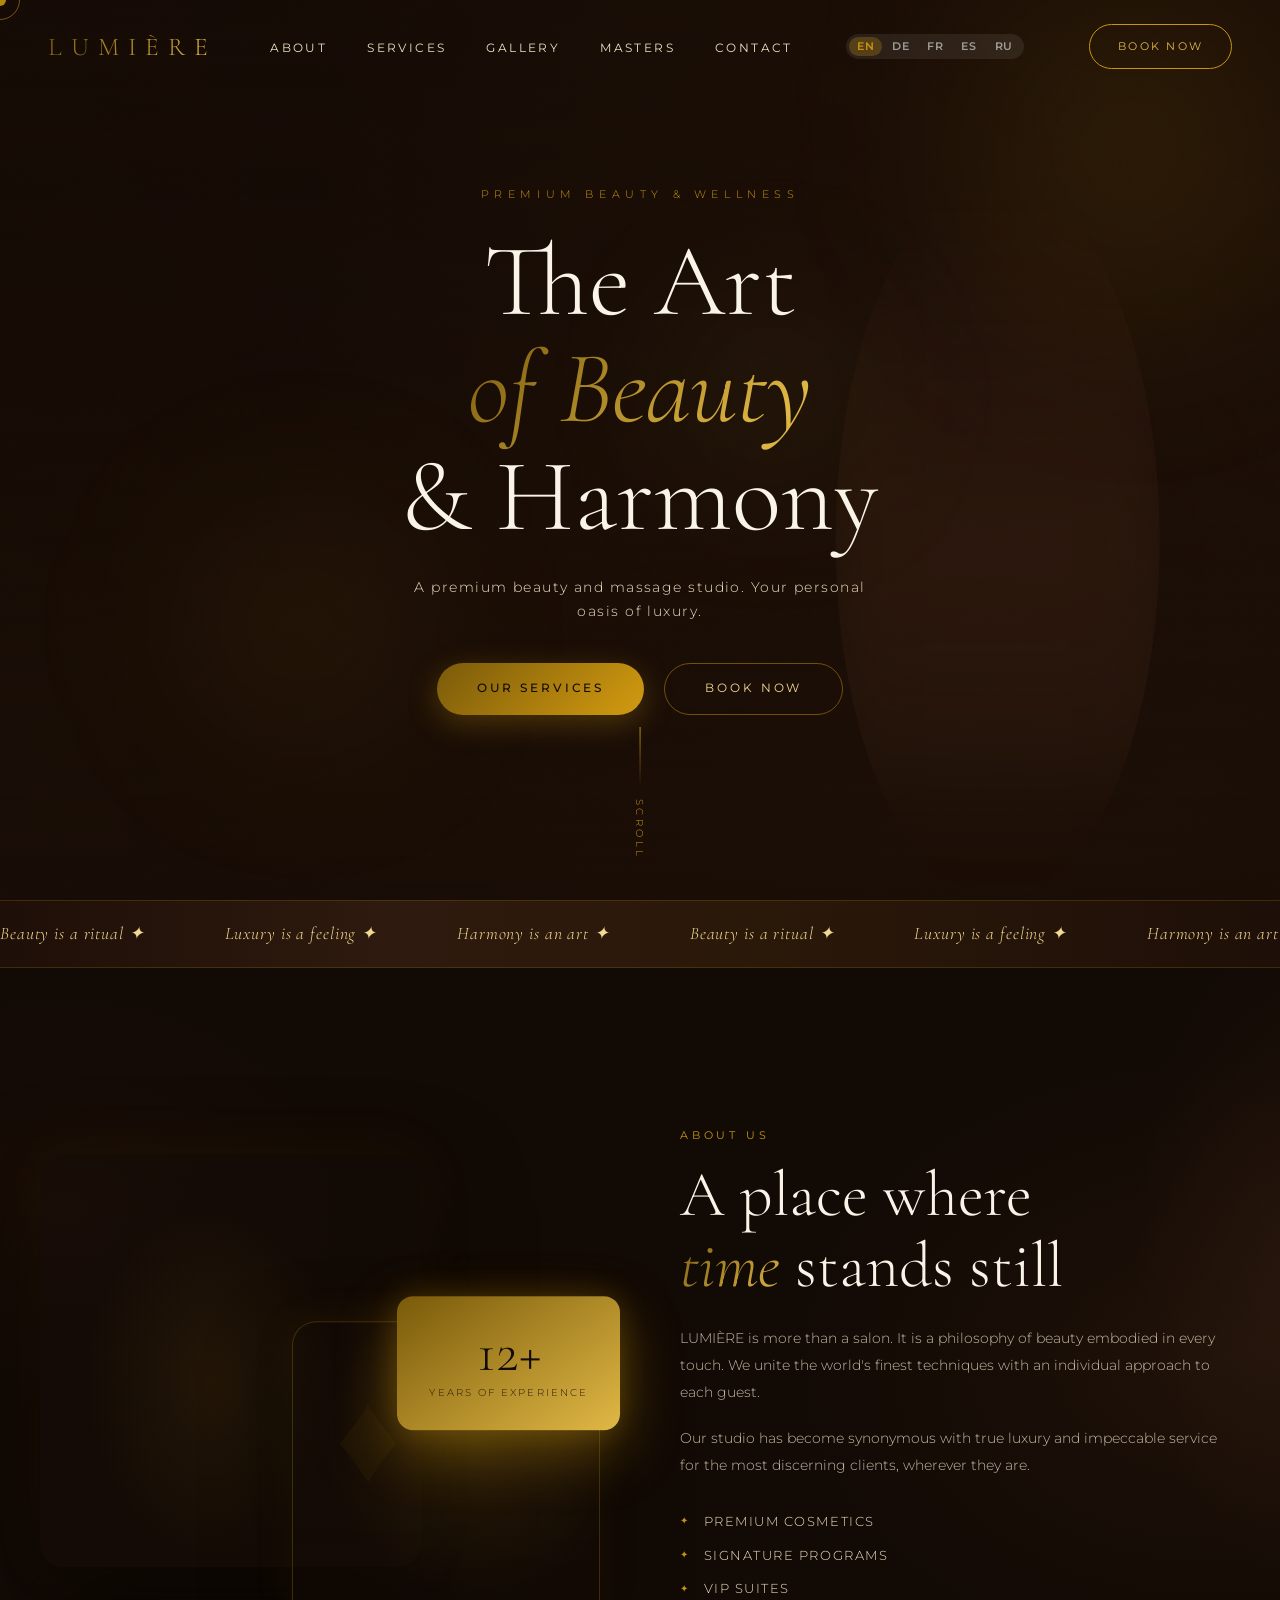
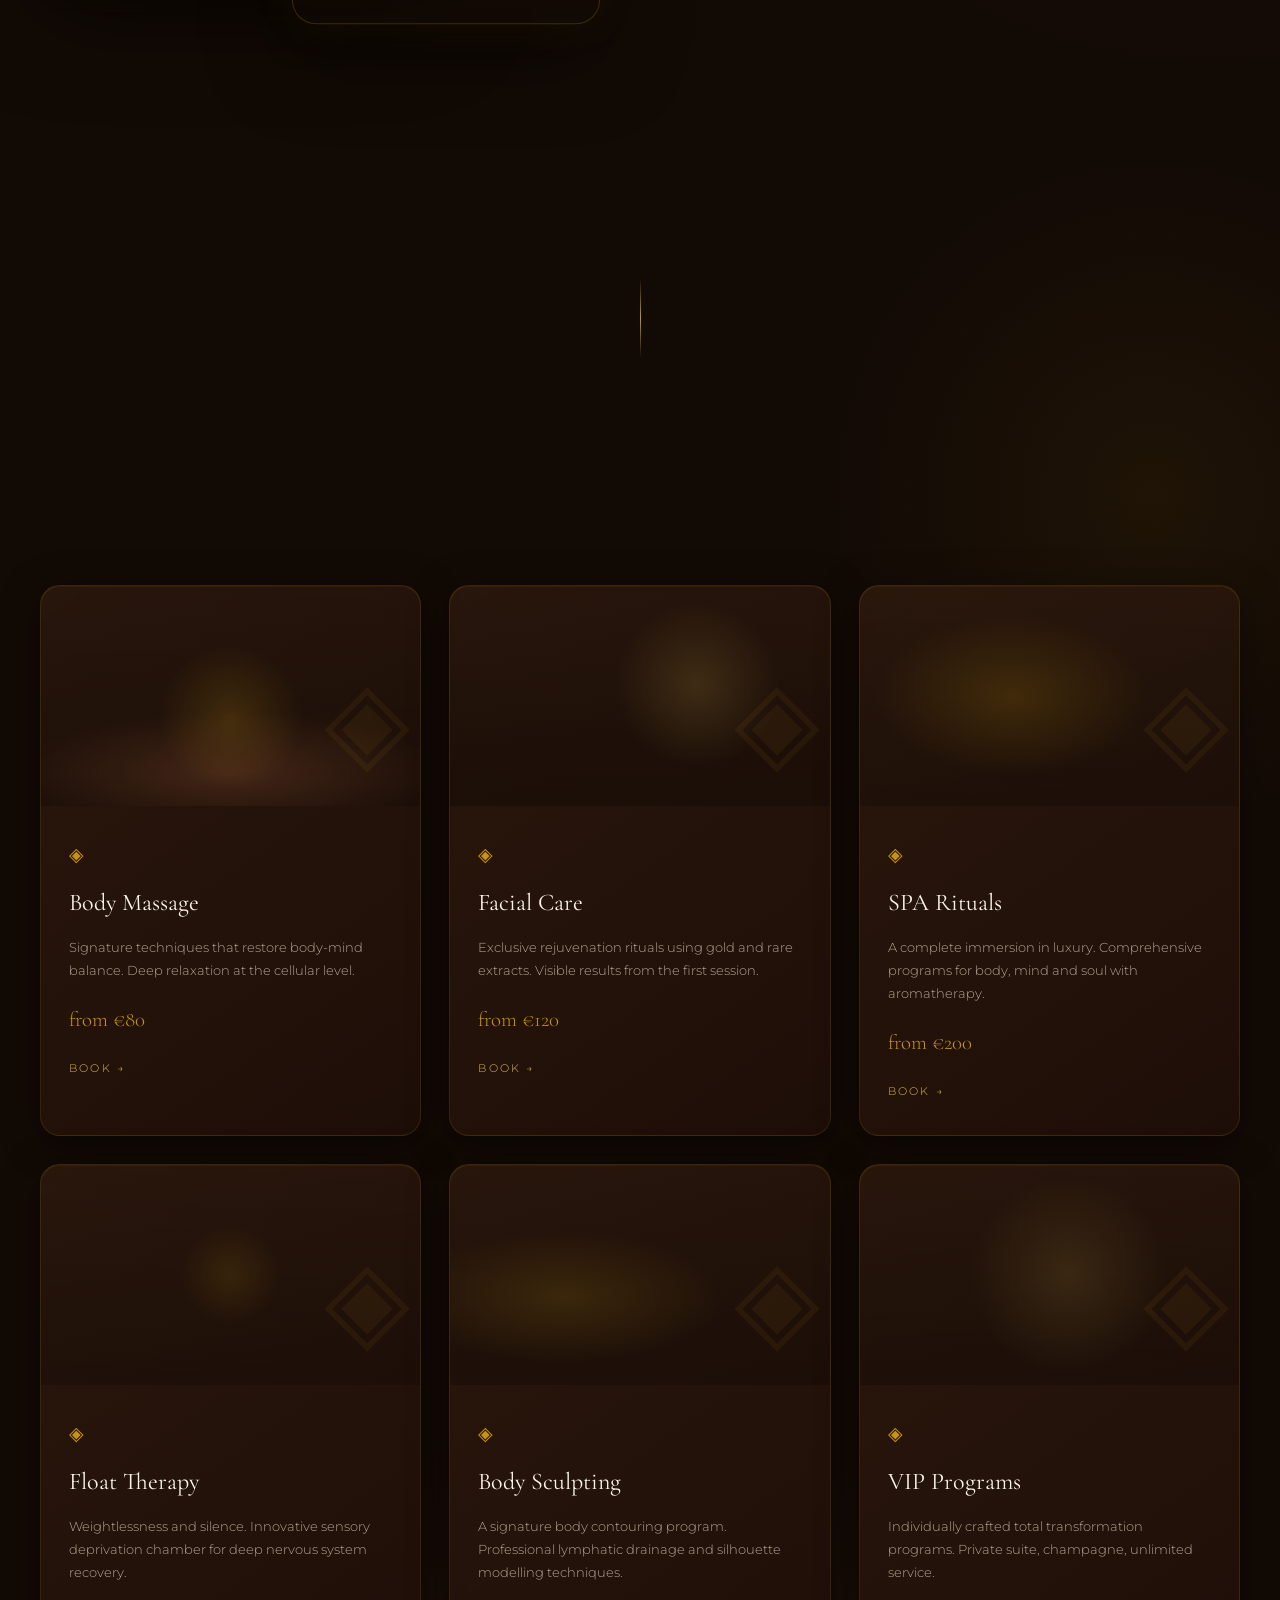
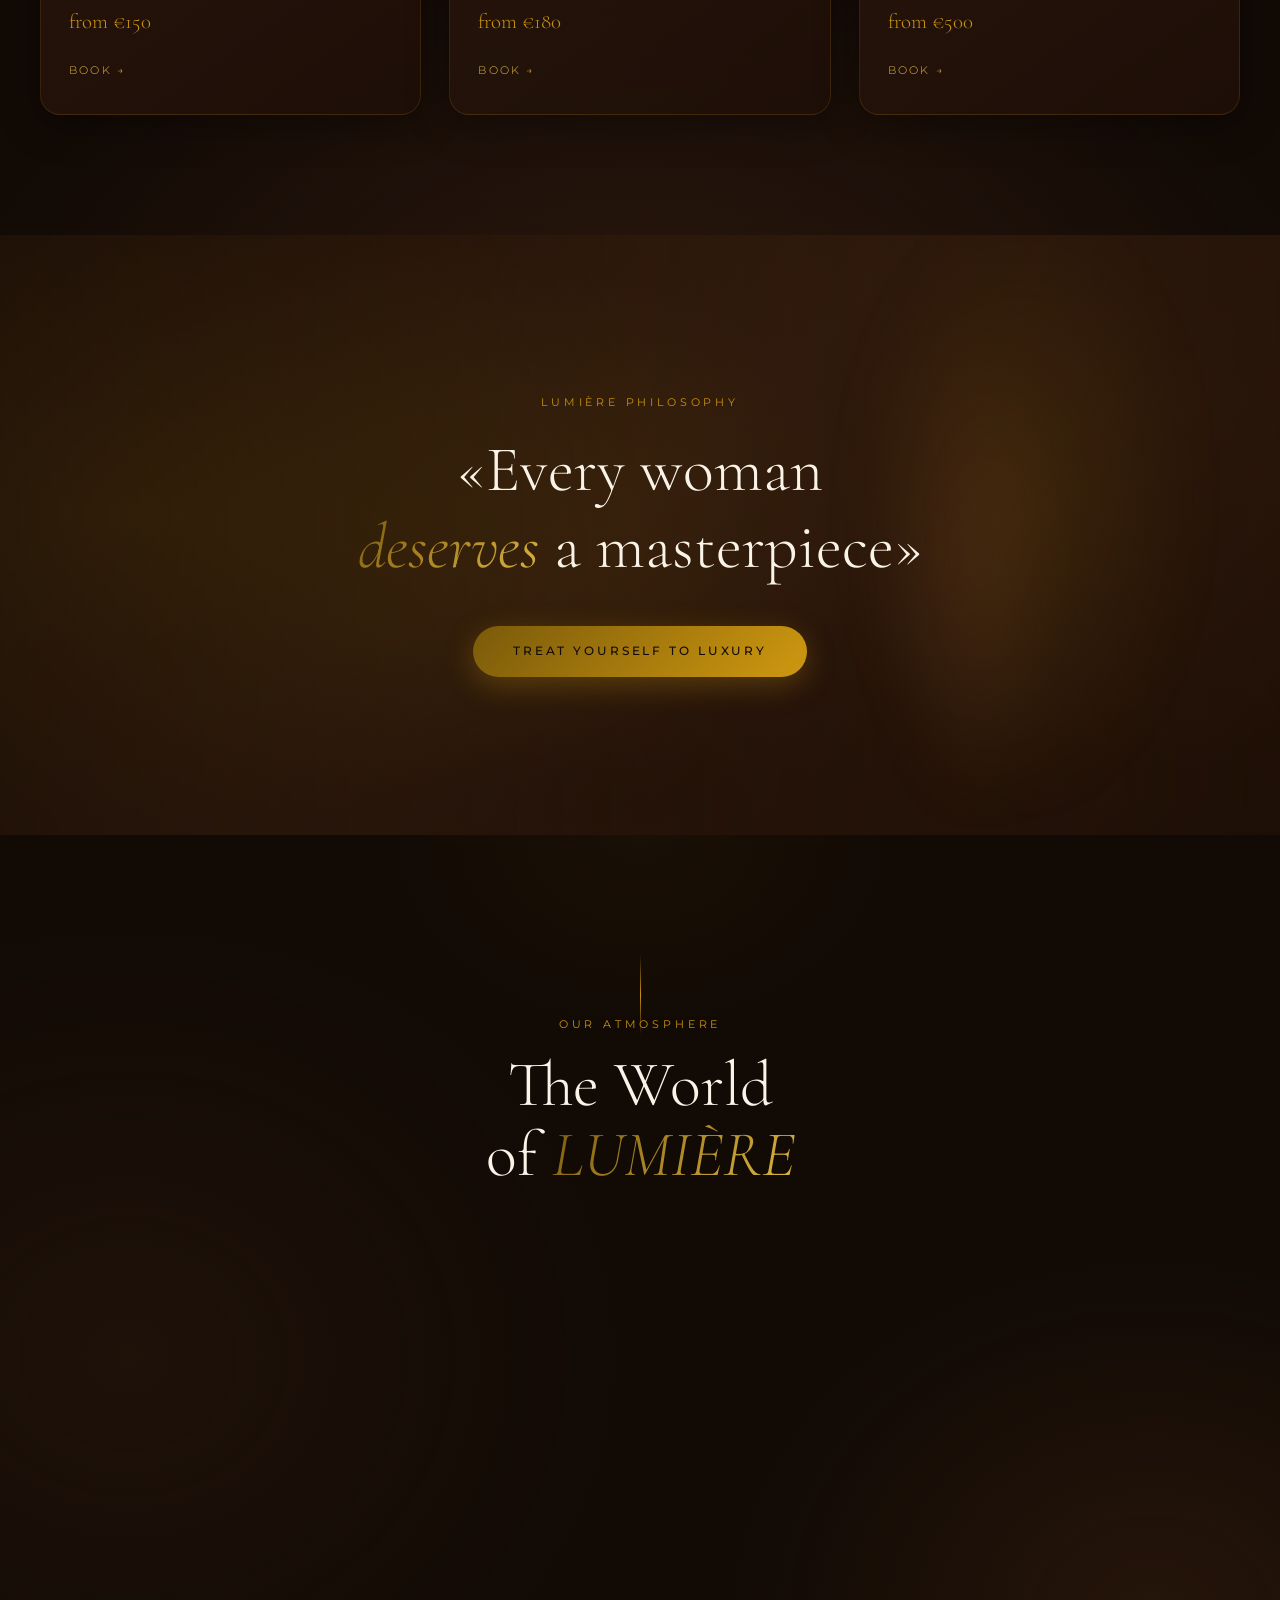
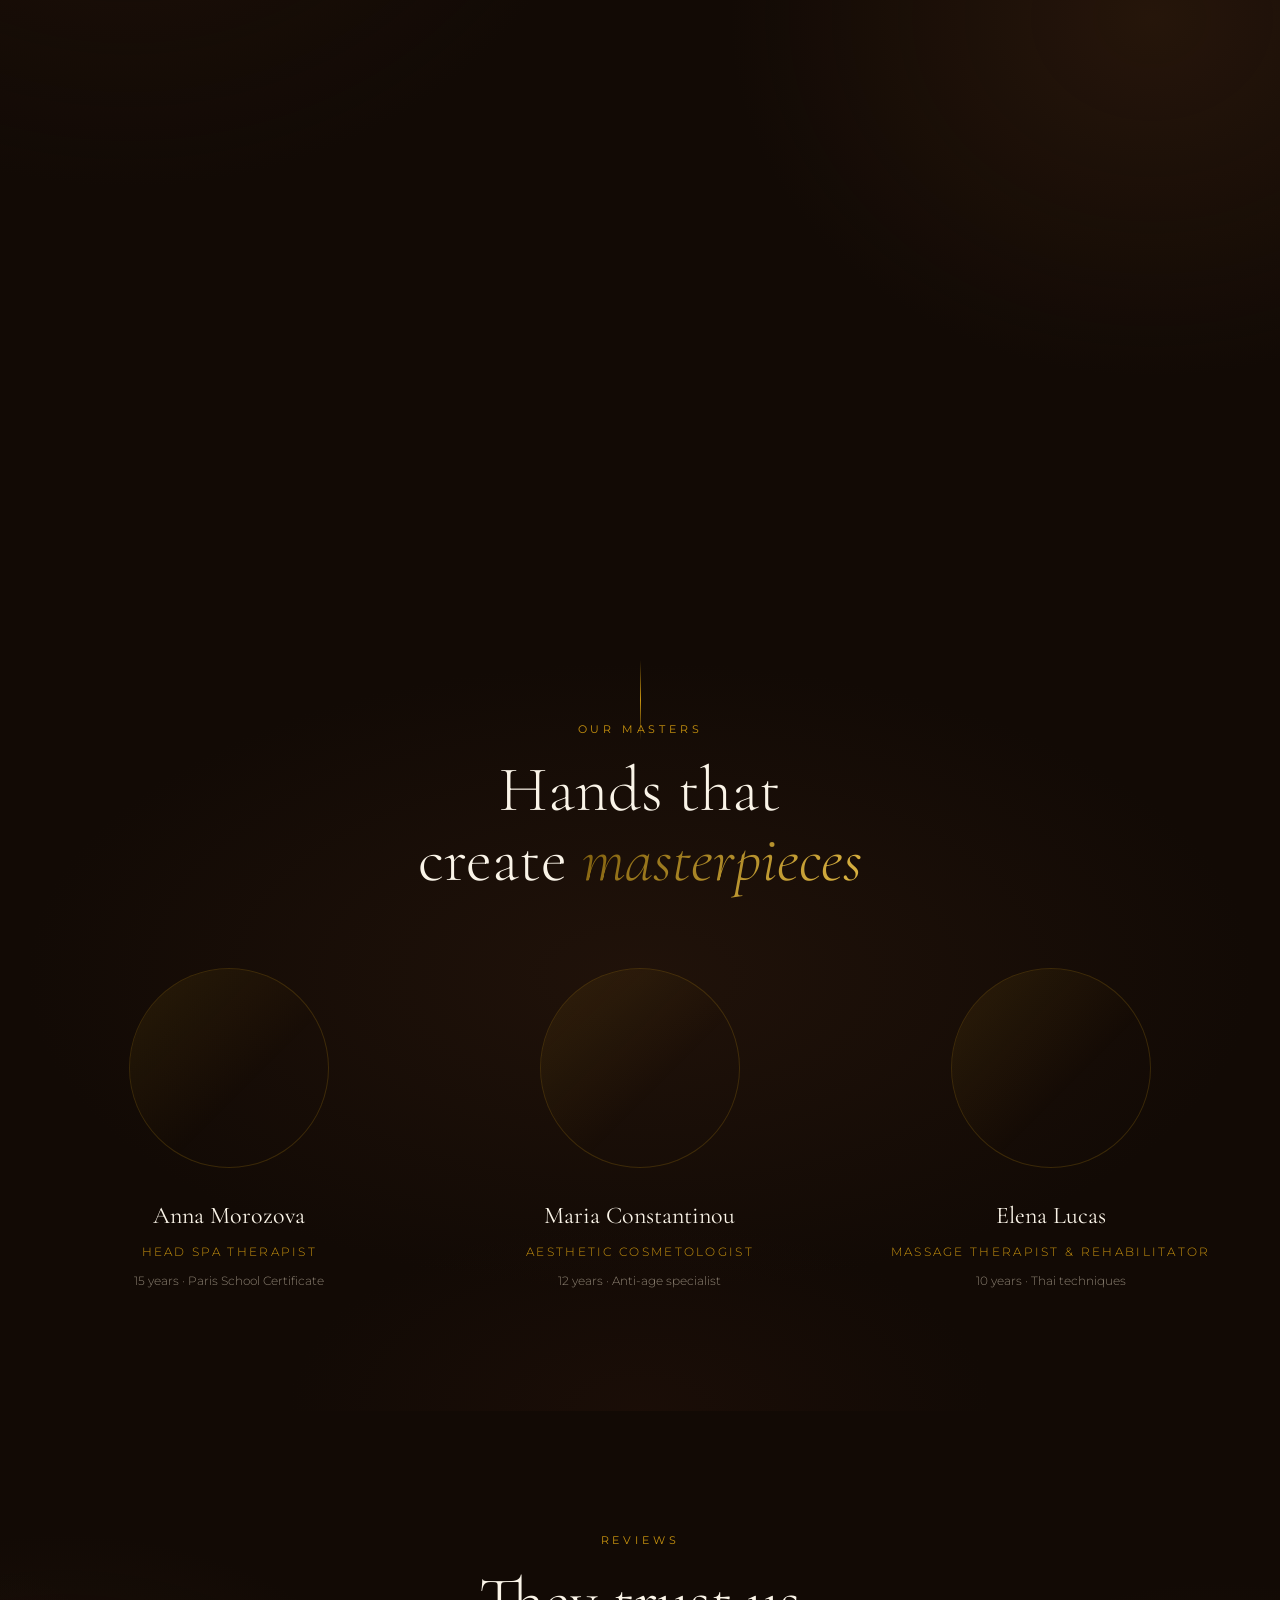
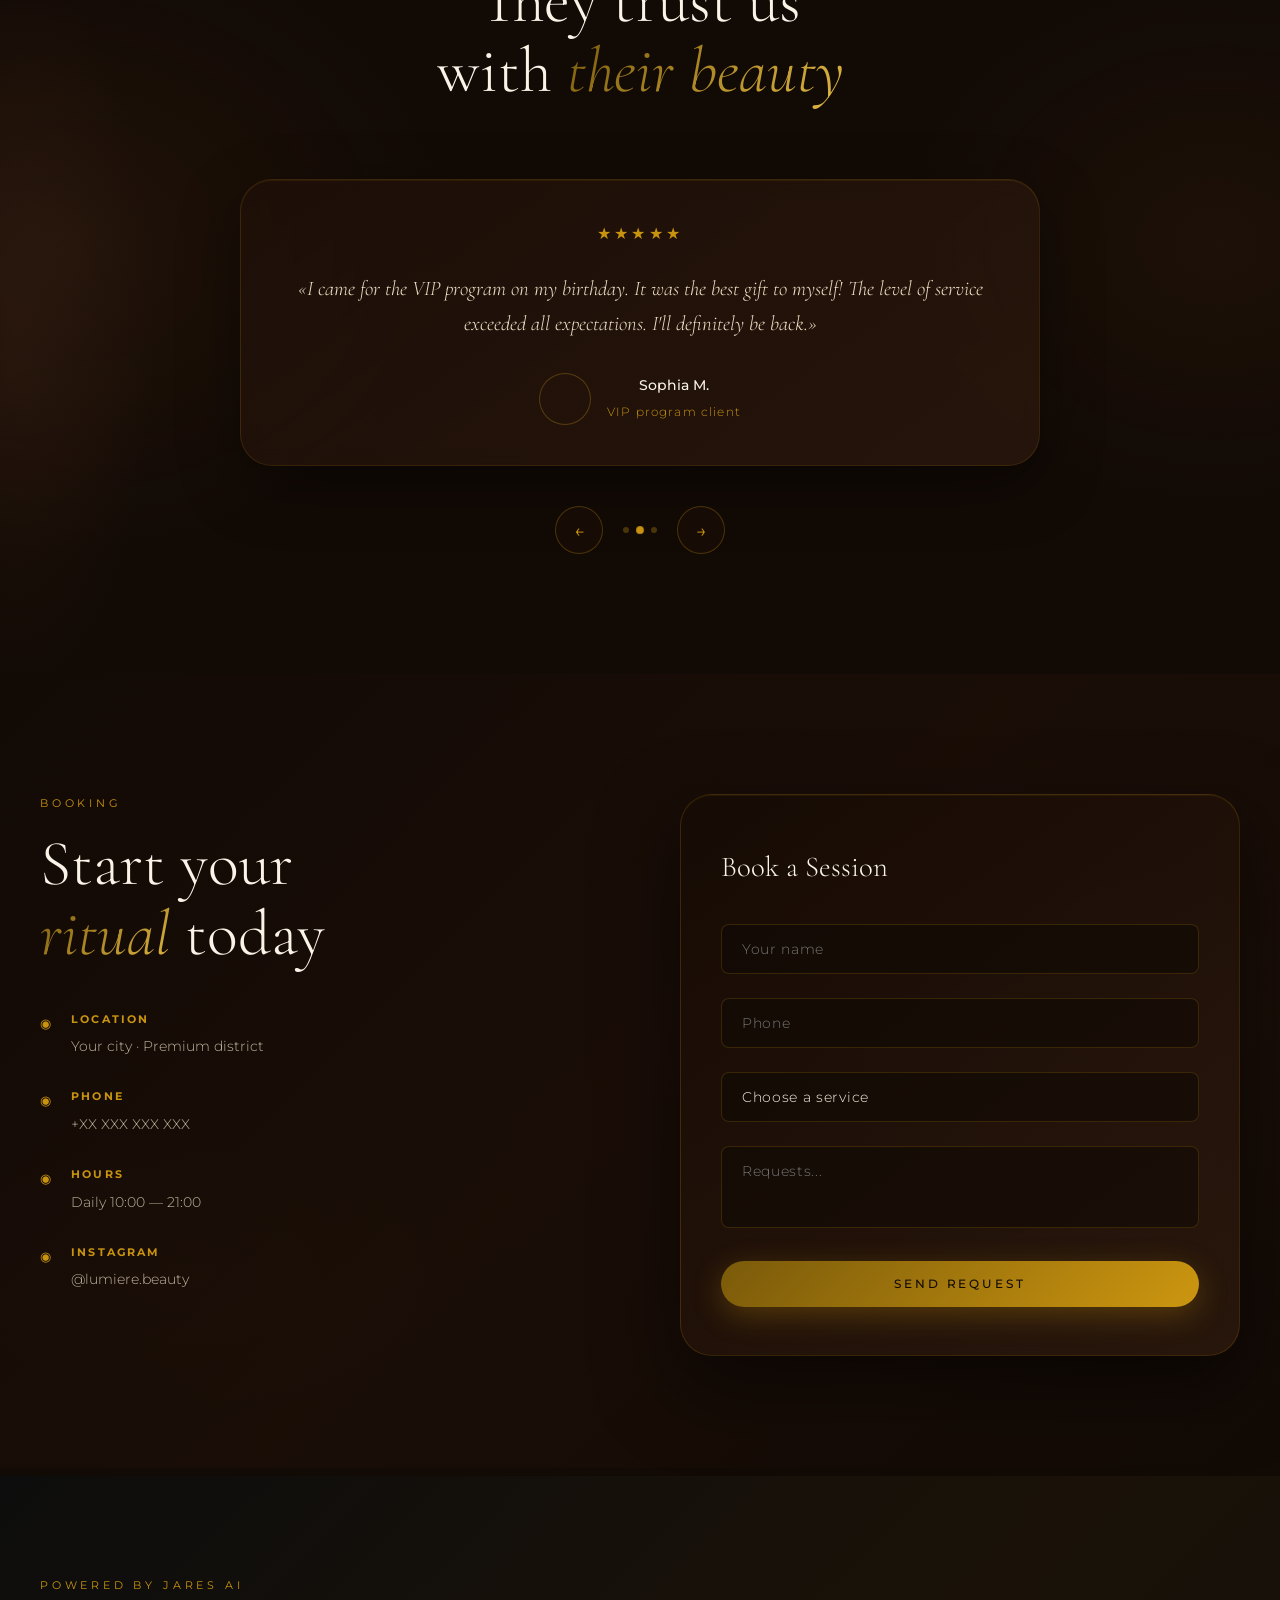
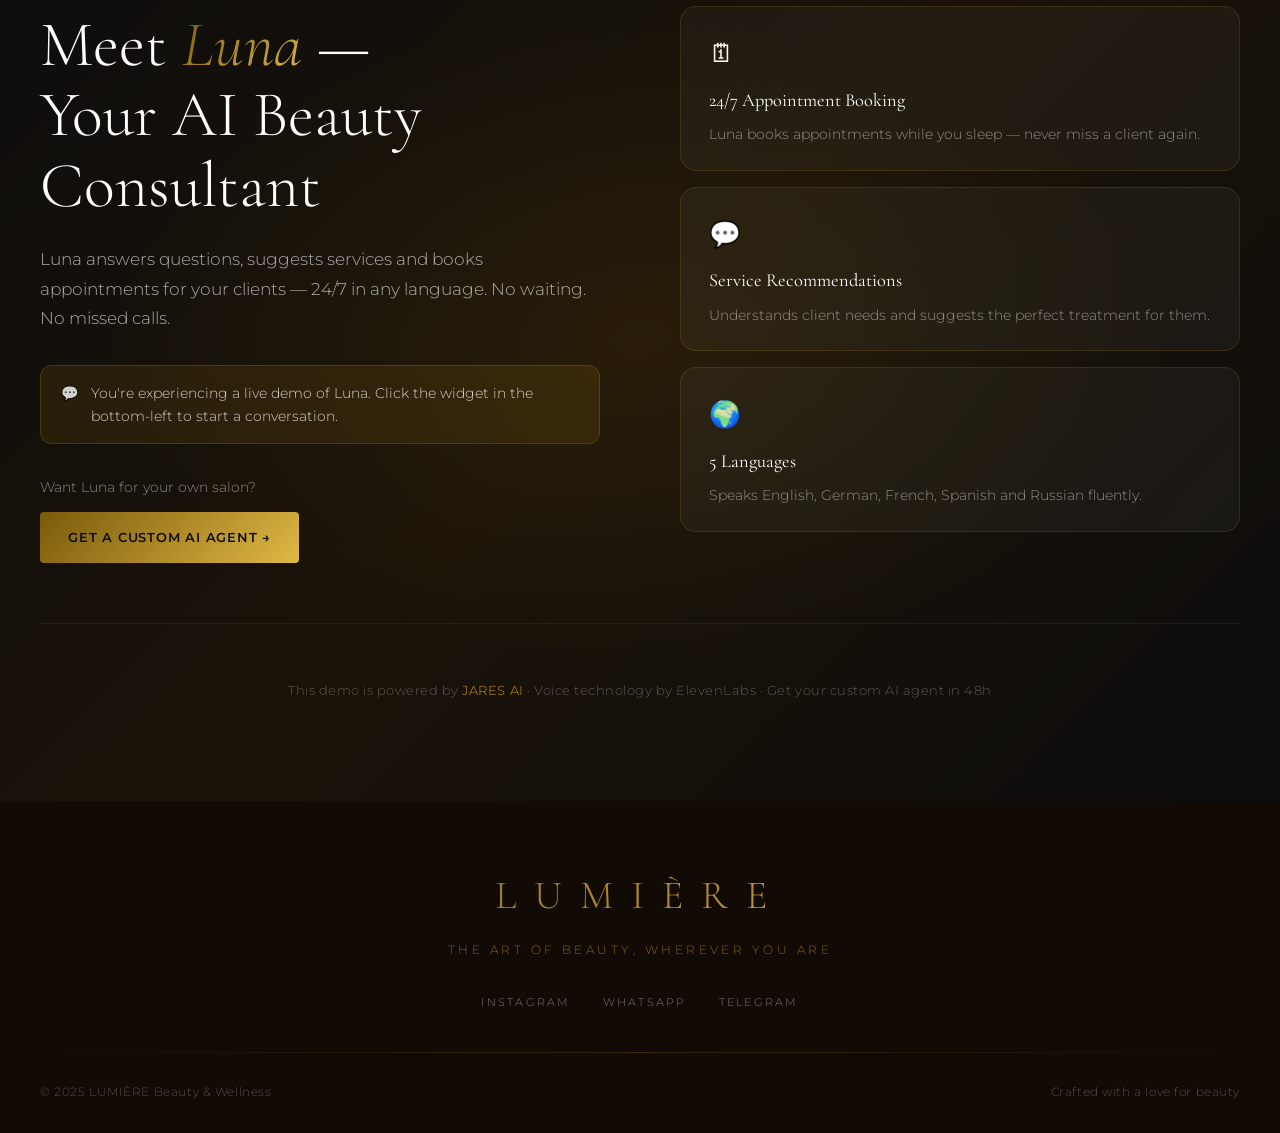
==== beauty/index.html @ c56015af "fix: use absolute paths for style.css and main.js on beauty landing" ====
<!DOCTYPE html>
<html lang="en">
<head>
  <meta charset="UTF-8"/>
  <meta name="viewport" content="width=device-width, initial-scale=1.0"/>
  <title>LUMIÈRE — Beauty &amp; Wellness | AI Voice Agent Demo</title>
  <meta name="description" content="LUMIÈRE — Premium Beauty &amp; Wellness Studio. Experience Luna, an AI voice agent for beauty salons — powered by JARES AI."/>
  <link rel="preconnect" href="https://fonts.googleapis.com"/>
  <link rel="preconnect" href="https://fonts.gstatic.com" crossorigin/>
  <link href="https://fonts.googleapis.com/css2?family=Cormorant+Garamond:ital,wght@0,300;0,400;0,600;1,300;1,400&family=Montserrat:wght@300;400;500&display=swap" rel="stylesheet"/>
  <link rel="stylesheet" href="/beauty/style.css"/>
  <style>
    .lang-switcher {
      display: flex; align-items: center; gap: 2px;
      background: rgba(255,255,255,0.08); border-radius: 20px;
      padding: 3px; margin-right: 12px;
    }
    .lang-btn {
      background: none; border: none;
      font-size: 0.68rem; font-weight: 600;
      color: rgba(255,255,255,0.55);
      padding: 4px 8px; border-radius: 16px;
      cursor: pointer; font-family: 'Montserrat', sans-serif;
      letter-spacing: 0.05em; transition: all 0.2s; line-height: 1;
    }
    .lang-btn:hover { color: rgba(255,255,255,0.9); }
    .lang-btn.active { background: rgba(212,160,23,0.25); color: var(--gold); }
    .nav.scrolled .lang-switcher { background: rgba(0,0,0,0.05); }
    .nav.scrolled .lang-btn { color: rgba(0,0,0,0.4); }
    .nav.scrolled .lang-btn:hover { color: rgba(0,0,0,0.8); }
    .nav.scrolled .lang-btn.active { color: var(--gold-dark); background: rgba(212,160,23,0.15); }

    .jares-showcase {
      padding: 100px 0;
      background: linear-gradient(135deg, #0d0d0d 0%, #1a1208 50%, #0d0d0d 100%);
      position: relative; overflow: hidden;
    }
    .jares-showcase::before {
      content: ''; position: absolute; inset: 0;
      background: radial-gradient(ellipse 60% 50% at 50% 50%, rgba(212,160,23,0.08) 0%, transparent 70%);
    }
    .jares-showcase .container { position: relative; z-index: 1; }
    .jares-inner { display: grid; grid-template-columns: 1fr 1fr; gap: 80px; align-items: center; }
    .jares-text .section-eyebrow { color: var(--gold); }
    .jares-text .section-title { color: #fff; }
    .jares-text .section-title em { color: var(--gold); }
    .jares-desc {
      color: rgba(255,255,255,0.65); font-size: 1.05rem;
      line-height: 1.75; margin: 24px 0 32px;
      font-family: 'Montserrat', sans-serif; font-weight: 300;
    }
    .jares-demo-note {
      display: flex; align-items: flex-start; gap: 12px;
      background: rgba(212,160,23,0.1); border: 1px solid rgba(212,160,23,0.2);
      border-radius: 12px; padding: 16px 20px; margin-bottom: 32px;
      color: rgba(255,255,255,0.8); font-size: 0.88rem;
      font-family: 'Montserrat', sans-serif; line-height: 1.6;
    }
    .jares-b2b { display: flex; flex-direction: column; gap: 12px; }
    .jares-b2b-label { color: rgba(255,255,255,0.5); font-size: 0.88rem; font-family: 'Montserrat', sans-serif; font-weight: 300; }
    .jares-cta {
      display: inline-flex; align-items: center; gap: 8px;
      background: linear-gradient(135deg, var(--gold-dark), var(--gold-light));
      color: #0d0d0d; padding: 14px 28px; border-radius: 4px;
      font-family: 'Montserrat', sans-serif; font-size: 0.82rem;
      font-weight: 600; letter-spacing: 0.06em; text-transform: uppercase;
      text-decoration: none; transition: transform 0.2s, box-shadow 0.2s;
      align-self: flex-start;
    }
    .jares-cta:hover { transform: translateY(-2px); box-shadow: 0 8px 32px rgba(212,160,23,0.35); }
    .jares-visual { display: flex; flex-direction: column; gap: 16px; }
    .jares-card {
      background: rgba(255,255,255,0.04); border: 1px solid rgba(212,160,23,0.15);
      border-radius: 16px; padding: 24px 28px;
    }
    .jares-card-icon { font-size: 1.6rem; margin-bottom: 10px; }
    .jares-card h4 {
      color: #fff; font-family: 'Cormorant Garamond', serif;
      font-size: 1.15rem; font-weight: 400; margin: 0 0 8px;
    }
    .jares-card p {
      color: rgba(255,255,255,0.5); font-size: 0.85rem;
      font-family: 'Montserrat', sans-serif; font-weight: 300;
      line-height: 1.6; margin: 0;
    }
    .jares-powered {
      text-align: center; padding-top: 56px;
      border-top: 1px solid rgba(212,160,23,0.1); margin-top: 60px;
    }
    .jares-powered p { color: rgba(255,255,255,0.3); font-size: 0.8rem; font-family: 'Montserrat', sans-serif; letter-spacing: 0.04em; }
    .jares-powered a { color: var(--gold); text-decoration: none; }
    .jares-powered a:hover { text-decoration: underline; }

    .luna-widget-wrap { position: fixed; bottom: 28px; left: 28px; z-index: 9990; }

    @media (max-width: 900px) {
      .jares-inner { grid-template-columns: 1fr; gap: 48px; }
      .lang-switcher { display: none; }
    }
  </style>
</head>
<body>

  <div class="cursor" id="cursor"></div>
  <div class="cursor-follower" id="cursorFollower"></div>

  <div class="preloader" id="preloader">
    <div class="preloader-inner">
      <div class="preloader-logo">LUMIÈRE</div>
      <div class="preloader-line"></div>
    </div>
  </div>

  <nav class="nav" id="nav">
    <div class="nav-logo">LUMIÈRE</div>
    <ul class="nav-links">
      <li><a href="#about" data-i18n="nav.about">About</a></li>
      <li><a href="#services" data-i18n="nav.services">Services</a></li>
      <li><a href="#gallery" data-i18n="nav.gallery">Gallery</a></li>
      <li><a href="#team" data-i18n="nav.team">Masters</a></li>
      <li><a href="#contact" data-i18n="nav.contact">Contact</a></li>
    </ul>
    <div class="lang-switcher">
      <button class="lang-btn active" data-lang="en">EN</button>
      <button class="lang-btn" data-lang="de">DE</button>
      <button class="lang-btn" data-lang="fr">FR</button>
      <button class="lang-btn" data-lang="es">ES</button>
      <button class="lang-btn" data-lang="ru">RU</button>
    </div>
    <a href="#contact" class="nav-cta" data-i18n="nav.cta">Book Now</a>
    <button class="nav-burger" id="navBurger">
      <span></span><span></span><span></span>
    </button>
  </nav>

  <section class="hero" id="hero">
    <div class="hero-parallax" id="heroParallax"></div>
    <div class="hero-overlay"></div>
    <div class="hero-orbs">
      <div class="orb orb-1"></div>
      <div class="orb orb-2"></div>
      <div class="orb orb-3"></div>
    </div>
    <div class="hero-content">
      <p class="hero-sub reveal-up" data-i18n="hero.sub">Premium Beauty &amp; Wellness</p>
      <h1 class="hero-title reveal-up" data-i18n="hero.title"><span>The Art</span><br><em>of Beauty</em><br><span>&amp; Harmony</span></h1>
      <p class="hero-desc reveal-up" data-i18n="hero.desc">A premium beauty and massage studio. Your personal oasis of luxury.</p>
      <div class="hero-actions reveal-up">
        <a href="#services" class="btn-primary" data-i18n="hero.btn1">Our Services</a>
        <a href="#contact" class="btn-outline" data-i18n="hero.btn2">Book Now</a>
      </div>
    </div>
    <div class="hero-scroll">
      <div class="scroll-line"></div>
      <span data-i18n="hero.scroll">Scroll</span>
    </div>
    <div class="hero-silhouette"></div>
  </section>

  <div class="quote-strip">
    <div class="quote-track">
      <span data-i18n="quote.1">Beauty is a ritual ✦</span>
      <span data-i18n="quote.2">Luxury is a feeling ✦</span>
      <span data-i18n="quote.3">Harmony is an art ✦</span>
      <span data-i18n="quote.1">Beauty is a ritual ✦</span>
      <span data-i18n="quote.2">Luxury is a feeling ✦</span>
      <span data-i18n="quote.3">Harmony is an art ✦</span>
    </div>
  </div>

  <section class="about" id="about">
    <div class="about-bg-figure"></div>
    <div class="container">
      <div class="about-grid">
        <div class="about-visual">
          <div class="about-img-wrap">
            <div class="about-img about-img-1"></div>
            <div class="about-img about-img-2"></div>
          </div>
          <div class="about-stat-card">
            <span class="stat-num">12+</span>
            <span class="stat-label" data-i18n="about.stat">Years of Experience</span>
          </div>
        </div>
        <div class="about-text">
          <p class="section-eyebrow reveal-up" data-i18n="about.eye">About Us</p>
          <h2 class="section-title reveal-up" data-i18n="about.title">A place where<br><em>time</em> stands still</h2>
          <p class="about-desc reveal-up" data-i18n="about.desc1">LUMIÈRE is more than a salon. It is a philosophy of beauty embodied in every touch. We unite the world's finest techniques with an individual approach to each guest.</p>
          <p class="about-desc reveal-up" data-i18n="about.desc2">Our studio has become synonymous with true luxury and impeccable service for the most discerning clients, wherever they are.</p>
          <div class="about-features reveal-up">
            <div class="feature-item"><div class="feature-icon">✦</div><span data-i18n="about.f1">Premium cosmetics</span></div>
            <div class="feature-item"><div class="feature-icon">✦</div><span data-i18n="about.f2">Signature programs</span></div>
            <div class="feature-item"><div class="feature-icon">✦</div><span data-i18n="about.f3">VIP suites</span></div>
          </div>
        </div>
      </div>
    </div>
  </section>

  <section class="services" id="services">
    <div class="services-bg"></div>
    <div class="container">
      <div class="section-header">
        <p class="section-eyebrow reveal-up" data-i18n="services.eye">Our Services</p>
        <h2 class="section-title reveal-up" data-i18n="services.title">Beauty<br><em>Rituals</em></h2>
      </div>
      <div class="services-grid">
        <div class="service-card reveal-card" data-delay="0">
          <div class="service-img service-img-1"></div>
          <div class="service-body">
            <div class="service-icon">◈</div>
            <h3 data-i18n="s1.name">Body Massage</h3>
            <p data-i18n="s1.desc">Signature techniques that restore body-mind balance. Deep relaxation at the cellular level.</p>
            <div class="service-price" data-i18n="s1.price">from €80</div>
            <a href="#contact" class="service-link" data-i18n="s1.link">Book →</a>
          </div>
        </div>
        <div class="service-card reveal-card" data-delay="150">
          <div class="service-img service-img-2"></div>
          <div class="service-body">
            <div class="service-icon">◈</div>
            <h3 data-i18n="s2.name">Facial Care</h3>
            <p data-i18n="s2.desc">Exclusive rejuvenation rituals using gold and rare extracts. Visible results from the first session.</p>
            <div class="service-price" data-i18n="s2.price">from €120</div>
            <a href="#contact" class="service-link" data-i18n="s2.link">Book →</a>
          </div>
        </div>
        <div class="service-card reveal-card" data-delay="300">
          <div class="service-img service-img-3"></div>
          <div class="service-body">
            <div class="service-icon">◈</div>
            <h3 data-i18n="s3.name">SPA Rituals</h3>
            <p data-i18n="s3.desc">A complete immersion in luxury. Comprehensive programs for body, mind and soul with aromatherapy.</p>
            <div class="service-price" data-i18n="s3.price">from €200</div>
            <a href="#contact" class="service-link" data-i18n="s3.link">Book →</a>
          </div>
        </div>
        <div class="service-card reveal-card" data-delay="0">
          <div class="service-img service-img-4"></div>
          <div class="service-body">
            <div class="service-icon">◈</div>
            <h3 data-i18n="s4.name">Float Therapy</h3>
            <p data-i18n="s4.desc">Weightlessness and silence. Innovative sensory deprivation chamber for deep nervous system recovery.</p>
            <div class="service-price" data-i18n="s4.price">from €150</div>
            <a href="#contact" class="service-link" data-i18n="s4.link">Book →</a>
          </div>
        </div>
        <div class="service-card reveal-card" data-delay="150">
          <div class="service-img service-img-5"></div>
          <div class="service-body">
            <div class="service-icon">◈</div>
            <h3 data-i18n="s5.name">Body Sculpting</h3>
            <p data-i18n="s5.desc">A signature body contouring program. Professional lymphatic drainage and silhouette modelling techniques.</p>
            <div class="service-price" data-i18n="s5.price">from €180</div>
            <a href="#contact" class="service-link" data-i18n="s5.link">Book →</a>
          </div>
        </div>
        <div class="service-card reveal-card" data-delay="300">
          <div class="service-img service-img-6"></div>
          <div class="service-body">
            <div class="service-icon">◈</div>
            <h3 data-i18n="s6.name">VIP Programs</h3>
            <p data-i18n="s6.desc">Individually crafted total transformation programs. Private suite, champagne, unlimited service.</p>
            <div class="service-price" data-i18n="s6.price">from €500</div>
            <a href="#contact" class="service-link" data-i18n="s6.link">Book →</a>
          </div>
        </div>
      </div>
    </div>
  </section>

  <div class="parallax-banner" id="parallaxBanner">
    <div class="parallax-banner-bg" id="parallaxBannerBg"></div>
    <div class="parallax-banner-overlay"></div>
    <div class="parallax-banner-figure"></div>
    <div class="parallax-banner-content">
      <p class="section-eyebrow" data-i18n="banner.eye">LUMIÈRE Philosophy</p>
      <h2 data-i18n="banner.quote">«Every&nbsp;woman<br><em>deserves</em>&nbsp;a masterpiece»</h2>
      <a href="#contact" class="btn-primary" data-i18n="banner.btn">Treat yourself to luxury</a>
    </div>
  </div>

  <section class="gallery" id="gallery">
    <div class="container">
      <div class="section-header">
        <p class="section-eyebrow reveal-up" data-i18n="gallery.eye">Our Atmosphere</p>
        <h2 class="section-title reveal-up" data-i18n="gallery.title">The World<br>of <em>LUMIÈRE</em></h2>
      </div>
    </div>
    <div class="gallery-grid">
      <div class="gallery-item gallery-item-1 reveal-gallery" data-parallax-speed="0.05">
        <div class="gallery-overlay"><span data-i18n="g1">Salon Interior</span></div>
      </div>
      <div class="gallery-item gallery-item-2 reveal-gallery" data-parallax-speed="-0.05">
        <div class="gallery-overlay"><span data-i18n="g2">Massage Room</span></div>
      </div>
      <div class="gallery-item gallery-item-3 reveal-gallery" data-parallax-speed="0.03">
        <div class="gallery-overlay"><span data-i18n="g3">SPA Zone</span></div>
      </div>
      <div class="gallery-item gallery-item-4 reveal-gallery" data-parallax-speed="-0.03">
        <div class="gallery-overlay"><span data-i18n="g4">Care Ritual</span></div>
      </div>
      <div class="gallery-item gallery-item-5 reveal-gallery" data-parallax-speed="0.05">
        <div class="gallery-overlay"><span data-i18n="g5">VIP Suite</span></div>
      </div>
      <div class="gallery-item gallery-item-6 reveal-gallery" data-parallax-speed="-0.04">
        <div class="gallery-overlay"><span data-i18n="g6">Body Treatment</span></div>
      </div>
    </div>
  </section>

  <section class="team" id="team">
    <div class="container">
      <div class="section-header">
        <p class="section-eyebrow reveal-up" data-i18n="team.eye">Our Masters</p>
        <h2 class="section-title reveal-up" data-i18n="team.title">Hands that<br>create <em>masterpieces</em></h2>
      </div>
      <div class="team-grid">
        <div class="team-card reveal-card" data-delay="0">
          <div class="team-photo team-photo-1"></div>
          <div class="team-info">
            <h3 data-i18n="t1.name">Anna Morozova</h3>
            <p class="team-role" data-i18n="t1.role">Head SPA Therapist</p>
            <p class="team-exp" data-i18n="t1.exp">15 years · Paris School Certificate</p>
          </div>
        </div>
        <div class="team-card reveal-card" data-delay="150">
          <div class="team-photo team-photo-2"></div>
          <div class="team-info">
            <h3 data-i18n="t2.name">Maria Constantinou</h3>
            <p class="team-role" data-i18n="t2.role">Aesthetic Cosmetologist</p>
            <p class="team-exp" data-i18n="t2.exp">12 years · Anti-age specialist</p>
          </div>
        </div>
        <div class="team-card reveal-card" data-delay="300">
          <div class="team-photo team-photo-3"></div>
          <div class="team-info">
            <h3 data-i18n="t3.name">Elena Lucas</h3>
            <p class="team-role" data-i18n="t3.role">Massage Therapist &amp; Rehabilitator</p>
            <p class="team-exp" data-i18n="t3.exp">10 years · Thai techniques</p>
          </div>
        </div>
      </div>
    </div>
  </section>

  <section class="testimonials">
    <div class="testimonials-bg-figure"></div>
    <div class="container">
      <div class="section-header">
        <p class="section-eyebrow reveal-up" data-i18n="reviews.eye">Reviews</p>
        <h2 class="section-title reveal-up" data-i18n="reviews.title">They trust us<br>with <em>their beauty</em></h2>
      </div>
      <div class="testimonials-slider" id="testimonialsSlider">
        <div class="testimonial-card active">
          <div class="testimonial-stars">★★★★★</div>
          <p data-i18n="r1.text">«LUMIÈRE changed my perception of beauty. This isn't just a salon — it's a place where you feel like a goddess. The hot stone massage is absolutely incredible.»</p>
          <div class="testimonial-author">
            <div class="author-avatar author-1"></div>
            <div><strong data-i18n="r1.author">Natalie K.</strong><span data-i18n="r1.label">Regular client, 3 years</span></div>
          </div>
        </div>
        <div class="testimonial-card">
          <div class="testimonial-stars">★★★★★</div>
          <p data-i18n="r2.text">«I came for the VIP program on my birthday. It was the best gift to myself! The level of service exceeded all expectations. I'll definitely be back.»</p>
          <div class="testimonial-author">
            <div class="author-avatar author-2"></div>
            <div><strong data-i18n="r2.author">Sophia M.</strong><span data-i18n="r2.label">VIP program client</span></div>
          </div>
        </div>
        <div class="testimonial-card">
          <div class="testimonial-stars">★★★★★</div>
          <p data-i18n="r3.text">«The gold facial is pure magic. My skin glows like I'm 25 again! The masters are true professionals.»</p>
          <div class="testimonial-author">
            <div class="author-avatar author-3"></div>
            <div><strong data-i18n="r3.author">Ekaterina V.</strong><span data-i18n="r3.label">Client, 1.5 years</span></div>
          </div>
        </div>
      </div>
      <div class="testimonials-nav">
        <button class="t-nav-btn" id="tPrev">←</button>
        <div class="t-dots">
          <span class="t-dot active"></span>
          <span class="t-dot"></span>
          <span class="t-dot"></span>
        </div>
        <button class="t-nav-btn" id="tNext">→</button>
      </div>
    </div>
  </section>

  <section class="contact" id="contact">
    <div class="contact-bg"></div>
    <div class="container">
      <div class="contact-grid">
        <div class="contact-info">
          <p class="section-eyebrow reveal-up" data-i18n="contact.eye">Booking</p>
          <h2 class="section-title reveal-up" data-i18n="contact.title">Start your<br><em>ritual</em> today</h2>
          <div class="contact-details reveal-up">
            <div class="contact-item">
              <div class="contact-icon">◉</div>
              <div><strong data-i18n="addr.label">Location</strong><span data-i18n="addr.val">Your city · Premium district</span></div>
            </div>
            <div class="contact-item">
              <div class="contact-icon">◉</div>
              <div><strong data-i18n="phone.label">Phone</strong><span data-i18n="phone.val">+XX XXX XXX XXX</span></div>
            </div>
            <div class="contact-item">
              <div class="contact-icon">◉</div>
              <div><strong data-i18n="hours.label">Hours</strong><span data-i18n="hours.val">Daily 10:00 — 21:00</span></div>
            </div>
            <div class="contact-item">
              <div class="contact-icon">◉</div>
              <div><strong data-i18n="ig.label">Instagram</strong><span data-i18n="ig.val">@lumiere.beauty</span></div>
            </div>
          </div>
        </div>
        <div class="contact-form-wrap reveal-up">
          <form class="contact-form" id="contactForm">
            <h3 data-i18n="form.title">Book a Session</h3>
            <div class="form-group">
              <input type="text" id="fname" placeholder="Your name" data-i18n-ph="form.name" required/>
              <label for="fname" data-i18n="form.name">Your name</label>
            </div>
            <div class="form-group">
              <input type="tel" id="fphone" placeholder="Phone" data-i18n-ph="form.phone" required/>
              <label for="fphone" data-i18n="form.phone">Phone</label>
            </div>
            <div class="form-group">
              <select id="fservice">
                <option value="" data-i18n="form.service">Choose a service</option>
                <option data-i18n="s1.name">Body Massage</option>
                <option data-i18n="s2.name">Facial Care</option>
                <option data-i18n="s3.name">SPA Rituals</option>
                <option data-i18n="s4.name">Float Therapy</option>
                <option data-i18n="s5.name">Body Sculpting</option>
                <option data-i18n="s6.name">VIP Programs</option>
              </select>
              <label for="fservice" data-i18n="svc.label">Service</label>
            </div>
            <div class="form-group">
              <textarea id="fmsg" placeholder="Requests..." data-i18n-ph="form.msg" rows="3"></textarea>
              <label for="fmsg" data-i18n="form.msg">Requests</label>
            </div>
            <button type="submit" class="btn-primary btn-full" data-i18n="form.btn">Send Request</button>
          </form>
        </div>
      </div>
    </div>
  </section>

  <!-- JARES AI Showcase -->
  <section class="jares-showcase" id="jares">
    <div class="container">
      <div class="jares-inner">
        <div class="jares-text">
          <p class="section-eyebrow" data-i18n="jares.eye">Powered by JARES AI</p>
          <h2 class="section-title" data-i18n="jares.title">Meet <em>Luna</em> —<br>Your AI Beauty Consultant</h2>
          <p class="jares-desc" data-i18n="jares.desc">Luna answers questions, suggests services and books appointments for your clients — 24/7 in any language. No waiting. No missed calls.</p>
          <div class="jares-demo-note">
            <span>💬</span>
            <span data-i18n="jares.demo">You're experiencing a live demo of Luna. Click the widget in the bottom-left to start a conversation.</span>
          </div>
          <div class="jares-b2b">
            <span class="jares-b2b-label" data-i18n="jares.b2b">Want Luna for your own salon?</span>
            <a href="https://jares-ai.com" target="_blank" rel="noopener" class="jares-cta" data-i18n="jares.cta">Get a Custom AI Agent →</a>
          </div>
        </div>
        <div class="jares-visual">
          <div class="jares-card">
            <div class="jares-card-icon">🗓</div>
            <h4 data-i18n="jares.c1.title">24/7 Appointment Booking</h4>
            <p data-i18n="jares.c1.desc">Luna books appointments while you sleep — never miss a client again.</p>
          </div>
          <div class="jares-card">
            <div class="jares-card-icon">💬</div>
            <h4 data-i18n="jares.c2.title">Service Recommendations</h4>
            <p data-i18n="jares.c2.desc">Understands client needs and suggests the perfect treatment for them.</p>
          </div>
          <div class="jares-card">
            <div class="jares-card-icon">🌍</div>
            <h4 data-i18n="jares.c3.title">5 Languages</h4>
            <p data-i18n="jares.c3.desc">Speaks English, German, French, Spanish and Russian fluently.</p>
          </div>
        </div>
      </div>
      <div class="jares-powered">
        <p data-i18n="jares.footer">This demo is powered by <a href="https://jares-ai.com" target="_blank" rel="noopener">JARES AI</a> · Voice technology by ElevenLabs · Get your custom AI agent in 48h</p>
      </div>
    </div>
  </section>

  <footer class="footer">
    <div class="footer-top">
      <div class="footer-logo">LUMIÈRE</div>
      <p class="footer-tagline" data-i18n="footer.tagline">The art of beauty, wherever you are</p>
      <div class="footer-social">
        <a href="#" class="social-link">Instagram</a>
        <a href="#" class="social-link">WhatsApp</a>
        <a href="#" class="social-link">Telegram</a>
      </div>
    </div>
    <div class="footer-divider"></div>
    <div class="footer-bottom">
      <p data-i18n="footer.copy">© 2025 LUMIÈRE Beauty &amp; Wellness</p>
      <p data-i18n="footer.love">Crafted with a love for beauty</p>
    </div>
  </footer>

  <!-- Luna Voice Widget — replace LUNA_AGENT_ID_HERE with your ElevenLabs agent ID -->
  <div class="luna-widget-wrap">
    <elevenlabs-convai agent-id="agent_8101kmv35j7vfy1b15c64nv78ydt"></elevenlabs-convai>
  </div>
  <script src="https://elevenlabs.io/convai-widget/index.js" async></script>

  <script src="/beauty/main.js"></script>

  <script>
  // ==========================================
  // i18n TRANSLATIONS
  // ==========================================
  const i18n = {
    en: {
      'nav.about':'About','nav.services':'Services','nav.gallery':'Gallery','nav.team':'Masters','nav.contact':'Contact','nav.cta':'Book Now',
      'hero.sub':'Premium Beauty &amp; Wellness',
      'hero.title':'<span>The Art</span><br><em>of Beauty</em><br><span>&amp; Harmony</span>',
      'hero.desc':'A premium beauty and massage studio. Your personal oasis of luxury.',
      'hero.btn1':'Our Services','hero.btn2':'Book Now','hero.scroll':'Scroll',
      'quote.1':'Beauty is a ritual ✦','quote.2':'Luxury is a feeling ✦','quote.3':'Harmony is an art ✦',
      'about.eye':'About Us','about.title':'A place where<br><em>time</em> stands still',
      'about.desc1':"LUMIÈRE is more than a salon. It is a philosophy of beauty embodied in every touch. We unite the world's finest techniques with an individual approach to each guest.",
      'about.desc2':'Our studio has become synonymous with true luxury and impeccable service for the most discerning clients, wherever they are.',
      'about.stat':'Years of Experience','about.f1':'Premium cosmetics','about.f2':'Signature programs','about.f3':'VIP suites',
      'services.eye':'Our Services','services.title':'Beauty<br><em>Rituals</em>',
      's1.name':'Body Massage','s1.desc':'Signature techniques that restore body-mind balance. Deep relaxation at the cellular level.','s1.price':'from €80','s1.link':'Book →',
      's2.name':'Facial Care','s2.desc':'Exclusive rejuvenation rituals using gold and rare extracts. Visible results from the first session.','s2.price':'from €120','s2.link':'Book →',
      's3.name':'SPA Rituals','s3.desc':'A complete immersion in luxury. Comprehensive programs for body, mind and soul with aromatherapy.','s3.price':'from €200','s3.link':'Book →',
      's4.name':'Float Therapy','s4.desc':'Weightlessness and silence. Innovative sensory deprivation chamber for deep nervous system recovery.','s4.price':'from €150','s4.link':'Book →',
      's5.name':'Body Sculpting','s5.desc':'A signature body contouring program. Professional lymphatic drainage and silhouette modelling techniques.','s5.price':'from €180','s5.link':'Book →',
      's6.name':'VIP Programs','s6.desc':'Individually crafted total transformation programs. Private suite, champagne, unlimited service.','s6.price':'from €500','s6.link':'Book →',
      'banner.eye':'LUMIÈRE Philosophy','banner.quote':'«Every&nbsp;woman<br><em>deserves</em>&nbsp;a masterpiece»','banner.btn':'Treat yourself to luxury',
      'gallery.eye':'Our Atmosphere','gallery.title':'The World<br>of <em>LUMIÈRE</em>',
      'g1':'Salon Interior','g2':'Massage Room','g3':'SPA Zone','g4':'Care Ritual','g5':'VIP Suite','g6':'Body Treatment',
      'team.eye':'Our Masters','team.title':'Hands that<br>create <em>masterpieces</em>',
      't1.name':'Anna Morozova','t1.role':'Head SPA Therapist','t1.exp':'15 years · Paris School Certificate',
      't2.name':'Maria Constantinou','t2.role':'Aesthetic Cosmetologist','t2.exp':'12 years · Anti-age specialist',
      't3.name':'Elena Lucas','t3.role':'Massage Therapist &amp; Rehabilitator','t3.exp':'10 years · Thai techniques',
      'reviews.eye':'Reviews','reviews.title':'They trust us<br>with <em>their beauty</em>',
      'r1.text':"«LUMIÈRE changed my perception of beauty. This isn't just a salon — it's a place where you feel like a goddess. The hot stone massage is absolutely incredible.»",
      'r1.author':'Natalie K.','r1.label':'Regular client, 3 years',
      "r2.text":"«I came for the VIP program on my birthday. It was the best gift to myself! The level of service exceeded all expectations. I'll definitely be back.»",
      'r2.author':'Sophia M.','r2.label':'VIP program client',
      "r3.text":"«The gold facial is pure magic. My skin glows like I'm 25 again! The masters are true professionals.»",
      'r3.author':'Ekaterina V.','r3.label':'Client, 1.5 years',
      'contact.eye':'Booking','contact.title':'Start your<br><em>ritual</em> today',
      'addr.label':'Location','addr.val':'Your city · Premium district',
      'phone.label':'Phone','phone.val':'+XX XXX XXX XXX',
      'hours.label':'Hours','hours.val':'Daily 10:00 — 21:00',
      'ig.label':'Instagram','ig.val':'@lumiere.beauty',
      'form.title':'Book a Session','form.name':'Your name','form.phone':'Phone','form.service':'Choose a service','svc.label':'Service','form.msg':'Requests...','form.btn':'Send Request','form.sent':'Request sent ✓',
      'jares.eye':'Powered by JARES AI','jares.title':'Meet <em>Luna</em> —<br>Your AI Beauty Consultant',
      'jares.desc':'Luna answers questions, suggests services and books appointments for your clients — 24/7 in any language. No waiting. No missed calls.',
      'jares.demo':"You're experiencing a live demo of Luna. Click the widget in the bottom-left to start a conversation.",
      'jares.b2b':'Want Luna for your own salon?','jares.cta':'Get a Custom AI Agent →',
      'jares.c1.title':'24/7 Appointment Booking','jares.c1.desc':'Luna books appointments while you sleep — never miss a client again.',
      'jares.c2.title':'Service Recommendations','jares.c2.desc':'Understands client needs and suggests the perfect treatment for them.',
      'jares.c3.title':'5 Languages','jares.c3.desc':'Speaks English, German, French, Spanish and Russian fluently.',
      'jares.footer':'This demo is powered by <a href="https://jares-ai.com" target="_blank" rel="noopener">JARES AI</a> · Voice technology by ElevenLabs · Get your custom AI agent in 48h',
      'footer.tagline':'The art of beauty, wherever you are','footer.copy':'© 2025 LUMIÈRE Beauty &amp; Wellness','footer.love':'Crafted with a love for beauty',
    },
    de: {
      'nav.about':'Über uns','nav.services':'Leistungen','nav.gallery':'Galerie','nav.team':'Meister','nav.contact':'Kontakt','nav.cta':'Jetzt buchen',
      'hero.sub':'Premium Beauty &amp; Wellness',
      'hero.title':'<span>Die Kunst</span><br><em>der Schönheit</em><br><span>&amp; Harmonie</span>',
      'hero.desc':'Ein Premium Beauty- und Massagestudio. Ihre persönliche Oase des Luxus.',
      'hero.btn1':'Unsere Leistungen','hero.btn2':'Jetzt buchen','hero.scroll':'Scrollen',
      'quote.1':'Schönheit ist ein Ritual ✦','quote.2':'Luxus ist ein Gefühl ✦','quote.3':'Harmonie ist eine Kunst ✦',
      'about.eye':'Über uns','about.title':'Ein Ort, wo<br><em>die Zeit</em> stillsteht',
      'about.desc1':'LUMIÈRE ist mehr als ein Salon. Es ist eine Philosophie der Schönheit, verkörpert in jeder Berührung. Wir vereinen die besten Welttechniken mit einem individuellen Ansatz für jeden Gast.',
      'about.desc2':'Unser Studio ist ein Synonym für wahren Luxus und makellosen Service für die anspruchsvollsten Kunden – überall auf der Welt.',
      'about.stat':'Jahre Erfahrung','about.f1':'Premium Kosmetik','about.f2':'Signature-Programme','about.f3':'VIP-Suiten',
      'services.eye':'Unsere Leistungen','services.title':'Schönheits-<br><em>Rituale</em>',
      's1.name':'Körpermassage','s1.desc':'Signature-Techniken, die das Gleichgewicht von Körper und Geist wiederherstellen. Tiefe Entspannung auf zellulärer Ebene.','s1.price':'ab €80','s1.link':'Buchen →',
      's2.name':'Gesichtspflege','s2.desc':'Exklusive Verjüngungsrituale mit Gold und seltenen Extrakten. Sichtbare Ergebnisse ab der ersten Behandlung.','s2.price':'ab €120','s2.link':'Buchen →',
      's3.name':'SPA-Rituale','s3.desc':'Vollständiges Eintauchen in Luxus. Umfassende Programme für Körper, Geist und Seele mit Aromatherapie.','s3.price':'ab €200','s3.link':'Buchen →',
      's4.name':'Float-Therapie','s4.desc':'Schwerelosigkeit und Stille. Innovative sensorische Deprivationskammer für tiefe Erholung des Nervensystems.','s4.price':'ab €150','s4.link':'Buchen →',
      's5.name':'Body-Sculpting','s5.desc':'Ein Signature-Körperformungsprogramm. Professionelle Lymphdrainage und Silhouetten-Modelliertechniken.','s5.price':'ab €180','s5.link':'Buchen →',
      's6.name':'VIP-Programme','s6.desc':'Individuell entwickelte Transformationsprogramme. Privatsuite, Champagner, grenzenloser Service.','s6.price':'ab €500','s6.link':'Buchen →',
      'banner.eye':'LUMIÈRE Philosophie','banner.quote':'«Jede&nbsp;Frau<br><em>verdient</em>&nbsp;ein Meisterwerk»','banner.btn':'Gönnen Sie sich Luxus',
      'gallery.eye':'Unsere Atmosphäre','gallery.title':'Die Welt<br>von <em>LUMIÈRE</em>',
      'g1':'Salon-Interieur','g2':'Massageraum','g3':'SPA-Bereich','g4':'Pflegeritual','g5':'VIP-Suite','g6':'Körperbehandlung',
      'team.eye':'Unsere Meister','team.title':'Hände, die<br><em>Meisterwerke</em> schaffen',
      't1.name':'Anna Morozova','t1.role':'Leitende SPA-Therapeutin','t1.exp':'15 Jahre · Pariser Schulzertifikat',
      't2.name':'Maria Constantinou','t2.role':'Ästhetik-Kosmetologin','t2.exp':'12 Jahre · Anti-Age-Spezialistin',
      't3.name':'Elena Lucas','t3.role':'Massage-Therapeutin &amp; Rehabilitatorin','t3.exp':'10 Jahre · Thailändische Techniken',
      'reviews.eye':'Bewertungen','reviews.title':'Sie vertrauen uns<br>ihre <em>Schönheit</em> an',
      'r1.text':'«LUMIÈRE hat meine Vorstellung von Schönheit verändert. Das ist nicht nur ein Salon – es ist ein Ort, wo man sich wie eine Göttin fühlt. Die Heißstein-Massage ist absolut unglaublich.»',
      'r1.author':'Natalie K.','r1.label':'Stammkundin, 3 Jahre',
      'r2.text':'«Ich kam zum VIP-Programm an meinem Geburtstag. Es war das beste Geschenk an mich selbst! Das Serviceniveau übertraf alle Erwartungen. Ich komme definitiv wieder.»',
      'r2.author':'Sophia M.','r2.label':'VIP-Programmkundin',
      'r3.text':'«Das Gold-Facial ist pure Magie. Meine Haut strahlt wie mit 25! Die Meister sind echte Profis.»',
      'r3.author':'Ekaterina V.','r3.label':'Kundin, 1,5 Jahre',
      'contact.eye':'Buchung','contact.title':'Starten Sie Ihr<br><em>Ritual</em> heute',
      'addr.label':'Standort','addr.val':'Ihre Stadt · Premium-Viertel',
      'phone.label':'Telefon','phone.val':'+XX XXX XXX XXX',
      'hours.label':'Öffnungszeiten','hours.val':'Täglich 10:00 — 21:00',
      'ig.label':'Instagram','ig.val':'@lumiere.beauty',
      'form.title':'Eine Behandlung buchen','form.name':'Ihr Name','form.phone':'Telefon','form.service':'Behandlung wählen','svc.label':'Behandlung','form.msg':'Wünsche...','form.btn':'Anfrage senden','form.sent':'Anfrage gesendet ✓',
      'jares.eye':'Unterstützt von JARES AI','jares.title':'Treffen Sie <em>Luna</em> —<br>Ihre KI-Schönheitsberaterin',
      'jares.desc':'Luna beantwortet Fragen, empfiehlt Behandlungen und bucht Termine für Ihre Kunden – 24/7 in jeder Sprache. Keine Wartezeiten. Keine verpassten Anrufe.',
      'jares.demo':'Sie erleben gerade eine Live-Demo von Luna. Klicken Sie auf das Widget unten links, um zu starten.',
      'jares.b2b':'Luna für Ihren eigenen Salon?','jares.cta':'KI-Agenten bestellen →',
      'jares.c1.title':'24/7 Terminbuchung','jares.c1.desc':'Luna bucht Termine, während Sie schlafen – verpassen Sie nie wieder einen Kunden.',
      'jares.c2.title':'Behandlungsempfehlungen','jares.c2.desc':'Versteht Kundenwünsche und empfiehlt die perfekte Behandlung.',
      'jares.c3.title':'5 Sprachen','jares.c3.desc':'Spricht fließend Englisch, Deutsch, Französisch, Spanisch und Russisch.',
      'jares.footer':'Diese Demo wird unterstützt von <a href="https://jares-ai.com" target="_blank" rel="noopener">JARES AI</a> · Sprachtechnologie von ElevenLabs · Ihren KI-Agenten in 48h',
      'footer.tagline':'Die Kunst der Schönheit – überall','footer.copy':'© 2025 LUMIÈRE Beauty &amp; Wellness','footer.love':'Mit Liebe zur Schönheit geschaffen',
    },
    fr: {
      'nav.about':'À propos','nav.services':'Services','nav.gallery':'Galerie','nav.team':'Experts','nav.contact':'Contact','nav.cta':'Réserver',
      'hero.sub':'Beauté &amp; Bien-être Premium',
      'hero.title':"<span>L'Art</span><br><em>de la Beauté</em><br><span>&amp; de l'Harmonie</span>",
      'hero.desc':'Un studio de beauté et de massage premium. Votre oasis personnelle de luxe.',
      'hero.btn1':'Nos Services','hero.btn2':'Réserver','hero.scroll':'Défiler',
      'quote.1':'La beauté est un rituel ✦','quote.2':'Le luxe est un sentiment ✦','quote.3':"L'harmonie est un art ✦",
      'about.eye':'À propos','about.title':'Un lieu où<br><em>le temps</em> s\'arrête',
      'about.desc1':"LUMIÈRE est bien plus qu'un salon. C'est une philosophie de la beauté incarnée dans chaque toucher. Nous unissons les meilleures techniques mondiales à une approche individuelle pour chaque cliente.",
      'about.desc2':"Notre studio est devenu synonyme de vrai luxe et de service impeccable pour les clients les plus exigeants, où qu'ils soient.",
      'about.stat':"Années d'expérience",'about.f1':'Cosmétiques premium','about.f2':'Programmes signature','about.f3':'Suites VIP',
      'services.eye':'Nos Services','services.title':'Rituels<br><em>de Beauté</em>',
      's1.name':'Massage du corps','s1.desc':"Techniques signature qui restaurent l'équilibre corps-esprit. Relaxation profonde au niveau cellulaire.",'s1.price':'à partir de €80','s1.link':'Réserver →',
      's2.name':'Soin du visage','s2.desc':'Rituels de rajeunissement exclusifs à l\'or et aux extraits rares. Résultats visibles dès la première séance.','s2.price':'à partir de €120','s2.link':'Réserver →',
      's3.name':'Rituels SPA','s3.desc':'Une immersion totale dans le luxe. Programmes complets corps, esprit et âme avec aromathérapie.','s3.price':'à partir de €200','s3.link':'Réserver →',
      's4.name':'Flotation','s4.desc':'Apesanteur et silence. Caisson de privation sensorielle innovant pour une récupération profonde du système nerveux.','s4.price':'à partir de €150','s4.link':'Réserver →',
      's5.name':'Sculpture du corps','s5.desc':'Un programme de remodelage corporel signature. Drainage lymphatique professionnel et techniques de modelage de la silhouette.','s5.price':'à partir de €180','s5.link':'Réserver →',
      's6.name':'Programmes VIP','s6.desc':'Programmes de transformation totale créés sur mesure. Suite privée, champagne, service illimité.','s6.price':'à partir de €500','s6.link':'Réserver →',
      'banner.eye':'Philosophie LUMIÈRE','banner.quote':"«Chaque&nbsp;femme<br><em>mérite</em>&nbsp;un chef-d'œuvre»",'banner.btn':'Offrez-vous le luxe',
      'gallery.eye':'Notre Atmosphère','gallery.title':'Le Monde<br>de <em>LUMIÈRE</em>',
      'g1':'Intérieur du salon','g2':'Salle de massage','g3':'Espace SPA','g4':'Rituel de soin','g5':'Suite VIP','g6':'Traitement corporel',
      'team.eye':'Nos Experts','team.title':'Des mains qui<br>créent des <em>chefs-d\'œuvre</em>',
      't1.name':'Anna Morozova','t1.role':'Thérapeute SPA en chef','t1.exp':'15 ans · Certificat École de Paris',
      't2.name':'Maria Constantinou','t2.role':'Cosméticienne esthéticienne','t2.exp':'12 ans · Spécialiste anti-âge',
      't3.name':'Elena Lucas','t3.role':'Masseuse-rééducatrice','t3.exp':'10 ans · Techniques thaïlandaises',
      'reviews.eye':'Avis','reviews.title':'Elles nous confient<br><em>leur beauté</em>',
      'r1.text':"«LUMIÈRE a changé ma vision de la beauté. Ce n'est pas qu'un salon — c'est un endroit où on se sent comme une déesse. Le massage aux pierres chaudes est absolument incroyable.»",
      'r1.author':'Natalie K.','r1.label':'Cliente fidèle, 3 ans',
      'r2.text':"«Je suis venue pour le programme VIP pour mon anniversaire. C'était le meilleur cadeau à moi-même! Le niveau de service a dépassé toutes mes attentes. Je reviendrai certainement.»",
      'r2.author':'Sophia M.','r2.label':'Cliente programme VIP',
      'r3.text':'«Le soin visage à l\'or est de la pure magie. Ma peau rayonne comme à 25 ans! Les experts sont de vrais professionnels.»',
      'r3.author':'Ekaterina V.','r3.label':'Cliente, 1,5 an',
      'contact.eye':'Réservation','contact.title':'Commencez votre<br><em>rituel</em> aujourd\'hui',
      'addr.label':'Adresse','addr.val':'Votre ville · Quartier premium',
      'phone.label':'Téléphone','phone.val':'+XX XXX XXX XXX',
      'hours.label':'Horaires','hours.val':'Tous les jours 10h — 21h',
      'ig.label':'Instagram','ig.val':'@lumiere.beauty',
      'form.title':'Réserver une séance','form.name':'Votre nom','form.phone':'Téléphone','form.service':'Choisir un service','svc.label':'Service','form.msg':'Vos souhaits...','form.btn':'Envoyer la demande','form.sent':'Demande envoyée ✓',
      'jares.eye':'Propulsé par JARES AI','jares.title':'Rencontrez <em>Luna</em> —<br>Votre consultante beauté IA',
      'jares.desc':'Luna répond aux questions, recommande des soins et prend des rendez-vous pour vos clients — 24/7 dans toutes les langues. Sans attente. Sans appels manqués.',
      'jares.demo':'Vous vivez une démonstration en direct de Luna. Cliquez sur le widget en bas à gauche pour commencer.',
      'jares.b2b':'Luna pour votre propre salon?','jares.cta':'Obtenir un agent IA →',
      'jares.c1.title':'Réservation 24/7','jares.c1.desc':'Luna prend des rendez-vous pendant que vous dormez — ne ratez plus jamais un client.',
      'jares.c2.title':'Recommandations de soins','jares.c2.desc':'Comprend les besoins des clients et suggère le traitement parfait.',
      'jares.c3.title':'5 langues','jares.c3.desc':'Parle couramment anglais, allemand, français, espagnol et russe.',
      'jares.footer':'Cette démo est propulsée par <a href="https://jares-ai.com" target="_blank" rel="noopener">JARES AI</a> · Technologie vocale par ElevenLabs · Votre agent IA en 48h',
      'footer.tagline':'L\'art de la beauté, où que vous soyez','footer.copy':'© 2025 LUMIÈRE Beauty &amp; Wellness','footer.love':'Créé avec amour pour la beauté',
    },
    es: {
      'nav.about':'Nosotros','nav.services':'Servicios','nav.gallery':'Galería','nav.team':'Maestros','nav.contact':'Contacto','nav.cta':'Reservar',
      'hero.sub':'Belleza &amp; Bienestar Premium',
      'hero.title':'<span>El Arte</span><br><em>de la Belleza</em><br><span>&amp; la Armonía</span>',
      'hero.desc':'Un estudio premium de belleza y masajes. Tu oasis personal de lujo.',
      'hero.btn1':'Nuestros Servicios','hero.btn2':'Reservar','hero.scroll':'Desplazar',
      'quote.1':'La belleza es un ritual ✦','quote.2':'El lujo es una sensación ✦','quote.3':'La armonía es un arte ✦',
      'about.eye':'Nosotros','about.title':'Un lugar donde<br><em>el tiempo</em> se detiene',
      'about.desc1':'LUMIÈRE es más que un salón. Es una filosofía de la belleza encarnada en cada toque. Unimos las mejores técnicas mundiales con un enfoque individual para cada cliente.',
      'about.desc2':'Nuestro estudio se ha convertido en sinónimo de verdadero lujo y servicio impecable para los clientes más exigentes, estén donde estén.',
      'about.stat':'Años de experiencia','about.f1':'Cosmética premium','about.f2':'Programas exclusivos','about.f3':'Suites VIP',
      'services.eye':'Nuestros Servicios','services.title':'Rituales<br><em>de Belleza</em>',
      's1.name':'Masaje corporal','s1.desc':'Técnicas exclusivas que restauran el equilibrio cuerpo-mente. Relajación profunda a nivel celular.','s1.price':'desde €80','s1.link':'Reservar →',
      's2.name':'Cuidado facial','s2.desc':'Rituales de rejuvenecimiento exclusivos con oro y extractos raros. Resultados visibles desde la primera sesión.','s2.price':'desde €120','s2.link':'Reservar →',
      's3.name':'Rituales SPA','s3.desc':'Una inmersión total en el lujo. Programas completos para cuerpo, mente y alma con aromaterapia.','s3.price':'desde €200','s3.link':'Reservar →',
      's4.name':'Flotación terapéutica','s4.desc':'Ingravidez y silencio. Cámara innovadora de privación sensorial para una recuperación profunda del sistema nervioso.','s4.price':'desde €150','s4.link':'Reservar →',
      's5.name':'Escultura corporal','s5.desc':'Un programa exclusivo de remodelación corporal. Drenaje linfático profesional y técnicas de modelado de silueta.','s5.price':'desde €180','s5.link':'Reservar →',
      's6.name':'Programas VIP','s6.desc':'Programas de transformación total desarrollados individualmente. Suite privada, champán, servicio ilimitado.','s6.price':'desde €500','s6.link':'Reservar →',
      'banner.eye':'Filosofía LUMIÈRE','banner.quote':'«Cada&nbsp;mujer<br><em>merece</em>&nbsp;una obra maestra»','banner.btn':'Regálate el lujo',
      'gallery.eye':'Nuestra Atmósfera','gallery.title':'El Mundo<br>de <em>LUMIÈRE</em>',
      'g1':'Interior del salón','g2':'Sala de masajes','g3':'Zona SPA','g4':'Ritual de cuidado','g5':'Suite VIP','g6':'Tratamiento corporal',
      'team.eye':'Nuestros Maestros','team.title':'Manos que<br>crean <em>obras maestras</em>',
      't1.name':'Anna Morozova','t1.role':'Terapeuta SPA principal','t1.exp':'15 años · Certificado Escuela de París',
      't2.name':'Maria Constantinou','t2.role':'Cosmetóloga estética','t2.exp':'12 años · Especialista anti-edad',
      't3.name':'Elena Lucas','t3.role':'Terapeuta de masaje &amp; Rehabilitadora','t3.exp':'10 años · Técnicas tailandesas',
      'reviews.eye':'Reseñas','reviews.title':'Confían en nosotros<br>su <em>belleza</em>',
      'r1.text':'«LUMIÈRE cambió mi percepción de la belleza. No es solo un salón — es un lugar donde te sientes como una diosa. El masaje de piedras calientes es absolutamente increíble.»',
      'r1.author':'Natalie K.','r1.label':'Clienta habitual, 3 años',
      'r2.text':'«Vine al programa VIP en mi cumpleaños. ¡Fue el mejor regalo para mí misma! El nivel de servicio superó todas las expectativas. Definitivamente volveré.»',
      'r2.author':'Sophia M.','r2.label':'Clienta programa VIP',
      'r3.text':'«El facial de oro es pura magia. ¡Mi piel brilla como a los 25! Los maestros son verdaderos profesionales.»',
      'r3.author':'Ekaterina V.','r3.label':'Clienta, 1,5 años',
      'contact.eye':'Reservas','contact.title':'Comienza tu<br><em>ritual</em> hoy',
      'addr.label':'Ubicación','addr.val':'Tu ciudad · Zona premium',
      'phone.label':'Teléfono','phone.val':'+XX XXX XXX XXX',
      'hours.label':'Horario','hours.val':'Diario 10:00 — 21:00',
      'ig.label':'Instagram','ig.val':'@lumiere.beauty',
      'form.title':'Reservar una sesión','form.name':'Tu nombre','form.phone':'Teléfono','form.service':'Elegir un servicio','svc.label':'Servicio','form.msg':'Tus solicitudes...','form.btn':'Enviar solicitud','form.sent':'Solicitud enviada ✓',
      'jares.eye':'Potenciado por JARES AI','jares.title':'Conoce a <em>Luna</em> —<br>Tu consultora de belleza IA',
      'jares.desc':'Luna responde preguntas, recomienda servicios y reserva citas para tus clientes — 24/7 en cualquier idioma. Sin espera. Sin llamadas perdidas.',
      'jares.demo':'Estás viviendo una demo en vivo de Luna. Haz clic en el widget abajo a la izquierda para comenzar.',
      'jares.b2b':'¿Luna para tu propio salón?','jares.cta':'Obtener un agente IA →',
      'jares.c1.title':'Reservas 24/7','jares.c1.desc':'Luna reserva citas mientras duermes — nunca pierdas un cliente.',
      'jares.c2.title':'Recomendaciones de servicios','jares.c2.desc':'Entiende las necesidades del cliente y sugiere el tratamiento perfecto.',
      'jares.c3.title':'5 idiomas','jares.c3.desc':'Habla con fluidez inglés, alemán, francés, español y ruso.',
      'jares.footer':'Esta demo está impulsada por <a href="https://jares-ai.com" target="_blank" rel="noopener">JARES AI</a> · Tecnología de voz por ElevenLabs · Tu agente IA en 48h',
      'footer.tagline':'El arte de la belleza, donde quieras','footer.copy':'© 2025 LUMIÈRE Beauty &amp; Wellness','footer.love':'Creado con amor por la belleza',
    },
    ru: {
      'nav.about':'О нас','nav.services':'Услуги','nav.gallery':'Галерея','nav.team':'Мастера','nav.contact':'Контакты','nav.cta':'Записаться',
      'hero.sub':'Premium Beauty &amp; Wellness',
      'hero.title':'<span>Искусство</span><br><em>Красоты</em><br><span>&amp; Гармонии</span>',
      'hero.desc':'Премиальный салон красоты и массажа. Ваш персональный оазис роскоши.',
      'hero.btn1':'Наши услуги','hero.btn2':'Записаться','hero.scroll':'Листать',
      'quote.1':'Красота — это ритуал ✦','quote.2':'Роскошь — это ощущение ✦','quote.3':'Гармония — это искусство ✦',
      'about.eye':'О салоне','about.title':'Место, где<br><em>время</em> замирает',
      'about.desc1':'LUMIÈRE — это не просто салон. Это философия красоты, воплощённая в каждом прикосновении. Мы объединяем лучшие мировые техники с индивидуальным подходом к каждой гостье.',
      'about.desc2':'Наш салон стал синонимом истинной роскоши и безупречного сервиса для самых взыскательных клиентов — где бы они ни находились.',
      'about.stat':'Лет опыта','about.f1':'Премиум косметика','about.f2':'Авторские программы','about.f3':'VIP кабинеты',
      'services.eye':'Наши услуги','services.title':'Ритуалы<br><em>Красоты</em>',
      's1.name':'Массаж тела','s1.desc':'Авторские техники, восстанавливающие баланс тела и духа. Глубокое расслабление на клеточном уровне.','s1.price':'от 80€','s1.link':'Записаться →',
      's2.name':'Уход за лицом','s2.desc':'Эксклюзивные ритуалы омоложения с использованием золота и редких экстрактов. Видимый результат с первой процедуры.','s2.price':'от 120€','s2.link':'Записаться →',
      's3.name':'SPA-ритуалы','s3.desc':'Полное погружение в мир роскоши. Комплексные программы для тела, разума и души с ароматерапией.','s3.price':'от 200€','s3.link':'Записаться →',
      's4.name':'Флоатинг-терапия','s4.desc':'Невесомость и тишина. Инновационная камера сенсорной депривации для глубокого восстановления нервной системы.','s4.price':'от 150€','s4.link':'Записаться →',
      's5.name':'Скульптурирование тела','s5.desc':'Авторская программа коррекции фигуры. Профессиональные техники лимфодренажа и моделирования силуэта.','s5.price':'от 180€','s5.link':'Записаться →',
      's6.name':'VIP-программы','s6.desc':'Индивидуально разработанные программы полного преображения. Закрытый кабинет, шампанское, безграничный сервис.','s6.price':'от 500€','s6.link':'Записаться →',
      'banner.eye':'Философия LUMIÈRE','banner.quote':'«Каждая&nbsp;женщина<br><em>заслуживает</em>&nbsp;шедевра»','banner.btn':'Подарить себе роскошь',
      'gallery.eye':'Наша атмосфера','gallery.title':'Мир<br><em>LUMIÈRE</em>',
      'g1':'Интерьер салона','g2':'Кабинет массажа','g3':'SPA-зона','g4':'Ритуал ухода','g5':'VIP-кабинет','g6':'Процедура тела',
      'team.eye':'Наши мастера','team.title':'Руки, создающие<br><em>шедевры</em>',
      't1.name':'Анна Морозова','t1.role':'Главный SPA-терапевт','t1.exp':'15 лет · Сертификат Парижской школы',
      't2.name':'Мария Константину','t2.role':'Косметолог-эстетист','t2.exp':'12 лет · Специалист по anti-age',
      't3.name':'Елена Лукас','t3.role':'Массажист-реабилитолог','t3.exp':'10 лет · Тайские техники',
      'reviews.eye':'Отзывы','reviews.title':'Они доверяют нам<br><em>свою красоту</em>',
      'r1.text':'«LUMIÈRE изменил моё представление о красоте. Это не просто салон — это место, где ты чувствуешь себя богиней. Массаж горячими камнями — это нечто невероятное.»',
      'r1.author':'Наталья К.','r1.label':'Постоянная клиентка, 3 года',
      'r2.text':'«Приходила на VIP-программу по случаю дня рождения. Это был лучший подарок себе! Уровень сервиса превзошёл все ожидания. Обязательно вернусь.»',
      'r2.author':'Sophia M.','r2.label':'Клиентка VIP-программы',
      'r3.text':'«Уход за лицом с золотом — это просто магия. Кожа сияет так, будто мне снова 25! Мастера настоящие профессионалы своего дела.»',
      'r3.author':'Екатерина В.','r3.label':'Клиентка, 1.5 года',
      'contact.eye':'Запись','contact.title':'Начните свой<br><em>ритуал</em> сегодня',
      'addr.label':'Адрес','addr.val':'Ваш город · Премиум-район',
      'phone.label':'Телефон','phone.val':'+XX XXX XXX XXX',
      'hours.label':'Часы работы','hours.val':'Ежедневно 10:00 — 21:00',
      'ig.label':'Instagram','ig.val':'@lumiere.beauty',
      'form.title':'Записаться на процедуру','form.name':'Ваше имя','form.phone':'Телефон','form.service':'Выберите услугу','svc.label':'Услуга','form.msg':'Пожелания...','form.btn':'Отправить заявку','form.sent':'Заявка отправлена ✓',
      'jares.eye':'Работает на JARES AI','jares.title':'Знакомьтесь — <em>Luna</em>,<br>ваш ИИ-консультант по красоте',
      'jares.desc':'Luna отвечает на вопросы, рекомендует услуги и записывает клиентов — 24/7 на любом языке. Никаких ожиданий. Никаких пропущенных звонков.',
      'jares.demo':'Вы видите живое демо Luna. Нажмите на виджет внизу слева, чтобы начать разговор.',
      'jares.b2b':'Хотите Luna для своего салона?','jares.cta':'Получить ИИ-агента →',
      'jares.c1.title':'Запись 24/7','jares.c1.desc':'Luna записывает клиентов пока вы спите — больше никаких пропусков.',
      'jares.c2.title':'Рекомендации услуг','jares.c2.desc':'Понимает потребности клиента и предлагает идеальную процедуру.',
      'jares.c3.title':'5 языков','jares.c3.desc':'Свободно говорит на английском, немецком, французском, испанском и русском.',
      'jares.footer':'Демо работает на платформе <a href="https://jares-ai.com" target="_blank" rel="noopener">JARES AI</a> · Голосовые технологии ElevenLabs · Ваш ИИ-агент за 48 часов',
      'footer.tagline':'Искусство красоты — где бы вы ни были','footer.copy':'© 2025 LUMIÈRE Beauty &amp; Wellness','footer.love':'Создано с любовью к красоте',
    },
  };

  window.i18n = i18n;
  window.currentLang = 'en';

  function applyLang(lang) {
    window.currentLang = lang;
    const dict = i18n[lang] || i18n.en;
    document.querySelectorAll('[data-i18n]').forEach(el => {
      const key = el.dataset.i18n;
      if (dict[key] !== undefined) el.innerHTML = dict[key];
    });
    document.querySelectorAll('[data-i18n-ph]').forEach(el => {
      const key = el.dataset.i18nPh;
      if (dict[key] !== undefined) el.placeholder = dict[key];
    });
    document.documentElement.lang = lang;
    document.querySelectorAll('.lang-btn').forEach(b => {
      b.classList.toggle('active', b.dataset.lang === lang);
    });
  }

  document.querySelectorAll('.lang-btn').forEach(btn => {
    btn.addEventListener('click', () => applyLang(btn.dataset.lang));
  });

  const browserLang = navigator.language.slice(0, 2).toLowerCase();
  applyLang(['en','de','fr','es','ru'].includes(browserLang) ? browserLang : 'en');
  </script>
</body>
</html>
---- beauty/style.css ----
/* ===================================
   LUMIÈRE — Premium Beauty Salon CSS
   Chocolate × Gold Luxury Theme
   =================================== */

/* --- CSS Variables (Design Tokens) --- */
:root {
  --choco-dark:   #120a05;
  --choco-deep:   #1e0f08;
  --choco-mid:    #2e1a0e;
  --choco-warm:   #4a2a14;
  --gold-dark:    #7a5a0a;
  --gold-mid:     #a87800;
  --gold:         #c8930f;
  --gold-light:   #e0b845;
  --gold-pale:    #f2d890;
  --gold-glow:    rgba(200,147,15,0.35);
  --cream:        #faf4e8;
  --cream-warm:   #ede0c5;
  --white:        #ffffff;

  --font-display: 'Cormorant Garamond', serif;
  --font-body:    'Montserrat', sans-serif;

  --ease-smooth:  cubic-bezier(0.25, 0.46, 0.45, 0.94);
  --ease-elastic: cubic-bezier(0.34, 1.56, 0.64, 1);
  --ease-expo:    cubic-bezier(0.16, 1, 0.3, 1);

  --radius-sm:    8px;
  --radius-md:    16px;
  --radius-lg:    24px;
  --radius-xl:    32px;
  --radius-card:  20px;
  --radius-btn:   100px;
}

/* --- Reset & Base --- */
*, *::before, *::after { box-sizing: border-box; margin: 0; padding: 0; }

html {
  scroll-behavior: smooth;
  font-size: 16px;
  overflow-x: hidden;
}

body {
  background: var(--choco-dark);
  color: var(--cream);
  font-family: var(--font-body);
  font-weight: 300;
  line-height: 1.7;
  cursor: none;
  overflow-x: hidden;
  /* Deep multi-layer background */
  background-image:
    radial-gradient(ellipse 120% 60% at 80% 20%, rgba(74,42,20,0.5) 0%, transparent 55%),
    radial-gradient(ellipse 80% 80% at 10% 80%, rgba(30,15,8,0.8) 0%, transparent 60%),
    radial-gradient(ellipse 60% 40% at 50% 50%, rgba(46,26,14,0.3) 0%, transparent 55%);
}

a { color: inherit; text-decoration: none; cursor: none; }
img { max-width: 100%; display: block; }
button { cursor: none; border: none; background: none; font-family: inherit; }
select, input, textarea { font-family: inherit; }

.container {
  max-width: 1280px;
  margin: 0 auto;
  padding: 0 40px;
}

/* ==========================================
   CUSTOM CURSOR
   ========================================== */
.cursor {
  position: fixed;
  width: 12px;
  height: 12px;
  background: var(--gold);
  border-radius: 50%;
  pointer-events: none;
  z-index: 9999;
  transform: translate(-50%, -50%);
  transition: width 0.2s var(--ease-smooth),
              height 0.2s var(--ease-smooth),
              background 0.2s ease,
              opacity 0.2s ease;
  mix-blend-mode: difference;
}

.cursor-follower {
  position: fixed;
  width: 40px;
  height: 40px;
  border: 1px solid rgba(212, 160, 23, 0.5);
  border-radius: 50%;
  pointer-events: none;
  z-index: 9998;
  transform: translate(-50%, -50%);
  transition: transform 0.12s var(--ease-smooth),
              width 0.3s var(--ease-smooth),
              height 0.3s var(--ease-smooth),
              border-color 0.3s ease,
              opacity 0.3s ease;
}

body.cursor-hover .cursor { width: 20px; height: 20px; }
body.cursor-hover .cursor-follower {
  width: 60px; height: 60px;
  border-color: var(--gold);
  border-width: 1px;
}
body.cursor-text .cursor { width: 4px; height: 24px; border-radius: 2px; }
body.cursor-text .cursor-follower { opacity: 0; }
body.cursor-hidden .cursor,
body.cursor-hidden .cursor-follower { opacity: 0; }

/* ==========================================
   PRELOADER
   ========================================== */
.preloader {
  position: fixed;
  inset: 0;
  background: var(--choco-dark);
  z-index: 10000;
  display: flex;
  align-items: center;
  justify-content: center;
  transition: opacity 0.8s ease, visibility 0.8s ease;
}

.preloader.hidden { opacity: 0; visibility: hidden; }

.preloader-inner { text-align: center; }

.preloader-logo {
  font-family: var(--font-display);
  font-size: 4rem;
  font-weight: 300;
  letter-spacing: 0.4em;
  background: linear-gradient(135deg, var(--gold-dark), var(--gold-light), var(--gold-dark));
  -webkit-background-clip: text;
  -webkit-text-fill-color: transparent;
  background-clip: text;
  animation: shimmer 2s ease infinite;
  background-size: 200% 100%;
}

.preloader-line {
  width: 0;
  height: 1px;
  background: linear-gradient(90deg, transparent, var(--gold), transparent);
  margin: 20px auto 0;
  animation: lineExpand 1.5s var(--ease-expo) 0.3s forwards;
}

@keyframes lineExpand { to { width: 200px; } }
@keyframes shimmer {
  0% { background-position: -200% 0; }
  100% { background-position: 200% 0; }
}

/* ==========================================
   NAVIGATION
   ========================================== */
.nav {
  position: fixed;
  top: 0; left: 0; right: 0;
  z-index: 1000;
  display: flex;
  align-items: center;
  justify-content: space-between;
  padding: 24px 48px;
  transition: all 0.4s var(--ease-smooth);
}

.nav.scrolled {
  padding: 16px 48px;
  background: rgba(26, 14, 7, 0.92);
  backdrop-filter: blur(20px);
  border-bottom: 1px solid rgba(212, 160, 23, 0.15);
}

.nav-logo {
  font-family: var(--font-display);
  font-size: 1.6rem;
  font-weight: 300;
  letter-spacing: 0.35em;
  background: linear-gradient(135deg, var(--gold-dark), var(--gold-light));
  -webkit-background-clip: text;
  -webkit-text-fill-color: transparent;
  background-clip: text;
}

.nav-links {
  display: flex;
  list-style: none;
  gap: 40px;
}

.nav-links a {
  font-size: 0.75rem;
  font-weight: 400;
  letter-spacing: 0.2em;
  text-transform: uppercase;
  color: var(--cream-warm);
  position: relative;
  transition: color 0.3s ease;
}

.nav-links a::after {
  content: '';
  position: absolute;
  bottom: -4px; left: 0;
  width: 0; height: 1px;
  background: var(--gold);
  transition: width 0.3s var(--ease-smooth);
}

.nav-links a:hover { color: var(--gold-light); }
.nav-links a:hover::after { width: 100%; }

.nav-cta {
  font-size: 0.7rem;
  font-weight: 400;
  letter-spacing: 0.2em;
  text-transform: uppercase;
  padding: 12px 28px;
  border: 1px solid var(--gold);
  color: var(--gold-light);
  border-radius: var(--radius-btn);
  transition: all 0.3s ease;
}

.nav-cta:hover {
  background: var(--gold);
  color: var(--choco-dark);
}

.nav-burger {
  display: none;
  flex-direction: column;
  gap: 5px;
  padding: 4px;
}

.nav-burger span {
  display: block;
  width: 24px; height: 1px;
  background: var(--gold);
  transition: all 0.3s ease;
}

/* ==========================================
   BUTTONS
   ========================================== */
.btn-primary {
  display: inline-block;
  padding: 16px 40px;
  background: linear-gradient(135deg, var(--gold-dark), var(--gold), var(--gold-light), var(--gold-dark));
  background-size: 300% 100%;
  color: var(--choco-dark);
  font-family: var(--font-body);
  font-size: 0.72rem;
  font-weight: 500;
  letter-spacing: 0.25em;
  text-transform: uppercase;
  border-radius: var(--radius-btn);
  transition: background-position 0.5s ease, transform 0.3s ease, box-shadow 0.3s ease;
  box-shadow: 0 8px 30px rgba(200,147,15,0.3), 0 0 0 0 rgba(200,147,15,0);
}

.btn-primary:hover {
  background-position: 100% 0;
  transform: translateY(-3px);
  box-shadow: 0 16px 50px rgba(200,147,15,0.5), 0 0 20px rgba(200,147,15,0.2);
}

.btn-outline {
  display: inline-block;
  padding: 15px 40px;
  border: 1px solid rgba(200,147,15,0.5);
  color: var(--gold-pale);
  font-size: 0.72rem;
  font-weight: 400;
  letter-spacing: 0.25em;
  text-transform: uppercase;
  border-radius: var(--radius-btn);
  transition: all 0.3s ease;
  backdrop-filter: blur(4px);
}

.btn-outline:hover {
  border-color: var(--gold);
  background: rgba(212, 160, 23, 0.08);
  color: var(--gold-light);
}

.btn-full { width: 100%; text-align: center; }

/* ==========================================
   TYPOGRAPHY HELPERS
   ========================================== */
.section-eyebrow {
  font-size: 0.68rem;
  font-weight: 400;
  letter-spacing: 0.35em;
  text-transform: uppercase;
  color: var(--gold);
  margin-bottom: 16px;
  display: block;
}

.section-title {
  font-family: var(--font-display);
  font-size: clamp(2.8rem, 5vw, 5rem);
  font-weight: 300;
  line-height: 1.1;
  color: var(--cream);
  margin-bottom: 24px;
}

.section-title em {
  font-style: italic;
  background: linear-gradient(135deg, var(--gold-dark), var(--gold-light));
  -webkit-background-clip: text;
  -webkit-text-fill-color: transparent;
  background-clip: text;
}

.section-header { text-align: center; margin-bottom: 72px; }

/* ==========================================
   SCROLL REVEAL ANIMATIONS
   ========================================== */
.reveal-up {
  opacity: 0;
  transform: translateY(40px);
  transition: opacity 0.9s var(--ease-expo), transform 0.9s var(--ease-expo);
}

.reveal-up.visible {
  opacity: 1;
  transform: translateY(0);
}

.reveal-card {
  opacity: 0;
  transform: translateY(60px);
  transition: opacity 0.8s var(--ease-expo), transform 0.8s var(--ease-expo);
}

.reveal-card.visible { opacity: 1; transform: translateY(0); }

.reveal-gallery {
  opacity: 0;
  transform: scale(0.95);
  transition: opacity 0.8s var(--ease-expo), transform 0.8s var(--ease-expo);
}

.reveal-gallery.visible { opacity: 1; transform: scale(1); }

/* ==========================================
   HERO SECTION
   ========================================== */
.hero {
  position: relative;
  height: 100vh;
  min-height: 700px;
  display: flex;
  align-items: center;
  justify-content: center;
  overflow: hidden;
}

.hero-parallax {
  position: absolute;
  inset: -25%;
  background:
    radial-gradient(ellipse 80% 100% at 60% 50%, rgba(18,10,5,0.45) 0%, transparent 60%),
    linear-gradient(160deg, rgba(18,10,5,0.55) 0%, rgba(40,20,8,0.3) 50%, rgba(18,10,5,0.5) 100%),
    url('https://images.unsplash.com/photo-1600334129128-685c5582fd35?w=1400&q=72&fit=crop&fm=webp&auto=format');
  background-size: cover, cover, cover;
  background-position: center, center, center;
  will-change: transform;
}

.hero-overlay {
  position: absolute;
  inset: 0;
  background: linear-gradient(to bottom,
    rgba(26, 14, 7, 0.3) 0%,
    rgba(26, 14, 7, 0.1) 40%,
    rgba(26, 14, 7, 0.6) 100%);
}

/* Floating golden orbs */
.hero-orbs { position: absolute; inset: 0; pointer-events: none; }

.orb {
  position: absolute;
  border-radius: 50%;
  filter: blur(80px);
  animation: orbFloat 8s ease-in-out infinite;
}

.orb-1 {
  width: 500px; height: 500px;
  background: radial-gradient(circle, rgba(184, 134, 11, 0.15) 0%, transparent 70%);
  top: -100px; right: -100px;
  animation-delay: 0s;
}

.orb-2 {
  width: 350px; height: 350px;
  background: radial-gradient(circle, rgba(212, 160, 23, 0.1) 0%, transparent 70%);
  bottom: 100px; left: 10%;
  animation-delay: -3s;
}

.orb-3 {
  width: 250px; height: 250px;
  background: radial-gradient(circle, rgba(232, 196, 85, 0.12) 0%, transparent 70%);
  top: 30%; right: 30%;
  animation-delay: -5s;
}

@keyframes orbFloat {
  0%, 100% { transform: translate(0, 0) scale(1); }
  33% { transform: translate(30px, -20px) scale(1.05); }
  66% { transform: translate(-20px, 15px) scale(0.97); }
}

/* Hero silhouette — decorative woman figure */
.hero-silhouette {
  position: absolute;
  right: 8%;
  bottom: 0;
  width: 360px;
  height: 80%;
  background:
    linear-gradient(to top, transparent 0%, transparent 10%,
      rgba(92, 52, 32, 0.15) 20%, rgba(92, 52, 32, 0.25) 50%,
      rgba(92, 52, 32, 0.1) 80%, transparent 100%);
  clip-path: ellipse(45% 50% at 50% 50%);
  filter: blur(40px);
  animation: silhouettePulse 6s ease-in-out infinite;
}

@keyframes silhouettePulse {
  0%, 100% { opacity: 0.6; transform: scaleX(1); }
  50% { opacity: 1; transform: scaleX(1.05); }
}

.hero-content {
  position: relative;
  z-index: 2;
  text-align: center;
  max-width: 800px;
  padding: 0 24px;
}

.hero-sub {
  font-size: 0.7rem;
  letter-spacing: 0.5em;
  text-transform: uppercase;
  color: var(--gold);
  margin-bottom: 24px;
  animation-delay: 0.2s;
}

.hero-title {
  font-family: var(--font-display);
  font-size: clamp(3.5rem, 8vw, 8rem);
  font-weight: 300;
  line-height: 1.05;
  color: var(--cream);
  margin-bottom: 24px;
  animation-delay: 0.4s;
}

.hero-title em {
  font-style: italic;
  background: linear-gradient(135deg, var(--gold-dark) 0%, var(--gold-light) 50%, var(--gold-dark) 100%);
  background-size: 200% 100%;
  -webkit-background-clip: text;
  -webkit-text-fill-color: transparent;
  background-clip: text;
  animation: shimmer 3s ease infinite;
}

.hero-title span { display: inline-block; }

.hero-desc {
  font-size: 0.9rem;
  font-weight: 300;
  letter-spacing: 0.1em;
  color: var(--cream-warm);
  opacity: 0.85;
  max-width: 480px;
  margin: 0 auto 40px;
  animation-delay: 0.6s;
}

.hero-actions {
  display: flex;
  gap: 20px;
  justify-content: center;
  flex-wrap: wrap;
  animation-delay: 0.8s;
}

.hero-scroll {
  position: absolute;
  bottom: 40px;
  left: 50%;
  transform: translateX(-50%);
  display: flex;
  flex-direction: column;
  align-items: center;
  gap: 12px;
  z-index: 2;
  animation: fadeIn 1s ease 2s both;
}

.scroll-line {
  width: 1px;
  height: 60px;
  background: linear-gradient(to bottom, var(--gold), transparent);
  animation: scrollAnim 2s ease-in-out infinite;
}

.hero-scroll span {
  font-size: 0.62rem;
  letter-spacing: 0.35em;
  text-transform: uppercase;
  color: var(--gold);
  writing-mode: vertical-rl;
}

@keyframes scrollAnim {
  0% { transform: scaleY(0); transform-origin: top; }
  50% { transform: scaleY(1); transform-origin: top; }
  51% { transform: scaleY(1); transform-origin: bottom; }
  100% { transform: scaleY(0); transform-origin: bottom; }
}

@keyframes fadeIn { from { opacity: 0; } to { opacity: 1; } }

/* ==========================================
   QUOTE STRIP
   ========================================== */
.quote-strip {
  overflow: hidden;
  background: linear-gradient(90deg, var(--choco-deep), var(--choco-mid), var(--choco-deep));
  border-top: 1px solid rgba(212, 160, 23, 0.2);
  border-bottom: 1px solid rgba(212, 160, 23, 0.2);
  padding: 18px 0;
}

.quote-track {
  display: flex;
  gap: 80px;
  white-space: nowrap;
  animation: marquee 20s linear infinite;
}

.quote-track span {
  font-family: var(--font-display);
  font-size: 1.1rem;
  font-style: italic;
  color: var(--gold-pale);
  letter-spacing: 0.05em;
  flex-shrink: 0;
}

@keyframes marquee {
  from { transform: translateX(0); }
  to { transform: translateX(-50%); }
}

/* ==========================================
   ABOUT SECTION
   ========================================== */
.about {
  position: relative;
  padding: 120px 0;
  overflow: hidden;
}

.about-bg-figure {
  position: absolute;
  top: 0; right: -10%;
  width: 500px; height: 100%;
  background: radial-gradient(ellipse 50% 60% at 80% 50%, rgba(92, 52, 32, 0.2) 0%, transparent 70%);
  pointer-events: none;
}

.about-grid {
  display: grid;
  grid-template-columns: 1fr 1fr;
  gap: 80px;
  align-items: center;
}

.about-visual { position: relative; }

.about-img-wrap {
  position: relative;
  height: 550px;
}

.about-img {
  position: absolute;
  border-radius: 0;
}

.about-img-1 {
  width: 68%;
  height: 75%;
  top: 0; left: 0;
  border-radius: var(--radius-lg);
  background:
    linear-gradient(to bottom, rgba(18,10,5,0.15) 0%, rgba(18,10,5,0.4) 100%),
    url('https://images.unsplash.com/photo-1540555700478-4be289fbecef?w=800&q=72&fit=crop&fm=webp&auto=format');
  background-size: cover, cover;
  background-position: center, center;
  box-shadow: 0 40px 100px rgba(0,0,0,0.6), 0 0 60px rgba(200,147,15,0.08);
  overflow: hidden;
}

.about-img-1::before {
  content: '';
  position: absolute;
  inset: 0;
  background:
    radial-gradient(ellipse 55% 70% at 45% 55%, rgba(212, 160, 23, 0.08) 0%, transparent 60%),
    linear-gradient(180deg, transparent 20%, rgba(26, 14, 7, 0.3) 100%);
}

.about-img-1::after {
  content: '♦';
  position: absolute;
  font-size: 8rem;
  color: rgba(212, 160, 23, 0.06);
  bottom: 20px;
  right: 20px;
  font-family: serif;
}

.about-img-2 {
  width: 55%;
  height: 55%;
  bottom: 0; right: 0;
  border-radius: var(--radius-lg);
  background:
    linear-gradient(to bottom, rgba(18,10,5,0.1) 0%, rgba(18,10,5,0.35) 100%),
    url('https://images.unsplash.com/photo-1558769132-cb1aea47c95f?w=800&q=72&fit=crop&fm=webp&auto=format');
  background-size: cover, cover;
  background-position: center, center;
  box-shadow: 0 30px 80px rgba(0,0,0,0.5), 0 0 40px rgba(200,147,15,0.1);
  border: 1px solid rgba(200,147,15,0.25);
  overflow: hidden;
}

.about-img-2::before {
  content: '';
  position: absolute;
  inset: 0;
  background: radial-gradient(circle at 60% 40%, rgba(212, 160, 23, 0.12) 0%, transparent 60%);
}

.about-stat-card {
  position: absolute;
  top: 50%;
  right: -20px;
  transform: translateY(-50%);
  background: linear-gradient(145deg, var(--gold-dark), var(--gold-light));
  padding: 28px 32px;
  border-radius: var(--radius-md);
  text-align: center;
  box-shadow: 0 20px 60px rgba(200,147,15,0.4), 0 0 30px rgba(200,147,15,0.2);
  z-index: 3;
}

.stat-num {
  display: block;
  font-family: var(--font-display);
  font-size: 3.5rem;
  font-weight: 300;
  color: var(--choco-dark);
  line-height: 1;
}

.stat-label {
  display: block;
  font-size: 0.65rem;
  letter-spacing: 0.2em;
  text-transform: uppercase;
  color: var(--choco-mid);
  margin-top: 4px;
}

.about-desc {
  font-size: 0.88rem;
  color: rgba(240, 228, 204, 0.8);
  margin-bottom: 20px;
  line-height: 1.9;
}

.about-features {
  display: flex;
  flex-direction: column;
  gap: 12px;
  margin-top: 32px;
}

.feature-item {
  display: flex;
  align-items: center;
  gap: 14px;
  font-size: 0.8rem;
  letter-spacing: 0.12em;
  text-transform: uppercase;
  color: var(--cream-warm);
}

.feature-icon {
  color: var(--gold);
  font-size: 0.6rem;
}

/* ==========================================
   SERVICES SECTION
   ========================================== */
.services {
  position: relative;
  padding: 120px 0;
  overflow: hidden;
}

.services-bg {
  position: absolute;
  inset: 0;
  background:
    radial-gradient(ellipse 80% 50% at 50% 100%, rgba(44, 24, 16, 0.5) 0%, transparent 60%);
  pointer-events: none;
}

.services-grid {
  display: grid;
  grid-template-columns: repeat(3, 1fr);
  gap: 28px;
}

.service-card {
  background: linear-gradient(145deg, rgba(46,26,14,0.9), rgba(30,15,8,0.95));
  border: 1px solid rgba(200,147,15,0.15);
  border-radius: var(--radius-card);
  overflow: hidden;
  position: relative;
  transition: transform 0.4s var(--ease-smooth), border-color 0.4s ease, box-shadow 0.4s ease;
  box-shadow: 0 8px 40px rgba(0,0,0,0.4), inset 0 1px 0 rgba(200,147,15,0.08);
}

.service-card::after {
  content: '';
  position: absolute;
  inset: 0;
  background: linear-gradient(135deg, transparent, rgba(212, 160, 23, 0.04));
  opacity: 0;
  transition: opacity 0.4s ease;
}

.service-card:hover {
  transform: translateY(-10px);
  border-color: rgba(200,147,15,0.4);
  box-shadow: 0 30px 80px rgba(0,0,0,0.5), 0 0 50px rgba(200,147,15,0.15), inset 0 1px 0 rgba(200,147,15,0.2);
}

.service-card:hover::after { opacity: 1; }

.service-img {
  height: 220px;
  position: relative;
  overflow: hidden;
  transition: transform 0.6s var(--ease-smooth);
}

.service-card:hover .service-img { transform: scale(1.05); }

/* Service image backgrounds — luxury CSS art */
.service-img-1 {
  background: linear-gradient(135deg, #2c1810 0%, #5c3420 40%, #3d2314 100%);
}
.service-img-1::after {
  content: '';
  position: absolute;
  inset: 0;
  background:
    radial-gradient(circle 120px at 50% 60%, rgba(212, 160, 23, 0.18) 0%, transparent 60%),
    radial-gradient(ellipse 80% 40% at 50% 85%, rgba(92, 52, 32, 0.6) 0%, transparent 70%);
}

.service-img-2 {
  background: linear-gradient(160deg, #3d2314 0%, #8b6914 50%, #2c1810 100%);
}
.service-img-2::after {
  content: '';
  position: absolute;
  inset: 0;
  background:
    radial-gradient(circle 150px at 65% 45%, rgba(232, 196, 85, 0.15) 0%, transparent 55%),
    linear-gradient(to top, rgba(26, 14, 7, 0.5) 0%, transparent 60%);
}

.service-img-3 {
  background: linear-gradient(120deg, #1a0e07 0%, #4a2a18 50%, #5c3420 100%);
}
.service-img-3::after {
  content: '';
  position: absolute;
  inset: 0;
  background:
    radial-gradient(ellipse 60% 60% at 40% 50%, rgba(184, 134, 11, 0.2) 0%, transparent 60%);
}

.service-img-4 {
  background: linear-gradient(150deg, #2c1810 0%, #1a0e07 40%, #5c3420 100%);
}
.service-img-4::after {
  content: '';
  position: absolute;
  inset: 0;
  background: radial-gradient(circle 100px at 50% 50%, rgba(212, 160, 23, 0.12) 0%, transparent 50%);
}

.service-img-5 {
  background: linear-gradient(135deg, #4a2a18 0%, #3d2314 60%, #8b6914 100%);
}
.service-img-5::after {
  content: '';
  position: absolute;
  inset: 0;
  background:
    radial-gradient(ellipse 70% 50% at 30% 60%, rgba(212, 160, 23, 0.15) 0%, transparent 60%);
}

.service-img-6 {
  background: linear-gradient(160deg, var(--gold-dark) 0%, #3d2314 40%, #1a0e07 100%);
}
.service-img-6::after {
  content: '';
  position: absolute;
  inset: 0;
  background:
    radial-gradient(circle 180px at 55% 50%, rgba(232, 196, 85, 0.12) 0%, transparent 55%);
}

/* Decorative SVG-like overlay on service images */
.service-img::before {
  content: '◈';
  position: absolute;
  font-size: 7rem;
  color: rgba(212, 160, 23, 0.07);
  bottom: -10px;
  right: 10px;
  z-index: 1;
  font-family: serif;
}

.service-body {
  padding: 32px 28px;
  position: relative;
  z-index: 1;
}

.service-icon {
  font-size: 1.2rem;
  color: var(--gold);
  margin-bottom: 12px;
}

.service-body h3 {
  font-family: var(--font-display);
  font-size: 1.5rem;
  font-weight: 400;
  color: var(--cream);
  margin-bottom: 12px;
}

.service-body p {
  font-size: 0.8rem;
  color: rgba(240, 228, 204, 0.7);
  line-height: 1.8;
  margin-bottom: 20px;
}

.service-price {
  font-family: var(--font-display);
  font-size: 1.3rem;
  color: var(--gold);
  margin-bottom: 16px;
}

.service-link {
  font-size: 0.68rem;
  letter-spacing: 0.2em;
  text-transform: uppercase;
  color: var(--gold-light);
  position: relative;
  padding-bottom: 2px;
}

.service-link::after {
  content: '';
  position: absolute;
  bottom: 0; left: 0;
  width: 0; height: 1px;
  background: var(--gold);
  transition: width 0.3s ease;
}

.service-card:hover .service-link::after { width: 100%; }

/* ==========================================
   PARALLAX BANNER
   ========================================== */
.parallax-banner {
  position: relative;
  height: 600px;
  overflow: hidden;
  display: flex;
  align-items: center;
  justify-content: center;
}

.parallax-banner-bg {
  position: absolute;
  inset: -30%;
  background:
    radial-gradient(ellipse 70% 60% at 30% 50%, rgba(139, 105, 20, 0.4) 0%, transparent 55%),
    radial-gradient(ellipse 50% 70% at 75% 40%, rgba(92, 52, 32, 0.5) 0%, transparent 55%),
    linear-gradient(135deg, var(--choco-deep) 0%, #4a2a18 40%, var(--choco-mid) 70%, var(--choco-dark) 100%);
  will-change: transform;
}

.parallax-banner-overlay {
  position: absolute;
  inset: 0;
  background: linear-gradient(to right, rgba(26, 14, 7, 0.7), rgba(26, 14, 7, 0.3), rgba(26, 14, 7, 0.6));
}

/* Decorative figure for parallax banner */
.parallax-banner-figure {
  position: absolute;
  left: 60%;
  top: 0; bottom: 0;
  width: 40%;
  background:
    radial-gradient(ellipse 55% 80% at 50% 50%, rgba(184, 134, 11, 0.12) 0%, transparent 65%),
    radial-gradient(ellipse 30% 70% at 40% 60%, rgba(92, 52, 32, 0.3) 0%, transparent 60%);
  filter: blur(20px);
}

.parallax-banner-content {
  position: relative;
  z-index: 2;
  text-align: center;
  max-width: 700px;
  padding: 0 24px;
}

.parallax-banner-content h2 {
  font-family: var(--font-display);
  font-size: clamp(2.2rem, 5vw, 4.5rem);
  font-weight: 300;
  color: var(--cream);
  line-height: 1.2;
  margin-bottom: 40px;
}

.parallax-banner-content h2 em {
  font-style: italic;
  background: linear-gradient(135deg, var(--gold-dark), var(--gold-light));
  -webkit-background-clip: text;
  -webkit-text-fill-color: transparent;
  background-clip: text;
}

.parallax-banner-content .section-eyebrow { margin-bottom: 20px; }

/* ==========================================
   GALLERY SECTION
   ========================================== */
.gallery {
  padding: 120px 0;
  overflow: hidden;
}

.gallery-grid {
  display: grid;
  grid-template-columns: repeat(3, 1fr);
  grid-template-rows: repeat(2, 320px);
  gap: 20px;
  margin-top: 20px;
  padding: 0 40px;
  max-width: 1280px;
  margin-left: auto;
  margin-right: auto;
}

.gallery-item {
  position: relative;
  overflow: hidden;
  cursor: none;
  border-radius: var(--radius-lg);
  transition: transform 0.5s var(--ease-smooth), box-shadow 0.5s ease;
}

.gallery-item:hover {
  box-shadow: 0 20px 60px rgba(0,0,0,0.5), 0 0 40px rgba(200,147,15,0.12);
}

.gallery-item:nth-child(1) { grid-column: 1 / 2; grid-row: 1 / 3; }
.gallery-item:nth-child(4) { grid-column: 3 / 4; grid-row: 1 / 3; }

.gallery-overlay {
  position: absolute;
  inset: 0;
  background: linear-gradient(to top, rgba(26, 14, 7, 0.8) 0%, transparent 60%);
  display: flex;
  align-items: flex-end;
  padding: 24px;
  opacity: 0;
  transition: opacity 0.4s ease;
}

.gallery-item:hover .gallery-overlay { opacity: 1; }

.gallery-overlay span {
  font-family: var(--font-display);
  font-size: 1.1rem;
  font-style: italic;
  color: var(--gold-pale);
  letter-spacing: 0.05em;
}

/* Gallery item — rich CSS backgrounds with woman silhouette art */
.gallery-item-1 {
  background:
    linear-gradient(175deg, #1e0f08 0%, #3a1e0d 35%, #5a3218 60%, #7a5010 100%);
}
.gallery-item-1::before {
  content: '';
  position: absolute;
  inset: 0;
  background:
    radial-gradient(ellipse 55% 70% at 48% 40%, rgba(200,147,15,0.18) 0%, transparent 55%),
    radial-gradient(ellipse 35% 55% at 52% 75%, rgba(74,42,20,0.7) 0%, transparent 50%),
    linear-gradient(to top, rgba(18,10,5,0.5) 0%, transparent 50%);
}
/* Elegant woman back silhouette — spa massage */
.gallery-item-1::after {
  content: '';
  position: absolute;
  bottom: -5%;
  left: 50%;
  transform: translateX(-50%);
  width: 55%;
  height: 95%;
  background: linear-gradient(180deg,
    transparent 0%,
    rgba(180,120,60,0.12) 15%,
    rgba(160,100,40,0.22) 35%,
    rgba(140,90,35,0.28) 55%,
    rgba(120,80,30,0.35) 75%,
    rgba(100,60,20,0.5) 100%);
  clip-path: path('M 90 0 C 90 0 115 8 120 30 C 128 60 122 90 118 120 C 112 160 105 180 100 210 C 94 240 90 255 95 270 C 100 285 108 290 110 300 L 90 300 L 70 300 C 72 290 80 285 85 270 C 90 255 86 240 80 210 C 75 180 68 160 62 120 C 58 90 52 60 60 30 C 65 8 90 0 90 0 Z');
  filter: blur(12px);
  opacity: 0.75;
  animation: figurePulse 5s ease-in-out infinite;
}

.gallery-item-2 {
  background:
    linear-gradient(145deg, #120a05 0%, #2a1509 40%, #4a2a14 70%, #3a2010 100%);
}
.gallery-item-2::before {
  content: '';
  position: absolute;
  inset: 0;
  background:
    radial-gradient(circle 150px at 55% 45%, rgba(220,180,60,0.16) 0%, transparent 50%),
    radial-gradient(ellipse 70% 40% at 50% 85%, rgba(60,30,10,0.7) 0%, transparent 60%),
    linear-gradient(to bottom, rgba(18,10,5,0.2) 0%, transparent 40%);
}
/* Woman face profile glow */
.gallery-item-2::after {
  content: '';
  position: absolute;
  top: 10%;
  right: 15%;
  width: 120px;
  height: 160px;
  background: radial-gradient(ellipse 50% 60% at 45% 40%,
    rgba(200,155,90,0.25) 0%,
    rgba(180,130,60,0.15) 40%,
    transparent 70%);
  border-radius: 60% 40% 40% 60% / 55% 45% 55% 45%;
  filter: blur(18px);
  opacity: 0.8;
  animation: figurePulse 6s ease-in-out 1s infinite;
}

.gallery-item-3 {
  background:
    linear-gradient(155deg, #2e1a0e 0%, #1e0f08 30%, #4a2a14 65%, #3a1e0c 100%);
}
.gallery-item-3::before {
  content: '';
  position: absolute;
  inset: 0;
  background:
    radial-gradient(ellipse 60% 55% at 40% 50%, rgba(190,140,20,0.16) 0%, transparent 55%),
    radial-gradient(ellipse 40% 35% at 60% 80%, rgba(50,25,8,0.6) 0%, transparent 55%);
}
.gallery-item-3::after {
  content: '';
  position: absolute;
  bottom: 0;
  left: 30%;
  width: 40%;
  height: 80%;
  background: linear-gradient(to top,
    rgba(120,75,25,0.4) 0%,
    rgba(100,60,20,0.25) 35%,
    rgba(80,50,15,0.12) 65%,
    transparent 100%);
  clip-path: ellipse(50% 50% at 50% 60%);
  filter: blur(20px);
  opacity: 0.65;
  animation: figurePulse 7s ease-in-out 2s infinite;
}

.gallery-item-4 {
  background:
    linear-gradient(165deg, #5a3c0a 0%, #2e1a08 35%, #1a0e05 65%, #3a2010 100%);
}
.gallery-item-4::before {
  content: '';
  position: absolute;
  inset: 0;
  background:
    radial-gradient(ellipse 55% 75% at 48% 45%, rgba(200,150,15,0.2) 0%, transparent 55%),
    radial-gradient(ellipse 38% 55% at 52% 72%, rgba(80,45,15,0.6) 0%, transparent 50%),
    linear-gradient(to top, rgba(18,10,5,0.55) 0%, transparent 55%);
}
/* Lying woman silhouette — spa body treatment */
.gallery-item-4::after {
  content: '';
  position: absolute;
  bottom: 15%;
  left: 50%;
  transform: translateX(-50%);
  width: 80%;
  height: 40%;
  background: linear-gradient(to right,
    transparent 0%,
    rgba(160,100,35,0.25) 15%,
    rgba(180,120,45,0.35) 40%,
    rgba(170,110,40,0.35) 60%,
    rgba(150,95,30,0.22) 85%,
    transparent 100%);
  border-radius: 50%;
  filter: blur(16px);
  opacity: 0.75;
  animation: figurePulse 5.5s ease-in-out 0.5s infinite;
}

.gallery-item-5 {
  background:
    linear-gradient(130deg, #2a1508 0%, #4a2a14 45%, #2e1a0a 75%, #1a0d05 100%);
}
.gallery-item-5::before {
  content: '';
  position: absolute;
  inset: 0;
  background:
    radial-gradient(circle 120px at 50% 38%, rgba(210,165,25,0.14) 0%, transparent 48%),
    radial-gradient(ellipse 65% 38% at 50% 88%, rgba(40,20,5,0.65) 0%, transparent 60%);
}
.gallery-item-5::after {
  content: '';
  position: absolute;
  top: 5%;
  left: 50%;
  transform: translateX(-50%);
  width: 50%;
  height: 75%;
  background: radial-gradient(ellipse 45% 55% at 50% 45%,
    rgba(190,140,65,0.2) 0%,
    rgba(160,110,45,0.12) 50%,
    transparent 75%);
  filter: blur(22px);
  opacity: 0.7;
  animation: figurePulse 6.5s ease-in-out 1.5s infinite;
}

.gallery-item-6 {
  background:
    linear-gradient(148deg, #120a05 0%, #3a2010 40%, #5a3c10 70%, #3a2010 100%);
}
.gallery-item-6::before {
  content: '';
  position: absolute;
  inset: 0;
  background:
    radial-gradient(ellipse 58% 65% at 52% 42%, rgba(195,148,18,0.2) 0%, transparent 55%),
    radial-gradient(ellipse 42% 35% at 48% 80%, rgba(50,25,8,0.65) 0%, transparent 55%);
}
.gallery-item-6::after {
  content: '';
  position: absolute;
  bottom: 0;
  left: 50%;
  transform: translateX(-50%);
  width: 60%;
  height: 90%;
  background: linear-gradient(to top,
    rgba(130,85,28,0.45) 0%,
    rgba(110,70,22,0.28) 30%,
    rgba(90,58,18,0.15) 60%,
    transparent 100%);
  clip-path: polygon(25% 2%, 50% 0%, 75% 2%, 88% 18%, 92% 42%, 85% 68%, 73% 85%, 58% 100%, 42% 100%, 27% 85%, 15% 68%, 8% 42%, 12% 18%);
  filter: blur(14px);
  opacity: 0.7;
  animation: figurePulse 5s ease-in-out 3s infinite;
}

@keyframes figurePulse {
  0%, 100% { opacity: 0.65; transform: translateX(-50%) scaleX(1); }
  50% { opacity: 0.9; transform: translateX(-50%) scaleX(1.04); }
}

/* Subtle scan line texture on all gallery items */
.gallery-item > * { position: relative; z-index: 2; }

/* ==========================================
   TEAM SECTION
   ========================================== */
.team {
  padding: 120px 0;
  background: linear-gradient(180deg, var(--choco-dark) 0%, var(--choco-deep) 50%, var(--choco-dark) 100%);
}

.team-grid {
  display: grid;
  grid-template-columns: repeat(3, 1fr);
  gap: 32px;
}

.team-card {
  text-align: center;
  position: relative;
}

.team-photo {
  width: 200px;
  height: 200px;
  border-radius: 50%;
  margin: 0 auto 28px;
  position: relative;
  overflow: hidden;
  border: 1px solid rgba(212, 160, 23, 0.2);
  transition: border-color 0.4s ease, transform 0.4s var(--ease-smooth), box-shadow 0.4s ease;
}

.team-card:hover .team-photo {
  border-color: var(--gold);
  transform: scale(1.04);
  box-shadow: 0 0 40px rgba(212, 160, 23, 0.2);
}

.team-photo::after {
  content: '';
  position: absolute;
  inset: 0;
  border-radius: 50%;
  background: linear-gradient(135deg, rgba(212, 160, 23, 0.1) 0%, transparent 60%);
}

.team-photo-1 {
  background: url('https://images.unsplash.com/photo-1487412720507-e7ab37603c6f?w=400&q=75&fit=crop&crop=face,top&fm=webp&auto=format') center top / cover no-repeat;
}

.team-photo-2 {
  background: url('https://images.unsplash.com/photo-1438761681033-6461ffad8d80?w=400&q=75&fit=crop&crop=face,top&fm=webp&auto=format') center top / cover no-repeat;
}

.team-photo-3 {
  background: url('https://images.unsplash.com/photo-1494790108377-be9c29b29330?w=400&q=75&fit=crop&crop=face,top&fm=webp&auto=format') center top / cover no-repeat;
}

.team-info h3 {
  font-family: var(--font-display);
  font-size: 1.5rem;
  font-weight: 400;
  color: var(--cream);
  margin-bottom: 6px;
}

.team-role {
  font-size: 0.72rem;
  letter-spacing: 0.2em;
  text-transform: uppercase;
  color: var(--gold);
  margin-bottom: 8px;
}

.team-exp {
  font-size: 0.78rem;
  color: rgba(240, 228, 204, 0.55);
}

/* ==========================================
   TESTIMONIALS
   ========================================== */
.testimonials {
  position: relative;
  padding: 120px 0;
  overflow: hidden;
}

.testimonials-bg-figure {
  position: absolute;
  top: 0; left: -5%;
  width: 400px; height: 100%;
  background: radial-gradient(ellipse 50% 60% at 20% 50%, rgba(92, 52, 32, 0.2) 0%, transparent 70%);
  pointer-events: none;
}

.testimonials-slider { position: relative; max-width: 800px; margin: 0 auto; }

.testimonial-card {
  display: none;
  text-align: center;
  padding: 40px;
  background: linear-gradient(145deg, rgba(30,15,8,0.85), rgba(46,26,14,0.7));
  border: 1px solid rgba(200,147,15,0.15);
  border-radius: var(--radius-xl);
  backdrop-filter: blur(10px);
  box-shadow: 0 20px 60px rgba(0,0,0,0.4), inset 0 1px 0 rgba(200,147,15,0.1);
  animation: fadeInCard 0.5s ease;
}

.testimonial-card.active { display: block; }

@keyframes fadeInCard {
  from { opacity: 0; transform: translateY(10px); }
  to { opacity: 1; transform: translateY(0); }
}

.testimonial-stars {
  color: var(--gold);
  font-size: 1rem;
  letter-spacing: 0.2em;
  margin-bottom: 24px;
}

.testimonial-card p {
  font-family: var(--font-display);
  font-size: 1.3rem;
  font-style: italic;
  font-weight: 300;
  color: var(--cream-warm);
  line-height: 1.7;
  margin-bottom: 32px;
}

.testimonial-author {
  display: flex;
  align-items: center;
  justify-content: center;
  gap: 16px;
}

.author-avatar {
  width: 52px; height: 52px;
  border-radius: 50%;
  border: 1px solid rgba(212, 160, 23, 0.3);
  flex-shrink: 0;
}

.author-1 { background: url('https://images.unsplash.com/photo-1544005313-94ddf0286df2?w=100&q=80&fit=crop&crop=face&fm=webp&auto=format') center top / cover no-repeat; }
.author-2 { background: url('https://images.unsplash.com/photo-1531746020798-e6953c6e8e04?w=100&q=80&fit=crop&crop=face&fm=webp&auto=format') center top / cover no-repeat; }
.author-3 { background: url('https://images.unsplash.com/photo-1487412720507-e7ab37603c6f?w=100&q=80&fit=crop&crop=face&fm=webp&auto=format') center top / cover no-repeat; }

.testimonial-author strong {
  display: block;
  font-weight: 500;
  color: var(--cream);
  font-size: 0.85rem;
}

.testimonial-author span {
  font-size: 0.72rem;
  color: var(--gold);
  letter-spacing: 0.1em;
}

.testimonials-nav {
  display: flex;
  align-items: center;
  justify-content: center;
  gap: 20px;
  margin-top: 40px;
}

.t-nav-btn {
  width: 48px; height: 48px;
  border: 1px solid rgba(200,147,15,0.3);
  border-radius: 50%;
  background: rgba(30,15,8,0.5);
  color: var(--gold);
  font-size: 1.1rem;
  transition: all 0.3s ease;
  display: flex; align-items: center; justify-content: center;
  backdrop-filter: blur(4px);
}

.t-nav-btn:hover {
  border-color: var(--gold);
  background: rgba(200,147,15,0.15);
  box-shadow: 0 0 20px rgba(200,147,15,0.2);
}

.t-dots { display: flex; gap: 8px; }

.t-dot {
  width: 6px; height: 6px;
  border-radius: 50%;
  background: rgba(212, 160, 23, 0.3);
  transition: background 0.3s ease, transform 0.3s ease;
}

.t-dot.active { background: var(--gold); transform: scale(1.3); }

/* ==========================================
   CONTACT SECTION
   ========================================== */
.contact {
  position: relative;
  padding: 120px 0;
  overflow: hidden;
}

.contact-bg {
  position: absolute;
  inset: 0;
  background:
    radial-gradient(ellipse 60% 60% at 80% 50%, rgba(44, 24, 16, 0.6) 0%, transparent 60%),
    linear-gradient(135deg, var(--choco-dark) 0%, var(--choco-deep) 100%);
}

.contact-grid {
  position: relative;
  z-index: 1;
  display: grid;
  grid-template-columns: 1fr 1fr;
  gap: 80px;
  align-items: start;
}

.contact-details { margin-top: 40px; }

.contact-item {
  display: flex;
  gap: 20px;
  margin-bottom: 28px;
  align-items: flex-start;
}

.contact-icon {
  color: var(--gold);
  font-size: 0.8rem;
  margin-top: 3px;
  flex-shrink: 0;
}

.contact-item strong {
  display: block;
  font-size: 0.68rem;
  letter-spacing: 0.2em;
  text-transform: uppercase;
  color: var(--gold);
  margin-bottom: 4px;
}

.contact-item span {
  font-size: 0.88rem;
  color: var(--cream-warm);
  opacity: 0.8;
}

.contact-form-wrap {
  background: linear-gradient(145deg, rgba(22,11,5,0.9), rgba(46,26,14,0.8));
  border: 1px solid rgba(200,147,15,0.18);
  border-radius: var(--radius-xl);
  padding: 48px 40px;
  backdrop-filter: blur(12px);
  box-shadow: 0 30px 80px rgba(0,0,0,0.5), inset 0 1px 0 rgba(200,147,15,0.08);
}

.contact-form h3 {
  font-family: var(--font-display);
  font-size: 1.8rem;
  font-weight: 300;
  color: var(--cream);
  margin-bottom: 32px;
}

.form-group {
  position: relative;
  margin-bottom: 24px;
}

.form-group input,
.form-group select,
.form-group textarea {
  width: 100%;
  background: rgba(18,10,5,0.6);
  border: 1px solid rgba(200,147,15,0.2);
  padding: 16px 20px;
  color: var(--cream);
  font-size: 0.85rem;
  font-weight: 300;
  letter-spacing: 0.05em;
  outline: none;
  border-radius: var(--radius-sm);
  transition: border-color 0.3s ease, background 0.3s ease, box-shadow 0.3s ease;
  -webkit-appearance: none;
  appearance: none;
  resize: none;
}

.form-group input:focus,
.form-group select:focus,
.form-group textarea:focus {
  border-color: var(--gold);
  background: rgba(18,10,5,0.8);
  box-shadow: 0 0 0 3px rgba(200,147,15,0.12), 0 0 20px rgba(200,147,15,0.08);
}

.form-group select option { background: var(--choco-deep); }

.form-group label {
  display: none;
}

/* ==========================================
   FOOTER
   ========================================== */
.footer {
  padding: 60px 0 30px;
  background: var(--choco-dark);
}

.footer-top {
  text-align: center;
  padding-bottom: 40px;
}

.footer-logo {
  font-family: var(--font-display);
  font-size: 2.5rem;
  font-weight: 300;
  letter-spacing: 0.45em;
  background: linear-gradient(135deg, var(--gold-dark), var(--gold-light));
  -webkit-background-clip: text;
  -webkit-text-fill-color: transparent;
  background-clip: text;
  margin-bottom: 12px;
}

.footer-tagline {
  font-size: 0.72rem;
  letter-spacing: 0.3em;
  text-transform: uppercase;
  color: rgba(212, 160, 23, 0.6);
  margin-bottom: 32px;
}

.footer-social {
  display: flex;
  gap: 32px;
  justify-content: center;
}

.social-link {
  font-size: 0.7rem;
  letter-spacing: 0.2em;
  text-transform: uppercase;
  color: rgba(240, 228, 204, 0.5);
  transition: color 0.3s ease;
  position: relative;
}

.social-link::after {
  content: '';
  position: absolute;
  bottom: -4px; left: 0;
  width: 0; height: 1px;
  background: var(--gold);
  transition: width 0.3s ease;
}

.social-link:hover { color: var(--gold-light); }
.social-link:hover::after { width: 100%; }

.footer-divider {
  height: 1px;
  background: linear-gradient(90deg, transparent, rgba(212, 160, 23, 0.2), transparent);
  margin: 0 40px 30px;
}

.footer-bottom {
  display: flex;
  justify-content: space-between;
  padding: 0 40px;
  font-size: 0.72rem;
  color: rgba(240, 228, 204, 0.3);
  letter-spacing: 0.05em;
}

/* ==========================================
   MOBILE NAV OVERLAY
   ========================================== */
.mobile-nav-overlay {
  display: none;
  position: fixed;
  inset: 0;
  background: rgba(26, 14, 7, 0.97);
  z-index: 999;
  flex-direction: column;
  align-items: center;
  justify-content: center;
  gap: 32px;
}

.mobile-nav-overlay.open { display: flex; }

.mobile-nav-overlay a {
  font-family: var(--font-display);
  font-size: 2rem;
  font-weight: 300;
  color: var(--cream);
  letter-spacing: 0.1em;
  transition: color 0.3s ease;
}

.mobile-nav-overlay a:hover { color: var(--gold-light); }
.mobile-nav-close {
  position: absolute;
  top: 28px; right: 40px;
  font-size: 1.5rem;
  color: var(--gold);
  background: none; border: none;
  cursor: none;
}

/* ==========================================
   RESPONSIVE
   ========================================== */
@media (max-width: 1024px) {
  .about-grid { grid-template-columns: 1fr; gap: 60px; }
  .about-visual { order: -1; }
  .about-img-wrap { height: 400px; }
  .services-grid { grid-template-columns: repeat(2, 1fr); }
  .team-grid { grid-template-columns: repeat(2, 1fr); }
  .contact-grid { grid-template-columns: 1fr; gap: 60px; }
}

@media (max-width: 768px) {
  .container { padding: 0 24px; }
  .nav-links, .nav-cta { display: none; }
  .nav-burger { display: flex; }
  .nav { padding: 20px 24px; }
  .nav.scrolled { padding: 14px 24px; }

  .hero-title { font-size: clamp(2.8rem, 10vw, 5rem); }
  .services-grid { grid-template-columns: 1fr; }
  .team-grid { grid-template-columns: 1fr; }

  .gallery-grid {
    grid-template-columns: 1fr 1fr;
    grid-template-rows: auto;
    padding: 0 24px;
  }
  .gallery-item:nth-child(1),
  .gallery-item:nth-child(4) { grid-column: auto; grid-row: auto; }
  .gallery-item { height: 220px; }

  .footer-bottom { flex-direction: column; text-align: center; gap: 8px; }

  .cursor, .cursor-follower { display: none; }
  body { cursor: auto; }
  a, button { cursor: pointer; }
}

@media (max-width: 480px) {
  .hero-actions { flex-direction: column; align-items: center; }
  .btn-primary, .btn-outline { width: 100%; text-align: center; }
  .about-stat-card { right: 0; }
  .contact-form-wrap { padding: 32px 24px; }
}

/* ==========================================
   GOLD DECORATIVE LINES
   ========================================== */
.services::before,
.gallery::before,
.team::before {
  content: '';
  display: block;
  width: 1px;
  height: 80px;
  background: linear-gradient(to bottom, transparent, var(--gold), transparent);
  margin: 0 auto -20px;
}

/* ==========================================
   SELECTION STYLE
   ========================================== */
::selection {
  background: rgba(212, 160, 23, 0.3);
  color: var(--cream);
}

/* ==========================================
   SCROLLBAR STYLE
   ========================================== */
::-webkit-scrollbar { width: 6px; }
::-webkit-scrollbar-track { background: var(--choco-dark); }
::-webkit-scrollbar-thumb {
  background: linear-gradient(to bottom, var(--gold-dark), var(--gold));
  border-radius: 3px;
}

/* ==========================================
   SECTION PARALLAX DEPTH LAYERS
   ========================================== */

/* About section — deep right-side golden glow */
.about {
  background:
    radial-gradient(ellipse 60% 70% at 95% 50%, rgba(74,42,20,0.22) 0%, transparent 55%),
    radial-gradient(ellipse 40% 50% at 5% 30%, rgba(30,15,8,0.6) 0%, transparent 55%),
    var(--choco-dark);
}

/* Services section — bottom upward dark glow */
.services {
  background:
    radial-gradient(ellipse 100% 50% at 50% 110%, rgba(46,26,14,0.6) 0%, transparent 55%),
    radial-gradient(ellipse 50% 40% at 90% 20%, rgba(122,90,10,0.12) 0%, transparent 50%),
    var(--choco-dark);
}

/* Gallery section — multi-point depth */
.gallery {
  background:
    radial-gradient(ellipse 70% 60% at 10% 40%, rgba(46,26,14,0.45) 0%, transparent 55%),
    radial-gradient(ellipse 60% 50% at 90% 60%, rgba(74,42,20,0.35) 0%, transparent 55%),
    radial-gradient(ellipse 40% 30% at 50% 0%, rgba(200,147,15,0.04) 0%, transparent 50%),
    var(--choco-dark);
}

/* Team section — warm center glow */
.team {
  background:
    radial-gradient(ellipse 80% 60% at 50% 50%, rgba(46,26,14,0.5) 0%, transparent 60%),
    radial-gradient(ellipse 50% 40% at 50% 100%, rgba(30,15,8,0.7) 0%, transparent 55%),
    var(--choco-dark);
}

/* Testimonials — left warm glow */
.testimonials {
  background:
    radial-gradient(ellipse 55% 65% at 5% 50%, rgba(74,42,20,0.25) 0%, transparent 55%),
    radial-gradient(ellipse 45% 55% at 95% 50%, rgba(74,42,20,0.2) 0%, transparent 55%),
    var(--choco-dark);
}

/* Contact — right golden accent */
.contact {
  background:
    radial-gradient(ellipse 65% 65% at 90% 45%, rgba(46,26,14,0.55) 0%, transparent 55%),
    radial-gradient(ellipse 40% 35% at 15% 75%, rgba(30,15,8,0.5) 0%, transparent 50%),
    var(--choco-dark);
}

/* ==========================================
   PARALLAX LAYER DATA ITEMS (JS driven)
   ========================================== */
[data-parallax] { will-change: transform; }

/* Enhanced quote strip */
.quote-strip {
  background:
    linear-gradient(90deg, #1e0f08 0%, #2e1a0e 30%, #2a1809 60%, #1e0f08 100%);
  border-top: 1px solid rgba(200,147,15,0.2);
  border-bottom: 1px solid rgba(200,147,15,0.2);
  box-shadow: 0 0 40px rgba(0,0,0,0.4);
}

/* ==========================================
   DEPTH GRAIN TEXTURE OVERLAY
   ========================================== */
body::before {
  content: '';
  position: fixed;
  inset: 0;
  background-image: url("data:image/svg+xml,%3Csvg viewBox='0 0 256 256' xmlns='http://www.w3.org/2000/svg'%3E%3Cfilter id='noise'%3E%3CfeTurbulence type='fractalNoise' baseFrequency='0.9' numOctaves='4' stitchTiles='stitch'/%3E%3C/filter%3E%3Crect width='100%25' height='100%25' filter='url(%23noise)' opacity='1'/%3E%3C/svg%3E");
  opacity: 0.028;
  pointer-events: none;
  z-index: 0;
  mix-blend-mode: overlay;
}

/* ==========================================
  PARALLAX BANNER ENHANCED
  ========================================== */
.parallax-banner-bg {
  background:
    radial-gradient(ellipse 75% 65% at 25% 50%, rgba(122,90,10,0.45) 0%, transparent 50%),
    radial-gradient(ellipse 55% 75% at 78% 38%, rgba(74,42,20,0.55) 0%, transparent 52%),
    radial-gradient(ellipse 40% 40% at 50% 80%, rgba(30,15,8,0.5) 0%, transparent 55%),
    linear-gradient(135deg, #1e0f08 0%, #2e1a0a 25%, #3a2010 50%, #2a1508 75%, #120a05 100%);
}

/* Service images — Unsplash CDN photos with dark overlay */
.service-img-1 {
  background:
    linear-gradient(to bottom, rgba(18,10,5,0.1) 0%, rgba(18,10,5,0.45) 100%),
    url('https://images.unsplash.com/photo-1519823551278-64ac92734fb1?w=560&q=72&fit=crop&fm=webp&auto=format');
  background-size: cover, cover;
  background-position: center, center;
}
.service-img-2 {
  background:
    linear-gradient(to bottom, rgba(18,10,5,0.1) 0%, rgba(18,10,5,0.45) 100%),
    url('https://images.unsplash.com/photo-1515377905703-c4788e51af15?w=560&q=72&fit=crop&fm=webp&auto=format');
  background-size: cover, cover;
  background-position: center top, center top;
}
.service-img-3 {
  background:
    linear-gradient(to bottom, rgba(18,10,5,0.05) 0%, rgba(18,10,5,0.4) 100%),
    url('https://images.unsplash.com/photo-1547592180-85f173990554?w=560&q=72&fit=crop&fm=webp&auto=format');
  background-size: cover, cover;
  background-position: center, center;
}
.service-img-4 {
  background:
    linear-gradient(to bottom, rgba(18,10,5,0.05) 0%, rgba(18,10,5,0.4) 100%),
    url('https://images.unsplash.com/photo-1507652313519-d4e9174996dd?w=560&q=72&fit=crop&fm=webp&auto=format');
  background-size: cover, cover;
  background-position: center, center;
}
.service-img-5 {
  background:
    linear-gradient(to bottom, rgba(18,10,5,0.1) 0%, rgba(18,10,5,0.45) 100%),
    url('https://images.unsplash.com/photo-1552693673-1bf958298935?w=560&q=72&fit=crop&fm=webp&auto=format');
  background-size: cover, cover;
  background-position: center, center;
}
.service-img-6 {
  background:
    linear-gradient(to bottom, rgba(18,10,5,0.1) 0%, rgba(18,10,5,0.45) 100%),
    url('https://images.unsplash.com/photo-1571019613454-1cb2f99b2d8b?w=560&q=72&fit=crop&fm=webp&auto=format');
  background-size: cover, cover;
  background-position: center, center;
}

/* Gallery items — Unsplash CDN photos */
.gallery-item-1 {
  background:
    linear-gradient(to bottom, rgba(18,10,5,0.05) 0%, rgba(18,10,5,0.4) 100%),
    url('https://images.unsplash.com/photo-1544161515-4ab6ce6db874?w=560&q=72&fit=crop&fm=webp&auto=format') !important;
  background-size: cover, cover !important;
  background-position: center, center !important;
}
.gallery-item-2 {
  background:
    linear-gradient(to bottom, rgba(18,10,5,0.05) 0%, rgba(18,10,5,0.4) 100%),
    url('https://images.unsplash.com/photo-1519823551278-64ac92734fb1?w=560&q=72&fit=crop&fm=webp&auto=format') !important;
  background-size: cover, cover !important;
  background-position: center, center !important;
}
.gallery-item-3 {
  background:
    linear-gradient(to bottom, rgba(18,10,5,0.05) 0%, rgba(18,10,5,0.4) 100%),
    url('https://images.unsplash.com/photo-1515377905703-c4788e51af15?w=560&q=72&fit=crop&fm=webp&auto=format') !important;
  background-size: cover, cover !important;
  background-position: center, center !important;
}
.gallery-item-4 {
  background:
    linear-gradient(to bottom, rgba(18,10,5,0.05) 0%, rgba(18,10,5,0.4) 100%),
    url('https://images.unsplash.com/photo-1604654894610-df63bc536371?w=560&q=72&fit=crop&fm=webp&auto=format') !important;
  background-size: cover, cover !important;
  background-position: center, center !important;
}
.gallery-item-5 {
  background:
    linear-gradient(to bottom, rgba(18,10,5,0.05) 0%, rgba(18,10,5,0.4) 100%),
    url('https://images.unsplash.com/photo-1522337360788-8b13dee7a37e?w=560&q=72&fit=crop&fm=webp&auto=format') !important;
  background-size: cover, cover !important;
  background-position: center, center !important;
}
.gallery-item-6 {
  background:
    linear-gradient(to bottom, rgba(18,10,5,0.05) 0%, rgba(18,10,5,0.4) 100%),
    url('https://images.unsplash.com/photo-1612817288484-6f916006741a?w=560&q=72&fit=crop&fm=webp&auto=format') !important;
  background-size: cover, cover !important;
  background-position: center, center !important;
}

/* Contact background */
.contact-bg {
  position: absolute;
  inset: 0;
  background:
    linear-gradient(135deg, rgba(18,10,5,0.75) 0%, rgba(30,15,8,0.65) 50%, rgba(18,10,5,0.8) 100%),
    url('https://images.unsplash.com/photo-1540555700478-4be289fbecef?w=1100&q=72&fit=crop&fm=webp&auto=format') !important;
  background-size: cover, cover !important;
  background-position: center, center !important;
}
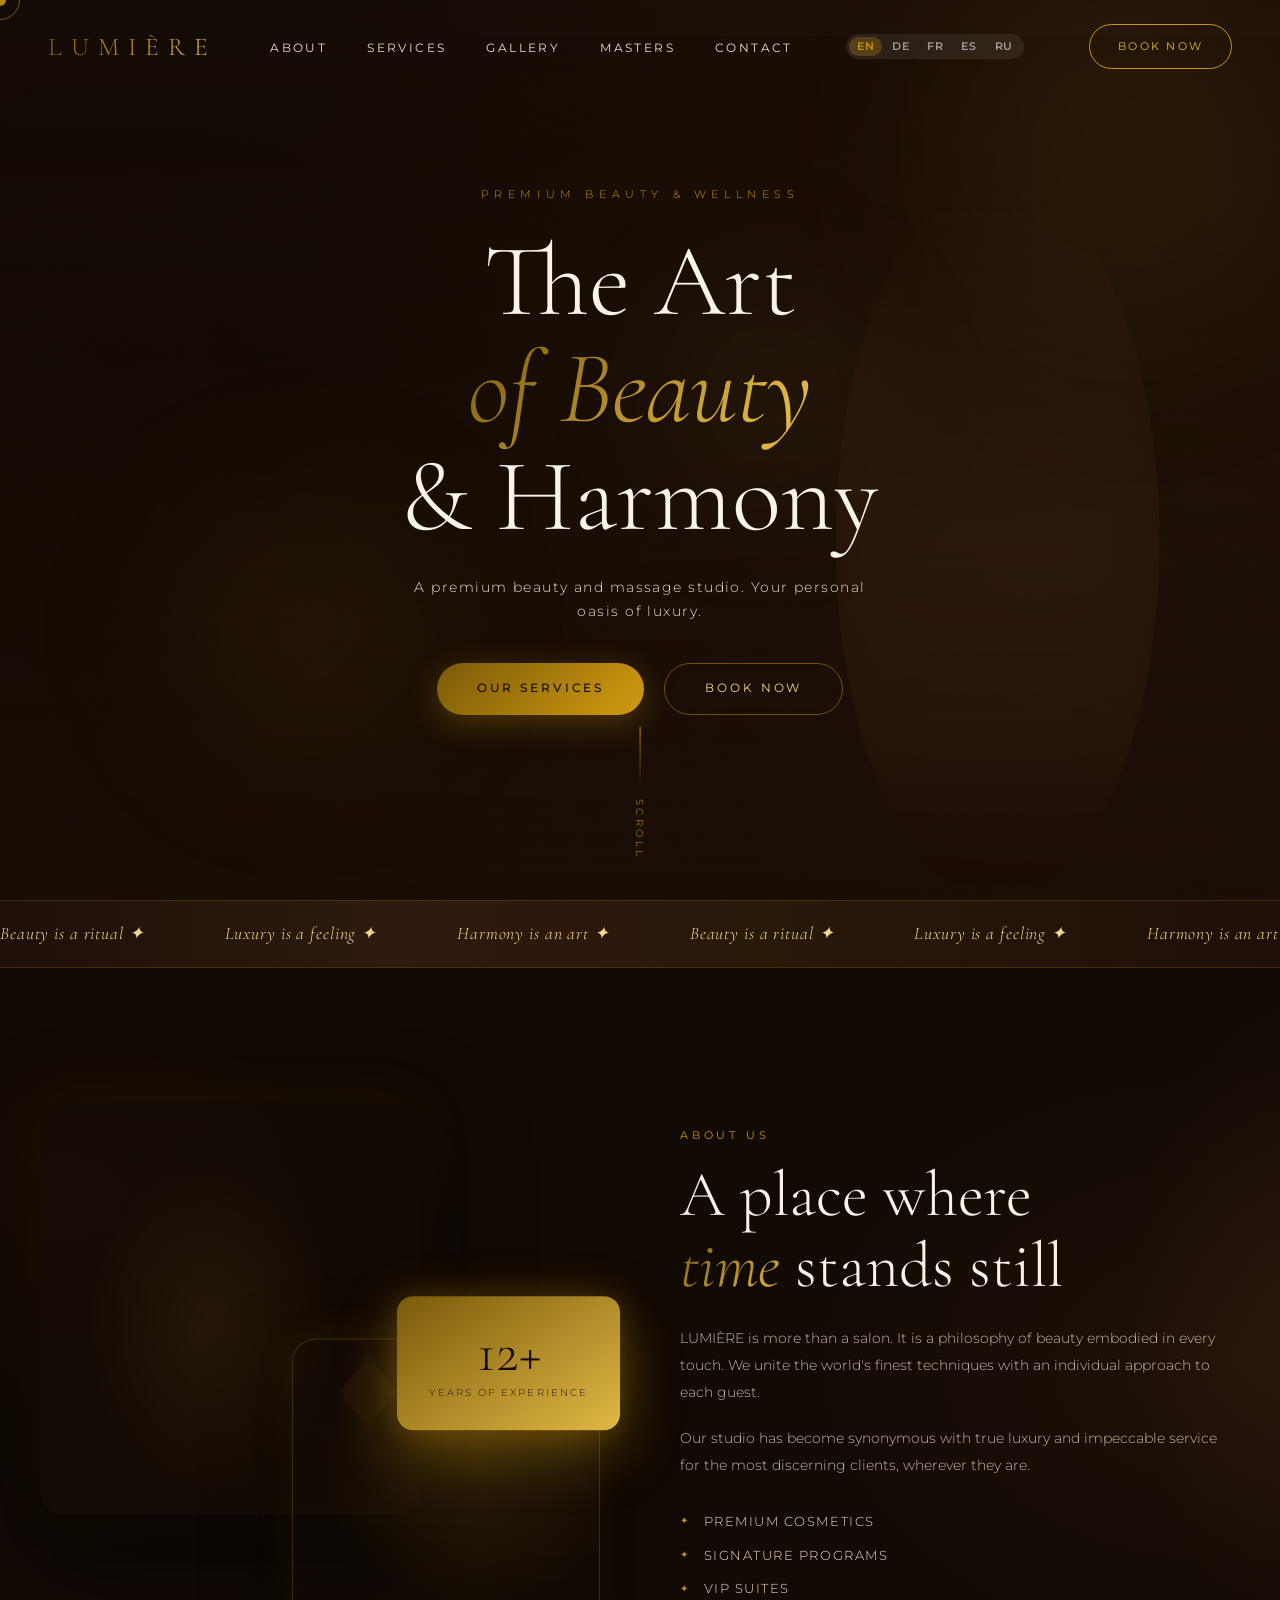
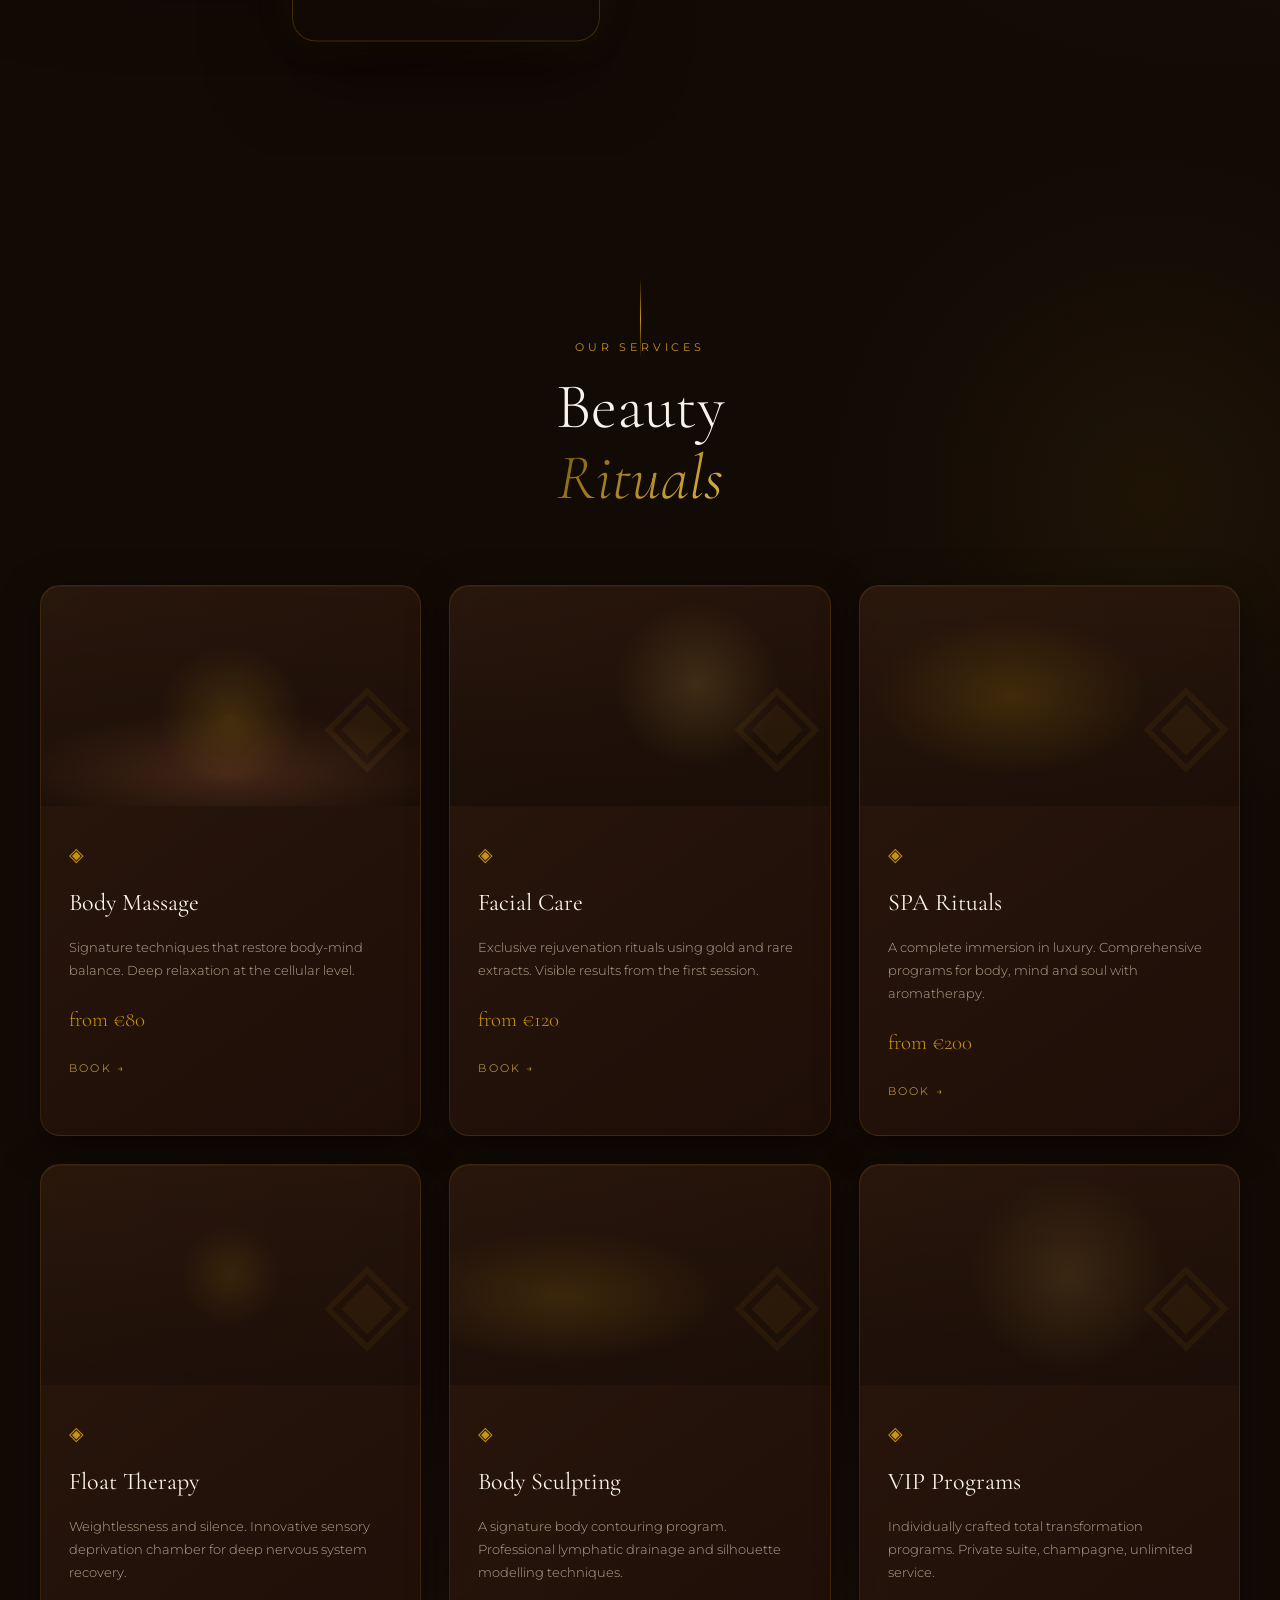
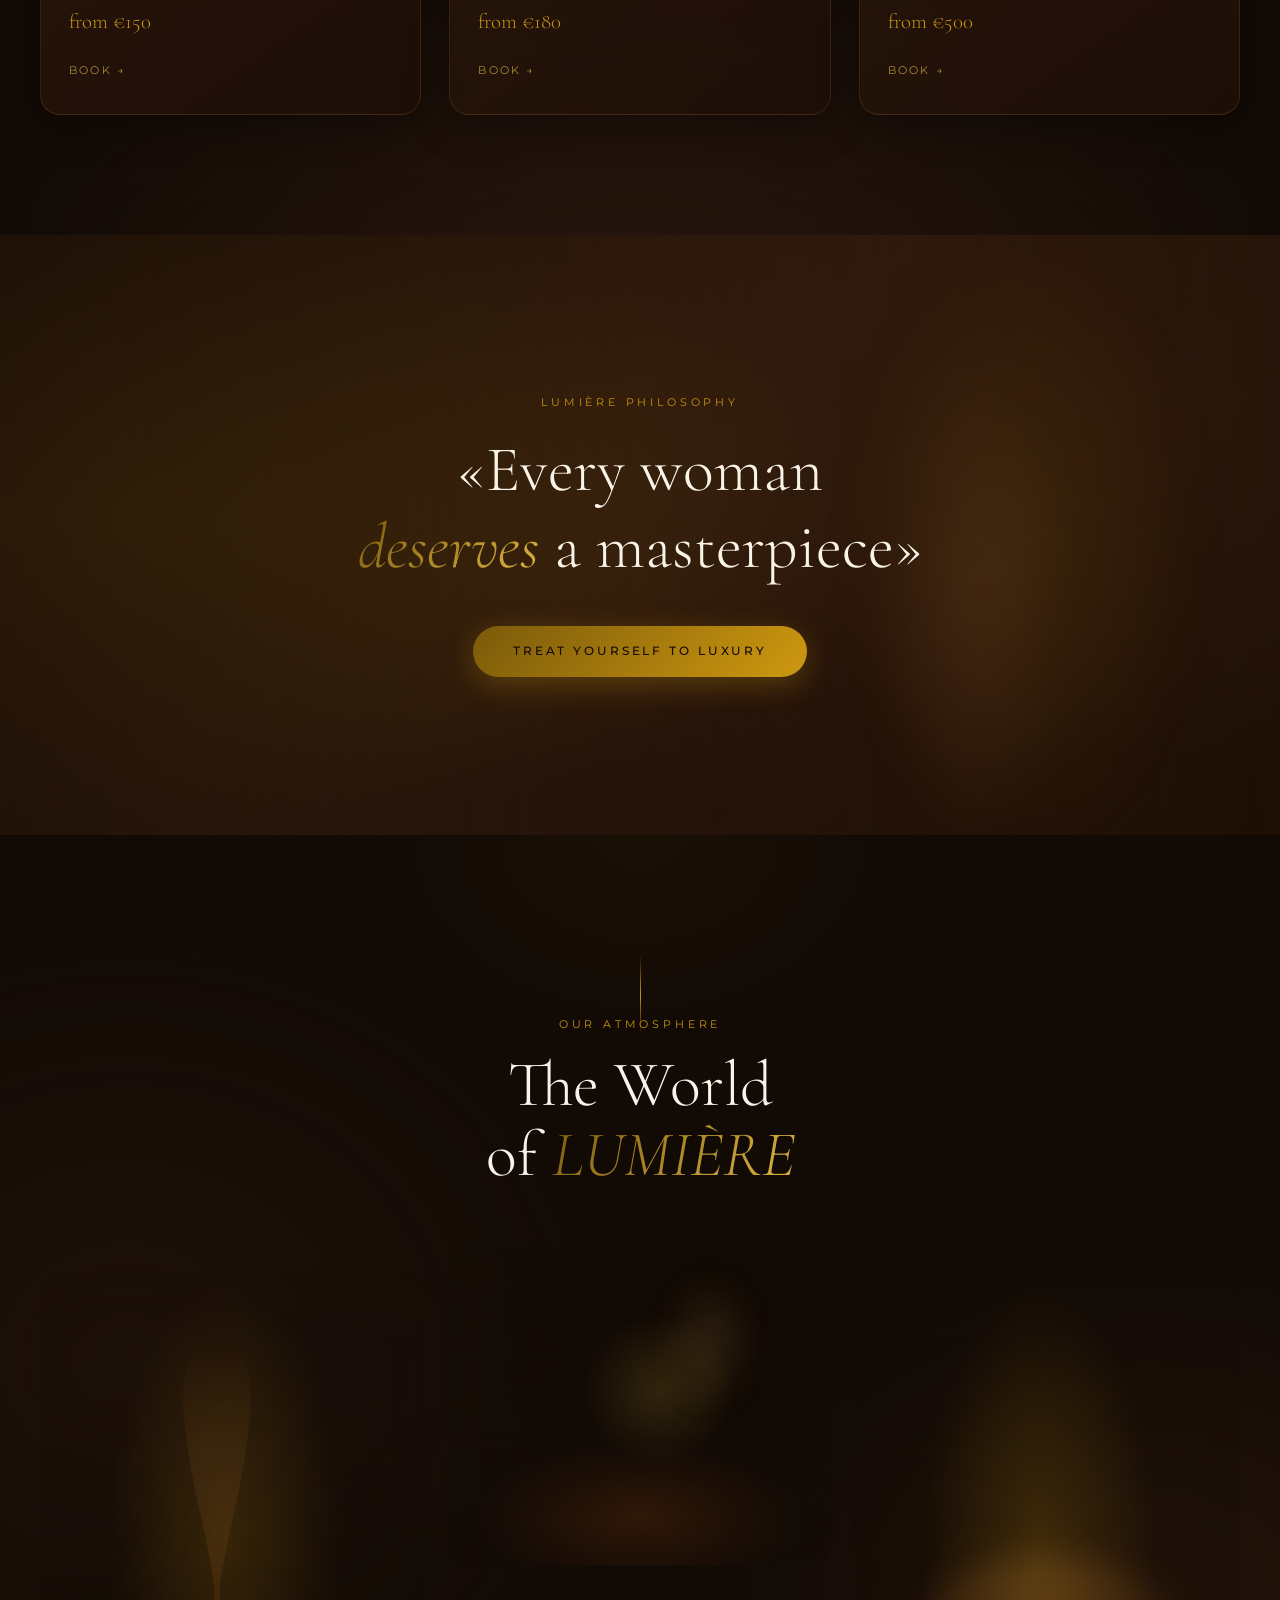
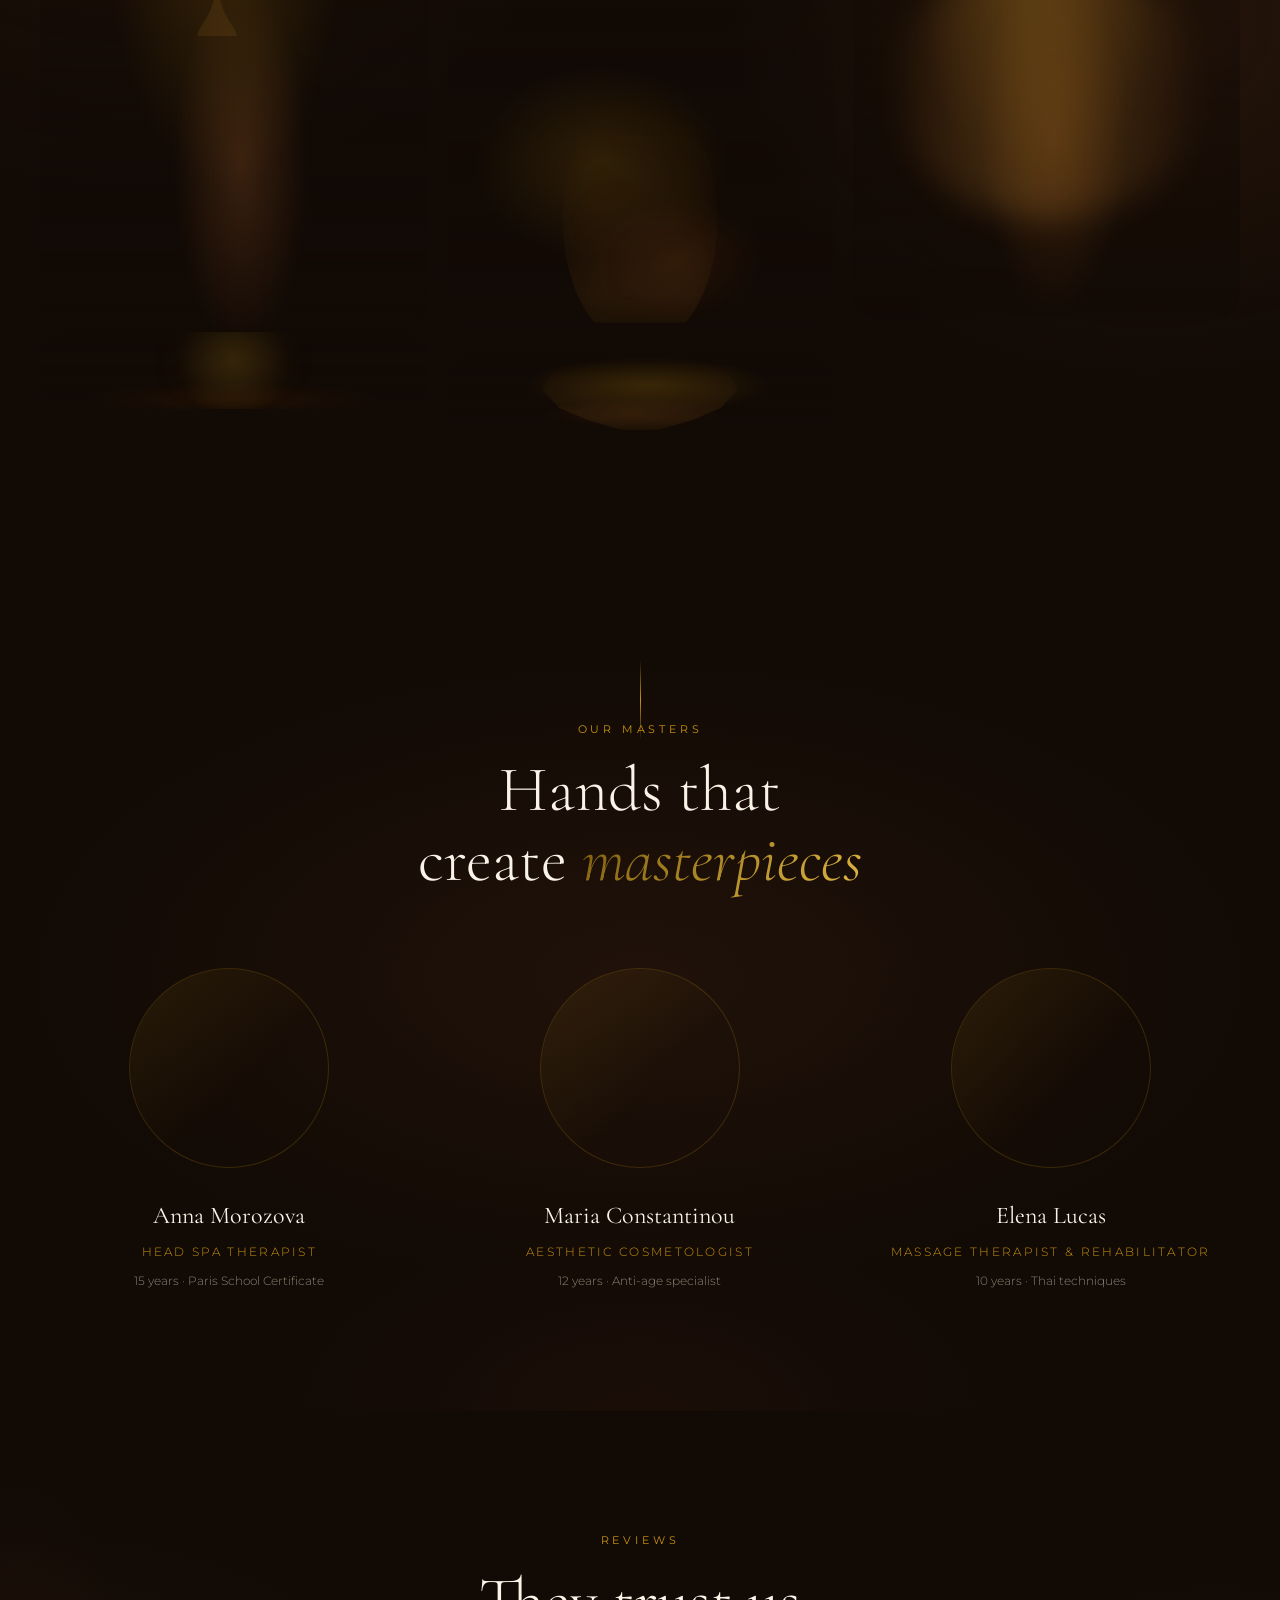
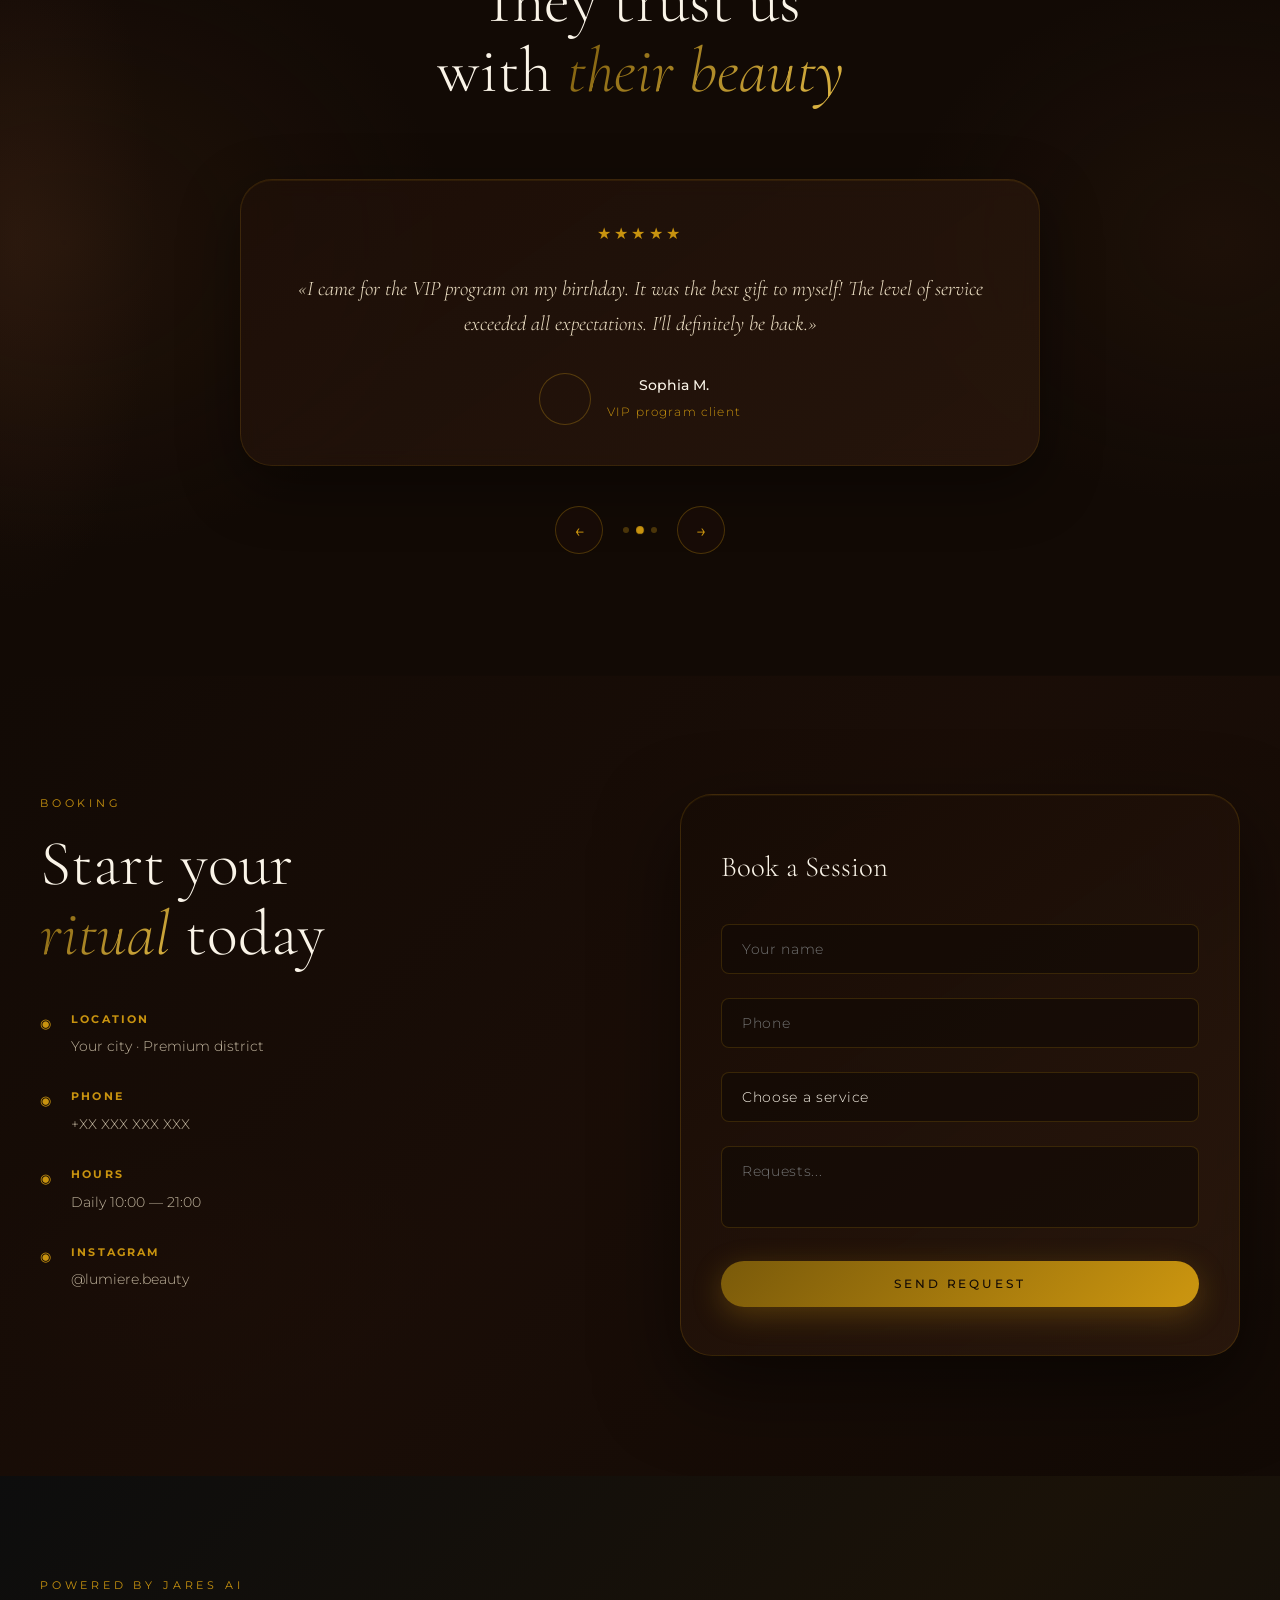
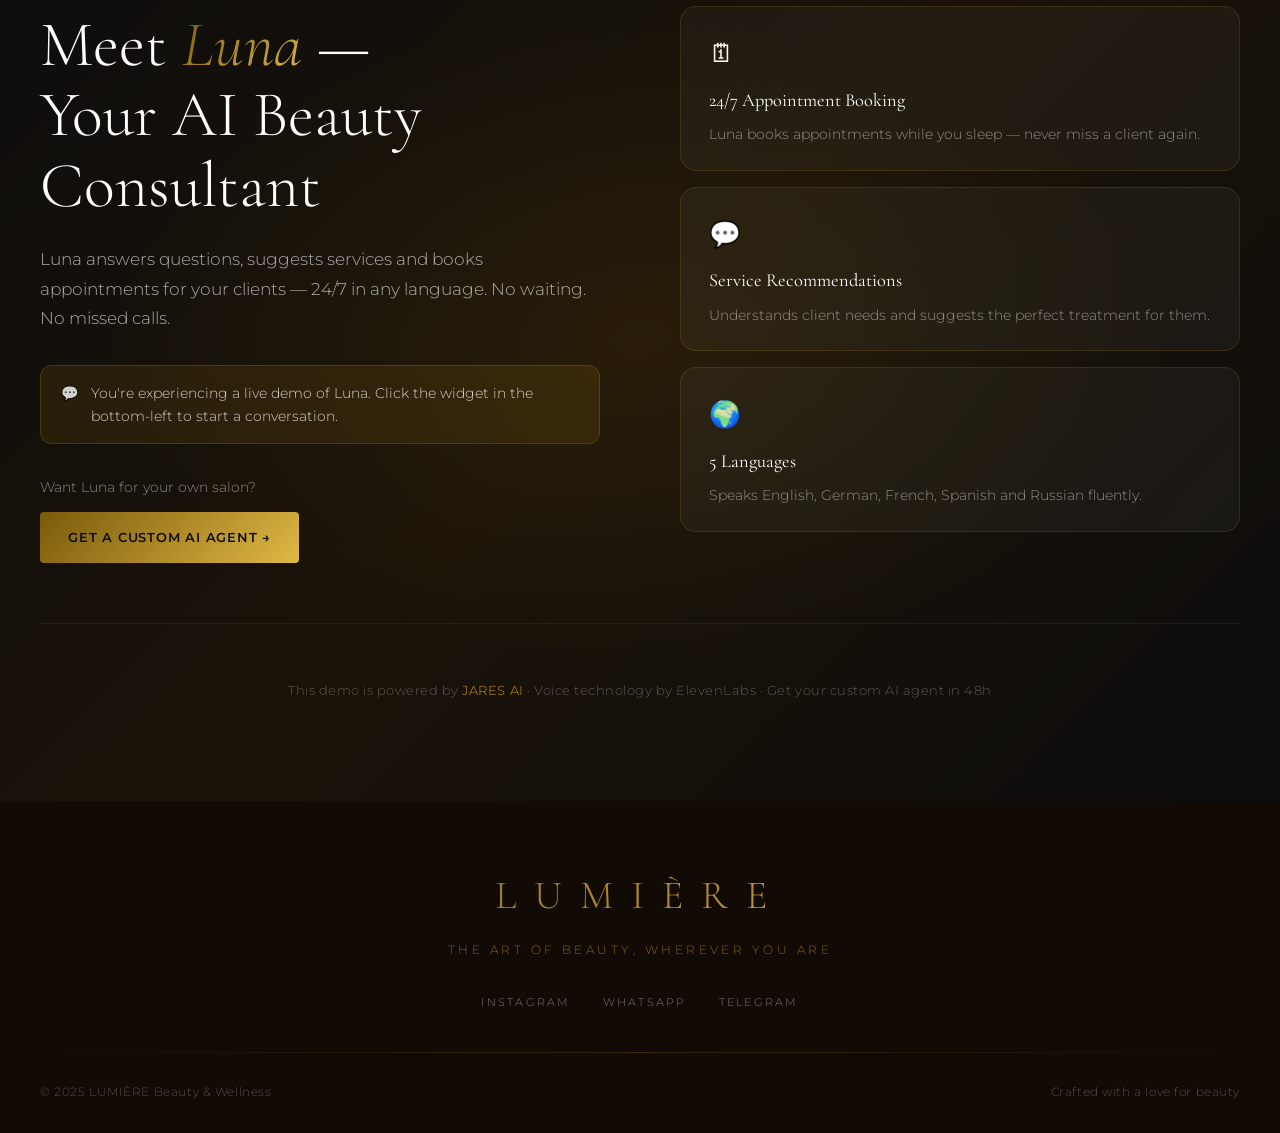
==== commit aa0ad671: "feat: smooth lerp parallax + Luna widget gold styling + multilingual label - Replaced jerky scroll p" ====
--- a/beauty/index.html
+++ b/beauty/index.html
@@ -780,6 +780,7 @@
     document.querySelectorAll('.lang-btn').forEach(b => {
       b.classList.toggle('active', b.dataset.lang === lang);
     });
+    if (window.syncLunaLabel) window.syncLunaLabel(lang);
   }
 
   document.querySelectorAll('.lang-btn').forEach(btn => {
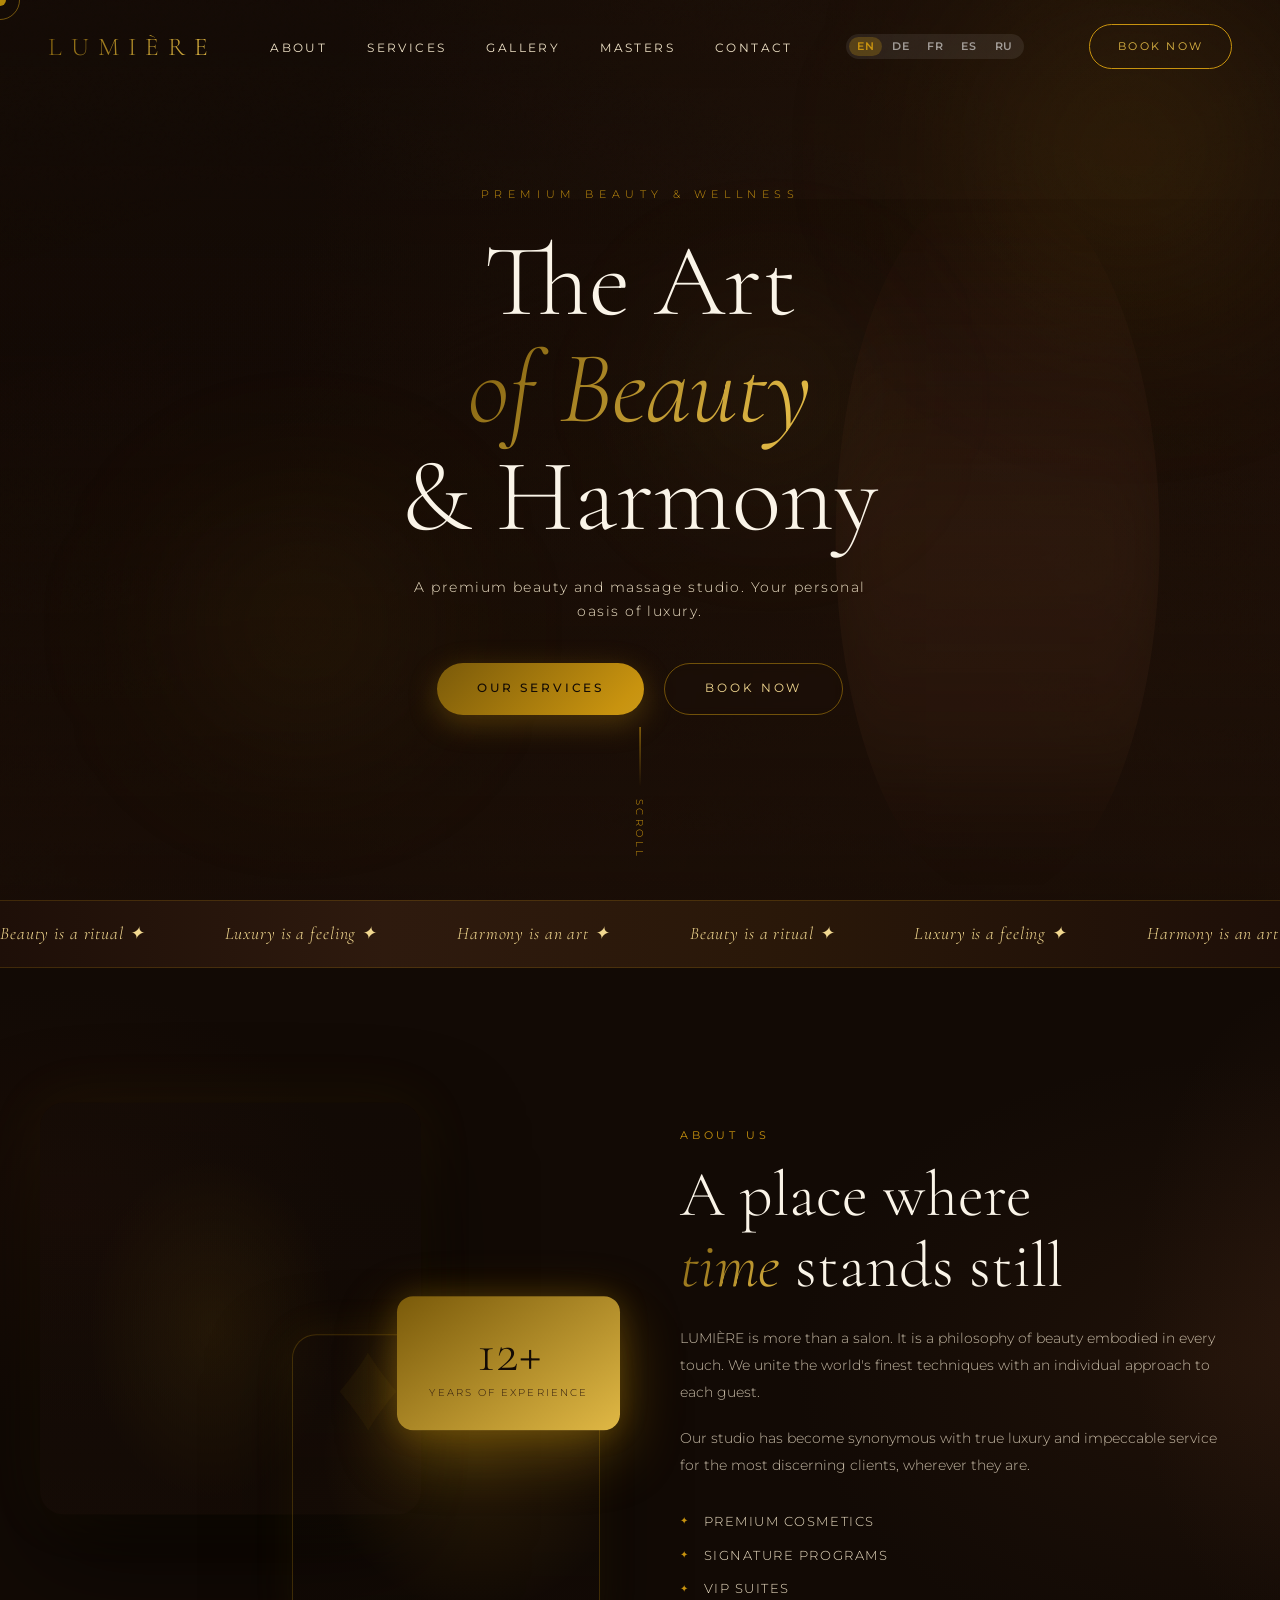
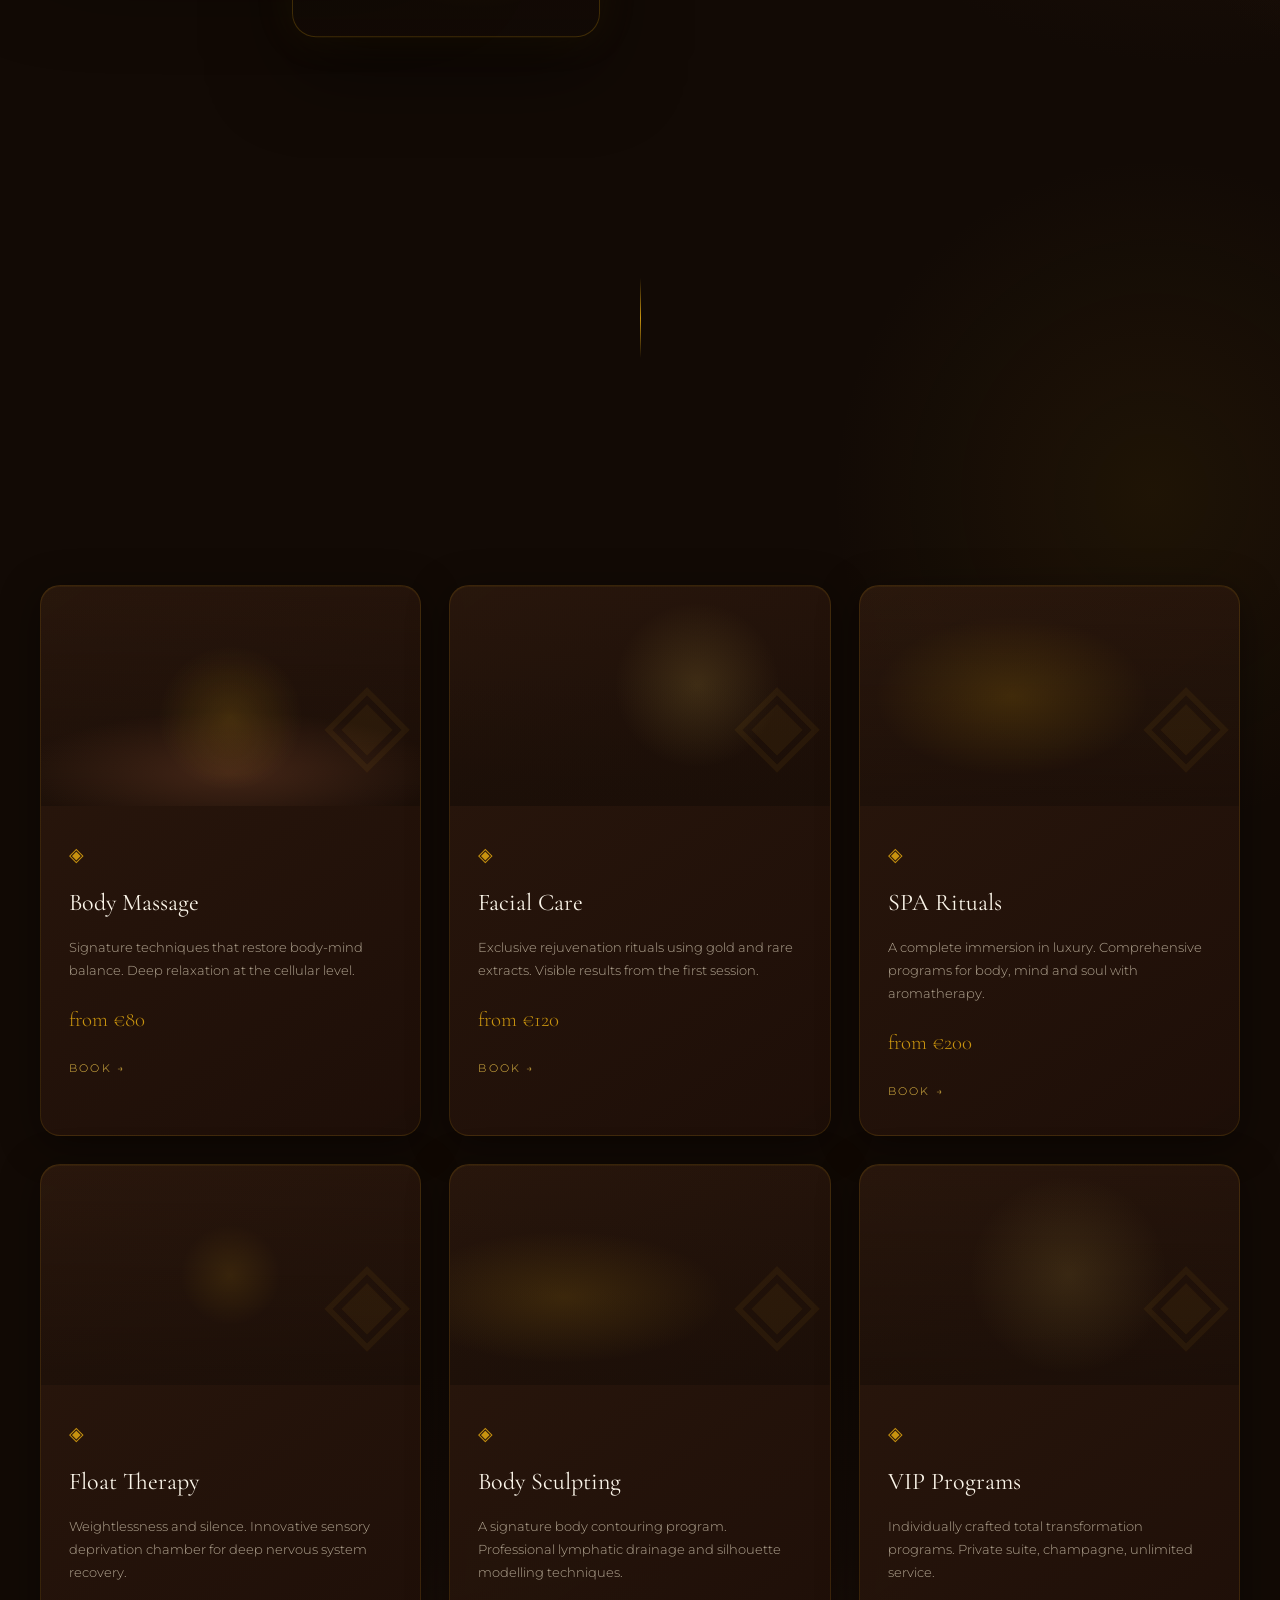
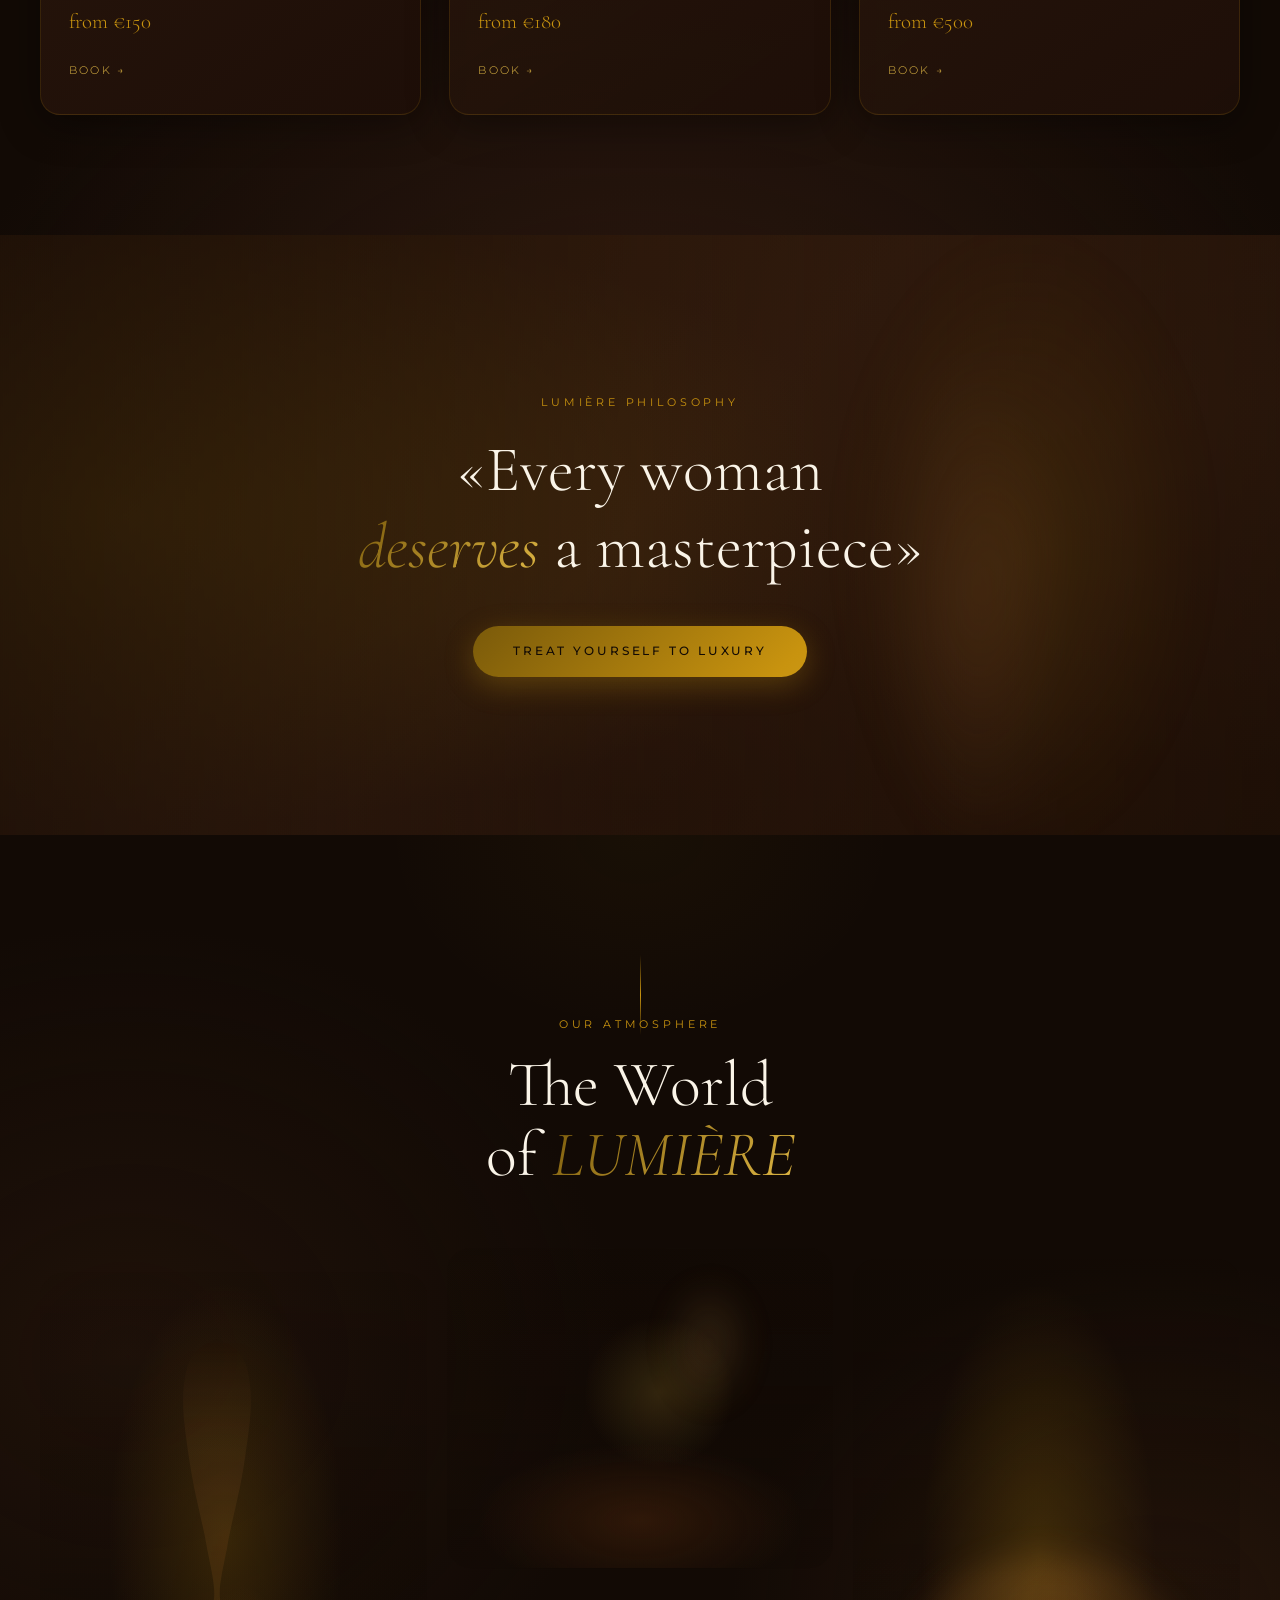
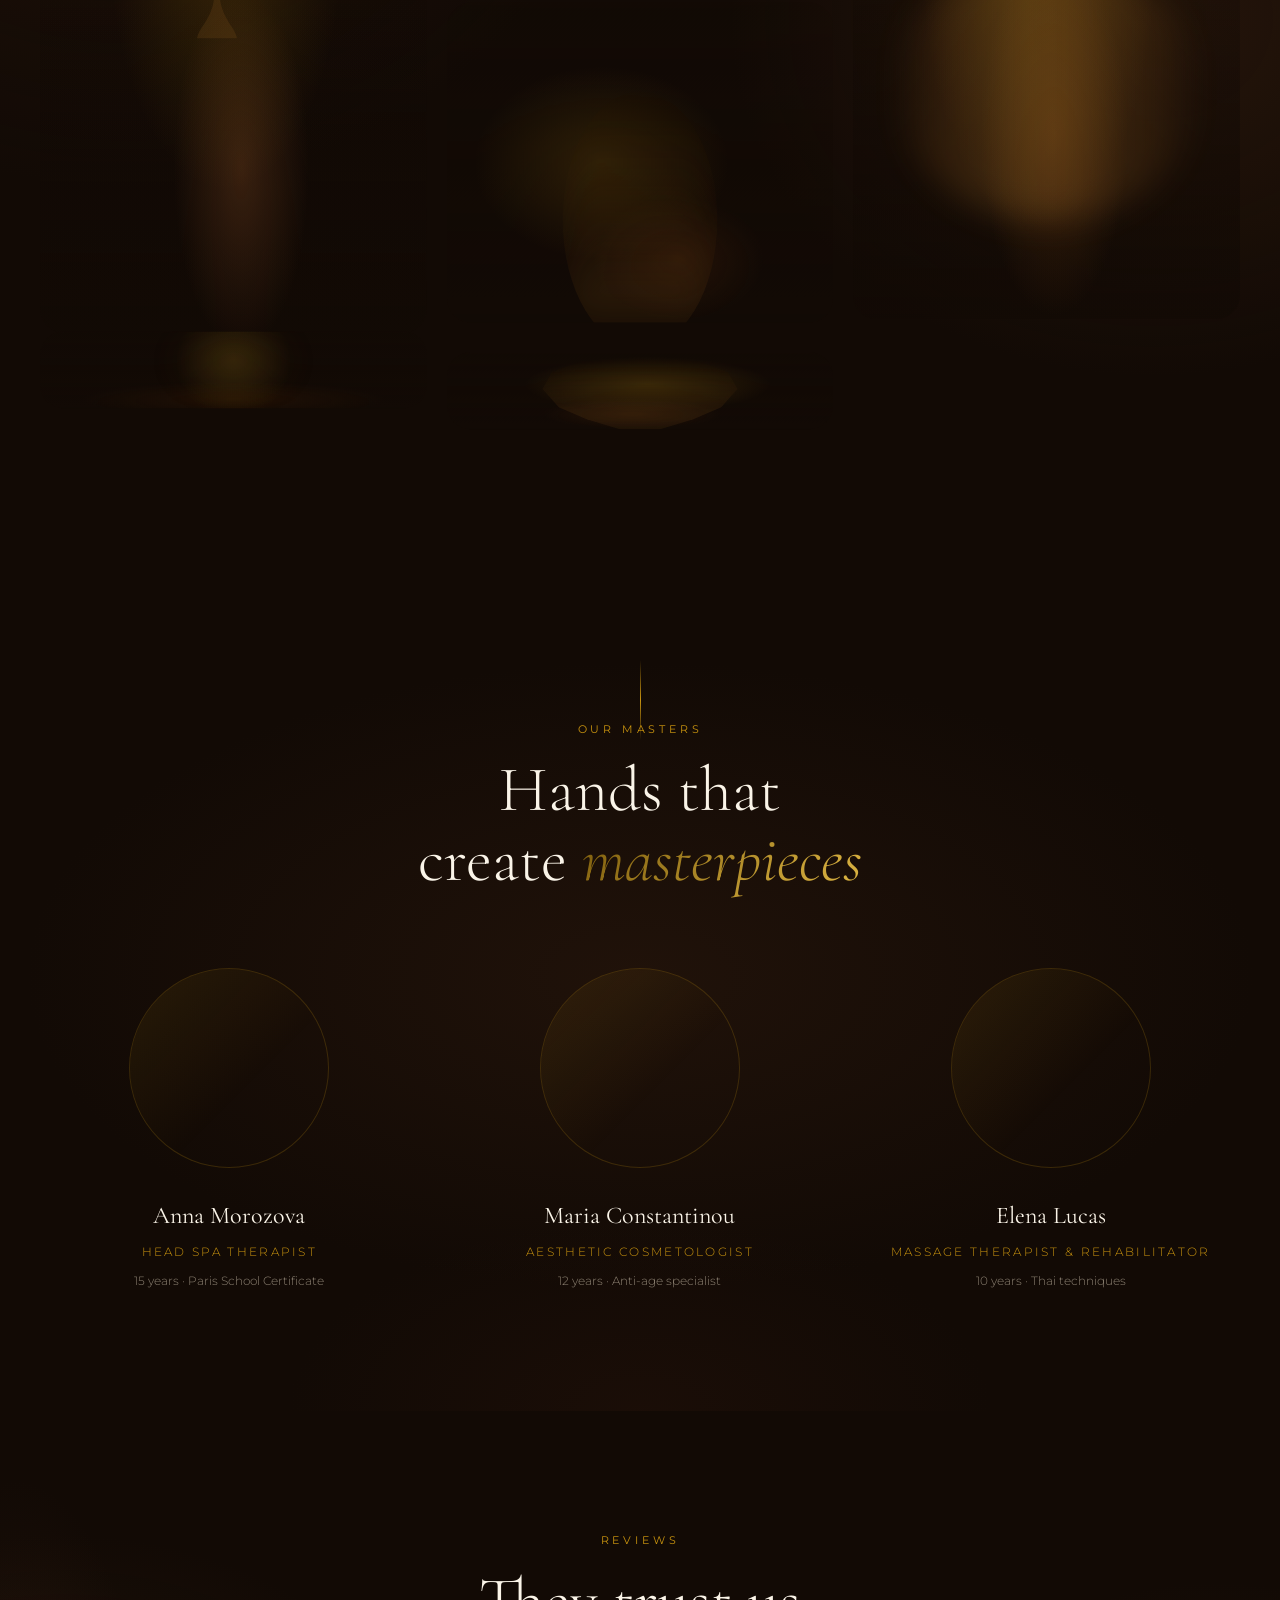
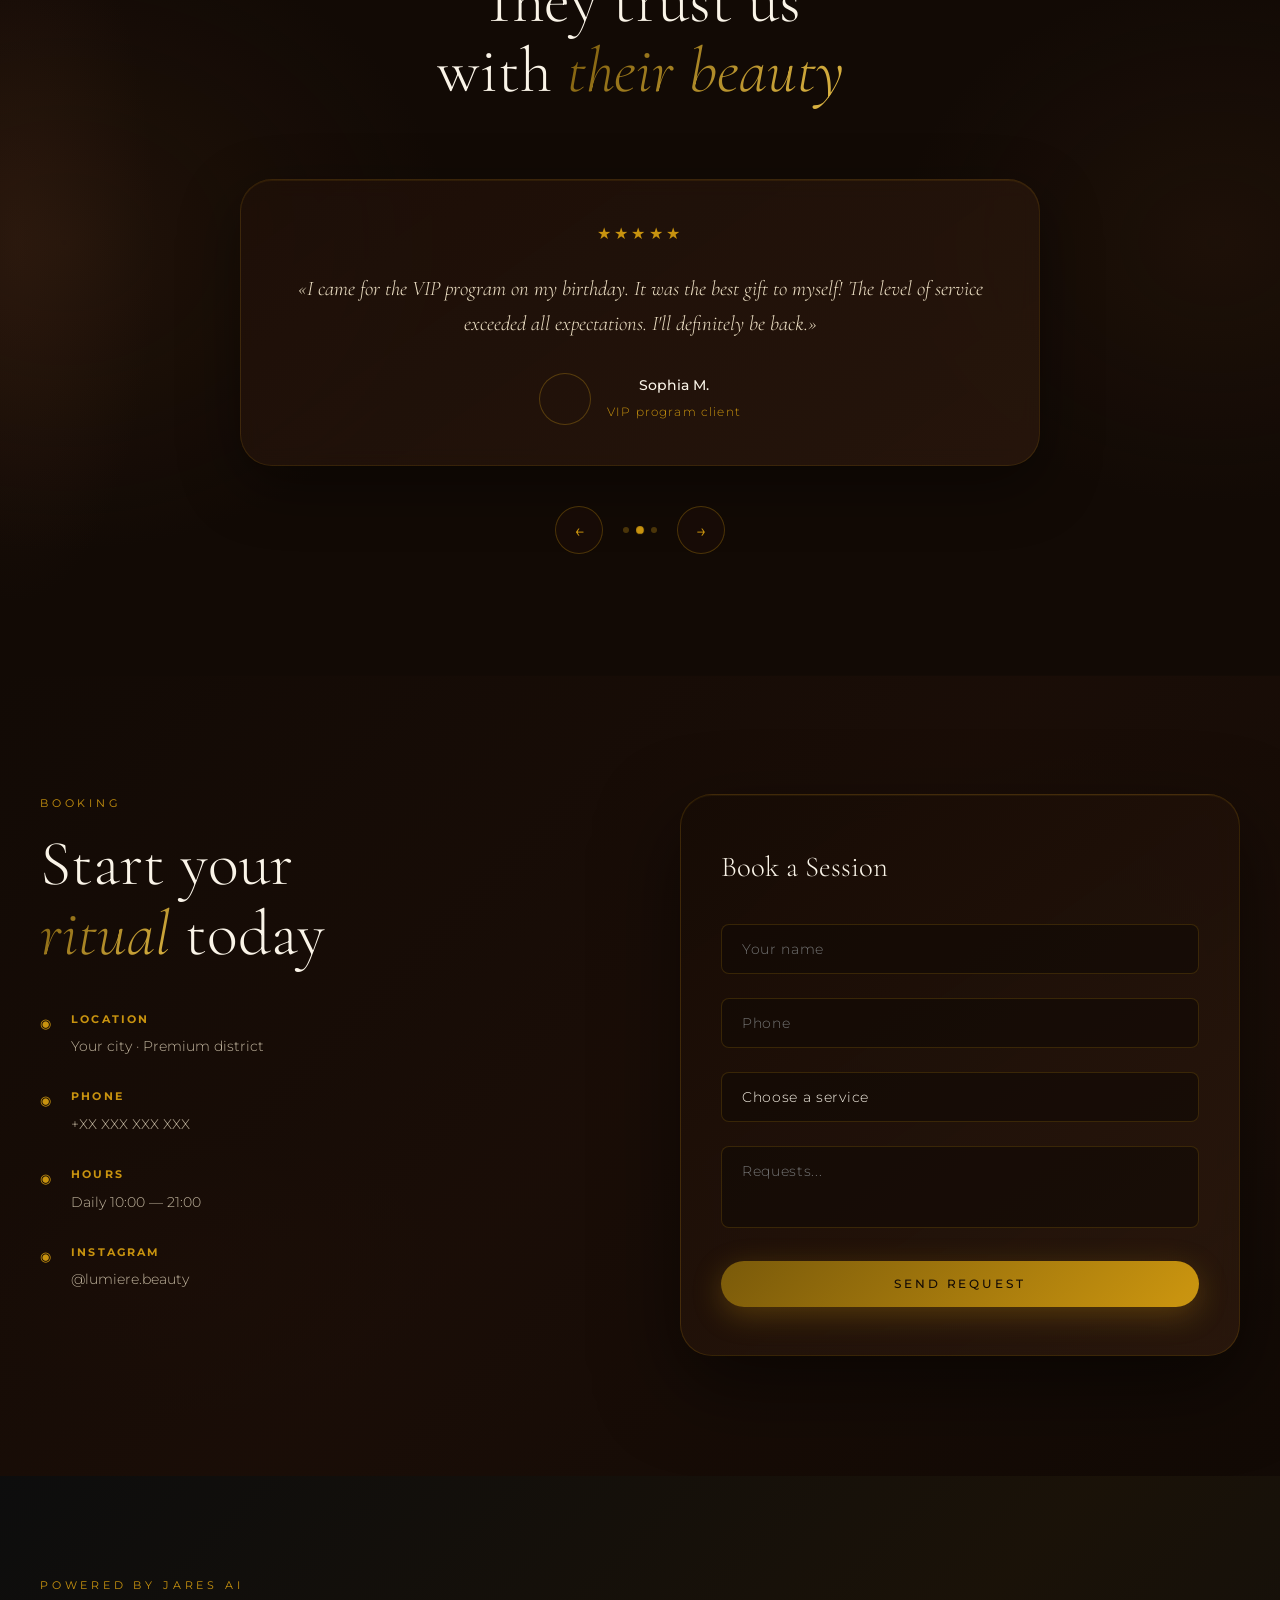
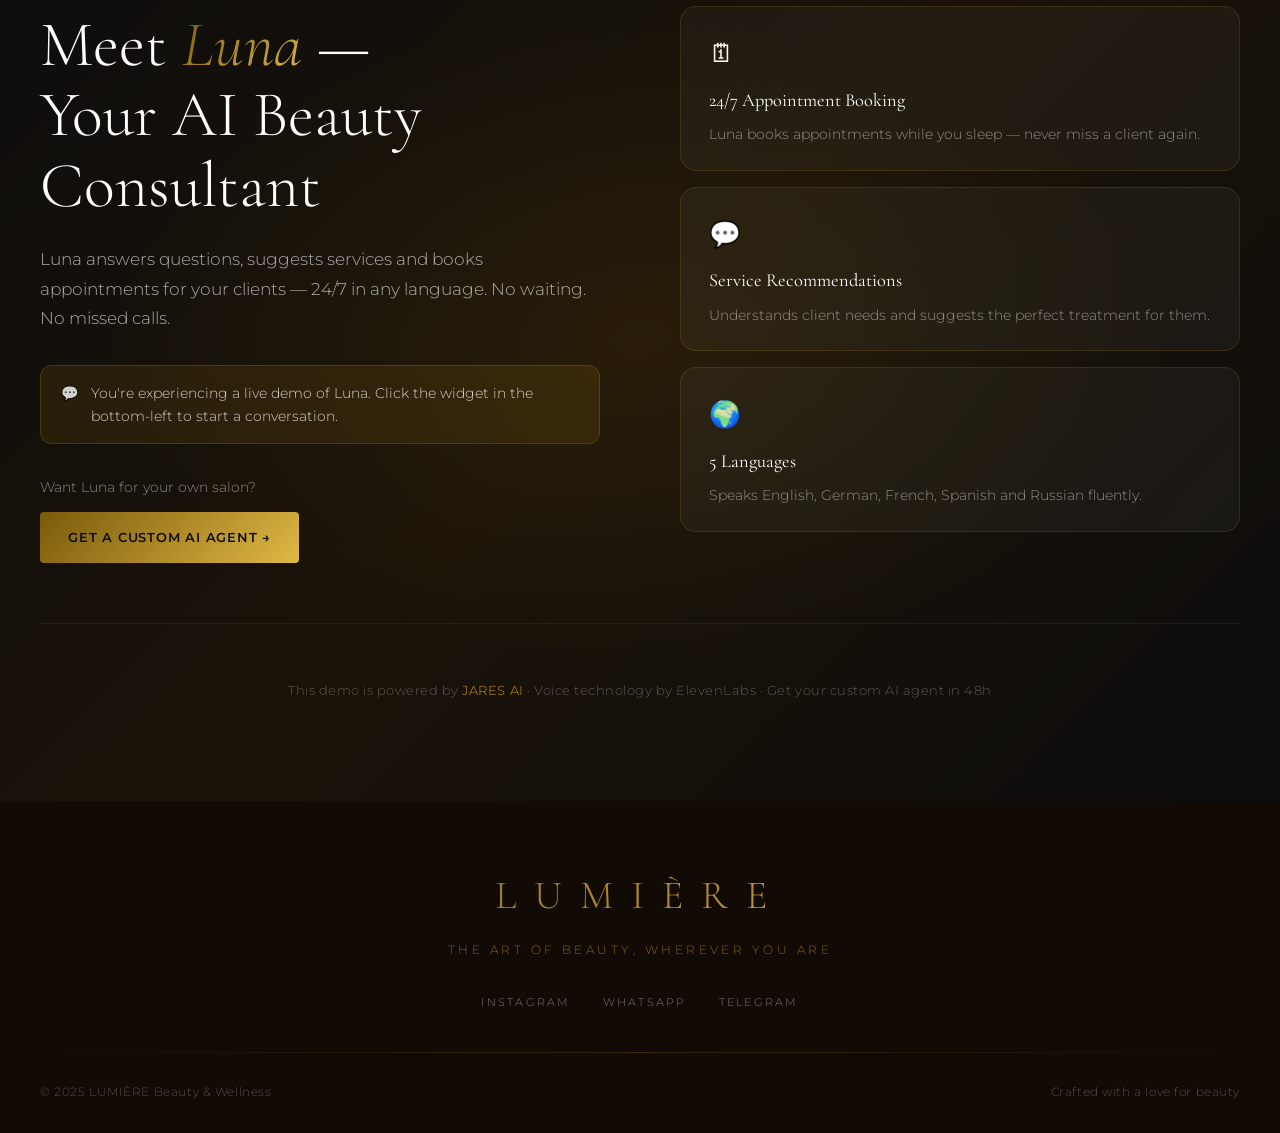
==== commit bb51377a: "fix: mobile lang switcher, close button + Luna widget luxury styling - Add mobile lang switcher row " ====
--- a/beauty/index.html
+++ b/beauty/index.html
@@ -92,6 +92,30 @@
     .jares-powered a:hover { text-decoration: underline; }
 
     .luna-widget-wrap { position: fixed; bottom: 28px; left: 28px; z-index: 9990; }
+
+    /* ── Mobile lang switcher (inside overlay) ── */
+    .mobile-lang-switcher {
+      display: flex; align-items: center; justify-content: center;
+      gap: 4px; margin: 0 0 24px;
+      background: rgba(255,255,255,0.06);
+      border: 1px solid rgba(200,147,15,0.2);
+      border-radius: 100px; padding: 5px 8px;
+    }
+    .mobile-lang-btn {
+      background: none; border: none;
+      font-size: 0.72rem; font-weight: 600;
+      color: rgba(255,255,255,0.5);
+      padding: 6px 12px; border-radius: 100px;
+      cursor: pointer; font-family: 'Montserrat', sans-serif;
+      letter-spacing: 0.06em; transition: all 0.2s; line-height: 1;
+      touch-action: manipulation;
+    }
+    .mobile-lang-btn:hover { color: rgba(255,255,255,0.9); }
+    .mobile-lang-btn.active {
+      background: linear-gradient(135deg, rgba(200,147,15,0.3), rgba(224,184,69,0.2));
+      color: var(--gold-light);
+      box-shadow: 0 0 0 1px rgba(200,147,15,0.35);
+    }
 
     @media (max-width: 900px) {
       .jares-inner { grid-template-columns: 1fr; gap: 48px; }
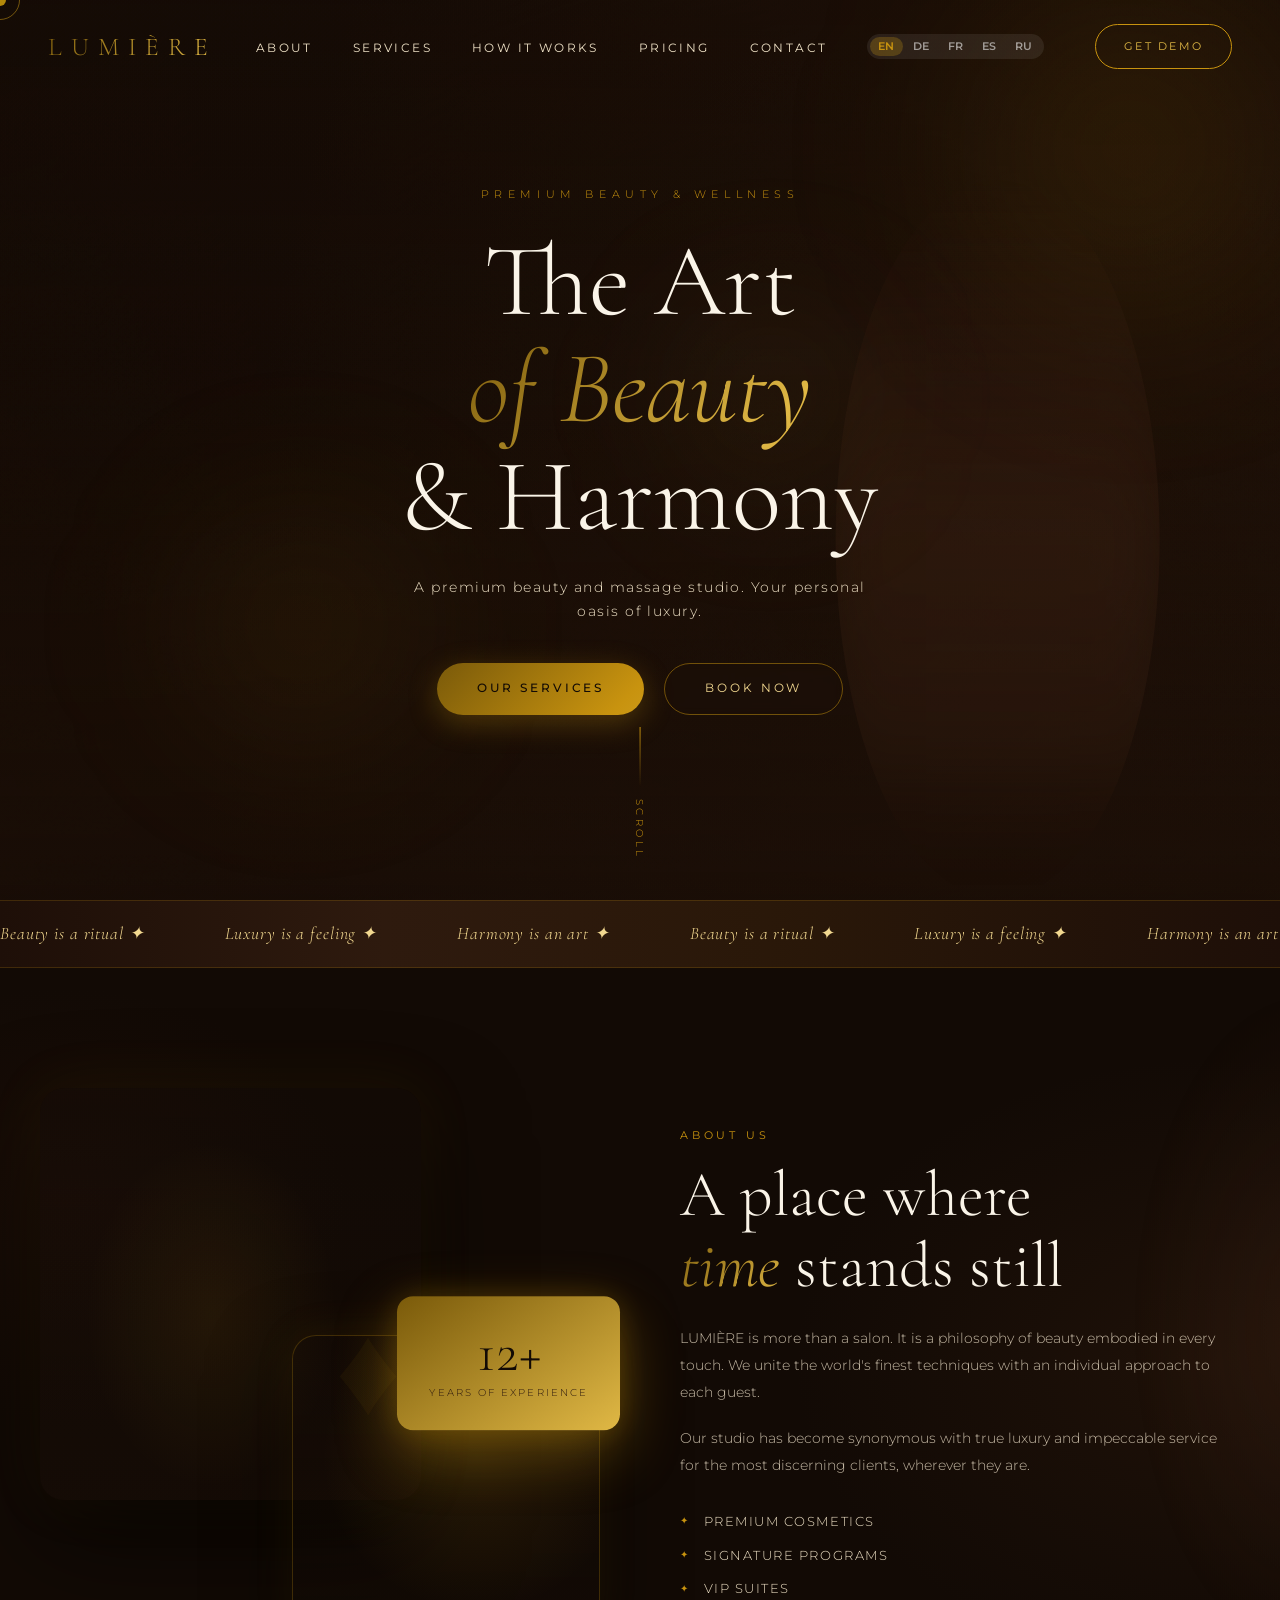
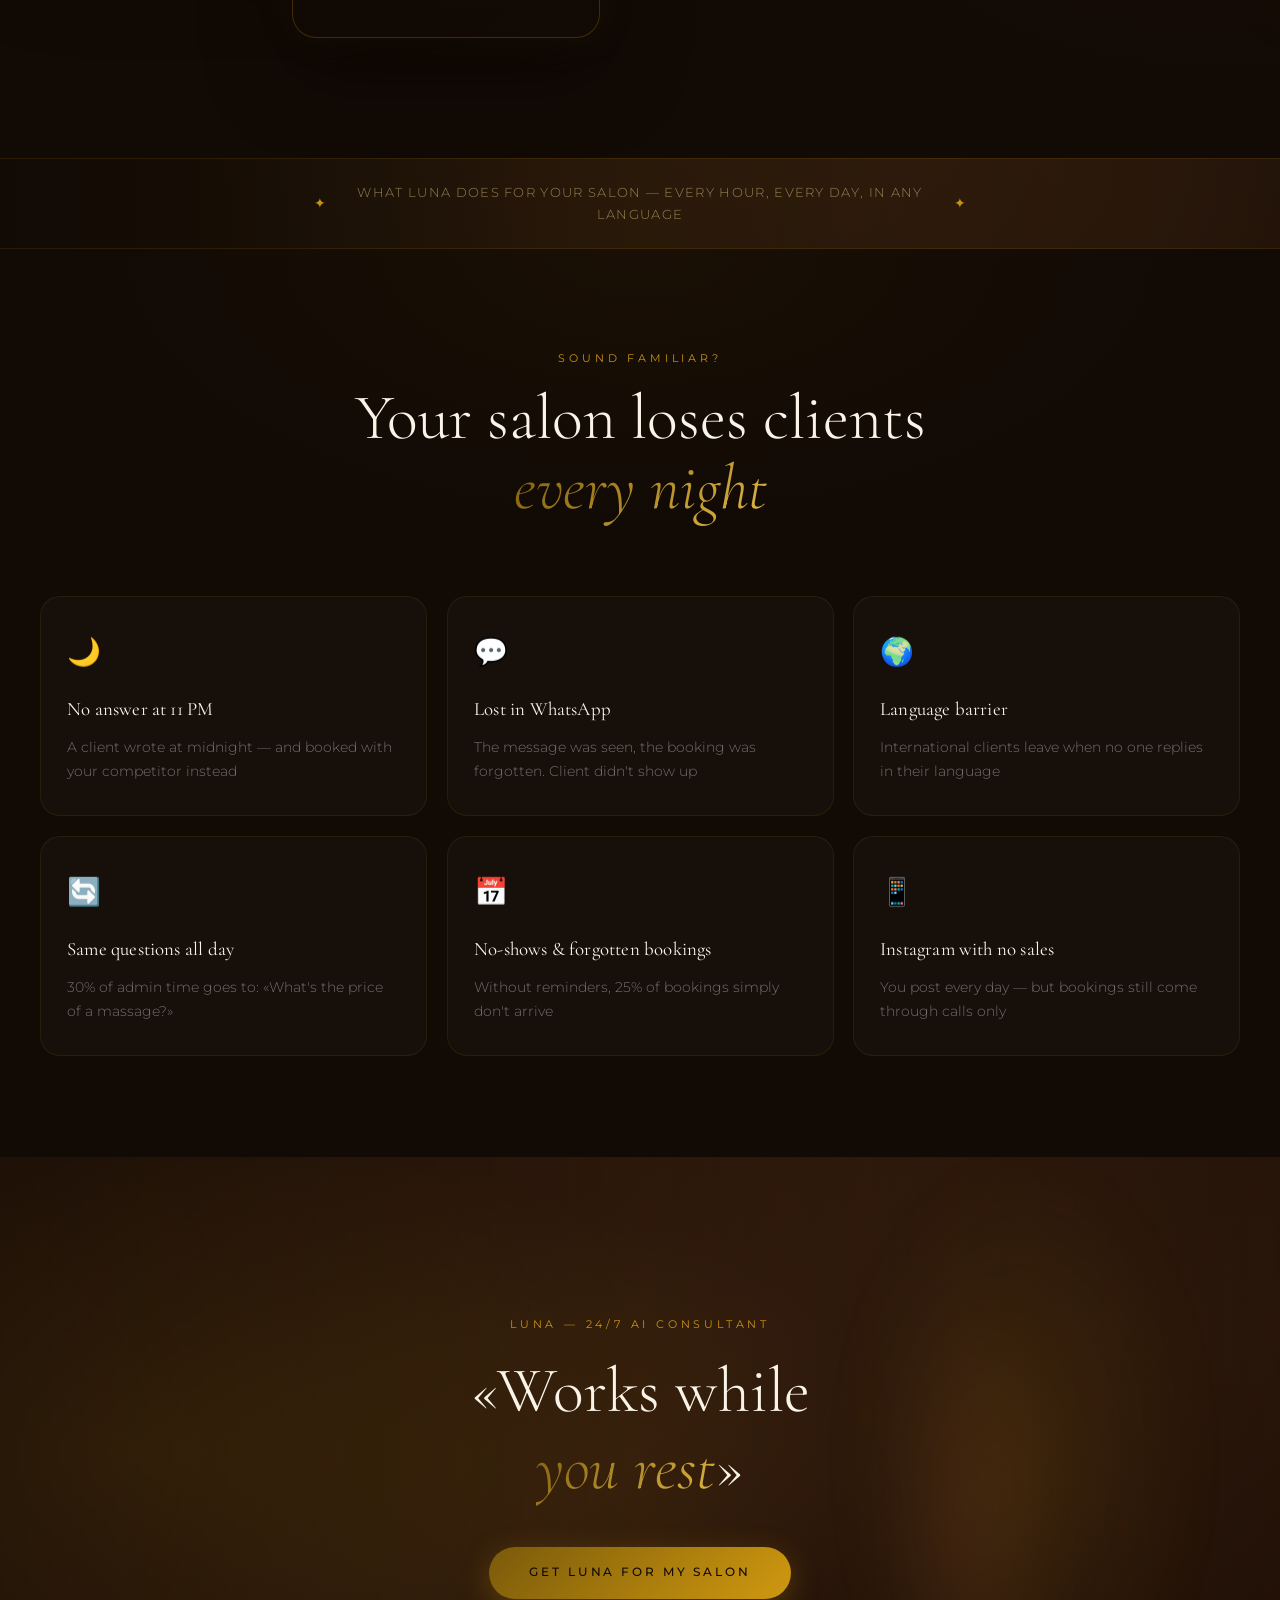
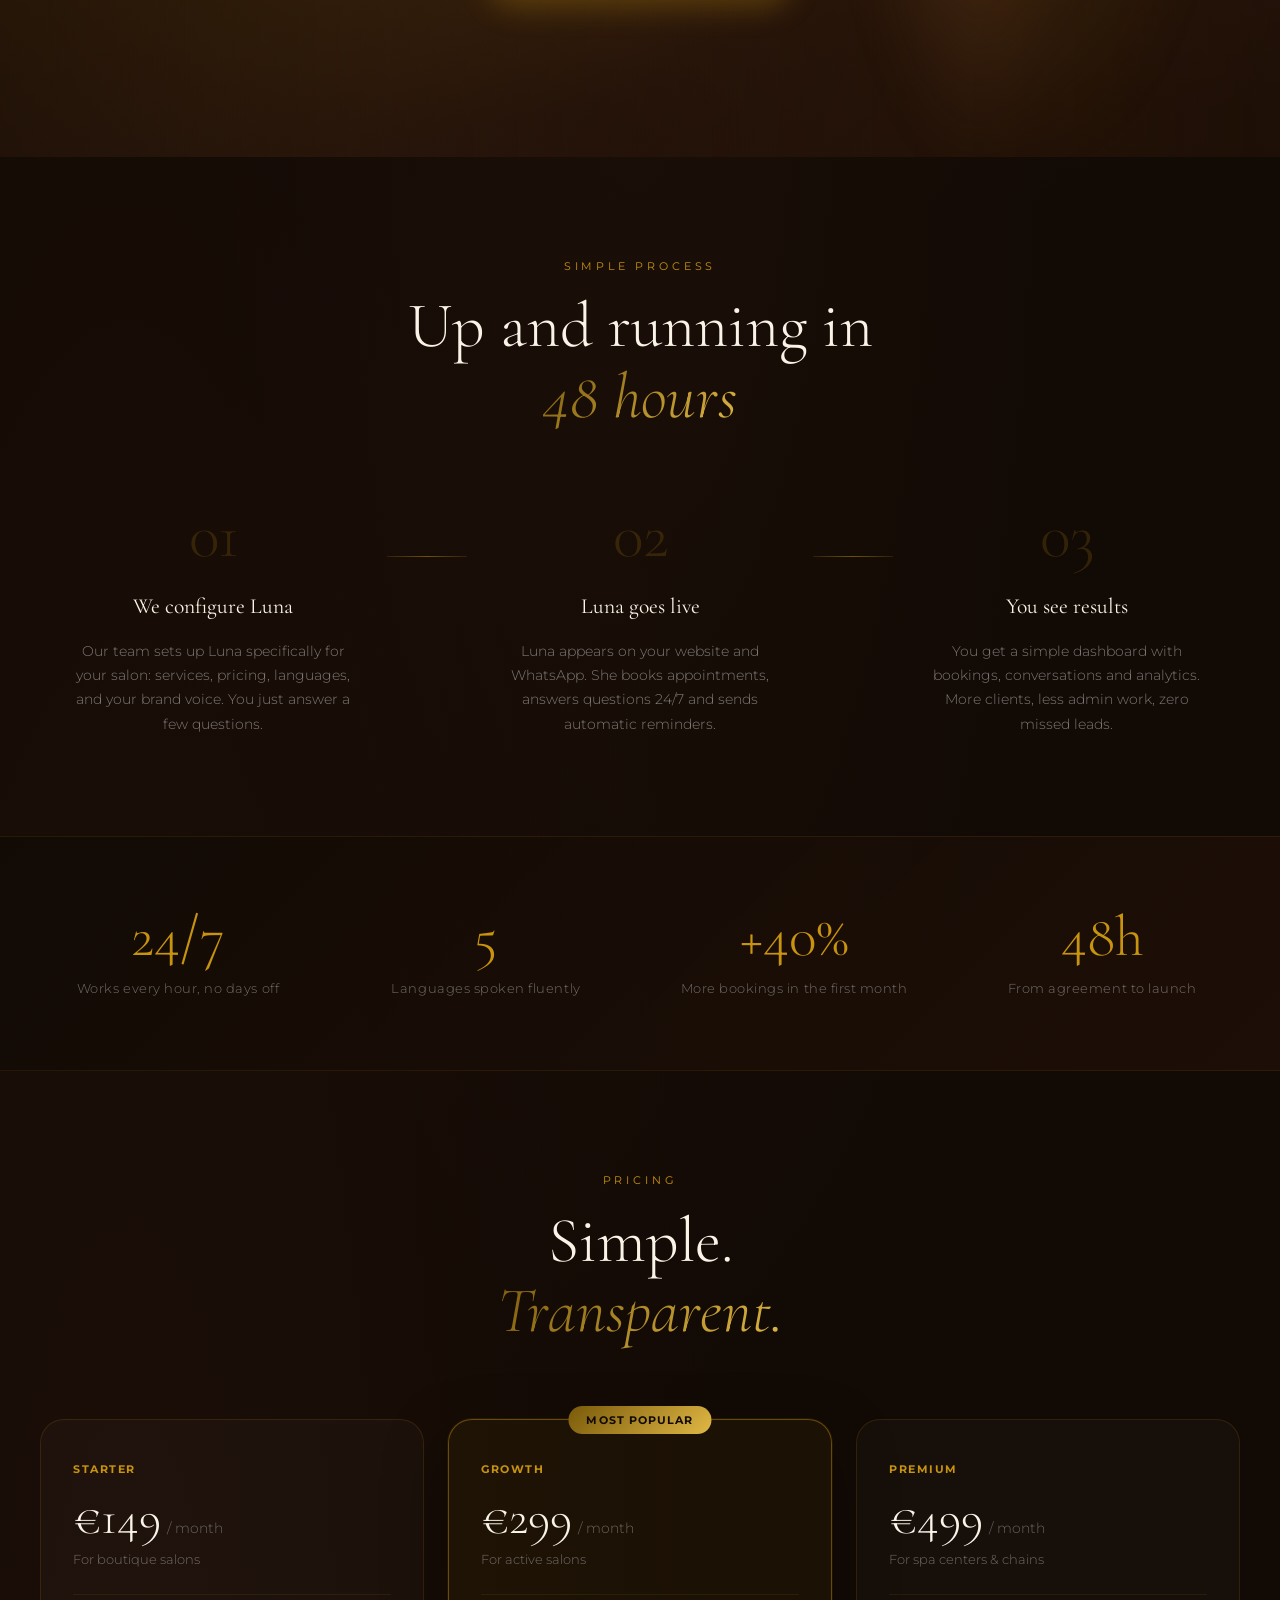
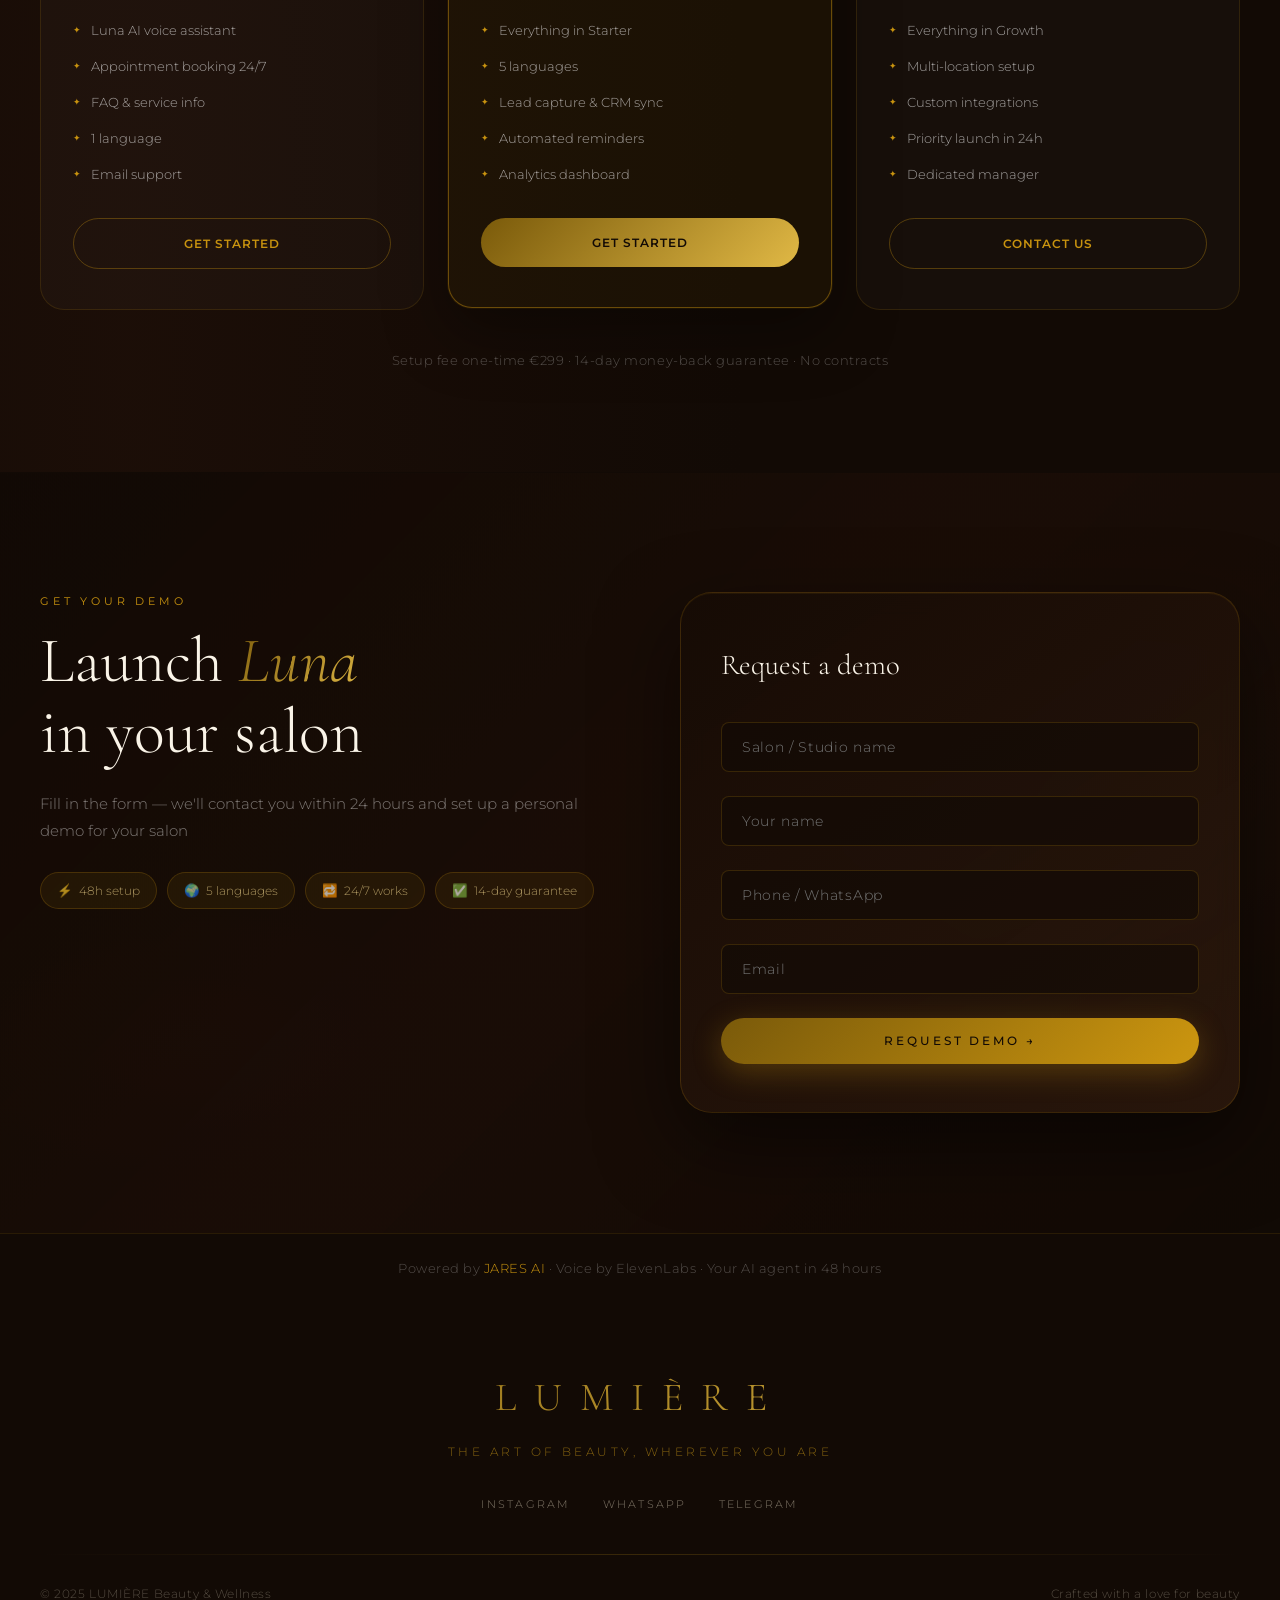
==== commit 9980c508: "feat: Luna B2B landing — pain+pricing+how-it-works + perf fixes Replace lower half of LUMIÈRE landin" ====
--- a/beauty/index.html
+++ b/beauty/index.html
@@ -140,8 +140,8 @@
     <ul class="nav-links">
       <li><a href="#about" data-i18n="nav.about">About</a></li>
       <li><a href="#services" data-i18n="nav.services">Services</a></li>
-      <li><a href="#gallery" data-i18n="nav.gallery">Gallery</a></li>
-      <li><a href="#team" data-i18n="nav.team">Masters</a></li>
+      <li><a href="#how" data-i18n="nav.how">How it works</a></li>
+      <li><a href="#pricing" data-i18n="nav.pricing">Pricing</a></li>
       <li><a href="#contact" data-i18n="nav.contact">Contact</a></li>
     </ul>
     <div class="lang-switcher">
@@ -221,298 +221,223 @@
     </div>
   </section>
 
-  <section class="services" id="services">
-    <div class="services-bg"></div>
+  <!-- ── TRANSITION STRIP ── -->
+  <div class="luna-transition">
+    <div class="lt-inner">
+      <span class="lt-star">✦</span>
+      <p data-i18n="lt.text">What Luna does for your salon — every hour, every day, in any language</p>
+      <span class="lt-star">✦</span>
+    </div>
+  </div>
+
+  <!-- ── PAIN POINTS ── -->
+  <section class="luna-pain" id="services">
     <div class="container">
       <div class="section-header">
-        <p class="section-eyebrow reveal-up" data-i18n="services.eye">Our Services</p>
-        <h2 class="section-title reveal-up" data-i18n="services.title">Beauty<br><em>Rituals</em></h2>
-      </div>
-      <div class="services-grid">
-        <div class="service-card reveal-card" data-delay="0">
-          <div class="service-img service-img-1"></div>
-          <div class="service-body">
-            <div class="service-icon">◈</div>
-            <h3 data-i18n="s1.name">Body Massage</h3>
-            <p data-i18n="s1.desc">Signature techniques that restore body-mind balance. Deep relaxation at the cellular level.</p>
-            <div class="service-price" data-i18n="s1.price">from €80</div>
-            <a href="#contact" class="service-link" data-i18n="s1.link">Book →</a>
-          </div>
-        </div>
-        <div class="service-card reveal-card" data-delay="150">
-          <div class="service-img service-img-2"></div>
-          <div class="service-body">
-            <div class="service-icon">◈</div>
-            <h3 data-i18n="s2.name">Facial Care</h3>
-            <p data-i18n="s2.desc">Exclusive rejuvenation rituals using gold and rare extracts. Visible results from the first session.</p>
-            <div class="service-price" data-i18n="s2.price">from €120</div>
-            <a href="#contact" class="service-link" data-i18n="s2.link">Book →</a>
-          </div>
-        </div>
-        <div class="service-card reveal-card" data-delay="300">
-          <div class="service-img service-img-3"></div>
-          <div class="service-body">
-            <div class="service-icon">◈</div>
-            <h3 data-i18n="s3.name">SPA Rituals</h3>
-            <p data-i18n="s3.desc">A complete immersion in luxury. Comprehensive programs for body, mind and soul with aromatherapy.</p>
-            <div class="service-price" data-i18n="s3.price">from €200</div>
-            <a href="#contact" class="service-link" data-i18n="s3.link">Book →</a>
-          </div>
-        </div>
-        <div class="service-card reveal-card" data-delay="0">
-          <div class="service-img service-img-4"></div>
-          <div class="service-body">
-            <div class="service-icon">◈</div>
-            <h3 data-i18n="s4.name">Float Therapy</h3>
-            <p data-i18n="s4.desc">Weightlessness and silence. Innovative sensory deprivation chamber for deep nervous system recovery.</p>
-            <div class="service-price" data-i18n="s4.price">from €150</div>
-            <a href="#contact" class="service-link" data-i18n="s4.link">Book →</a>
-          </div>
-        </div>
-        <div class="service-card reveal-card" data-delay="150">
-          <div class="service-img service-img-5"></div>
-          <div class="service-body">
-            <div class="service-icon">◈</div>
-            <h3 data-i18n="s5.name">Body Sculpting</h3>
-            <p data-i18n="s5.desc">A signature body contouring program. Professional lymphatic drainage and silhouette modelling techniques.</p>
-            <div class="service-price" data-i18n="s5.price">from €180</div>
-            <a href="#contact" class="service-link" data-i18n="s5.link">Book →</a>
-          </div>
-        </div>
-        <div class="service-card reveal-card" data-delay="300">
-          <div class="service-img service-img-6"></div>
-          <div class="service-body">
-            <div class="service-icon">◈</div>
-            <h3 data-i18n="s6.name">VIP Programs</h3>
-            <p data-i18n="s6.desc">Individually crafted total transformation programs. Private suite, champagne, unlimited service.</p>
-            <div class="service-price" data-i18n="s6.price">from €500</div>
-            <a href="#contact" class="service-link" data-i18n="s6.link">Book →</a>
-          </div>
+        <p class="section-eyebrow reveal-up" data-i18n="pain.eye">Sound familiar?</p>
+        <h2 class="section-title reveal-up" data-i18n="pain.title">Your salon loses clients<br><em>every night</em></h2>
+      </div>
+      <div class="pain-grid">
+        <div class="pain-card reveal-card" data-delay="0">
+          <div class="pain-icon">🌙</div>
+          <h3 data-i18n="p1.title">No answer at 11 PM</h3>
+          <p data-i18n="p1.desc">A client wrote at midnight — and booked with your competitor instead</p>
+        </div>
+        <div class="pain-card reveal-card" data-delay="100">
+          <div class="pain-icon">💬</div>
+          <h3 data-i18n="p2.title">Lost in WhatsApp</h3>
+          <p data-i18n="p2.desc">The message was seen, the booking was forgotten. Client didn't show up</p>
+        </div>
+        <div class="pain-card reveal-card" data-delay="200">
+          <div class="pain-icon">🌍</div>
+          <h3 data-i18n="p3.title">Language barrier</h3>
+          <p data-i18n="p3.desc">International clients leave when no one replies in their language</p>
+        </div>
+        <div class="pain-card reveal-card" data-delay="0">
+          <div class="pain-icon">🔄</div>
+          <h3 data-i18n="p4.title">Same questions all day</h3>
+          <p data-i18n="p4.desc">30% of admin time goes to: «What's the price of a massage?»</p>
+        </div>
+        <div class="pain-card reveal-card" data-delay="100">
+          <div class="pain-icon">📅</div>
+          <h3 data-i18n="p5.title">No-shows &amp; forgotten bookings</h3>
+          <p data-i18n="p5.desc">Without reminders, 25% of bookings simply don't arrive</p>
+        </div>
+        <div class="pain-card reveal-card" data-delay="200">
+          <div class="pain-icon">📱</div>
+          <h3 data-i18n="p6.title">Instagram with no sales</h3>
+          <p data-i18n="p6.desc">You post every day — but bookings still come through calls only</p>
         </div>
       </div>
     </div>
   </section>
 
+  <!-- ── PARALLAX BANNER (updated text) ── -->
   <div class="parallax-banner" id="parallaxBanner">
     <div class="parallax-banner-bg" id="parallaxBannerBg"></div>
     <div class="parallax-banner-overlay"></div>
     <div class="parallax-banner-figure"></div>
     <div class="parallax-banner-content">
-      <p class="section-eyebrow" data-i18n="banner.eye">LUMIÈRE Philosophy</p>
-      <h2 data-i18n="banner.quote">«Every&nbsp;woman<br><em>deserves</em>&nbsp;a masterpiece»</h2>
-      <a href="#contact" class="btn-primary" data-i18n="banner.btn">Treat yourself to luxury</a>
+      <p class="section-eyebrow" data-i18n="banner.eye">Luna — 24/7 AI consultant</p>
+      <h2 data-i18n="banner.quote">«Works while<br><em>you rest</em>»</h2>
+      <a href="#contact" class="btn-primary" data-i18n="banner.btn">Get Luna for my salon</a>
     </div>
   </div>
 
-  <section class="gallery" id="gallery">
+  <!-- ── HOW IT WORKS ── -->
+  <section class="luna-how" id="how">
     <div class="container">
       <div class="section-header">
-        <p class="section-eyebrow reveal-up" data-i18n="gallery.eye">Our Atmosphere</p>
-        <h2 class="section-title reveal-up" data-i18n="gallery.title">The World<br>of <em>LUMIÈRE</em></h2>
-      </div>
-    </div>
-    <div class="gallery-grid">
-      <div class="gallery-item gallery-item-1 reveal-gallery" data-parallax-speed="0.05">
-        <div class="gallery-overlay"><span data-i18n="g1">Salon Interior</span></div>
-      </div>
-      <div class="gallery-item gallery-item-2 reveal-gallery" data-parallax-speed="-0.05">
-        <div class="gallery-overlay"><span data-i18n="g2">Massage Room</span></div>
-      </div>
-      <div class="gallery-item gallery-item-3 reveal-gallery" data-parallax-speed="0.03">
-        <div class="gallery-overlay"><span data-i18n="g3">SPA Zone</span></div>
-      </div>
-      <div class="gallery-item gallery-item-4 reveal-gallery" data-parallax-speed="-0.03">
-        <div class="gallery-overlay"><span data-i18n="g4">Care Ritual</span></div>
-      </div>
-      <div class="gallery-item gallery-item-5 reveal-gallery" data-parallax-speed="0.05">
-        <div class="gallery-overlay"><span data-i18n="g5">VIP Suite</span></div>
-      </div>
-      <div class="gallery-item gallery-item-6 reveal-gallery" data-parallax-speed="-0.04">
-        <div class="gallery-overlay"><span data-i18n="g6">Body Treatment</span></div>
+        <p class="section-eyebrow reveal-up" data-i18n="how.eye">Simple process</p>
+        <h2 class="section-title reveal-up" data-i18n="how.title">Up and running in<br><em>48 hours</em></h2>
+      </div>
+      <div class="how-steps">
+        <div class="how-step reveal-up" data-delay="0">
+          <div class="how-num">01</div>
+          <h3 data-i18n="h1.title">We configure Luna</h3>
+          <p data-i18n="h1.desc">Our team sets up Luna specifically for your salon: services, pricing, languages, and your brand voice. You just answer a few questions.</p>
+        </div>
+        <div class="how-connector"></div>
+        <div class="how-step reveal-up" data-delay="150">
+          <div class="how-num">02</div>
+          <h3 data-i18n="h2.title">Luna goes live</h3>
+          <p data-i18n="h2.desc">Luna appears on your website and WhatsApp. She books appointments, answers questions 24/7 and sends automatic reminders.</p>
+        </div>
+        <div class="how-connector"></div>
+        <div class="how-step reveal-up" data-delay="300">
+          <div class="how-num">03</div>
+          <h3 data-i18n="h3.title">You see results</h3>
+          <p data-i18n="h3.desc">You get a simple dashboard with bookings, conversations and analytics. More clients, less admin work, zero missed leads.</p>
+        </div>
       </div>
     </div>
   </section>
 
-  <section class="team" id="team">
+  <!-- ── RESULTS / NUMBERS ── -->
+  <section class="luna-results">
+    <div class="container">
+      <div class="results-grid">
+        <div class="result-item reveal-up" data-delay="0">
+          <div class="result-num">24/7</div>
+          <p class="result-label" data-i18n="stat1.label">Works every hour, no days off</p>
+        </div>
+        <div class="result-item reveal-up" data-delay="100">
+          <div class="result-num">5</div>
+          <p class="result-label" data-i18n="stat2.label">Languages spoken fluently</p>
+        </div>
+        <div class="result-item reveal-up" data-delay="200">
+          <div class="result-num">+40%</div>
+          <p class="result-label" data-i18n="stat3.label">More bookings in the first month</p>
+        </div>
+        <div class="result-item reveal-up" data-delay="300">
+          <div class="result-num">48h</div>
+          <p class="result-label" data-i18n="stat4.label">From agreement to launch</p>
+        </div>
+      </div>
+    </div>
+  </section>
+
+  <!-- ── PRICING ── -->
+  <section class="luna-pricing" id="pricing">
     <div class="container">
       <div class="section-header">
-        <p class="section-eyebrow reveal-up" data-i18n="team.eye">Our Masters</p>
-        <h2 class="section-title reveal-up" data-i18n="team.title">Hands that<br>create <em>masterpieces</em></h2>
-      </div>
-      <div class="team-grid">
-        <div class="team-card reveal-card" data-delay="0">
-          <div class="team-photo team-photo-1"></div>
-          <div class="team-info">
-            <h3 data-i18n="t1.name">Anna Morozova</h3>
-            <p class="team-role" data-i18n="t1.role">Head SPA Therapist</p>
-            <p class="team-exp" data-i18n="t1.exp">15 years · Paris School Certificate</p>
-          </div>
-        </div>
-        <div class="team-card reveal-card" data-delay="150">
-          <div class="team-photo team-photo-2"></div>
-          <div class="team-info">
-            <h3 data-i18n="t2.name">Maria Constantinou</h3>
-            <p class="team-role" data-i18n="t2.role">Aesthetic Cosmetologist</p>
-            <p class="team-exp" data-i18n="t2.exp">12 years · Anti-age specialist</p>
-          </div>
-        </div>
-        <div class="team-card reveal-card" data-delay="300">
-          <div class="team-photo team-photo-3"></div>
-          <div class="team-info">
-            <h3 data-i18n="t3.name">Elena Lucas</h3>
-            <p class="team-role" data-i18n="t3.role">Massage Therapist &amp; Rehabilitator</p>
-            <p class="team-exp" data-i18n="t3.exp">10 years · Thai techniques</p>
-          </div>
-        </div>
-      </div>
+        <p class="section-eyebrow reveal-up" data-i18n="price.eye">Pricing</p>
+        <h2 class="section-title reveal-up" data-i18n="price.title">Simple.<br><em>Transparent.</em></h2>
+      </div>
+      <div class="pricing-grid">
+        <div class="price-plan reveal-card" data-delay="0">
+          <p class="plan-name">STARTER</p>
+          <div class="plan-price-row"><span class="plan-price">€149</span><span class="plan-mo" data-i18n="plan.mo">/ month</span></div>
+          <p class="plan-sub" data-i18n="plan1.sub">For boutique salons</p>
+          <ul class="plan-features">
+            <li data-i18n="plan1.f1">Luna AI voice assistant</li>
+            <li data-i18n="plan1.f2">Appointment booking 24/7</li>
+            <li data-i18n="plan1.f3">FAQ &amp; service info</li>
+            <li data-i18n="plan1.f4">1 language</li>
+            <li data-i18n="plan1.f5">Email support</li>
+          </ul>
+          <a href="#contact" class="plan-cta plan-cta--outline" data-i18n="plan.start">Get started</a>
+        </div>
+        <div class="price-plan price-plan--popular reveal-card" data-delay="150">
+          <div class="plan-badge" data-i18n="plan.popular">Most popular</div>
+          <p class="plan-name">GROWTH</p>
+          <div class="plan-price-row"><span class="plan-price">€299</span><span class="plan-mo" data-i18n="plan.mo">/ month</span></div>
+          <p class="plan-sub" data-i18n="plan2.sub">For active salons</p>
+          <ul class="plan-features">
+            <li data-i18n="plan2.f1">Everything in Starter</li>
+            <li data-i18n="plan2.f2">5 languages</li>
+            <li data-i18n="plan2.f3">Lead capture &amp; CRM sync</li>
+            <li data-i18n="plan2.f4">Automated reminders</li>
+            <li data-i18n="plan2.f5">Analytics dashboard</li>
+          </ul>
+          <a href="#contact" class="plan-cta plan-cta--primary" data-i18n="plan.start">Get started</a>
+        </div>
+        <div class="price-plan reveal-card" data-delay="300">
+          <p class="plan-name">PREMIUM</p>
+          <div class="plan-price-row"><span class="plan-price">€499</span><span class="plan-mo" data-i18n="plan.mo">/ month</span></div>
+          <p class="plan-sub" data-i18n="plan3.sub">For spa centers &amp; chains</p>
+          <ul class="plan-features">
+            <li data-i18n="plan3.f1">Everything in Growth</li>
+            <li data-i18n="plan3.f2">Multi-location setup</li>
+            <li data-i18n="plan3.f3">Custom integrations</li>
+            <li data-i18n="plan3.f4">Priority launch in 24h</li>
+            <li data-i18n="plan3.f5">Dedicated manager</li>
+          </ul>
+          <a href="#contact" class="plan-cta plan-cta--outline" data-i18n="plan.contact">Contact us</a>
+        </div>
+      </div>
+      <p class="pricing-note reveal-up" data-i18n="price.note">Setup fee one-time €299 · 14-day money-back guarantee · No contracts</p>
     </div>
   </section>
 
-  <section class="testimonials">
-    <div class="testimonials-bg-figure"></div>
-    <div class="container">
-      <div class="section-header">
-        <p class="section-eyebrow reveal-up" data-i18n="reviews.eye">Reviews</p>
-        <h2 class="section-title reveal-up" data-i18n="reviews.title">They trust us<br>with <em>their beauty</em></h2>
-      </div>
-      <div class="testimonials-slider" id="testimonialsSlider">
-        <div class="testimonial-card active">
-          <div class="testimonial-stars">★★★★★</div>
-          <p data-i18n="r1.text">«LUMIÈRE changed my perception of beauty. This isn't just a salon — it's a place where you feel like a goddess. The hot stone massage is absolutely incredible.»</p>
-          <div class="testimonial-author">
-            <div class="author-avatar author-1"></div>
-            <div><strong data-i18n="r1.author">Natalie K.</strong><span data-i18n="r1.label">Regular client, 3 years</span></div>
-          </div>
-        </div>
-        <div class="testimonial-card">
-          <div class="testimonial-stars">★★★★★</div>
-          <p data-i18n="r2.text">«I came for the VIP program on my birthday. It was the best gift to myself! The level of service exceeded all expectations. I'll definitely be back.»</p>
-          <div class="testimonial-author">
-            <div class="author-avatar author-2"></div>
-            <div><strong data-i18n="r2.author">Sophia M.</strong><span data-i18n="r2.label">VIP program client</span></div>
-          </div>
-        </div>
-        <div class="testimonial-card">
-          <div class="testimonial-stars">★★★★★</div>
-          <p data-i18n="r3.text">«The gold facial is pure magic. My skin glows like I'm 25 again! The masters are true professionals.»</p>
-          <div class="testimonial-author">
-            <div class="author-avatar author-3"></div>
-            <div><strong data-i18n="r3.author">Ekaterina V.</strong><span data-i18n="r3.label">Client, 1.5 years</span></div>
-          </div>
-        </div>
-      </div>
-      <div class="testimonials-nav">
-        <button class="t-nav-btn" id="tPrev">←</button>
-        <div class="t-dots">
-          <span class="t-dot active"></span>
-          <span class="t-dot"></span>
-          <span class="t-dot"></span>
-        </div>
-        <button class="t-nav-btn" id="tNext">→</button>
-      </div>
-    </div>
-  </section>
-
+  <!-- ── DEMO REQUEST FORM ── -->
   <section class="contact" id="contact">
     <div class="contact-bg"></div>
     <div class="container">
       <div class="contact-grid">
         <div class="contact-info">
-          <p class="section-eyebrow reveal-up" data-i18n="contact.eye">Booking</p>
-          <h2 class="section-title reveal-up" data-i18n="contact.title">Start your<br><em>ritual</em> today</h2>
-          <div class="contact-details reveal-up">
-            <div class="contact-item">
-              <div class="contact-icon">◉</div>
-              <div><strong data-i18n="addr.label">Location</strong><span data-i18n="addr.val">Your city · Premium district</span></div>
+          <p class="section-eyebrow reveal-up" data-i18n="demo.eye">Get your demo</p>
+          <h2 class="section-title reveal-up" data-i18n="demo.title">Launch <em>Luna</em><br>in your salon</h2>
+          <p class="contact-sub reveal-up" data-i18n="demo.sub">Fill in the form — we'll contact you within 24 hours and set up a personal demo for your salon</p>
+          <div class="demo-chips reveal-up">
+            <span class="demo-chip">⚡ <span data-i18n="chip1">48h setup</span></span>
+            <span class="demo-chip">🌍 <span data-i18n="chip2">5 languages</span></span>
+            <span class="demo-chip">🔁 <span data-i18n="chip3">24/7 works</span></span>
+            <span class="demo-chip">✅ <span data-i18n="chip4">14-day guarantee</span></span>
+          </div>
+        </div>
+        <div class="contact-form-wrap reveal-up">
+          <form class="contact-form" id="demoForm">
+            <h3 data-i18n="form.title">Request a demo</h3>
+            <div class="form-group">
+              <input type="text" id="fsalon" placeholder="Salon name" data-i18n-ph="form.salon" required/>
+              <label for="fsalon" data-i18n="form.salon">Salon name</label>
             </div>
-            <div class="contact-item">
-              <div class="contact-icon">◉</div>
-              <div><strong data-i18n="phone.label">Phone</strong><span data-i18n="phone.val">+XX XXX XXX XXX</span></div>
-            </div>
-            <div class="contact-item">
-              <div class="contact-icon">◉</div>
-              <div><strong data-i18n="hours.label">Hours</strong><span data-i18n="hours.val">Daily 10:00 — 21:00</span></div>
-            </div>
-            <div class="contact-item">
-              <div class="contact-icon">◉</div>
-              <div><strong data-i18n="ig.label">Instagram</strong><span data-i18n="ig.val">@lumiere.beauty</span></div>
-            </div>
-          </div>
-        </div>
-        <div class="contact-form-wrap reveal-up">
-          <form class="contact-form" id="contactForm">
-            <h3 data-i18n="form.title">Book a Session</h3>
             <div class="form-group">
               <input type="text" id="fname" placeholder="Your name" data-i18n-ph="form.name" required/>
               <label for="fname" data-i18n="form.name">Your name</label>
             </div>
             <div class="form-group">
-              <input type="tel" id="fphone" placeholder="Phone" data-i18n-ph="form.phone" required/>
-              <label for="fphone" data-i18n="form.phone">Phone</label>
+              <input type="tel" id="fphone" placeholder="Phone / WhatsApp" data-i18n-ph="form.phone" required/>
+              <label for="fphone" data-i18n="form.phone">Phone / WhatsApp</label>
             </div>
             <div class="form-group">
-              <select id="fservice">
-                <option value="" data-i18n="form.service">Choose a service</option>
-                <option data-i18n="s1.name">Body Massage</option>
-                <option data-i18n="s2.name">Facial Care</option>
-                <option data-i18n="s3.name">SPA Rituals</option>
-                <option data-i18n="s4.name">Float Therapy</option>
-                <option data-i18n="s5.name">Body Sculpting</option>
-                <option data-i18n="s6.name">VIP Programs</option>
-              </select>
-              <label for="fservice" data-i18n="svc.label">Service</label>
+              <input type="email" id="femail" placeholder="Email" data-i18n-ph="form.email"/>
+              <label for="femail" data-i18n="form.email">Email</label>
             </div>
-            <div class="form-group">
-              <textarea id="fmsg" placeholder="Requests..." data-i18n-ph="form.msg" rows="3"></textarea>
-              <label for="fmsg" data-i18n="form.msg">Requests</label>
-            </div>
-            <button type="submit" class="btn-primary btn-full" data-i18n="form.btn">Send Request</button>
+            <button type="submit" class="btn-primary btn-full" data-i18n="form.btn">Request Demo →</button>
           </form>
         </div>
       </div>
     </div>
   </section>
 
-  <!-- JARES AI Showcase -->
-  <section class="jares-showcase" id="jares">
+  <!-- ── JARES BRAND BAR ── -->
+  <div class="jares-bar">
     <div class="container">
-      <div class="jares-inner">
-        <div class="jares-text">
-          <p class="section-eyebrow" data-i18n="jares.eye">Powered by JARES AI</p>
-          <h2 class="section-title" data-i18n="jares.title">Meet <em>Luna</em> —<br>Your AI Beauty Consultant</h2>
-          <p class="jares-desc" data-i18n="jares.desc">Luna answers questions, suggests services and books appointments for your clients — 24/7 in any language. No waiting. No missed calls.</p>
-          <div class="jares-demo-note">
-            <span>💬</span>
-            <span data-i18n="jares.demo">You're experiencing a live demo of Luna. Click the widget in the bottom-left to start a conversation.</span>
-          </div>
-          <div class="jares-b2b">
-            <span class="jares-b2b-label" data-i18n="jares.b2b">Want Luna for your own salon?</span>
-            <a href="https://jares-ai.com" target="_blank" rel="noopener" class="jares-cta" data-i18n="jares.cta">Get a Custom AI Agent →</a>
-          </div>
-        </div>
-        <div class="jares-visual">
-          <div class="jares-card">
-            <div class="jares-card-icon">🗓</div>
-            <h4 data-i18n="jares.c1.title">24/7 Appointment Booking</h4>
-            <p data-i18n="jares.c1.desc">Luna books appointments while you sleep — never miss a client again.</p>
-          </div>
-          <div class="jares-card">
-            <div class="jares-card-icon">💬</div>
-            <h4 data-i18n="jares.c2.title">Service Recommendations</h4>
-            <p data-i18n="jares.c2.desc">Understands client needs and suggests the perfect treatment for them.</p>
-          </div>
-          <div class="jares-card">
-            <div class="jares-card-icon">🌍</div>
-            <h4 data-i18n="jares.c3.title">5 Languages</h4>
-            <p data-i18n="jares.c3.desc">Speaks English, German, French, Spanish and Russian fluently.</p>
-          </div>
-        </div>
-      </div>
-      <div class="jares-powered">
-        <p data-i18n="jares.footer">This demo is powered by <a href="https://jares-ai.com" target="_blank" rel="noopener">JARES AI</a> · Voice technology by ElevenLabs · Get your custom AI agent in 48h</p>
-      </div>
-    </div>
-  </section>
+      <p data-i18n="jares.bar">Powered by <a href="https://jares-ai.com" target="_blank" rel="noopener">JARES AI</a> · Voice by ElevenLabs · Your AI agent in 48 hours</p>
+    </div>
+  </div>
 
   <footer class="footer">
     <div class="footer-top">
@@ -545,7 +470,7 @@
   // ==========================================
   const i18n = {
     en: {
-      'nav.about':'About','nav.services':'Services','nav.gallery':'Gallery','nav.team':'Masters','nav.contact':'Contact','nav.cta':'Book Now',
+      'nav.about':'About','nav.services':'Services','nav.how':'How it works','nav.pricing':'Pricing','nav.contact':'Contact','nav.cta':'Get Demo',
       'hero.sub':'Premium Beauty &amp; Wellness',
       'hero.title':'<span>The Art</span><br><em>of Beauty</em><br><span>&amp; Harmony</span>',
       'hero.desc':'A premium beauty and massage studio. Your personal oasis of luxury.',
@@ -555,45 +480,38 @@
       'about.desc1':"LUMIÈRE is more than a salon. It is a philosophy of beauty embodied in every touch. We unite the world's finest techniques with an individual approach to each guest.",
       'about.desc2':'Our studio has become synonymous with true luxury and impeccable service for the most discerning clients, wherever they are.',
       'about.stat':'Years of Experience','about.f1':'Premium cosmetics','about.f2':'Signature programs','about.f3':'VIP suites',
-      'services.eye':'Our Services','services.title':'Beauty<br><em>Rituals</em>',
-      's1.name':'Body Massage','s1.desc':'Signature techniques that restore body-mind balance. Deep relaxation at the cellular level.','s1.price':'from €80','s1.link':'Book →',
-      's2.name':'Facial Care','s2.desc':'Exclusive rejuvenation rituals using gold and rare extracts. Visible results from the first session.','s2.price':'from €120','s2.link':'Book →',
-      's3.name':'SPA Rituals','s3.desc':'A complete immersion in luxury. Comprehensive programs for body, mind and soul with aromatherapy.','s3.price':'from €200','s3.link':'Book →',
-      's4.name':'Float Therapy','s4.desc':'Weightlessness and silence. Innovative sensory deprivation chamber for deep nervous system recovery.','s4.price':'from €150','s4.link':'Book →',
-      's5.name':'Body Sculpting','s5.desc':'A signature body contouring program. Professional lymphatic drainage and silhouette modelling techniques.','s5.price':'from €180','s5.link':'Book →',
-      's6.name':'VIP Programs','s6.desc':'Individually crafted total transformation programs. Private suite, champagne, unlimited service.','s6.price':'from €500','s6.link':'Book →',
-      'banner.eye':'LUMIÈRE Philosophy','banner.quote':'«Every&nbsp;woman<br><em>deserves</em>&nbsp;a masterpiece»','banner.btn':'Treat yourself to luxury',
-      'gallery.eye':'Our Atmosphere','gallery.title':'The World<br>of <em>LUMIÈRE</em>',
-      'g1':'Salon Interior','g2':'Massage Room','g3':'SPA Zone','g4':'Care Ritual','g5':'VIP Suite','g6':'Body Treatment',
-      'team.eye':'Our Masters','team.title':'Hands that<br>create <em>masterpieces</em>',
-      't1.name':'Anna Morozova','t1.role':'Head SPA Therapist','t1.exp':'15 years · Paris School Certificate',
-      't2.name':'Maria Constantinou','t2.role':'Aesthetic Cosmetologist','t2.exp':'12 years · Anti-age specialist',
-      't3.name':'Elena Lucas','t3.role':'Massage Therapist &amp; Rehabilitator','t3.exp':'10 years · Thai techniques',
-      'reviews.eye':'Reviews','reviews.title':'They trust us<br>with <em>their beauty</em>',
-      'r1.text':"«LUMIÈRE changed my perception of beauty. This isn't just a salon — it's a place where you feel like a goddess. The hot stone massage is absolutely incredible.»",
-      'r1.author':'Natalie K.','r1.label':'Regular client, 3 years',
-      "r2.text":"«I came for the VIP program on my birthday. It was the best gift to myself! The level of service exceeded all expectations. I'll definitely be back.»",
-      'r2.author':'Sophia M.','r2.label':'VIP program client',
-      "r3.text":"«The gold facial is pure magic. My skin glows like I'm 25 again! The masters are true professionals.»",
-      'r3.author':'Ekaterina V.','r3.label':'Client, 1.5 years',
-      'contact.eye':'Booking','contact.title':'Start your<br><em>ritual</em> today',
-      'addr.label':'Location','addr.val':'Your city · Premium district',
-      'phone.label':'Phone','phone.val':'+XX XXX XXX XXX',
-      'hours.label':'Hours','hours.val':'Daily 10:00 — 21:00',
-      'ig.label':'Instagram','ig.val':'@lumiere.beauty',
-      'form.title':'Book a Session','form.name':'Your name','form.phone':'Phone','form.service':'Choose a service','svc.label':'Service','form.msg':'Requests...','form.btn':'Send Request','form.sent':'Request sent ✓',
-      'jares.eye':'Powered by JARES AI','jares.title':'Meet <em>Luna</em> —<br>Your AI Beauty Consultant',
-      'jares.desc':'Luna answers questions, suggests services and books appointments for your clients — 24/7 in any language. No waiting. No missed calls.',
-      'jares.demo':"You're experiencing a live demo of Luna. Click the widget in the bottom-left to start a conversation.",
-      'jares.b2b':'Want Luna for your own salon?','jares.cta':'Get a Custom AI Agent →',
-      'jares.c1.title':'24/7 Appointment Booking','jares.c1.desc':'Luna books appointments while you sleep — never miss a client again.',
-      'jares.c2.title':'Service Recommendations','jares.c2.desc':'Understands client needs and suggests the perfect treatment for them.',
-      'jares.c3.title':'5 Languages','jares.c3.desc':'Speaks English, German, French, Spanish and Russian fluently.',
-      'jares.footer':'This demo is powered by <a href="https://jares-ai.com" target="_blank" rel="noopener">JARES AI</a> · Voice technology by ElevenLabs · Get your custom AI agent in 48h',
+      'lt.text':'What Luna does for your salon — every hour, every day, in any language',
+      'pain.eye':'Sound familiar?','pain.title':'Your salon loses clients<br><em>every night</em>',
+      'p1.title':'No answer at 11 PM','p1.desc':'A client wrote at midnight — and booked with your competitor instead',
+      'p2.title':'Lost in WhatsApp','p2.desc':"The message was seen, the booking was forgotten. Client didn't show up",
+      'p3.title':'Language barrier','p3.desc':'International clients leave when no one replies in their language',
+      'p4.title':'Same questions all day','p4.desc':"30% of admin time goes to: «What's the price of a massage?»",
+      'p5.title':'No-shows &amp; forgotten bookings','p5.desc':"Without reminders, 25% of bookings simply don't arrive",
+      'p6.title':'Instagram with no sales','p6.desc':'You post every day — but bookings still come through calls only',
+      'banner.eye':'Luna — 24/7 AI consultant','banner.quote':'«Works while<br><em>you rest</em>»','banner.btn':'Get Luna for my salon',
+      'how.eye':'Simple process','how.title':'Up and running in<br><em>48 hours</em>',
+      'h1.title':'We configure Luna','h1.desc':'Our team sets up Luna specifically for your salon: services, pricing, languages, and your brand voice. You just answer a few questions.',
+      'h2.title':'Luna goes live','h2.desc':'Luna appears on your website and WhatsApp. She books appointments, answers questions 24/7 and sends automatic reminders.',
+      'h3.title':'You see results','h3.desc':'You get a simple dashboard with bookings, conversations and analytics. More clients, less admin work, zero missed leads.',
+      'stat1.label':'Works every hour, no days off',
+      'stat2.label':'Languages spoken fluently',
+      'stat3.label':'More bookings in the first month',
+      'stat4.label':'From agreement to launch',
+      'price.eye':'Pricing','price.title':'Simple.<br><em>Transparent.</em>',
+      'plan.mo':'/ month','plan.popular':'Most popular','plan.start':'Get started','plan.contact':'Contact us',
+      'plan1.sub':'For boutique salons','plan1.f1':'Luna AI voice assistant','plan1.f2':'Appointment booking 24/7','plan1.f3':'FAQ &amp; service info','plan1.f4':'1 language','plan1.f5':'Email support',
+      'plan2.sub':'For active salons','plan2.f1':'Everything in Starter','plan2.f2':'5 languages','plan2.f3':'Lead capture &amp; CRM sync','plan2.f4':'Automated reminders','plan2.f5':'Analytics dashboard',
+      'plan3.sub':'For spa centers &amp; chains','plan3.f1':'Everything in Growth','plan3.f2':'Multi-location setup','plan3.f3':'Custom integrations','plan3.f4':'Priority launch in 24h','plan3.f5':'Dedicated manager',
+      'price.note':'Setup fee one-time €299 · 14-day money-back guarantee · No contracts',
+      'demo.eye':'Get your demo','demo.title':'Launch <em>Luna</em><br>in your salon',
+      'demo.sub':"Fill in the form — we'll contact you within 24 hours and set up a personal demo for your salon",
+      'chip1':'48h setup','chip2':'5 languages','chip3':'24/7 works','chip4':'14-day guarantee',
+      'form.title':'Request a demo','form.salon':'Salon / Studio name','form.name':'Your name','form.phone':'Phone / WhatsApp','form.email':'Email','form.btn':'Request Demo →','form.sent':'Request sent ✓',
+      'jares.bar':'Powered by <a href="https://jares-ai.com" target="_blank" rel="noopener">JARES AI</a> · Voice by ElevenLabs · Your AI agent in 48 hours',
       'footer.tagline':'The art of beauty, wherever you are','footer.copy':'© 2025 LUMIÈRE Beauty &amp; Wellness','footer.love':'Crafted with a love for beauty',
     },
     de: {
-      'nav.about':'Über uns','nav.services':'Leistungen','nav.gallery':'Galerie','nav.team':'Meister','nav.contact':'Kontakt','nav.cta':'Jetzt buchen',
+      'nav.about':'Über uns','nav.services':'Leistungen','nav.how':'Wie es funktioniert','nav.pricing':'Preise','nav.contact':'Kontakt','nav.cta':'Demo anfragen',
       'hero.sub':'Premium Beauty &amp; Wellness',
       'hero.title':'<span>Die Kunst</span><br><em>der Schönheit</em><br><span>&amp; Harmonie</span>',
       'hero.desc':'Ein Premium Beauty- und Massagestudio. Ihre persönliche Oase des Luxus.',
@@ -603,45 +521,38 @@
       'about.desc1':'LUMIÈRE ist mehr als ein Salon. Es ist eine Philosophie der Schönheit, verkörpert in jeder Berührung. Wir vereinen die besten Welttechniken mit einem individuellen Ansatz für jeden Gast.',
       'about.desc2':'Unser Studio ist ein Synonym für wahren Luxus und makellosen Service für die anspruchsvollsten Kunden – überall auf der Welt.',
       'about.stat':'Jahre Erfahrung','about.f1':'Premium Kosmetik','about.f2':'Signature-Programme','about.f3':'VIP-Suiten',
-      'services.eye':'Unsere Leistungen','services.title':'Schönheits-<br><em>Rituale</em>',
-      's1.name':'Körpermassage','s1.desc':'Signature-Techniken, die das Gleichgewicht von Körper und Geist wiederherstellen. Tiefe Entspannung auf zellulärer Ebene.','s1.price':'ab €80','s1.link':'Buchen →',
-      's2.name':'Gesichtspflege','s2.desc':'Exklusive Verjüngungsrituale mit Gold und seltenen Extrakten. Sichtbare Ergebnisse ab der ersten Behandlung.','s2.price':'ab €120','s2.link':'Buchen →',
-      's3.name':'SPA-Rituale','s3.desc':'Vollständiges Eintauchen in Luxus. Umfassende Programme für Körper, Geist und Seele mit Aromatherapie.','s3.price':'ab €200','s3.link':'Buchen →',
-      's4.name':'Float-Therapie','s4.desc':'Schwerelosigkeit und Stille. Innovative sensorische Deprivationskammer für tiefe Erholung des Nervensystems.','s4.price':'ab €150','s4.link':'Buchen →',
-      's5.name':'Body-Sculpting','s5.desc':'Ein Signature-Körperformungsprogramm. Professionelle Lymphdrainage und Silhouetten-Modelliertechniken.','s5.price':'ab €180','s5.link':'Buchen →',
-      's6.name':'VIP-Programme','s6.desc':'Individuell entwickelte Transformationsprogramme. Privatsuite, Champagner, grenzenloser Service.','s6.price':'ab €500','s6.link':'Buchen →',
-      'banner.eye':'LUMIÈRE Philosophie','banner.quote':'«Jede&nbsp;Frau<br><em>verdient</em>&nbsp;ein Meisterwerk»','banner.btn':'Gönnen Sie sich Luxus',
-      'gallery.eye':'Unsere Atmosphäre','gallery.title':'Die Welt<br>von <em>LUMIÈRE</em>',
-      'g1':'Salon-Interieur','g2':'Massageraum','g3':'SPA-Bereich','g4':'Pflegeritual','g5':'VIP-Suite','g6':'Körperbehandlung',
-      'team.eye':'Unsere Meister','team.title':'Hände, die<br><em>Meisterwerke</em> schaffen',
-      't1.name':'Anna Morozova','t1.role':'Leitende SPA-Therapeutin','t1.exp':'15 Jahre · Pariser Schulzertifikat',
-      't2.name':'Maria Constantinou','t2.role':'Ästhetik-Kosmetologin','t2.exp':'12 Jahre · Anti-Age-Spezialistin',
-      't3.name':'Elena Lucas','t3.role':'Massage-Therapeutin &amp; Rehabilitatorin','t3.exp':'10 Jahre · Thailändische Techniken',
-      'reviews.eye':'Bewertungen','reviews.title':'Sie vertrauen uns<br>ihre <em>Schönheit</em> an',
-      'r1.text':'«LUMIÈRE hat meine Vorstellung von Schönheit verändert. Das ist nicht nur ein Salon – es ist ein Ort, wo man sich wie eine Göttin fühlt. Die Heißstein-Massage ist absolut unglaublich.»',
-      'r1.author':'Natalie K.','r1.label':'Stammkundin, 3 Jahre',
-      'r2.text':'«Ich kam zum VIP-Programm an meinem Geburtstag. Es war das beste Geschenk an mich selbst! Das Serviceniveau übertraf alle Erwartungen. Ich komme definitiv wieder.»',
-      'r2.author':'Sophia M.','r2.label':'VIP-Programmkundin',
-      'r3.text':'«Das Gold-Facial ist pure Magie. Meine Haut strahlt wie mit 25! Die Meister sind echte Profis.»',
-      'r3.author':'Ekaterina V.','r3.label':'Kundin, 1,5 Jahre',
-      'contact.eye':'Buchung','contact.title':'Starten Sie Ihr<br><em>Ritual</em> heute',
-      'addr.label':'Standort','addr.val':'Ihre Stadt · Premium-Viertel',
-      'phone.label':'Telefon','phone.val':'+XX XXX XXX XXX',
-      'hours.label':'Öffnungszeiten','hours.val':'Täglich 10:00 — 21:00',
-      'ig.label':'Instagram','ig.val':'@lumiere.beauty',
-      'form.title':'Eine Behandlung buchen','form.name':'Ihr Name','form.phone':'Telefon','form.service':'Behandlung wählen','svc.label':'Behandlung','form.msg':'Wünsche...','form.btn':'Anfrage senden','form.sent':'Anfrage gesendet ✓',
-      'jares.eye':'Unterstützt von JARES AI','jares.title':'Treffen Sie <em>Luna</em> —<br>Ihre KI-Schönheitsberaterin',
-      'jares.desc':'Luna beantwortet Fragen, empfiehlt Behandlungen und bucht Termine für Ihre Kunden – 24/7 in jeder Sprache. Keine Wartezeiten. Keine verpassten Anrufe.',
-      'jares.demo':'Sie erleben gerade eine Live-Demo von Luna. Klicken Sie auf das Widget unten links, um zu starten.',
-      'jares.b2b':'Luna für Ihren eigenen Salon?','jares.cta':'KI-Agenten bestellen →',
-      'jares.c1.title':'24/7 Terminbuchung','jares.c1.desc':'Luna bucht Termine, während Sie schlafen – verpassen Sie nie wieder einen Kunden.',
-      'jares.c2.title':'Behandlungsempfehlungen','jares.c2.desc':'Versteht Kundenwünsche und empfiehlt die perfekte Behandlung.',
-      'jares.c3.title':'5 Sprachen','jares.c3.desc':'Spricht fließend Englisch, Deutsch, Französisch, Spanisch und Russisch.',
-      'jares.footer':'Diese Demo wird unterstützt von <a href="https://jares-ai.com" target="_blank" rel="noopener">JARES AI</a> · Sprachtechnologie von ElevenLabs · Ihren KI-Agenten in 48h',
+      'lt.text':'Was Luna für Ihren Salon tut — jede Stunde, jeden Tag, in jeder Sprache',
+      'pain.eye':'Kommt Ihnen das bekannt vor?','pain.title':'Ihr Salon verliert Kunden<br><em>jede Nacht</em>',
+      'p1.title':'Keine Antwort um 23 Uhr','p1.desc':'Ein Kunde schrieb um Mitternacht — und buchte stattdessen bei Ihrem Konkurrenten',
+      'p2.title':'Verloren in WhatsApp','p2.desc':'Die Nachricht wurde gesehen, die Buchung vergessen. Der Kunde erschien nicht.',
+      'p3.title':'Sprachbarriere','p3.desc':'Internationale Kunden gehen, wenn niemand in ihrer Sprache antwortet',
+      'p4.title':'Dieselben Fragen den ganzen Tag','p4.desc':'30% der Administrationszeit geht für: «Was kostet eine Massage?»',
+      'p5.title':'Nichterscheinen &amp; vergessene Buchungen','p5.desc':'Ohne Erinnerungen erscheinen 25% der Buchungen einfach nicht',
+      'p6.title':'Instagram ohne Verkäufe','p6.desc':'Sie posten täglich — aber Buchungen kommen noch immer nur per Anruf',
+      'banner.eye':'Luna — 24/7 KI-Beraterin','banner.quote':'«Arbeitet während<br><em>Sie ruhen</em>»','banner.btn':'Luna für meinen Salon',
+      'how.eye':'Einfacher Prozess','how.title':'Betriebsbereit in<br><em>48 Stunden</em>',
+      'h1.title':'Wir konfigurieren Luna','h1.desc':'Unser Team richtet Luna speziell für Ihren Salon ein: Behandlungen, Preise, Sprachen und Ihre Markenstimme. Sie beantworten nur einige Fragen.',
+      'h2.title':'Luna geht live','h2.desc':'Luna erscheint auf Ihrer Website und WhatsApp. Sie bucht Termine, beantwortet Fragen 24/7 und sendet automatische Erinnerungen.',
+      'h3.title':'Sie sehen Ergebnisse','h3.desc':'Sie erhalten ein einfaches Dashboard mit Buchungen, Gesprächen und Analysen. Mehr Kunden, weniger Verwaltungsarbeit.',
+      'stat1.label':'Arbeitet jede Stunde, keine Ruhetage',
+      'stat2.label':'Sprachen fließend gesprochen',
+      'stat3.label':'Mehr Buchungen im ersten Monat',
+      'stat4.label':'Von der Vereinbarung bis zum Start',
+      'price.eye':'Preise','price.title':'Einfach.<br><em>Transparent.</em>',
+      'plan.mo':'/ Monat','plan.popular':'Am beliebtesten','plan.start':'Loslegen','plan.contact':'Kontaktieren',
+      'plan1.sub':'Für Boutique-Salons','plan1.f1':'Luna KI-Sprachassistentin','plan1.f2':'Terminbuchung 24/7','plan1.f3':'FAQ &amp; Behandlungsinfos','plan1.f4':'1 Sprache','plan1.f5':'E-Mail-Support',
+      'plan2.sub':'Für aktive Salons','plan2.f1':'Alles aus Starter','plan2.f2':'5 Sprachen','plan2.f3':'Lead-Erfassung &amp; CRM-Sync','plan2.f4':'Automatische Erinnerungen','plan2.f5':'Analytics-Dashboard',
+      'plan3.sub':'Für Spa-Zentren &amp; Ketten','plan3.f1':'Alles aus Growth','plan3.f2':'Multi-Standort-Setup','plan3.f3':'Individuelle Integrationen','plan3.f4':'Prioritätsstart in 24h','plan3.f5':'Dedizierter Manager',
+      'price.note':'Einmalige Einrichtungsgebühr €299 · 14-tägige Geld-zurück-Garantie · Keine Verträge',
+      'demo.eye':'Demo anfragen','demo.title':'<em>Luna</em> starten<br>in Ihrem Salon',
+      'demo.sub':'Füllen Sie das Formular aus — wir melden uns innerhalb von 24 Stunden und richten eine persönliche Demo für Ihren Salon ein',
+      'chip1':'Setup in 48h','chip2':'5 Sprachen','chip3':'24/7 verfügbar','chip4':'14-Tage-Garantie',
+      'form.title':'Demo anfragen','form.salon':'Salon / Studio Name','form.name':'Ihr Name','form.phone':'Telefon / WhatsApp','form.email':'E-Mail','form.btn':'Demo anfragen →','form.sent':'Anfrage gesendet ✓',
+      'jares.bar':'Unterstützt von <a href="https://jares-ai.com" target="_blank" rel="noopener">JARES AI</a> · Stimme von ElevenLabs · Ihr KI-Agent in 48 Stunden',
       'footer.tagline':'Die Kunst der Schönheit – überall','footer.copy':'© 2025 LUMIÈRE Beauty &amp; Wellness','footer.love':'Mit Liebe zur Schönheit geschaffen',
     },
     fr: {
-      'nav.about':'À propos','nav.services':'Services','nav.gallery':'Galerie','nav.team':'Experts','nav.contact':'Contact','nav.cta':'Réserver',
+      'nav.about':'À propos','nav.services':'Services','nav.how':'Comment ça marche','nav.pricing':'Tarifs','nav.contact':'Contact','nav.cta':'Démo',
       'hero.sub':'Beauté &amp; Bien-être Premium',
       'hero.title':"<span>L'Art</span><br><em>de la Beauté</em><br><span>&amp; de l'Harmonie</span>",
       'hero.desc':'Un studio de beauté et de massage premium. Votre oasis personnelle de luxe.',
@@ -651,45 +562,38 @@
       'about.desc1':"LUMIÈRE est bien plus qu'un salon. C'est une philosophie de la beauté incarnée dans chaque toucher. Nous unissons les meilleures techniques mondiales à une approche individuelle pour chaque cliente.",
       'about.desc2':"Notre studio est devenu synonyme de vrai luxe et de service impeccable pour les clients les plus exigeants, où qu'ils soient.",
       'about.stat':"Années d'expérience",'about.f1':'Cosmétiques premium','about.f2':'Programmes signature','about.f3':'Suites VIP',
-      'services.eye':'Nos Services','services.title':'Rituels<br><em>de Beauté</em>',
-      's1.name':'Massage du corps','s1.desc':"Techniques signature qui restaurent l'équilibre corps-esprit. Relaxation profonde au niveau cellulaire.",'s1.price':'à partir de €80','s1.link':'Réserver →',
-      's2.name':'Soin du visage','s2.desc':'Rituels de rajeunissement exclusifs à l\'or et aux extraits rares. Résultats visibles dès la première séance.','s2.price':'à partir de €120','s2.link':'Réserver →',
-      's3.name':'Rituels SPA','s3.desc':'Une immersion totale dans le luxe. Programmes complets corps, esprit et âme avec aromathérapie.','s3.price':'à partir de €200','s3.link':'Réserver →',
-      's4.name':'Flotation','s4.desc':'Apesanteur et silence. Caisson de privation sensorielle innovant pour une récupération profonde du système nerveux.','s4.price':'à partir de €150','s4.link':'Réserver →',
-      's5.name':'Sculpture du corps','s5.desc':'Un programme de remodelage corporel signature. Drainage lymphatique professionnel et techniques de modelage de la silhouette.','s5.price':'à partir de €180','s5.link':'Réserver →',
-      's6.name':'Programmes VIP','s6.desc':'Programmes de transformation totale créés sur mesure. Suite privée, champagne, service illimité.','s6.price':'à partir de €500','s6.link':'Réserver →',
-      'banner.eye':'Philosophie LUMIÈRE','banner.quote':"«Chaque&nbsp;femme<br><em>mérite</em>&nbsp;un chef-d'œuvre»",'banner.btn':'Offrez-vous le luxe',
-      'gallery.eye':'Notre Atmosphère','gallery.title':'Le Monde<br>de <em>LUMIÈRE</em>',
-      'g1':'Intérieur du salon','g2':'Salle de massage','g3':'Espace SPA','g4':'Rituel de soin','g5':'Suite VIP','g6':'Traitement corporel',
-      'team.eye':'Nos Experts','team.title':'Des mains qui<br>créent des <em>chefs-d\'œuvre</em>',
-      't1.name':'Anna Morozova','t1.role':'Thérapeute SPA en chef','t1.exp':'15 ans · Certificat École de Paris',
-      't2.name':'Maria Constantinou','t2.role':'Cosméticienne esthéticienne','t2.exp':'12 ans · Spécialiste anti-âge',
-      't3.name':'Elena Lucas','t3.role':'Masseuse-rééducatrice','t3.exp':'10 ans · Techniques thaïlandaises',
-      'reviews.eye':'Avis','reviews.title':'Elles nous confient<br><em>leur beauté</em>',
-      'r1.text':"«LUMIÈRE a changé ma vision de la beauté. Ce n'est pas qu'un salon — c'est un endroit où on se sent comme une déesse. Le massage aux pierres chaudes est absolument incroyable.»",
-      'r1.author':'Natalie K.','r1.label':'Cliente fidèle, 3 ans',
-      'r2.text':"«Je suis venue pour le programme VIP pour mon anniversaire. C'était le meilleur cadeau à moi-même! Le niveau de service a dépassé toutes mes attentes. Je reviendrai certainement.»",
-      'r2.author':'Sophia M.','r2.label':'Cliente programme VIP',
-      'r3.text':'«Le soin visage à l\'or est de la pure magie. Ma peau rayonne comme à 25 ans! Les experts sont de vrais professionnels.»',
-      'r3.author':'Ekaterina V.','r3.label':'Cliente, 1,5 an',
-      'contact.eye':'Réservation','contact.title':'Commencez votre<br><em>rituel</em> aujourd\'hui',
-      'addr.label':'Adresse','addr.val':'Votre ville · Quartier premium',
-      'phone.label':'Téléphone','phone.val':'+XX XXX XXX XXX',
-      'hours.label':'Horaires','hours.val':'Tous les jours 10h — 21h',
-      'ig.label':'Instagram','ig.val':'@lumiere.beauty',
-      'form.title':'Réserver une séance','form.name':'Votre nom','form.phone':'Téléphone','form.service':'Choisir un service','svc.label':'Service','form.msg':'Vos souhaits...','form.btn':'Envoyer la demande','form.sent':'Demande envoyée ✓',
-      'jares.eye':'Propulsé par JARES AI','jares.title':'Rencontrez <em>Luna</em> —<br>Votre consultante beauté IA',
-      'jares.desc':'Luna répond aux questions, recommande des soins et prend des rendez-vous pour vos clients — 24/7 dans toutes les langues. Sans attente. Sans appels manqués.',
-      'jares.demo':'Vous vivez une démonstration en direct de Luna. Cliquez sur le widget en bas à gauche pour commencer.',
-      'jares.b2b':'Luna pour votre propre salon?','jares.cta':'Obtenir un agent IA →',
-      'jares.c1.title':'Réservation 24/7','jares.c1.desc':'Luna prend des rendez-vous pendant que vous dormez — ne ratez plus jamais un client.',
-      'jares.c2.title':'Recommandations de soins','jares.c2.desc':'Comprend les besoins des clients et suggère le traitement parfait.',
-      'jares.c3.title':'5 langues','jares.c3.desc':'Parle couramment anglais, allemand, français, espagnol et russe.',
-      'jares.footer':'Cette démo est propulsée par <a href="https://jares-ai.com" target="_blank" rel="noopener">JARES AI</a> · Technologie vocale par ElevenLabs · Votre agent IA en 48h',
+      'lt.text':'Ce que Luna fait pour votre salon — à toute heure, chaque jour, dans toutes les langues',
+      'pain.eye':'Ça vous parle ?','pain.title':'Votre salon perd des clients<br><em>chaque nuit</em>',
+      'p1.title':'Pas de réponse à 23h','p1.desc':'Une cliente a écrit à minuit — et a réservé chez votre concurrent',
+      'p2.title':'Perdu dans WhatsApp','p2.desc':"Le message a été vu, la réservation oubliée. La cliente ne s'est pas présentée.",
+      'p3.title':'Barrière linguistique','p3.desc':'Les clients internationaux partent quand personne ne répond dans leur langue',
+      'p4.title':'Les mêmes questions toute la journée','p4.desc':"30% du temps admin va à : «Quel est le prix d'un massage ?»",
+      'p5.title':'Absences et réservations oubliées','p5.desc':'Sans rappels, 25% des réservations ne se présentent tout simplement pas',
+      'p6.title':'Instagram sans ventes','p6.desc':'Vous publiez chaque jour — mais les réservations arrivent encore par téléphone',
+      'banner.eye':'Luna — consultante IA 24/7','banner.quote':'«Travaille pendant<br><em>que vous vous reposez</em>»','banner.btn':'Luna pour mon salon',
+      'how.eye':'Processus simple','how.title':'Opérationnel en<br><em>48 heures</em>',
+      'h1.title':'Nous configurons Luna','h1.desc':'Notre équipe configure Luna spécifiquement pour votre salon : soins, tarifs, langues et voix de marque. Vous répondez simplement à quelques questions.',
+      'h2.title':'Luna est en ligne','h2.desc':'Luna apparaît sur votre site et WhatsApp. Elle réserve des rendez-vous, répond aux questions 24/7 et envoie des rappels automatiques.',
+      'h3.title':'Vous voyez les résultats','h3.desc':"Vous obtenez un tableau de bord simple avec réservations, conversations et analyses. Plus de clients, moins d'administration.",
+      'stat1.label':'Disponible chaque heure, sans jours de repos',
+      'stat2.label':'Langues parlées couramment',
+      'stat3.label':'Plus de réservations dès le premier mois',
+      'stat4.label':"De l'accord au lancement",
+      'price.eye':'Tarifs','price.title':'Simple.<br><em>Transparent.</em>',
+      'plan.mo':'/ mois','plan.popular':'Le plus populaire','plan.start':'Commencer','plan.contact':'Nous contacter',
+      'plan1.sub':'Pour les salons boutique','plan1.f1':'Assistante vocale IA Luna','plan1.f2':'Réservation de rendez-vous 24/7','plan1.f3':'FAQ &amp; infos soins','plan1.f4':'1 langue','plan1.f5':'Support par e-mail',
+      'plan2.sub':'Pour les salons actifs','plan2.f1':'Tout de Starter','plan2.f2':'5 langues','plan2.f3':'Capture de leads &amp; sync CRM','plan2.f4':'Rappels automatiques','plan2.f5':'Tableau de bord analytique',
+      'plan3.sub':'Pour spas &amp; chaînes','plan3.f1':'Tout de Growth','plan3.f2':'Configuration multi-sites','plan3.f3':'Intégrations personnalisées','plan3.f4':'Lancement prioritaire en 24h','plan3.f5':'Responsable dédié',
+      'price.note':'Frais de configuration uniques €299 · Garantie satisfait ou remboursé 14 jours · Sans contrat',
+      'demo.eye':'Obtenez votre démo','demo.title':'Lancez <em>Luna</em><br>dans votre salon',
+      'demo.sub':'Remplissez le formulaire — nous vous contacterons dans les 24 heures et organiserons une démo personnelle',
+      'chip1':'Setup en 48h','chip2':'5 langues','chip3':'24/7 disponible','chip4':'Garantie 14 jours',
+      'form.title':'Demander une démo','form.salon':'Nom du salon / studio','form.name':'Votre nom','form.phone':'Téléphone / WhatsApp','form.email':'E-mail','form.btn':'Demander une démo →','form.sent':'Demande envoyée ✓',
+      'jares.bar':'Propulsé par <a href="https://jares-ai.com" target="_blank" rel="noopener">JARES AI</a> · Voix par ElevenLabs · Votre agent IA en 48 heures',
       'footer.tagline':'L\'art de la beauté, où que vous soyez','footer.copy':'© 2025 LUMIÈRE Beauty &amp; Wellness','footer.love':'Créé avec amour pour la beauté',
     },
     es: {
-      'nav.about':'Nosotros','nav.services':'Servicios','nav.gallery':'Galería','nav.team':'Maestros','nav.contact':'Contacto','nav.cta':'Reservar',
+      'nav.about':'Nosotros','nav.services':'Servicios','nav.how':'Cómo funciona','nav.pricing':'Precios','nav.contact':'Contacto','nav.cta':'Demo',
       'hero.sub':'Belleza &amp; Bienestar Premium',
       'hero.title':'<span>El Arte</span><br><em>de la Belleza</em><br><span>&amp; la Armonía</span>',
       'hero.desc':'Un estudio premium de belleza y masajes. Tu oasis personal de lujo.',
@@ -699,45 +603,38 @@
       'about.desc1':'LUMIÈRE es más que un salón. Es una filosofía de la belleza encarnada en cada toque. Unimos las mejores técnicas mundiales con un enfoque individual para cada cliente.',
       'about.desc2':'Nuestro estudio se ha convertido en sinónimo de verdadero lujo y servicio impecable para los clientes más exigentes, estén donde estén.',
       'about.stat':'Años de experiencia','about.f1':'Cosmética premium','about.f2':'Programas exclusivos','about.f3':'Suites VIP',
-      'services.eye':'Nuestros Servicios','services.title':'Rituales<br><em>de Belleza</em>',
-      's1.name':'Masaje corporal','s1.desc':'Técnicas exclusivas que restauran el equilibrio cuerpo-mente. Relajación profunda a nivel celular.','s1.price':'desde €80','s1.link':'Reservar →',
-      's2.name':'Cuidado facial','s2.desc':'Rituales de rejuvenecimiento exclusivos con oro y extractos raros. Resultados visibles desde la primera sesión.','s2.price':'desde €120','s2.link':'Reservar →',
-      's3.name':'Rituales SPA','s3.desc':'Una inmersión total en el lujo. Programas completos para cuerpo, mente y alma con aromaterapia.','s3.price':'desde €200','s3.link':'Reservar →',
-      's4.name':'Flotación terapéutica','s4.desc':'Ingravidez y silencio. Cámara innovadora de privación sensorial para una recuperación profunda del sistema nervioso.','s4.price':'desde €150','s4.link':'Reservar →',
-      's5.name':'Escultura corporal','s5.desc':'Un programa exclusivo de remodelación corporal. Drenaje linfático profesional y técnicas de modelado de silueta.','s5.price':'desde €180','s5.link':'Reservar →',
-      's6.name':'Programas VIP','s6.desc':'Programas de transformación total desarrollados individualmente. Suite privada, champán, servicio ilimitado.','s6.price':'desde €500','s6.link':'Reservar →',
-      'banner.eye':'Filosofía LUMIÈRE','banner.quote':'«Cada&nbsp;mujer<br><em>merece</em>&nbsp;una obra maestra»','banner.btn':'Regálate el lujo',
-      'gallery.eye':'Nuestra Atmósfera','gallery.title':'El Mundo<br>de <em>LUMIÈRE</em>',
-      'g1':'Interior del salón','g2':'Sala de masajes','g3':'Zona SPA','g4':'Ritual de cuidado','g5':'Suite VIP','g6':'Tratamiento corporal',
-      'team.eye':'Nuestros Maestros','team.title':'Manos que<br>crean <em>obras maestras</em>',
-      't1.name':'Anna Morozova','t1.role':'Terapeuta SPA principal','t1.exp':'15 años · Certificado Escuela de París',
-      't2.name':'Maria Constantinou','t2.role':'Cosmetóloga estética','t2.exp':'12 años · Especialista anti-edad',
-      't3.name':'Elena Lucas','t3.role':'Terapeuta de masaje &amp; Rehabilitadora','t3.exp':'10 años · Técnicas tailandesas',
-      'reviews.eye':'Reseñas','reviews.title':'Confían en nosotros<br>su <em>belleza</em>',
-      'r1.text':'«LUMIÈRE cambió mi percepción de la belleza. No es solo un salón — es un lugar donde te sientes como una diosa. El masaje de piedras calientes es absolutamente increíble.»',
-      'r1.author':'Natalie K.','r1.label':'Clienta habitual, 3 años',
-      'r2.text':'«Vine al programa VIP en mi cumpleaños. ¡Fue el mejor regalo para mí misma! El nivel de servicio superó todas las expectativas. Definitivamente volveré.»',
-      'r2.author':'Sophia M.','r2.label':'Clienta programa VIP',
-      'r3.text':'«El facial de oro es pura magia. ¡Mi piel brilla como a los 25! Los maestros son verdaderos profesionales.»',
-      'r3.author':'Ekaterina V.','r3.label':'Clienta, 1,5 años',
-      'contact.eye':'Reservas','contact.title':'Comienza tu<br><em>ritual</em> hoy',
-      'addr.label':'Ubicación','addr.val':'Tu ciudad · Zona premium',
-      'phone.label':'Teléfono','phone.val':'+XX XXX XXX XXX',
-      'hours.label':'Horario','hours.val':'Diario 10:00 — 21:00',
-      'ig.label':'Instagram','ig.val':'@lumiere.beauty',
-      'form.title':'Reservar una sesión','form.name':'Tu nombre','form.phone':'Teléfono','form.service':'Elegir un servicio','svc.label':'Servicio','form.msg':'Tus solicitudes...','form.btn':'Enviar solicitud','form.sent':'Solicitud enviada ✓',
-      'jares.eye':'Potenciado por JARES AI','jares.title':'Conoce a <em>Luna</em> —<br>Tu consultora de belleza IA',
-      'jares.desc':'Luna responde preguntas, recomienda servicios y reserva citas para tus clientes — 24/7 en cualquier idioma. Sin espera. Sin llamadas perdidas.',
-      'jares.demo':'Estás viviendo una demo en vivo de Luna. Haz clic en el widget abajo a la izquierda para comenzar.',
-      'jares.b2b':'¿Luna para tu propio salón?','jares.cta':'Obtener un agente IA →',
-      'jares.c1.title':'Reservas 24/7','jares.c1.desc':'Luna reserva citas mientras duermes — nunca pierdas un cliente.',
-      'jares.c2.title':'Recomendaciones de servicios','jares.c2.desc':'Entiende las necesidades del cliente y sugiere el tratamiento perfecto.',
-      'jares.c3.title':'5 idiomas','jares.c3.desc':'Habla con fluidez inglés, alemán, francés, español y ruso.',
-      'jares.footer':'Esta demo está impulsada por <a href="https://jares-ai.com" target="_blank" rel="noopener">JARES AI</a> · Tecnología de voz por ElevenLabs · Tu agente IA en 48h',
+      'lt.text':'Lo que Luna hace por tu salón — cada hora, cada día, en cualquier idioma',
+      'pain.eye':'¿Te suena familiar?','pain.title':'Tu salón pierde clientes<br><em>cada noche</em>',
+      'p1.title':'Sin respuesta a las 11 PM','p1.desc':'Una clienta escribió a medianoche — y reservó con tu competidor',
+      'p2.title':'Perdido en WhatsApp','p2.desc':'El mensaje fue visto, la reserva olvidada. La clienta no apareció.',
+      'p3.title':'Barrera del idioma','p3.desc':'Los clientes internacionales se van cuando nadie responde en su idioma',
+      'p4.title':'Las mismas preguntas todo el día','p4.desc':"El 30% del tiempo admin va a: «¿Cuánto cuesta un masaje?»",
+      'p5.title':'Ausencias y citas olvidadas','p5.desc':'Sin recordatorios, el 25% de las reservas simplemente no aparece',
+      'p6.title':'Instagram sin ventas','p6.desc':'Publicas cada día — pero las reservas siguen llegando solo por teléfono',
+      'banner.eye':'Luna — consultora IA 24/7','banner.quote':'«Trabaja mientras<br><em>descansas</em>»','banner.btn':'Luna para mi salón',
+      'how.eye':'Proceso simple','how.title':'En funcionamiento en<br><em>48 horas</em>',
+      'h1.title':'Configuramos Luna','h1.desc':'Nuestro equipo configura Luna específicamente para tu salón: servicios, precios, idiomas y tu voz de marca. Solo respondes algunas preguntas.',
+      'h2.title':'Luna entra en acción','h2.desc':'Luna aparece en tu web y WhatsApp. Reserva citas, responde preguntas 24/7 y envía recordatorios automáticos.',
+      'h3.title':'Ves los resultados','h3.desc':'Obtienes un panel sencillo con reservas, conversaciones y análisis. Más clientes, menos trabajo administrativo.',
+      'stat1.label':'Disponible cada hora, sin días libres',
+      'stat2.label':'Idiomas hablados con fluidez',
+      'stat3.label':'Más reservas en el primer mes',
+      'stat4.label':'Del acuerdo al lanzamiento',
+      'price.eye':'Precios','price.title':'Simple.<br><em>Transparente.</em>',
+      'plan.mo':'/ mes','plan.popular':'Más popular','plan.start':'Empezar','plan.contact':'Contáctanos',
+      'plan1.sub':'Para salones boutique','plan1.f1':'Asistente de voz IA Luna','plan1.f2':'Reservas 24/7','plan1.f3':'FAQ e info de servicios','plan1.f4':'1 idioma','plan1.f5':'Soporte por email',
+      'plan2.sub':'Para salones activos','plan2.f1':'Todo de Starter','plan2.f2':'5 idiomas','plan2.f3':'Captación de leads &amp; sync CRM','plan2.f4':'Recordatorios automáticos','plan2.f5':'Panel de analíticas',
+      'plan3.sub':'Para spas y cadenas','plan3.f1':'Todo de Growth','plan3.f2':'Configuración multi-sede','plan3.f3':'Integraciones personalizadas','plan3.f4':'Lanzamiento prioritario en 24h','plan3.f5':'Manager dedicado',
+      'price.note':'Tarifa de configuración única €299 · Garantía de devolución 14 días · Sin contratos',
+      'demo.eye':'Obtén tu demo','demo.title':'Lanza <em>Luna</em><br>en tu salón',
+      'demo.sub':'Rellena el formulario — te contactaremos en 24 horas y organizaremos una demo personal para tu salón',
+      'chip1':'Setup en 48h','chip2':'5 idiomas','chip3':'24/7 disponible','chip4':'Garantía 14 días',
+      'form.title':'Solicitar demo','form.salon':'Nombre del salón / estudio','form.name':'Tu nombre','form.phone':'Teléfono / WhatsApp','form.email':'Email','form.btn':'Solicitar Demo →','form.sent':'Solicitud enviada ✓',
+      'jares.bar':'Desarrollado por <a href="https://jares-ai.com" target="_blank" rel="noopener">JARES AI</a> · Voz por ElevenLabs · Tu agente IA en 48 horas',
       'footer.tagline':'El arte de la belleza, donde quieras','footer.copy':'© 2025 LUMIÈRE Beauty &amp; Wellness','footer.love':'Creado con amor por la belleza',
     },
     ru: {
-      'nav.about':'О нас','nav.services':'Услуги','nav.gallery':'Галерея','nav.team':'Мастера','nav.contact':'Контакты','nav.cta':'Записаться',
+      'nav.about':'О нас','nav.services':'Услуги','nav.how':'Как это работает','nav.pricing':'Цены','nav.contact':'Контакты','nav.cta':'Демо',
       'hero.sub':'Premium Beauty &amp; Wellness',
       'hero.title':'<span>Искусство</span><br><em>Красоты</em><br><span>&amp; Гармонии</span>',
       'hero.desc':'Премиальный салон красоты и массажа. Ваш персональный оазис роскоши.',
@@ -747,41 +644,34 @@
       'about.desc1':'LUMIÈRE — это не просто салон. Это философия красоты, воплощённая в каждом прикосновении. Мы объединяем лучшие мировые техники с индивидуальным подходом к каждой гостье.',
       'about.desc2':'Наш салон стал синонимом истинной роскоши и безупречного сервиса для самых взыскательных клиентов — где бы они ни находились.',
       'about.stat':'Лет опыта','about.f1':'Премиум косметика','about.f2':'Авторские программы','about.f3':'VIP кабинеты',
-      'services.eye':'Наши услуги','services.title':'Ритуалы<br><em>Красоты</em>',
-      's1.name':'Массаж тела','s1.desc':'Авторские техники, восстанавливающие баланс тела и духа. Глубокое расслабление на клеточном уровне.','s1.price':'от 80€','s1.link':'Записаться →',
-      's2.name':'Уход за лицом','s2.desc':'Эксклюзивные ритуалы омоложения с использованием золота и редких экстрактов. Видимый результат с первой процедуры.','s2.price':'от 120€','s2.link':'Записаться →',
-      's3.name':'SPA-ритуалы','s3.desc':'Полное погружение в мир роскоши. Комплексные программы для тела, разума и души с ароматерапией.','s3.price':'от 200€','s3.link':'Записаться →',
-      's4.name':'Флоатинг-терапия','s4.desc':'Невесомость и тишина. Инновационная камера сенсорной депривации для глубокого восстановления нервной системы.','s4.price':'от 150€','s4.link':'Записаться →',
-      's5.name':'Скульптурирование тела','s5.desc':'Авторская программа коррекции фигуры. Профессиональные техники лимфодренажа и моделирования силуэта.','s5.price':'от 180€','s5.link':'Записаться →',
-      's6.name':'VIP-программы','s6.desc':'Индивидуально разработанные программы полного преображения. Закрытый кабинет, шампанское, безграничный сервис.','s6.price':'от 500€','s6.link':'Записаться →',
-      'banner.eye':'Философия LUMIÈRE','banner.quote':'«Каждая&nbsp;женщина<br><em>заслуживает</em>&nbsp;шедевра»','banner.btn':'Подарить себе роскошь',
-      'gallery.eye':'Наша атмосфера','gallery.title':'Мир<br><em>LUMIÈRE</em>',
-      'g1':'Интерьер салона','g2':'Кабинет массажа','g3':'SPA-зона','g4':'Ритуал ухода','g5':'VIP-кабинет','g6':'Процедура тела',
-      'team.eye':'Наши мастера','team.title':'Руки, создающие<br><em>шедевры</em>',
-      't1.name':'Анна Морозова','t1.role':'Главный SPA-терапевт','t1.exp':'15 лет · Сертификат Парижской школы',
-      't2.name':'Мария Константину','t2.role':'Косметолог-эстетист','t2.exp':'12 лет · Специалист по anti-age',
-      't3.name':'Елена Лукас','t3.role':'Массажист-реабилитолог','t3.exp':'10 лет · Тайские техники',
-      'reviews.eye':'Отзывы','reviews.title':'Они доверяют нам<br><em>свою красоту</em>',
-      'r1.text':'«LUMIÈRE изменил моё представление о красоте. Это не просто салон — это место, где ты чувствуешь себя богиней. Массаж горячими камнями — это нечто невероятное.»',
-      'r1.author':'Наталья К.','r1.label':'Постоянная клиентка, 3 года',
-      'r2.text':'«Приходила на VIP-программу по случаю дня рождения. Это был лучший подарок себе! Уровень сервиса превзошёл все ожидания. Обязательно вернусь.»',
-      'r2.author':'Sophia M.','r2.label':'Клиентка VIP-программы',
-      'r3.text':'«Уход за лицом с золотом — это просто магия. Кожа сияет так, будто мне снова 25! Мастера настоящие профессионалы своего дела.»',
-      'r3.author':'Екатерина В.','r3.label':'Клиентка, 1.5 года',
-      'contact.eye':'Запись','contact.title':'Начните свой<br><em>ритуал</em> сегодня',
-      'addr.label':'Адрес','addr.val':'Ваш город · Премиум-район',
-      'phone.label':'Телефон','phone.val':'+XX XXX XXX XXX',
-      'hours.label':'Часы работы','hours.val':'Ежедневно 10:00 — 21:00',
-      'ig.label':'Instagram','ig.val':'@lumiere.beauty',
-      'form.title':'Записаться на процедуру','form.name':'Ваше имя','form.phone':'Телефон','form.service':'Выберите услугу','svc.label':'Услуга','form.msg':'Пожелания...','form.btn':'Отправить заявку','form.sent':'Заявка отправлена ✓',
-      'jares.eye':'Работает на JARES AI','jares.title':'Знакомьтесь — <em>Luna</em>,<br>ваш ИИ-консультант по красоте',
-      'jares.desc':'Luna отвечает на вопросы, рекомендует услуги и записывает клиентов — 24/7 на любом языке. Никаких ожиданий. Никаких пропущенных звонков.',
-      'jares.demo':'Вы видите живое демо Luna. Нажмите на виджет внизу слева, чтобы начать разговор.',
-      'jares.b2b':'Хотите Luna для своего салона?','jares.cta':'Получить ИИ-агента →',
-      'jares.c1.title':'Запись 24/7','jares.c1.desc':'Luna записывает клиентов пока вы спите — больше никаких пропусков.',
-      'jares.c2.title':'Рекомендации услуг','jares.c2.desc':'Понимает потребности клиента и предлагает идеальную процедуру.',
-      'jares.c3.title':'5 языков','jares.c3.desc':'Свободно говорит на английском, немецком, французском, испанском и русском.',
-      'jares.footer':'Демо работает на платформе <a href="https://jares-ai.com" target="_blank" rel="noopener">JARES AI</a> · Голосовые технологии ElevenLabs · Ваш ИИ-агент за 48 часов',
+      'lt.text':'Что Луна делает для вашего салона — каждый час, каждый день, на любом языке',
+      'pain.eye':'Знакомо?','pain.title':'Ваш салон теряет клиентов<br><em>каждую ночь</em>',
+      'p1.title':'Нет ответа в 23:00','p1.desc':'Клиент написал в полночь — и записался к конкурентам вместо вас',
+      'p2.title':'Потеряно в WhatsApp','p2.desc':'Сообщение увидели, запись забыли. Клиент не пришёл.',
+      'p3.title':'Языковой барьер','p3.desc':'Иностранные клиенты уходят, когда никто не отвечает на их языке',
+      'p4.title':'Одни и те же вопросы весь день','p4.desc':'30% времени администратора уходит на: «Сколько стоит массаж?»',
+      'p5.title':'Неявки и забытые записи','p5.desc':'Без напоминаний 25% записей просто не приходят',
+      'p6.title':'Instagram без продаж','p6.desc':'Постите каждый день — а запись всё равно идёт только по телефону',
+      'banner.eye':'Луна — ИИ-консультант 24/7','banner.quote':'«Работает пока<br><em>вы отдыхаете</em>»','banner.btn':'Хочу Луну для своего салона',
+      'how.eye':'Простой процесс','how.title':'Запуск за<br><em>48 часов</em>',
+      'h1.title':'Мы настраиваем Луну','h1.desc':'Наша команда настраивает Луну под ваш салон: услуги, цены, языки и голос вашего бренда. Вы просто отвечаете на несколько вопросов.',
+      'h2.title':'Луна выходит в эфир','h2.desc':'Луна появляется на вашем сайте и в WhatsApp. Записывает клиентов, отвечает на вопросы 24/7 и отправляет напоминания.',
+      'h3.title':'Вы видите результаты','h3.desc':'Вы получаете простую панель с записями, разговорами и аналитикой. Больше клиентов, меньше рутины, ноль пропущенных лидов.',
+      'stat1.label':'Работает каждый час, без выходных',
+      'stat2.label':'Языков говорит свободно',
+      'stat3.label':'Больше записей в первый месяц',
+      'stat4.label':'От договорённости до запуска',
+      'price.eye':'Цены','price.title':'Просто.<br><em>Прозрачно.</em>',
+      'plan.mo':'/ мес','plan.popular':'Самый популярный','plan.start':'Начать','plan.contact':'Связаться',
+      'plan1.sub':'Для небольших салонов','plan1.f1':'ИИ голосовой ассистент Луна','plan1.f2':'Запись клиентов 24/7','plan1.f3':'FAQ и информация об услугах','plan1.f4':'1 язык','plan1.f5':'Email поддержка',
+      'plan2.sub':'Для активных салонов','plan2.f1':'Всё из Starter','plan2.f2':'5 языков','plan2.f3':'Сбор лидов и синхронизация CRM','plan2.f4':'Автоматические напоминания','plan2.f5':'Аналитика и дашборд',
+      'plan3.sub':'Для спа-центров и сетей','plan3.f1':'Всё из Growth','plan3.f2':'Настройка для нескольких точек','plan3.f3':'Кастомные интеграции','plan3.f4':'Приоритетный запуск за 24ч','plan3.f5':'Персональный менеджер',
+      'price.note':'Единовременная плата за настройку €299 · Гарантия возврата 14 дней · Без контрактов',
+      'demo.eye':'Получить демо','demo.title':'Запустить <em>Луну</em><br>в вашем салоне',
+      'demo.sub':'Заполните форму — мы свяжемся в течение 24 часов и проведём персональное демо для вашего салона',
+      'chip1':'Запуск за 48ч','chip2':'5 языков','chip3':'Работает 24/7','chip4':'Гарантия 14 дней',
+      'form.title':'Запросить демо','form.salon':'Название салона / студии','form.name':'Ваше имя','form.phone':'Телефон / WhatsApp','form.email':'Email','form.btn':'Запросить демо →','form.sent':'Заявка отправлена ✓',
+      'jares.bar':'Powered by <a href="https://jares-ai.com" target="_blank" rel="noopener">JARES AI</a> · Голос — ElevenLabs · Ваш ИИ-агент за 48 часов',
       'footer.tagline':'Искусство красоты — где бы вы ни были','footer.copy':'© 2025 LUMIÈRE Beauty &amp; Wellness','footer.love':'Создано с любовью к красоте',
     },
   };
--- a/beauty/style.css
+++ b/beauty/style.css
@@ -1641,7 +1641,7 @@
   position: fixed;
   inset: 0;
   background: rgba(26, 14, 7, 0.97);
-  z-index: 999;
+  z-index: 99999;
   flex-direction: column;
   align-items: center;
   justify-content: center;
@@ -1662,11 +1662,23 @@
 .mobile-nav-overlay a:hover { color: var(--gold-light); }
 .mobile-nav-close {
   position: absolute;
-  top: 28px; right: 40px;
-  font-size: 1.5rem;
+  top: 20px; right: 28px;
+  font-size: 1.4rem;
   color: var(--gold);
-  background: none; border: none;
-  cursor: none;
+  background: rgba(255,255,255,0.06);
+  border: 1px solid rgba(200,147,15,0.3);
+  border-radius: 50%;
+  width: 44px; height: 44px;
+  display: flex; align-items: center; justify-content: center;
+  cursor: pointer;
+  touch-action: manipulation;
+  -webkit-tap-highlight-color: transparent;
+  z-index: 1;
+  transition: background 0.2s, border-color 0.2s;
+}
+.mobile-nav-close:active {
+  background: rgba(200,147,15,0.2);
+  border-color: rgba(200,147,15,0.6);
 }
 
 /* ==========================================
@@ -1937,3 +1949,237 @@
   background-size: cover, cover !important;
   background-position: center, center !important;
 }
+
+/* ==========================================
+   LUNA B2B SECTIONS
+   ========================================== */
+
+/* Transition strip */
+.luna-transition {
+  background: linear-gradient(90deg, transparent, rgba(200,147,15,0.06), transparent);
+  border-top: 1px solid rgba(200,147,15,0.12);
+  border-bottom: 1px solid rgba(200,147,15,0.12);
+  padding: 22px 0;
+  text-align: center;
+}
+.lt-inner {
+  display: flex; align-items: center; justify-content: center; gap: 20px;
+  max-width: 700px; margin: 0 auto; padding: 0 24px;
+}
+.lt-inner p {
+  color: rgba(242,216,144,0.55); font-family: var(--font-body);
+  font-size: 0.82rem; letter-spacing: 0.1em; text-transform: uppercase;
+}
+.lt-star { color: var(--gold); font-size: 0.9rem; flex-shrink: 0; }
+
+/* Pain points */
+.luna-pain { padding: 100px 0; background: var(--choco-dark); position: relative; overflow: hidden; }
+.luna-pain::before {
+  content: ''; position: absolute; inset: 0;
+  background: radial-gradient(ellipse 70% 50% at 50% 0%, rgba(200,147,15,0.04) 0%, transparent 60%);
+  pointer-events: none;
+}
+.pain-grid {
+  display: grid; grid-template-columns: repeat(3, 1fr);
+  gap: 20px; margin-top: 56px;
+}
+.pain-card {
+  background: rgba(255,255,255,0.025);
+  border: 1px solid rgba(200,147,15,0.1);
+  border-radius: 20px; padding: 32px 26px;
+  transition: border-color 0.3s ease, transform 0.3s ease, box-shadow 0.3s ease;
+  will-change: transform;
+}
+.pain-card:hover {
+  border-color: rgba(200,147,15,0.3);
+  transform: translateY(-4px);
+  box-shadow: 0 12px 40px rgba(0,0,0,0.2);
+}
+.pain-icon { font-size: 1.7rem; margin-bottom: 18px; display: block; }
+.pain-card h3 {
+  font-family: var(--font-display); font-size: 1.18rem; font-weight: 400;
+  color: var(--cream); margin: 0 0 10px; letter-spacing: 0.01em;
+}
+.pain-card p {
+  font-family: var(--font-body); font-size: 0.86rem;
+  color: rgba(255,255,255,0.4); line-height: 1.75; margin: 0;
+}
+
+/* How it works */
+.luna-how { padding: 100px 0; }
+.how-steps {
+  display: flex; align-items: flex-start; gap: 0;
+  margin-top: 64px;
+}
+.how-step { flex: 1; text-align: center; padding: 0 32px; }
+.how-connector {
+  width: 80px; flex-shrink: 0;
+  height: 1px; align-self: stretch; margin-top: 52px;
+  background: linear-gradient(90deg, rgba(200,147,15,0.15), rgba(200,147,15,0.5), rgba(200,147,15,0.15));
+}
+.how-num {
+  font-family: var(--font-display); font-size: 4rem; font-weight: 300;
+  color: rgba(200,147,15,0.18); line-height: 1; margin-bottom: 20px;
+  letter-spacing: -0.02em;
+}
+.how-step h3 {
+  font-family: var(--font-display); font-size: 1.35rem; font-weight: 400;
+  color: var(--cream); margin: 0 0 14px;
+}
+.how-step p {
+  font-family: var(--font-body); font-size: 0.87rem;
+  color: rgba(255,255,255,0.45); line-height: 1.75;
+}
+
+/* Results numbers */
+.luna-results {
+  padding: 72px 0;
+  background: linear-gradient(135deg, rgba(18,10,5,0.95) 0%, rgba(30,15,8,0.9) 100%);
+  border-top: 1px solid rgba(200,147,15,0.1);
+  border-bottom: 1px solid rgba(200,147,15,0.1);
+}
+.results-grid {
+  display: grid; grid-template-columns: repeat(4, 1fr);
+  gap: 32px; text-align: center;
+}
+.result-num {
+  font-family: var(--font-display);
+  font-size: clamp(2.4rem, 4.5vw, 3.8rem);
+  font-weight: 300; color: var(--gold); line-height: 1; margin-bottom: 12px;
+}
+.result-label {
+  font-family: var(--font-body); font-size: 0.82rem;
+  color: rgba(255,255,255,0.4); letter-spacing: 0.04em; line-height: 1.5;
+}
+
+/* Pricing */
+.luna-pricing { padding: 100px 0; }
+.pricing-grid {
+  display: grid; grid-template-columns: repeat(3, 1fr);
+  gap: 24px; margin-top: 56px; align-items: start;
+}
+.price-plan {
+  background: rgba(255,255,255,0.025);
+  border: 1px solid rgba(200,147,15,0.15);
+  border-radius: 24px; padding: 40px 32px;
+  position: relative;
+  transition: border-color 0.3s, box-shadow 0.3s;
+}
+.price-plan:hover { border-color: rgba(200,147,15,0.35); }
+.price-plan--popular {
+  border-color: rgba(200,147,15,0.45);
+  background: rgba(200,147,15,0.05);
+  transform: translateY(-10px);
+  box-shadow: 0 24px 64px rgba(0,0,0,0.35), 0 0 0 1px rgba(200,147,15,0.1);
+}
+.plan-badge {
+  position: absolute; top: -14px; left: 50%; transform: translateX(-50%);
+  background: linear-gradient(135deg, var(--gold-dark), var(--gold-light));
+  color: #120a05; font-family: var(--font-body);
+  font-size: 0.68rem; font-weight: 700; letter-spacing: 0.1em;
+  text-transform: uppercase; padding: 5px 18px; border-radius: 100px;
+  white-space: nowrap;
+}
+.plan-name {
+  font-family: var(--font-body); font-size: 0.68rem; font-weight: 700;
+  letter-spacing: 0.14em; text-transform: uppercase;
+  color: var(--gold); margin-bottom: 16px;
+}
+.plan-price-row { display: flex; align-items: baseline; gap: 6px; margin-bottom: 4px; }
+.plan-price {
+  font-family: var(--font-display); font-size: 3rem; font-weight: 300;
+  color: var(--cream); line-height: 1;
+}
+.plan-mo {
+  font-family: var(--font-body); font-size: 0.9rem;
+  color: rgba(255,255,255,0.35);
+}
+.plan-sub {
+  font-family: var(--font-body); font-size: 0.82rem;
+  color: rgba(255,255,255,0.38); margin: 6px 0 24px;
+  padding-bottom: 24px;
+  border-bottom: 1px solid rgba(200,147,15,0.1);
+}
+.plan-features {
+  list-style: none; margin: 0 0 32px; padding: 0;
+  display: flex; flex-direction: column; gap: 13px;
+}
+.plan-features li {
+  display: flex; align-items: center; gap: 10px;
+  font-family: var(--font-body); font-size: 0.84rem;
+  color: rgba(255,255,255,0.6);
+}
+.plan-features li::before { content: '✦'; color: var(--gold); font-size: 0.55rem; flex-shrink: 0; }
+.plan-cta {
+  display: block; text-align: center; padding: 14px 20px;
+  border-radius: 100px; font-family: var(--font-body);
+  font-size: 0.78rem; font-weight: 600; letter-spacing: 0.08em;
+  text-transform: uppercase; text-decoration: none;
+  transition: all 0.25s ease; cursor: pointer;
+}
+.plan-cta--primary {
+  background: linear-gradient(135deg, var(--gold-dark), var(--gold-light));
+  color: #120a05;
+}
+.plan-cta--primary:hover {
+  box-shadow: 0 8px 32px rgba(200,147,15,0.45);
+  transform: translateY(-2px);
+}
+.plan-cta--outline {
+  border: 1px solid rgba(200,147,15,0.35);
+  color: var(--gold);
+}
+.plan-cta--outline:hover { background: rgba(200,147,15,0.08); }
+.pricing-note {
+  text-align: center; margin-top: 40px;
+  font-family: var(--font-body); font-size: 0.8rem;
+  color: rgba(255,255,255,0.28); letter-spacing: 0.04em;
+}
+
+/* Demo contact additions */
+.contact-sub {
+  font-family: var(--font-body); font-size: 0.95rem;
+  color: rgba(255,255,255,0.45); line-height: 1.75;
+  margin: 16px 0 28px;
+}
+.demo-chips { display: flex; flex-wrap: wrap; gap: 10px; }
+.demo-chip {
+  display: flex; align-items: center; gap: 6px;
+  background: rgba(200,147,15,0.08);
+  border: 1px solid rgba(200,147,15,0.22);
+  border-radius: 100px; padding: 7px 16px;
+  font-family: var(--font-body); font-size: 0.78rem;
+  color: rgba(242,216,144,0.65);
+}
+
+/* JARES brand bar */
+.jares-bar {
+  background: var(--choco-dark);
+  border-top: 1px solid rgba(200,147,15,0.12);
+  padding: 24px 0; text-align: center;
+}
+.jares-bar p {
+  font-family: var(--font-body); font-size: 0.8rem;
+  color: rgba(255,255,255,0.28); letter-spacing: 0.04em;
+}
+.jares-bar a { color: var(--gold); text-decoration: none; }
+.jares-bar a:hover { text-decoration: underline; }
+
+/* Responsive — B2B sections */
+@media (max-width: 900px) {
+  .pain-grid { grid-template-columns: repeat(2, 1fr); }
+  .results-grid { grid-template-columns: repeat(2, 1fr); gap: 24px; }
+  .pricing-grid { grid-template-columns: 1fr; max-width: 420px; margin-left: auto; margin-right: auto; }
+  .price-plan--popular { transform: none; }
+}
+@media (max-width: 600px) {
+  .pain-grid { grid-template-columns: 1fr; }
+  .how-steps { flex-direction: column; align-items: center; gap: 0; }
+  .how-step { padding: 0 16px; }
+  .how-connector {
+    width: 1px; height: 40px; margin: 0;
+    background: linear-gradient(180deg, rgba(200,147,15,0.15), rgba(200,147,15,0.5), rgba(200,147,15,0.15));
+  }
+  .lt-inner { flex-direction: column; gap: 8px; }
+  .lt-inner p { font-size: 0.75rem; }
+}
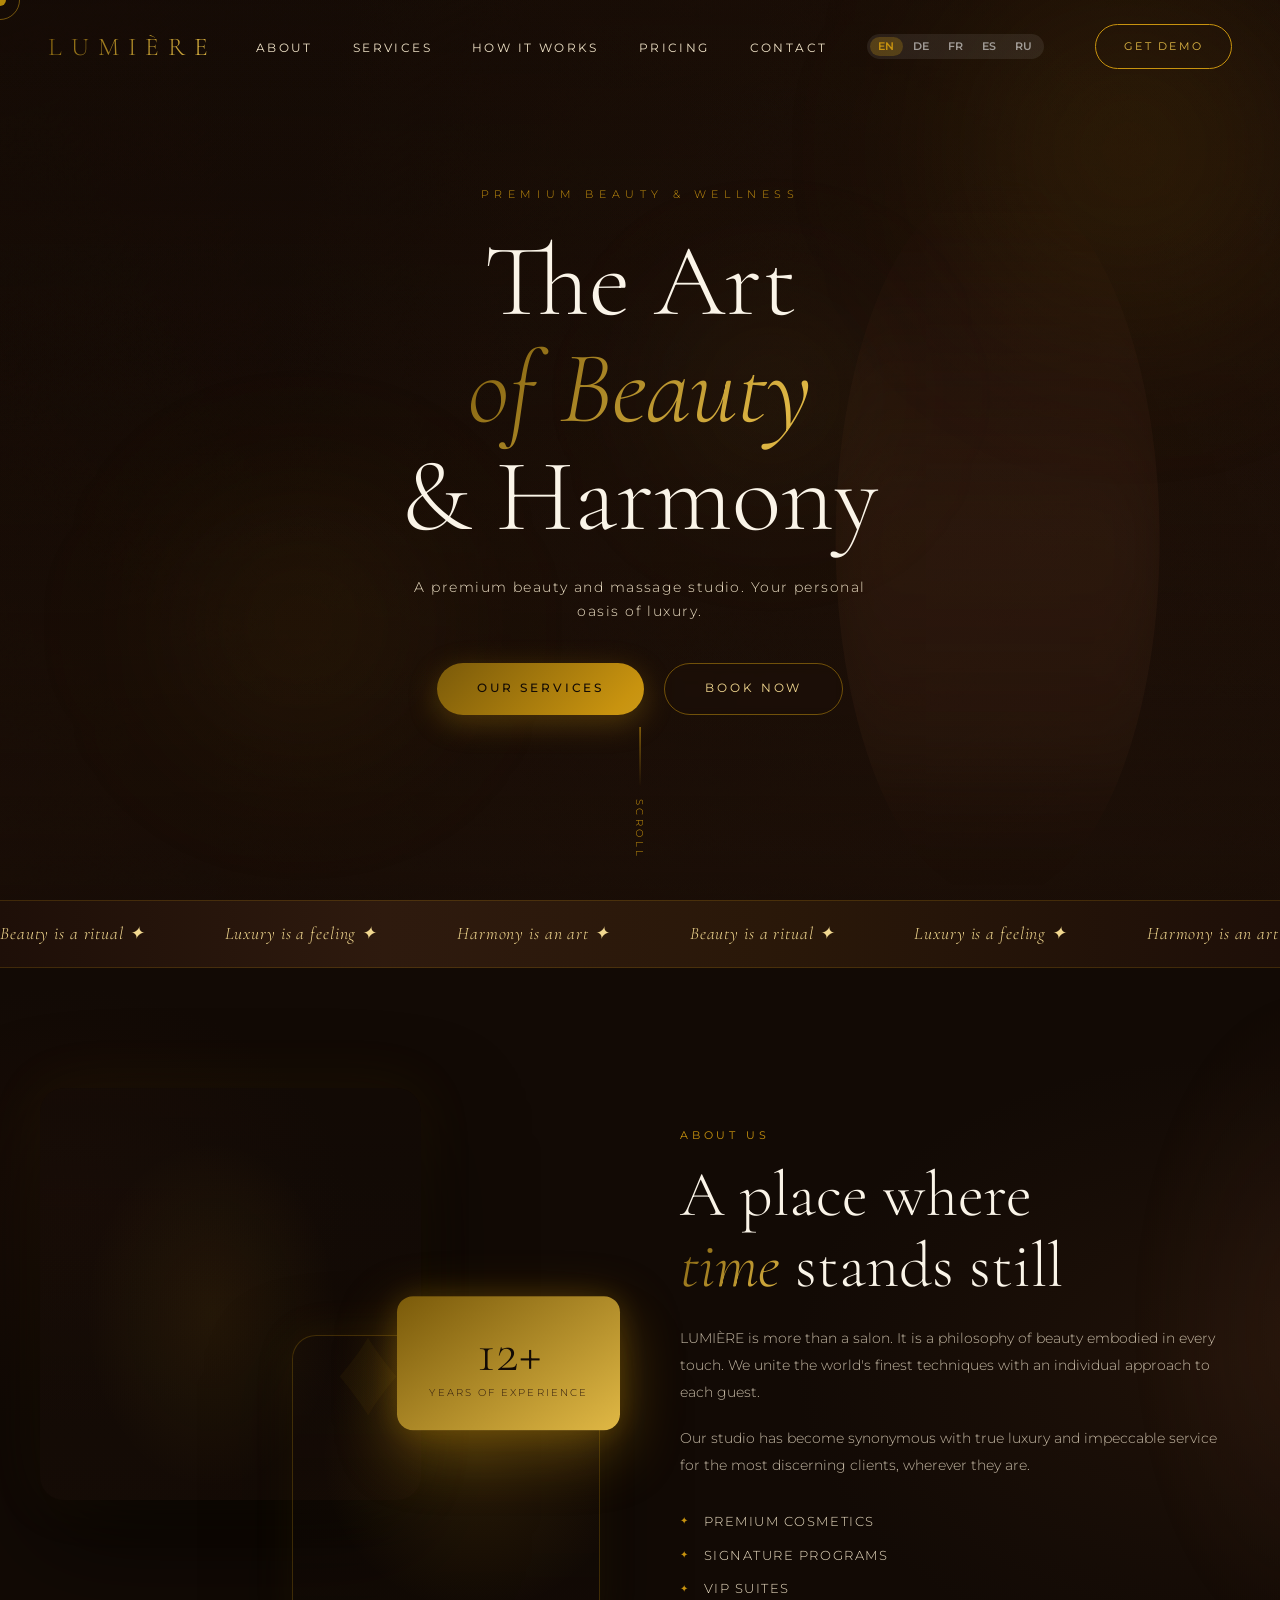
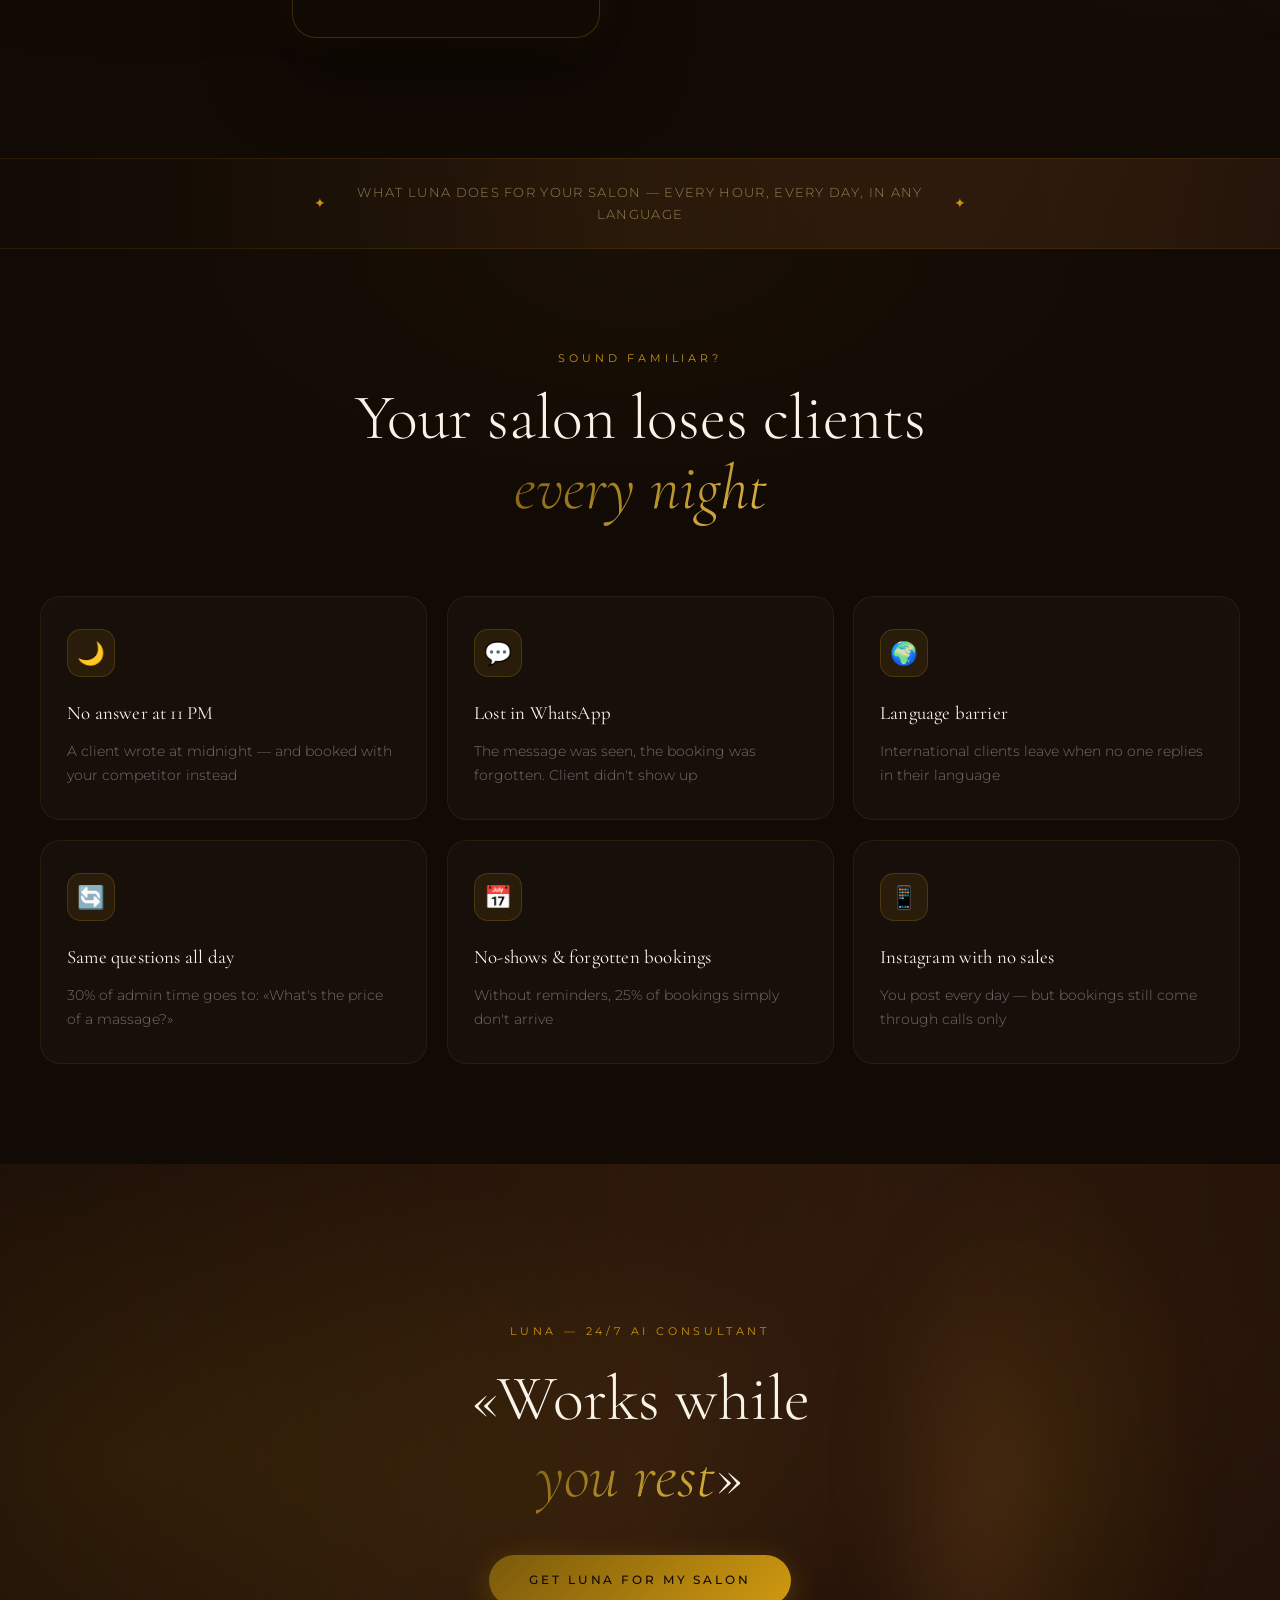
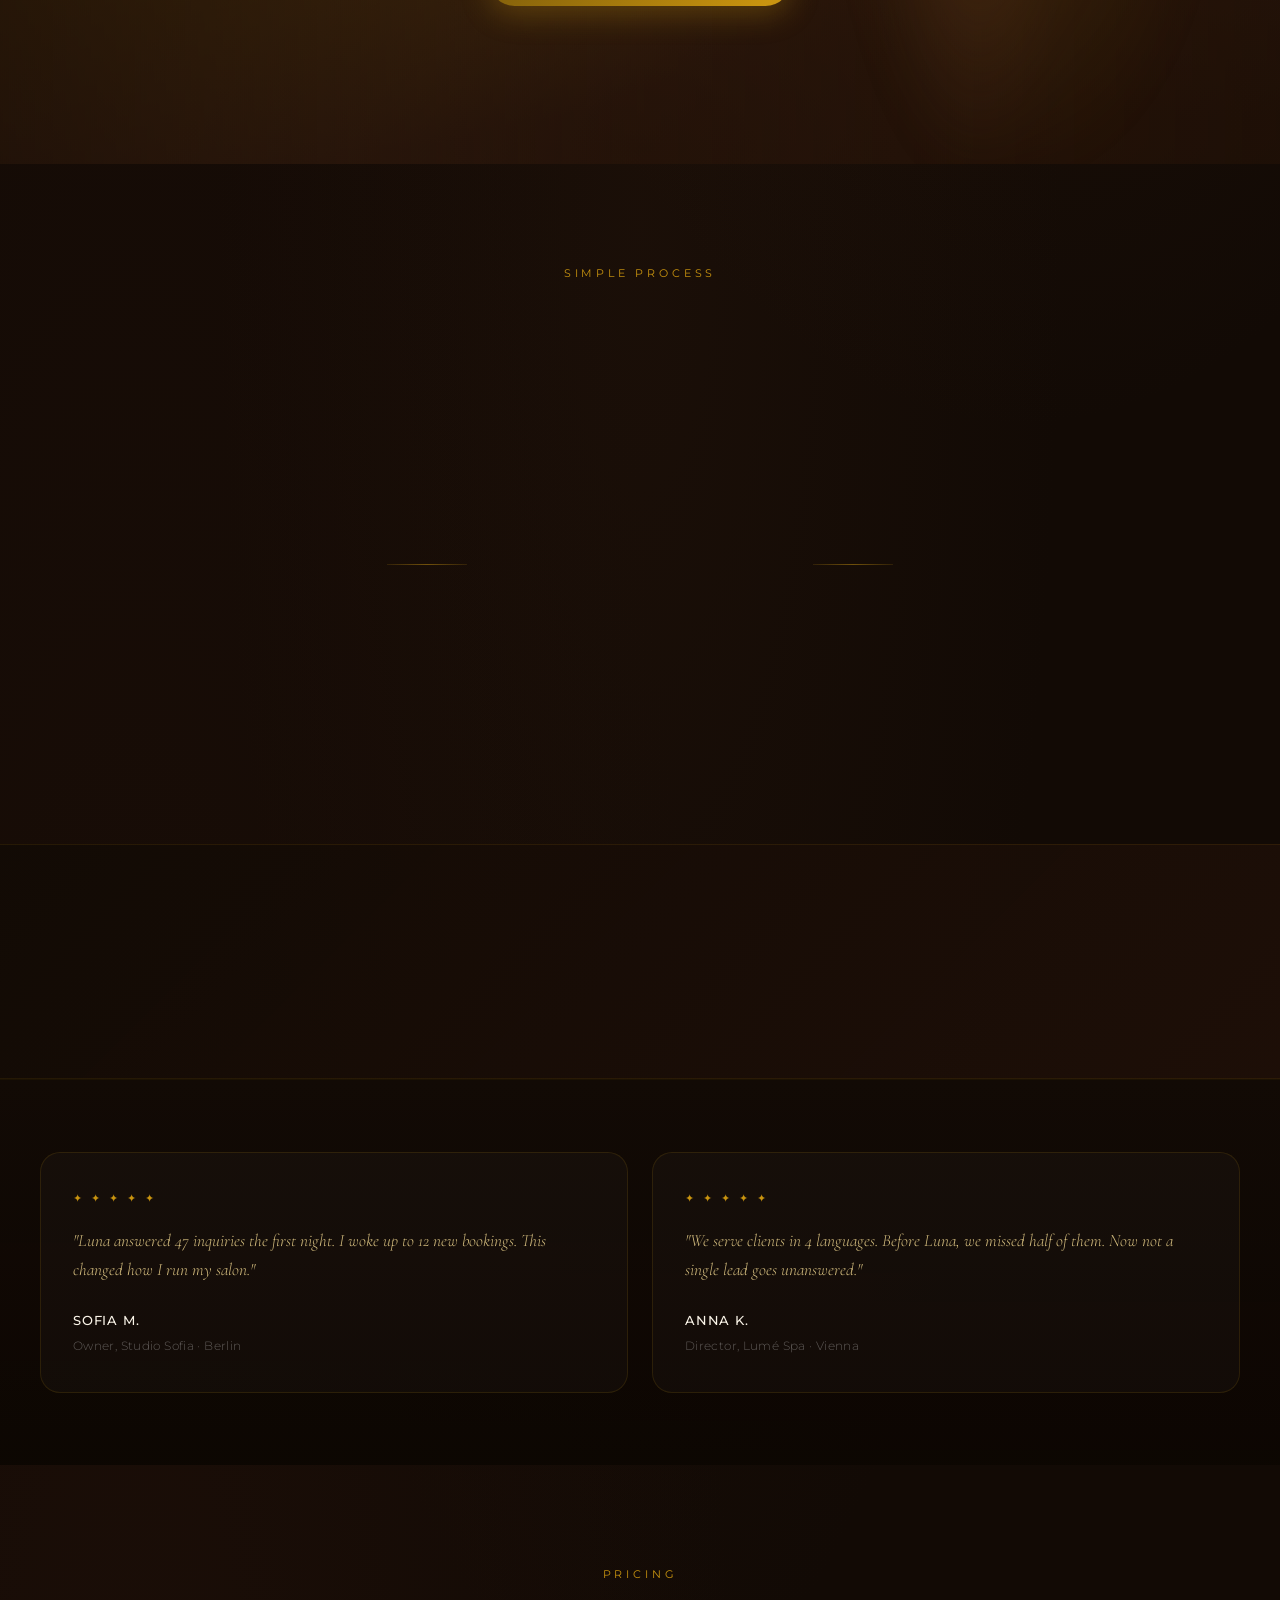
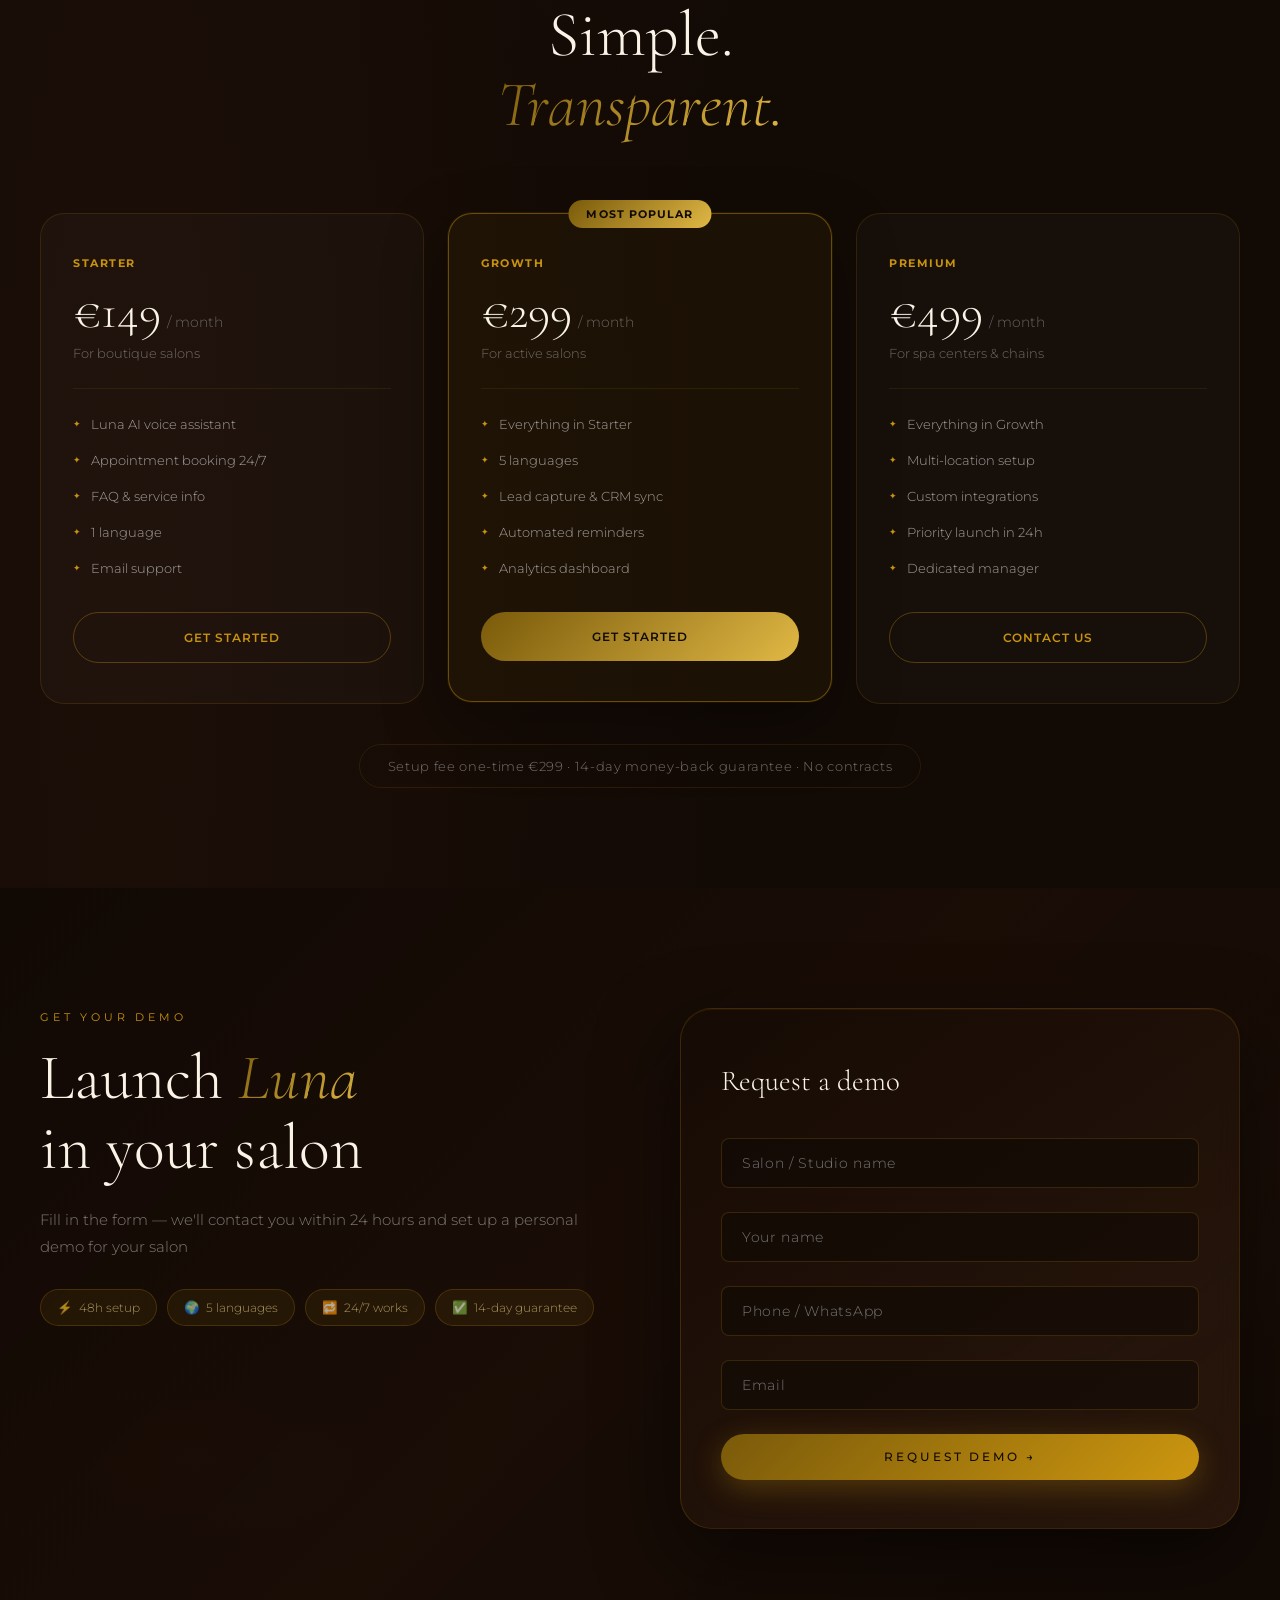
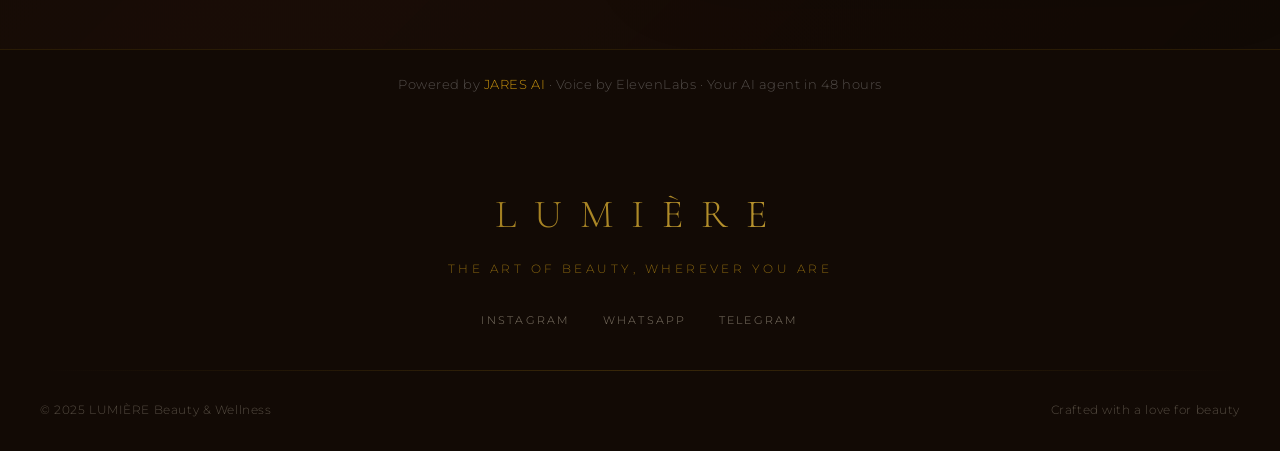
==== commit ffb4e6ba: "beauty: polish B2B landing — icon containers, social proof, pricing note - Pain card icons upgraded:" ====
--- a/beauty/index.html
+++ b/beauty/index.html
@@ -337,6 +337,30 @@
     </div>
   </section>
 
+  <!-- ── SOCIAL PROOF ── -->
+  <section class="luna-social">
+    <div class="container">
+      <div class="social-grid">
+        <div class="social-quote reveal-card" data-delay="0">
+          <div class="sq-stars">✦ ✦ ✦ ✦ ✦</div>
+          <p class="sq-text" data-i18n="sq1.text">"Luna answered 47 inquiries the first night. I woke up to 12 new bookings. This changed how I run my salon."</p>
+          <div class="sq-author">
+            <span class="sq-name" data-i18n="sq1.name">Sofia M.</span>
+            <span class="sq-role" data-i18n="sq1.role">Owner, Studio Sofia · Berlin</span>
+          </div>
+        </div>
+        <div class="social-quote reveal-card" data-delay="150">
+          <div class="sq-stars">✦ ✦ ✦ ✦ ✦</div>
+          <p class="sq-text" data-i18n="sq2.text">"We serve clients in 4 languages. Before Luna, we missed half of them. Now not a single lead goes unanswered."</p>
+          <div class="sq-author">
+            <span class="sq-name" data-i18n="sq2.name">Anna K.</span>
+            <span class="sq-role" data-i18n="sq2.role">Director, Lumé Spa · Vienna</span>
+          </div>
+        </div>
+      </div>
+    </div>
+  </section>
+
   <!-- ── PRICING ── -->
   <section class="luna-pricing" id="pricing">
     <div class="container">
@@ -386,7 +410,7 @@
           <a href="#contact" class="plan-cta plan-cta--outline" data-i18n="plan.contact">Contact us</a>
         </div>
       </div>
-      <p class="pricing-note reveal-up" data-i18n="price.note">Setup fee one-time €299 · 14-day money-back guarantee · No contracts</p>
+      <div style="text-align:center"><p class="pricing-note reveal-up" data-i18n="price.note">Setup fee one-time €299 · 14-day money-back guarantee · No contracts</p></div>
     </div>
   </section>
 
@@ -497,6 +521,8 @@
       'stat2.label':'Languages spoken fluently',
       'stat3.label':'More bookings in the first month',
       'stat4.label':'From agreement to launch',
+      'sq1.text':'"Luna answered 47 inquiries the first night. I woke up to 12 new bookings. This changed how I run my salon."','sq1.name':'Sofia M.','sq1.role':'Owner, Studio Sofia · Berlin',
+      'sq2.text':'"We serve clients in 4 languages. Before Luna, we missed half of them. Now not a single lead goes unanswered."','sq2.name':'Anna K.','sq2.role':'Director, Lumé Spa · Vienna',
       'price.eye':'Pricing','price.title':'Simple.<br><em>Transparent.</em>',
       'plan.mo':'/ month','plan.popular':'Most popular','plan.start':'Get started','plan.contact':'Contact us',
       'plan1.sub':'For boutique salons','plan1.f1':'Luna AI voice assistant','plan1.f2':'Appointment booking 24/7','plan1.f3':'FAQ &amp; service info','plan1.f4':'1 language','plan1.f5':'Email support',
@@ -538,6 +564,8 @@
       'stat2.label':'Sprachen fließend gesprochen',
       'stat3.label':'Mehr Buchungen im ersten Monat',
       'stat4.label':'Von der Vereinbarung bis zum Start',
+      'sq1.text':'"Luna hat in der ersten Nacht 47 Anfragen beantwortet. Ich wachte mit 12 neuen Buchungen auf."','sq1.name':'Sofia M.','sq1.role':'Inhaberin, Studio Sofia · Berlin',
+      'sq2.text':'"Wir betreuen Kunden in 4 Sprachen. Vor Luna haben wir die Hälfte verpasst. Jetzt geht kein Lead mehr verloren."','sq2.name':'Anna K.','sq2.role':'Direktorin, Lumé Spa · Wien',
       'price.eye':'Preise','price.title':'Einfach.<br><em>Transparent.</em>',
       'plan.mo':'/ Monat','plan.popular':'Am beliebtesten','plan.start':'Loslegen','plan.contact':'Kontaktieren',
       'plan1.sub':'Für Boutique-Salons','plan1.f1':'Luna KI-Sprachassistentin','plan1.f2':'Terminbuchung 24/7','plan1.f3':'FAQ &amp; Behandlungsinfos','plan1.f4':'1 Sprache','plan1.f5':'E-Mail-Support',
@@ -579,6 +607,8 @@
       'stat2.label':'Langues parlées couramment',
       'stat3.label':'Plus de réservations dès le premier mois',
       'stat4.label':"De l'accord au lancement",
+      'sq1.text':'"Luna a répondu à 47 demandes la première nuit. Je me suis réveillée avec 12 nouvelles réservations."','sq1.name':'Sofia M.','sq1.role':'Propriétaire, Studio Sofia · Berlin',
+      'sq2.text':'"Nous accueillons des clients en 4 langues. Avant Luna, on en ratait la moitié. Maintenant aucun lead ne reste sans réponse."','sq2.name':'Anna K.','sq2.role':'Directrice, Lumé Spa · Vienne',
       'price.eye':'Tarifs','price.title':'Simple.<br><em>Transparent.</em>',
       'plan.mo':'/ mois','plan.popular':'Le plus populaire','plan.start':'Commencer','plan.contact':'Nous contacter',
       'plan1.sub':'Pour les salons boutique','plan1.f1':'Assistante vocale IA Luna','plan1.f2':'Réservation de rendez-vous 24/7','plan1.f3':'FAQ &amp; infos soins','plan1.f4':'1 langue','plan1.f5':'Support par e-mail',
@@ -620,6 +650,8 @@
       'stat2.label':'Idiomas hablados con fluidez',
       'stat3.label':'Más reservas en el primer mes',
       'stat4.label':'Del acuerdo al lanzamiento',
+      'sq1.text':'"Luna respondió 47 consultas la primera noche. Me desperté con 12 nuevas reservas. Esto cambió cómo gestiono mi salón."','sq1.name':'Sofia M.','sq1.role':'Propietaria, Studio Sofia · Berlín',
+      'sq2.text':'"Atendemos clientes en 4 idiomas. Antes de Luna perdíamos la mitad. Ahora ningún lead queda sin respuesta."','sq2.name':'Anna K.','sq2.role':'Directora, Lumé Spa · Viena',
       'price.eye':'Precios','price.title':'Simple.<br><em>Transparente.</em>',
       'plan.mo':'/ mes','plan.popular':'Más popular','plan.start':'Empezar','plan.contact':'Contáctanos',
       'plan1.sub':'Para salones boutique','plan1.f1':'Asistente de voz IA Luna','plan1.f2':'Reservas 24/7','plan1.f3':'FAQ e info de servicios','plan1.f4':'1 idioma','plan1.f5':'Soporte por email',
@@ -661,6 +693,8 @@
       'stat2.label':'Языков говорит свободно',
       'stat3.label':'Больше записей в первый месяц',
       'stat4.label':'От договорённости до запуска',
+      'sq1.text':'"Luna ответила на 47 запросов в первую же ночь. Я проснулась и увидела 12 новых броней. Это изменило мой салон."','sq1.name':'Sofia M.','sq1.role':'Владелица, Studio Sofia · Берлин',
+      'sq2.text':'"Мы работаем с клиентами на 4 языках. До Луны половину теряли. Теперь ни один лид не остаётся без ответа."','sq2.name':'Anna K.','sq2.role':'Директор, Lumé Spa · Вена',
       'price.eye':'Цены','price.title':'Просто.<br><em>Прозрачно.</em>',
       'plan.mo':'/ мес','plan.popular':'Самый популярный','plan.start':'Начать','plan.contact':'Связаться',
       'plan1.sub':'Для небольших салонов','plan1.f1':'ИИ голосовой ассистент Луна','plan1.f2':'Запись клиентов 24/7','plan1.f3':'FAQ и информация об услугах','plan1.f4':'1 язык','plan1.f5':'Email поддержка',
--- a/beauty/style.css
+++ b/beauty/style.css
@@ -1995,7 +1995,14 @@
   transform: translateY(-4px);
   box-shadow: 0 12px 40px rgba(0,0,0,0.2);
 }
-.pain-icon { font-size: 1.7rem; margin-bottom: 18px; display: block; }
+.pain-icon {
+  width: 48px; height: 48px; margin-bottom: 20px;
+  display: flex; align-items: center; justify-content: center;
+  background: rgba(200,147,15,0.10);
+  border: 1px solid rgba(200,147,15,0.22);
+  border-radius: 14px;
+  font-size: 1.4rem; line-height: 1;
+}
 .pain-card h3 {
   font-family: var(--font-display); font-size: 1.18rem; font-weight: 400;
   color: var(--cream); margin: 0 0 10px; letter-spacing: 0.01em;
@@ -2003,6 +2010,46 @@
 .pain-card p {
   font-family: var(--font-body); font-size: 0.86rem;
   color: rgba(255,255,255,0.4); line-height: 1.75; margin: 0;
+}
+
+/* Social proof */
+.luna-social {
+  padding: 72px 0;
+  background: linear-gradient(180deg, var(--choco-dark) 0%, rgba(12,6,2,0.95) 100%);
+  border-top: 1px solid rgba(200,147,15,0.08);
+}
+.social-grid {
+  display: grid; grid-template-columns: 1fr 1fr; gap: 24px;
+}
+.social-quote {
+  background: rgba(255,255,255,0.025);
+  border: 1px solid rgba(200,147,15,0.14);
+  border-radius: 20px; padding: 36px 32px;
+  transition: border-color 0.3s, box-shadow 0.3s;
+}
+.social-quote:hover {
+  border-color: rgba(200,147,15,0.28);
+  box-shadow: 0 8px 32px rgba(0,0,0,0.18);
+}
+.sq-stars {
+  color: var(--gold); font-size: 0.7rem; letter-spacing: 3px;
+  margin-bottom: 18px;
+}
+.sq-text {
+  font-family: var(--font-display); font-size: 1.08rem;
+  font-style: italic; font-weight: 300;
+  color: rgba(242,216,144,0.85); line-height: 1.7;
+  margin: 0 0 24px;
+}
+.sq-author { display: flex; flex-direction: column; gap: 4px; }
+.sq-name {
+  font-family: var(--font-body); font-size: 0.82rem;
+  font-weight: 500; color: var(--cream); letter-spacing: 0.06em;
+  text-transform: uppercase;
+}
+.sq-role {
+  font-family: var(--font-body); font-size: 0.78rem;
+  color: rgba(255,255,255,0.32); letter-spacing: 0.03em;
 }
 
 /* How it works */
@@ -2132,8 +2179,11 @@
 .plan-cta--outline:hover { background: rgba(200,147,15,0.08); }
 .pricing-note {
   text-align: center; margin-top: 40px;
-  font-family: var(--font-body); font-size: 0.8rem;
-  color: rgba(255,255,255,0.28); letter-spacing: 0.04em;
+  font-family: var(--font-body); font-size: 0.82rem;
+  color: rgba(255,255,255,0.42); letter-spacing: 0.05em;
+  border: 1px solid rgba(200,147,15,0.12);
+  border-radius: 100px; padding: 10px 28px;
+  display: inline-block;
 }
 
 /* Demo contact additions */
@@ -2169,6 +2219,7 @@
 @media (max-width: 900px) {
   .pain-grid { grid-template-columns: repeat(2, 1fr); }
   .results-grid { grid-template-columns: repeat(2, 1fr); gap: 24px; }
+  .social-grid { grid-template-columns: 1fr; }
   .pricing-grid { grid-template-columns: 1fr; max-width: 420px; margin-left: auto; margin-right: auto; }
   .price-plan--popular { transform: none; }
 }
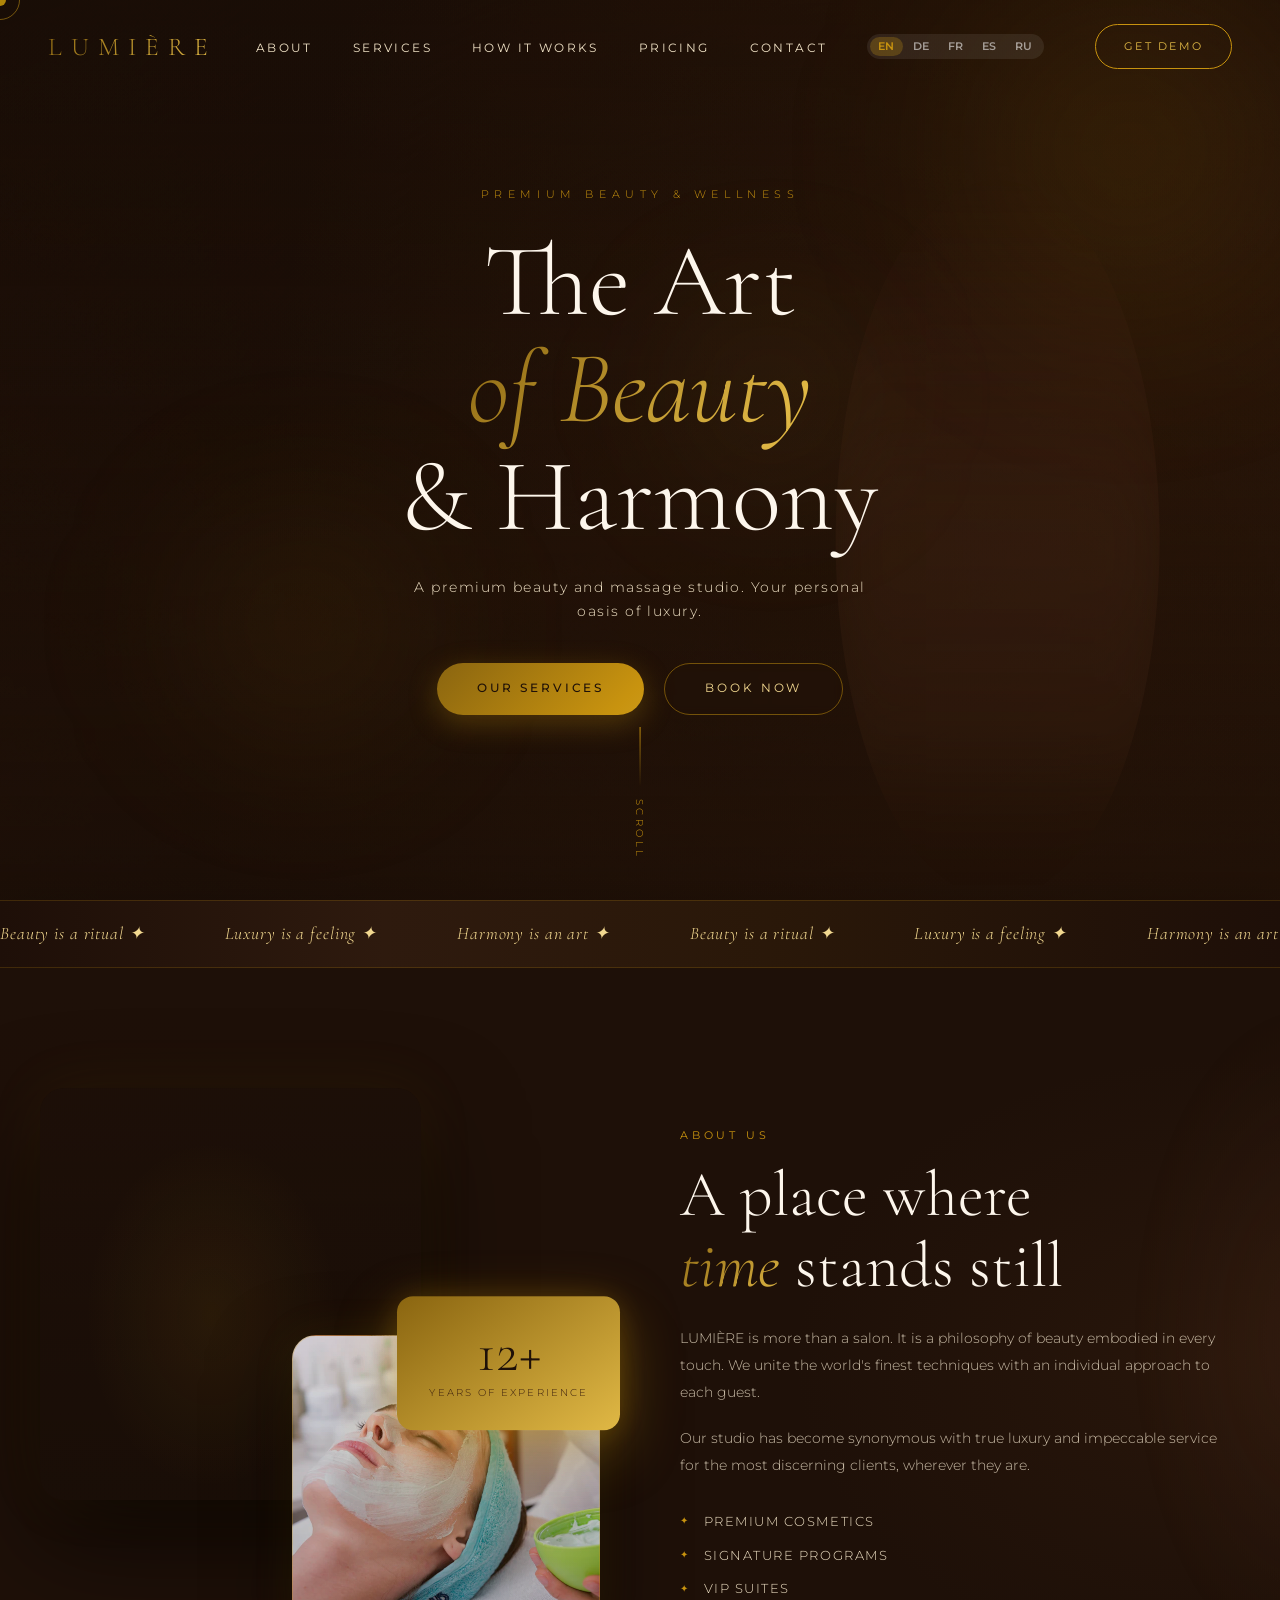
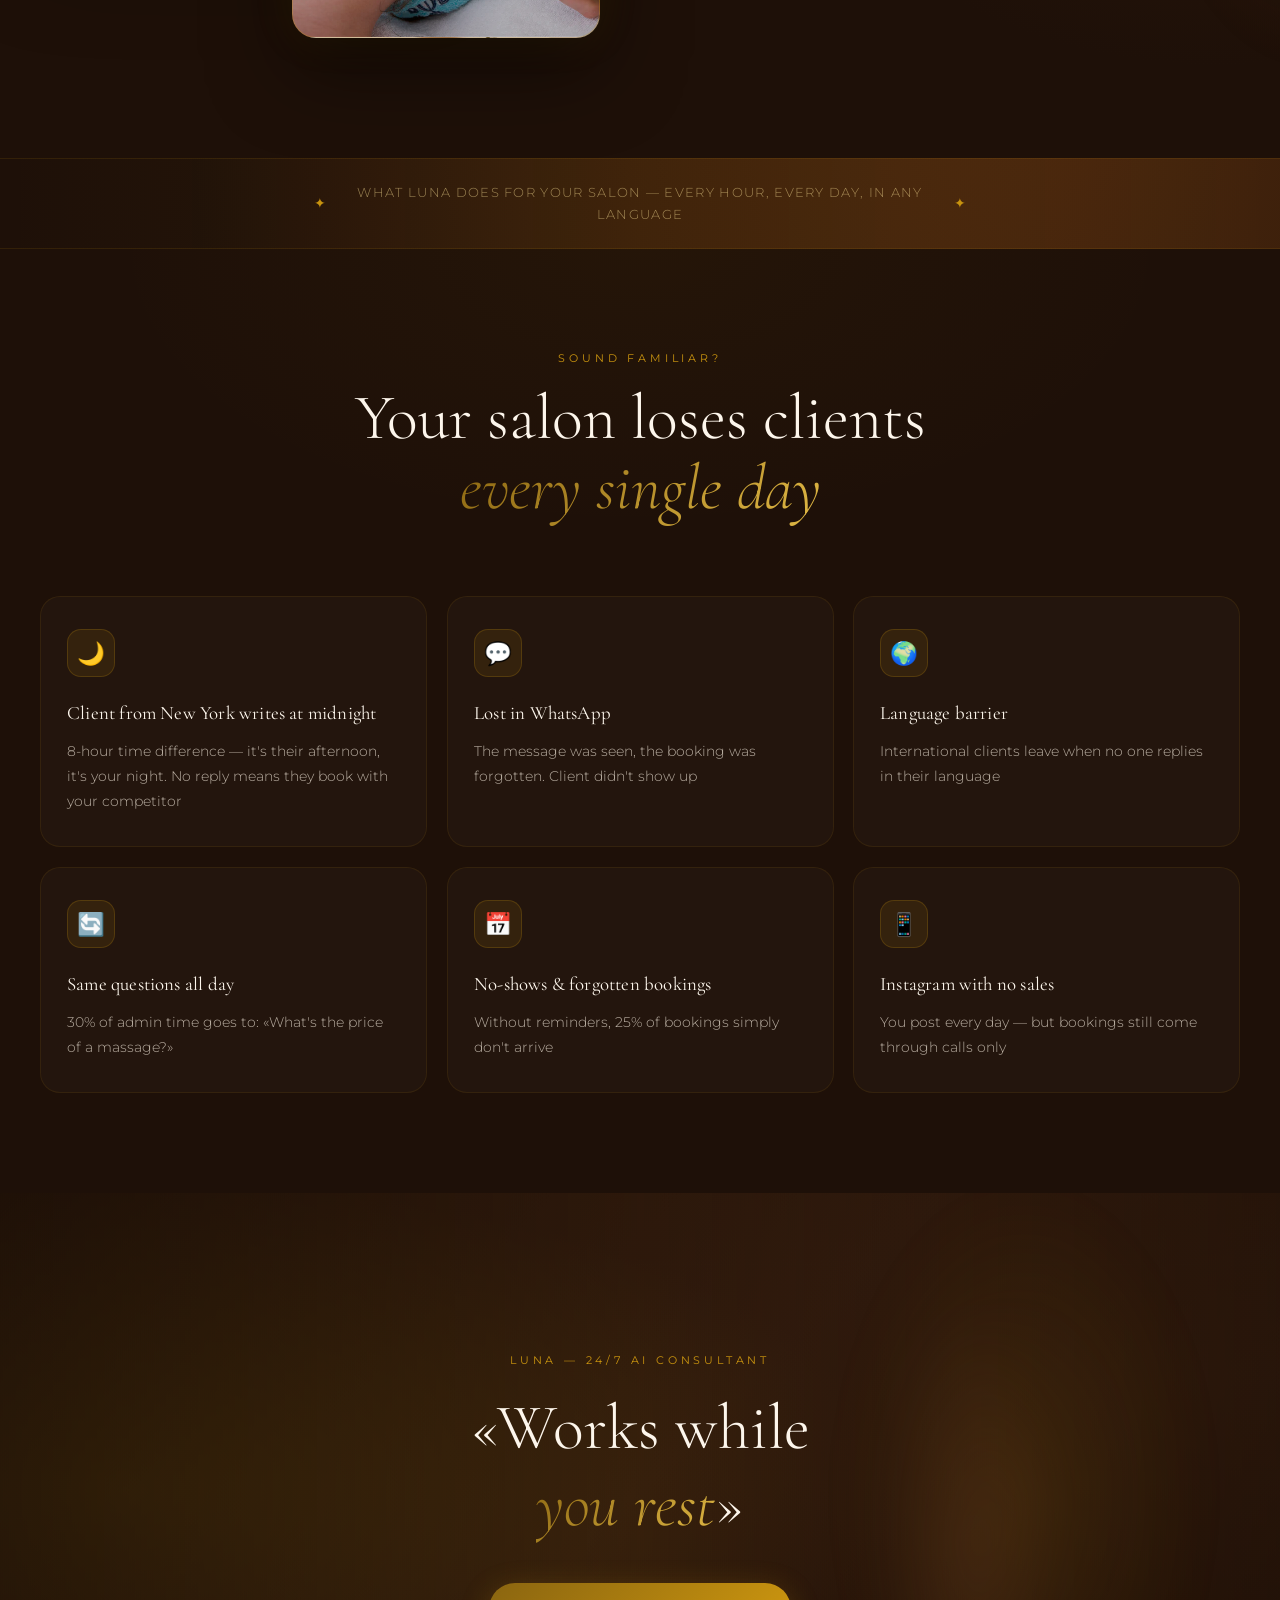
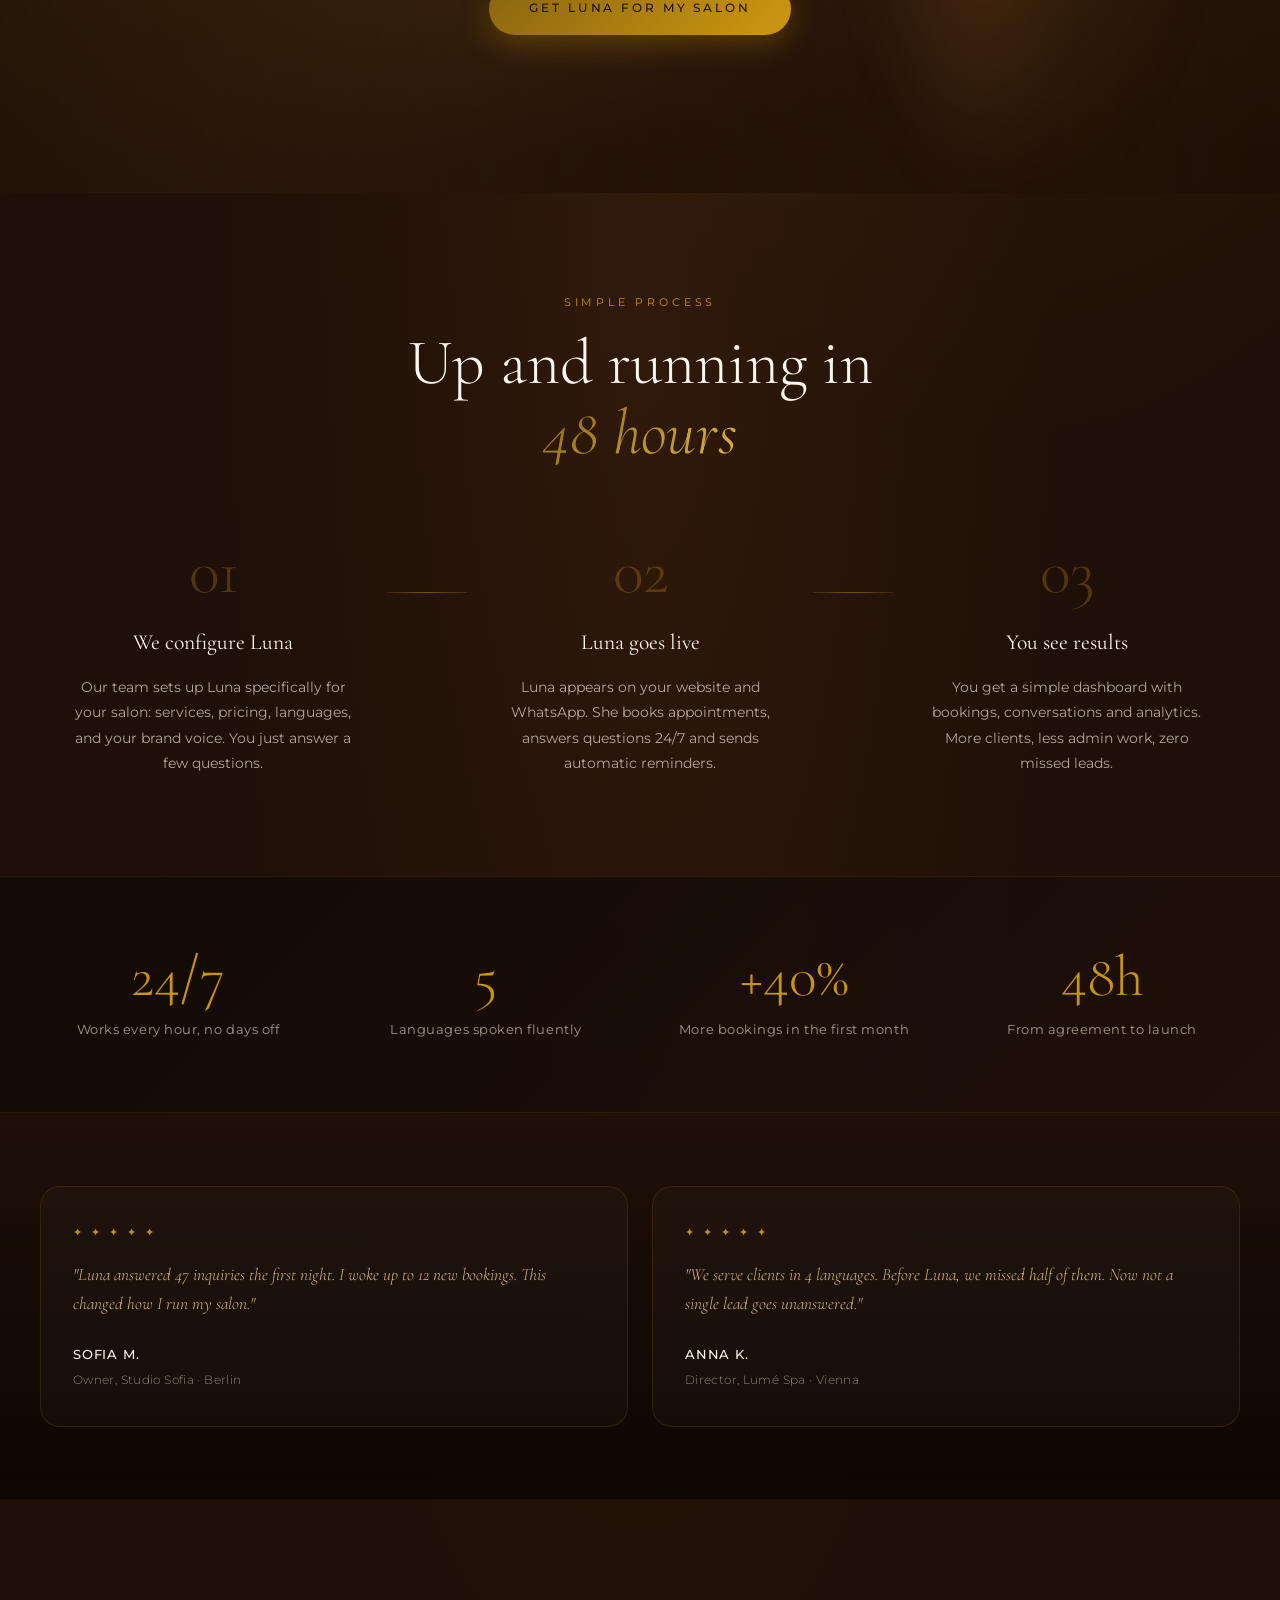
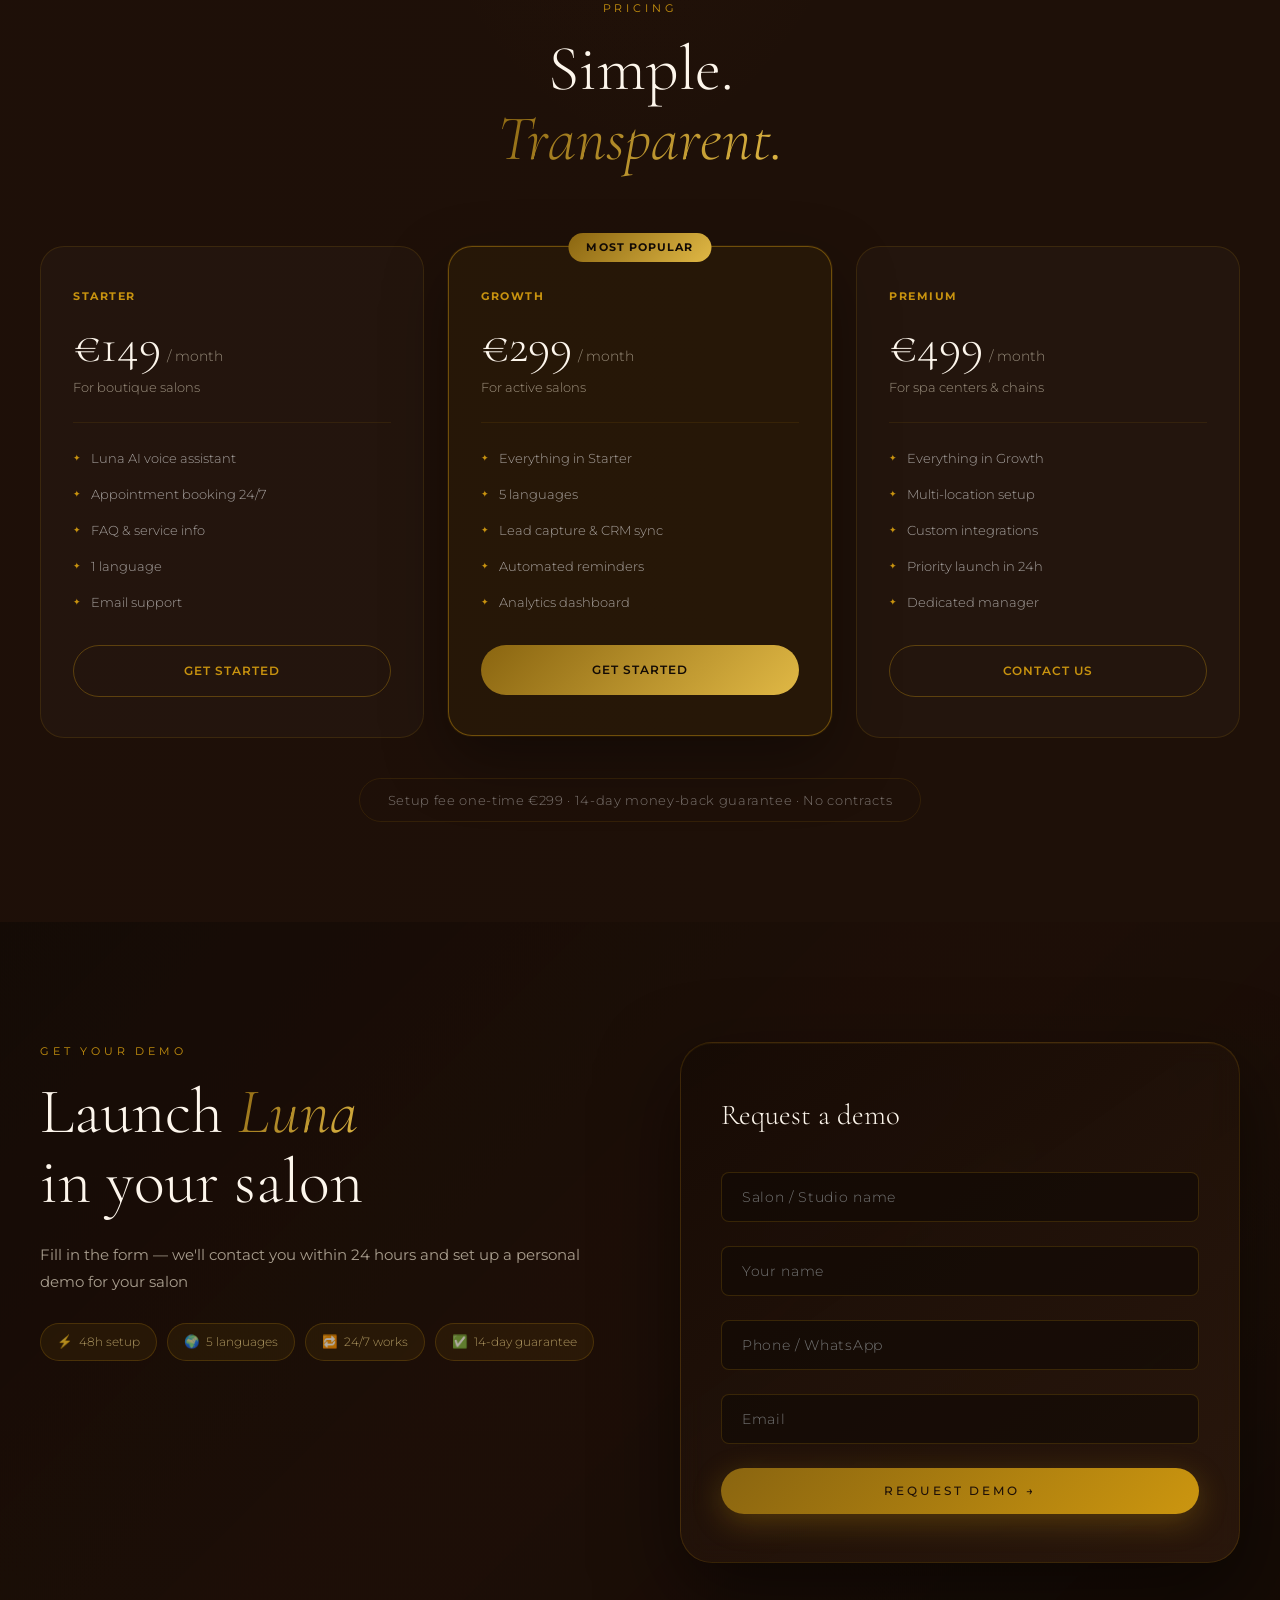
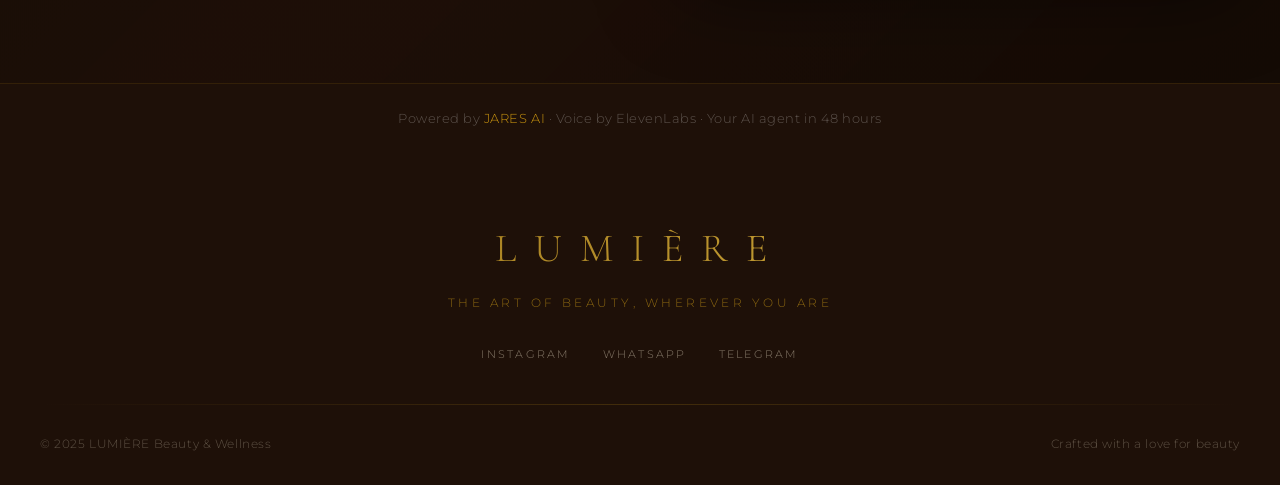
==== commit 5319061b: "beauty: amber theme, readability polish, spa photo, RU Luna (Latin), copy fixes - Lighter amber-myst" ====
--- a/beauty/index.html
+++ b/beauty/index.html
@@ -235,13 +235,13 @@
     <div class="container">
       <div class="section-header">
         <p class="section-eyebrow reveal-up" data-i18n="pain.eye">Sound familiar?</p>
-        <h2 class="section-title reveal-up" data-i18n="pain.title">Your salon loses clients<br><em>every night</em></h2>
+        <h2 class="section-title reveal-up" data-i18n="pain.title">Your salon loses clients<br><em>every single day</em></h2>
       </div>
       <div class="pain-grid">
         <div class="pain-card reveal-card" data-delay="0">
           <div class="pain-icon">🌙</div>
-          <h3 data-i18n="p1.title">No answer at 11 PM</h3>
-          <p data-i18n="p1.desc">A client wrote at midnight — and booked with your competitor instead</p>
+          <h3 data-i18n="p1.title">Client from New York writes at midnight</h3>
+          <p data-i18n="p1.desc">8-hour time difference — it's their afternoon, it's your night. No reply means they book with your competitor</p>
         </div>
         <div class="pain-card reveal-card" data-delay="100">
           <div class="pain-icon">💬</div>
@@ -505,8 +505,8 @@
       'about.desc2':'Our studio has become synonymous with true luxury and impeccable service for the most discerning clients, wherever they are.',
       'about.stat':'Years of Experience','about.f1':'Premium cosmetics','about.f2':'Signature programs','about.f3':'VIP suites',
       'lt.text':'What Luna does for your salon — every hour, every day, in any language',
-      'pain.eye':'Sound familiar?','pain.title':'Your salon loses clients<br><em>every night</em>',
-      'p1.title':'No answer at 11 PM','p1.desc':'A client wrote at midnight — and booked with your competitor instead',
+      'pain.eye':'Sound familiar?','pain.title':'Your salon loses clients<br><em>every single day</em>',
+      'p1.title':'Client from New York writes at midnight','p1.desc':'8-hour time difference — it\'s their afternoon, it\'s your night. No reply means they book with your competitor',
       'p2.title':'Lost in WhatsApp','p2.desc':"The message was seen, the booking was forgotten. Client didn't show up",
       'p3.title':'Language barrier','p3.desc':'International clients leave when no one replies in their language',
       'p4.title':'Same questions all day','p4.desc':"30% of admin time goes to: «What's the price of a massage?»",
@@ -548,8 +548,8 @@
       'about.desc2':'Unser Studio ist ein Synonym für wahren Luxus und makellosen Service für die anspruchsvollsten Kunden – überall auf der Welt.',
       'about.stat':'Jahre Erfahrung','about.f1':'Premium Kosmetik','about.f2':'Signature-Programme','about.f3':'VIP-Suiten',
       'lt.text':'Was Luna für Ihren Salon tut — jede Stunde, jeden Tag, in jeder Sprache',
-      'pain.eye':'Kommt Ihnen das bekannt vor?','pain.title':'Ihr Salon verliert Kunden<br><em>jede Nacht</em>',
-      'p1.title':'Keine Antwort um 23 Uhr','p1.desc':'Ein Kunde schrieb um Mitternacht — und buchte stattdessen bei Ihrem Konkurrenten',
+      'pain.eye':'Kommt Ihnen das bekannt vor?','pain.title':'Ihr Salon verliert Kunden<br><em>jeden Tag</em>',
+      'p1.title':'Kundin aus New York schreibt um Mitternacht','p1.desc':'8 Stunden Zeitunterschied — bei ihr ist Nachmittag, bei Ihnen Nacht. Keine Antwort bedeutet: sie bucht beim Konkurrenten',
       'p2.title':'Verloren in WhatsApp','p2.desc':'Die Nachricht wurde gesehen, die Buchung vergessen. Der Kunde erschien nicht.',
       'p3.title':'Sprachbarriere','p3.desc':'Internationale Kunden gehen, wenn niemand in ihrer Sprache antwortet',
       'p4.title':'Dieselben Fragen den ganzen Tag','p4.desc':'30% der Administrationszeit geht für: «Was kostet eine Massage?»',
@@ -591,8 +591,8 @@
       'about.desc2':"Notre studio est devenu synonyme de vrai luxe et de service impeccable pour les clients les plus exigeants, où qu'ils soient.",
       'about.stat':"Années d'expérience",'about.f1':'Cosmétiques premium','about.f2':'Programmes signature','about.f3':'Suites VIP',
       'lt.text':'Ce que Luna fait pour votre salon — à toute heure, chaque jour, dans toutes les langues',
-      'pain.eye':'Ça vous parle ?','pain.title':'Votre salon perd des clients<br><em>chaque nuit</em>',
-      'p1.title':'Pas de réponse à 23h','p1.desc':'Une cliente a écrit à minuit — et a réservé chez votre concurrent',
+      'pain.eye':'Ça vous parle ?','pain.title':'Votre salon perd des clients<br><em>chaque jour</em>',
+      'p1.title':'Une cliente de New York écrit à minuit','p1.desc':'8 heures de décalage — chez elle c\'est l\'après-midi, chez vous la nuit. Sans réponse, elle réserve chez votre concurrent',
       'p2.title':'Perdu dans WhatsApp','p2.desc':"Le message a été vu, la réservation oubliée. La cliente ne s'est pas présentée.",
       'p3.title':'Barrière linguistique','p3.desc':'Les clients internationaux partent quand personne ne répond dans leur langue',
       'p4.title':'Les mêmes questions toute la journée','p4.desc':"30% du temps admin va à : «Quel est le prix d'un massage ?»",
@@ -634,8 +634,8 @@
       'about.desc2':'Nuestro estudio se ha convertido en sinónimo de verdadero lujo y servicio impecable para los clientes más exigentes, estén donde estén.',
       'about.stat':'Años de experiencia','about.f1':'Cosmética premium','about.f2':'Programas exclusivos','about.f3':'Suites VIP',
       'lt.text':'Lo que Luna hace por tu salón — cada hora, cada día, en cualquier idioma',
-      'pain.eye':'¿Te suena familiar?','pain.title':'Tu salón pierde clientes<br><em>cada noche</em>',
-      'p1.title':'Sin respuesta a las 11 PM','p1.desc':'Una clienta escribió a medianoche — y reservó con tu competidor',
+      'pain.eye':'¿Te suena familiar?','pain.title':'Tu salón pierde clientes<br><em>cada día</em>',
+      'p1.title':'Clienta de Nueva York escribe a medianoche','p1.desc':'8 horas de diferencia — para ella es su tarde, para ti es de noche. Sin respuesta, reserva con tu competidor',
       'p2.title':'Perdido en WhatsApp','p2.desc':'El mensaje fue visto, la reserva olvidada. La clienta no apareció.',
       'p3.title':'Barrera del idioma','p3.desc':'Los clientes internacionales se van cuando nadie responde en su idioma',
       'p4.title':'Las mismas preguntas todo el día','p4.desc':"El 30% del tiempo admin va a: «¿Cuánto cuesta un masaje?»",
@@ -676,32 +676,32 @@
       'about.desc1':'LUMIÈRE — это не просто салон. Это философия красоты, воплощённая в каждом прикосновении. Мы объединяем лучшие мировые техники с индивидуальным подходом к каждой гостье.',
       'about.desc2':'Наш салон стал синонимом истинной роскоши и безупречного сервиса для самых взыскательных клиентов — где бы они ни находились.',
       'about.stat':'Лет опыта','about.f1':'Премиум косметика','about.f2':'Авторские программы','about.f3':'VIP кабинеты',
-      'lt.text':'Что Луна делает для вашего салона — каждый час, каждый день, на любом языке',
-      'pain.eye':'Знакомо?','pain.title':'Ваш салон теряет клиентов<br><em>каждую ночь</em>',
-      'p1.title':'Нет ответа в 23:00','p1.desc':'Клиент написал в полночь — и записался к конкурентам вместо вас',
+      'lt.text':'Что Luna делает для вашего салона — каждый час, каждый день, на любом языке',
+      'pain.eye':'Знакомо?','pain.title':'Ваш салон теряет клиентов<br><em>каждый день</em>',
+      'p1.title':'Клиент из Америки пишет в полночь','p1.desc':'Разница 8 часов — у него рабочий день, у вас ночь. Он пишет, ждёт ответа, не получает — и уходит к конкуренту',
       'p2.title':'Потеряно в WhatsApp','p2.desc':'Сообщение увидели, запись забыли. Клиент не пришёл.',
       'p3.title':'Языковой барьер','p3.desc':'Иностранные клиенты уходят, когда никто не отвечает на их языке',
       'p4.title':'Одни и те же вопросы весь день','p4.desc':'30% времени администратора уходит на: «Сколько стоит массаж?»',
       'p5.title':'Неявки и забытые записи','p5.desc':'Без напоминаний 25% записей просто не приходят',
       'p6.title':'Instagram без продаж','p6.desc':'Постите каждый день — а запись всё равно идёт только по телефону',
-      'banner.eye':'Луна — ИИ-консультант 24/7','banner.quote':'«Работает пока<br><em>вы отдыхаете</em>»','banner.btn':'Хочу Луну для своего салона',
+      'banner.eye':'Luna — ИИ-консультант 24/7','banner.quote':'«Работает пока<br><em>вы отдыхаете</em>»','banner.btn':'Хочу Luna для своего салона',
       'how.eye':'Простой процесс','how.title':'Запуск за<br><em>48 часов</em>',
-      'h1.title':'Мы настраиваем Луну','h1.desc':'Наша команда настраивает Луну под ваш салон: услуги, цены, языки и голос вашего бренда. Вы просто отвечаете на несколько вопросов.',
-      'h2.title':'Луна выходит в эфир','h2.desc':'Луна появляется на вашем сайте и в WhatsApp. Записывает клиентов, отвечает на вопросы 24/7 и отправляет напоминания.',
+      'h1.title':'Мы настраиваем Luna','h1.desc':'Наша команда настраивает Luna под ваш салон: услуги, цены, языки и голос вашего бренда. Вы просто отвечаете на несколько вопросов.',
+      'h2.title':'Luna выходит в эфир','h2.desc':'Luna появляется на вашем сайте и в WhatsApp. Записывает клиентов, отвечает на вопросы 24/7 и отправляет напоминания.',
       'h3.title':'Вы видите результаты','h3.desc':'Вы получаете простую панель с записями, разговорами и аналитикой. Больше клиентов, меньше рутины, ноль пропущенных лидов.',
       'stat1.label':'Работает каждый час, без выходных',
       'stat2.label':'Языков говорит свободно',
       'stat3.label':'Больше записей в первый месяц',
       'stat4.label':'От договорённости до запуска',
       'sq1.text':'"Luna ответила на 47 запросов в первую же ночь. Я проснулась и увидела 12 новых броней. Это изменило мой салон."','sq1.name':'Sofia M.','sq1.role':'Владелица, Studio Sofia · Берлин',
-      'sq2.text':'"Мы работаем с клиентами на 4 языках. До Луны половину теряли. Теперь ни один лид не остаётся без ответа."','sq2.name':'Anna K.','sq2.role':'Директор, Lumé Spa · Вена',
+      'sq2.text':'"Мы работаем с клиентами на 4 языках. До Luna половину теряли. Теперь ни один лид не остаётся без ответа."','sq2.name':'Anna K.','sq2.role':'Директор, Lumé Spa · Вена',
       'price.eye':'Цены','price.title':'Просто.<br><em>Прозрачно.</em>',
       'plan.mo':'/ мес','plan.popular':'Самый популярный','plan.start':'Начать','plan.contact':'Связаться',
-      'plan1.sub':'Для небольших салонов','plan1.f1':'ИИ голосовой ассистент Луна','plan1.f2':'Запись клиентов 24/7','plan1.f3':'FAQ и информация об услугах','plan1.f4':'1 язык','plan1.f5':'Email поддержка',
+      'plan1.sub':'Для небольших салонов','plan1.f1':'ИИ голосовой ассистент Luna','plan1.f2':'Запись клиентов 24/7','plan1.f3':'FAQ и информация об услугах','plan1.f4':'1 язык','plan1.f5':'Email поддержка',
       'plan2.sub':'Для активных салонов','plan2.f1':'Всё из Starter','plan2.f2':'5 языков','plan2.f3':'Сбор лидов и синхронизация CRM','plan2.f4':'Автоматические напоминания','plan2.f5':'Аналитика и дашборд',
       'plan3.sub':'Для спа-центров и сетей','plan3.f1':'Всё из Growth','plan3.f2':'Настройка для нескольких точек','plan3.f3':'Кастомные интеграции','plan3.f4':'Приоритетный запуск за 24ч','plan3.f5':'Персональный менеджер',
       'price.note':'Единовременная плата за настройку €299 · Гарантия возврата 14 дней · Без контрактов',
-      'demo.eye':'Получить демо','demo.title':'Запустить <em>Луну</em><br>в вашем салоне',
+      'demo.eye':'Получить демо','demo.title':'Запустить <em>Luna</em><br>в вашем салоне',
       'demo.sub':'Заполните форму — мы свяжемся в течение 24 часов и проведём персональное демо для вашего салона',
       'chip1':'Запуск за 48ч','chip2':'5 языков','chip3':'Работает 24/7','chip4':'Гарантия 14 дней',
       'form.title':'Запросить демо','form.salon':'Название салона / студии','form.name':'Ваше имя','form.phone':'Телефон / WhatsApp','form.email':'Email','form.btn':'Запросить демо →','form.sent':'Заявка отправлена ✓',
--- a/beauty/style.css
+++ b/beauty/style.css
@@ -5,18 +5,21 @@
 
 /* --- CSS Variables (Design Tokens) --- */
 :root {
-  --choco-dark:   #120a05;
-  --choco-deep:   #1e0f08;
-  --choco-mid:    #2e1a0e;
-  --choco-warm:   #4a2a14;
-  --gold-dark:    #7a5a0a;
-  --gold-mid:     #a87800;
+  --choco-dark:   #1e1008;   /* lighter — amber-warm mystical */
+  --choco-deep:   #271708;
+  --choco-mid:    #3c200e;
+  --choco-warm:   #582d14;
+  --amber:        #a15416;   /* key warm amber accent */
+  --amber-light:  #c47820;
+  --amber-glow:   rgba(161,84,22,0.3);
+  --gold-dark:    #8a6510;
+  --gold-mid:     #b88800;
   --gold:         #c8930f;
   --gold-light:   #e0b845;
   --gold-pale:    #f2d890;
   --gold-glow:    rgba(200,147,15,0.35);
-  --cream:        #faf4e8;
-  --cream-warm:   #ede0c5;
+  --cream:        #fdf6ec;
+  --cream-warm:   #eee0c4;
   --white:        #ffffff;
 
   --font-display: 'Cormorant Garamond', serif;
@@ -51,11 +54,11 @@
   line-height: 1.7;
   cursor: none;
   overflow-x: hidden;
-  /* Deep multi-layer background */
+  /* Amber-mystical background — warm, luminous, deep */
   background-image:
-    radial-gradient(ellipse 120% 60% at 80% 20%, rgba(74,42,20,0.5) 0%, transparent 55%),
-    radial-gradient(ellipse 80% 80% at 10% 80%, rgba(30,15,8,0.8) 0%, transparent 60%),
-    radial-gradient(ellipse 60% 40% at 50% 50%, rgba(46,26,14,0.3) 0%, transparent 55%);
+    radial-gradient(ellipse 120% 60% at 80% 20%, rgba(161,84,22,0.38) 0%, transparent 55%),
+    radial-gradient(ellipse 80% 80% at 10% 80%, rgba(30,15,8,0.60) 0%, transparent 60%),
+    radial-gradient(ellipse 60% 40% at 50% 50%, rgba(161,84,22,0.14) 0%, transparent 55%);
 }
 
 a { color: inherit; text-decoration: none; cursor: none; }
@@ -654,12 +657,12 @@
   bottom: 0; right: 0;
   border-radius: var(--radius-lg);
   background:
-    linear-gradient(to bottom, rgba(18,10,5,0.1) 0%, rgba(18,10,5,0.35) 100%),
-    url('https://images.unsplash.com/photo-1558769132-cb1aea47c95f?w=800&q=72&fit=crop&fm=webp&auto=format');
+    linear-gradient(to bottom, rgba(18,10,5,0.08) 0%, rgba(18,10,5,0.28) 100%),
+    url('/beauty/images/about-2.webp');
   background-size: cover, cover;
-  background-position: center, center;
-  box-shadow: 0 30px 80px rgba(0,0,0,0.5), 0 0 40px rgba(200,147,15,0.1);
-  border: 1px solid rgba(200,147,15,0.25);
+  background-position: center center, center center;
+  box-shadow: 0 30px 80px rgba(0,0,0,0.5), 0 0 40px rgba(200,147,15,0.12);
+  border: 1px solid rgba(200,147,15,0.28);
   overflow: hidden;
 }
 
@@ -2008,8 +2011,8 @@
   color: var(--cream); margin: 0 0 10px; letter-spacing: 0.01em;
 }
 .pain-card p {
-  font-family: var(--font-body); font-size: 0.86rem;
-  color: rgba(255,255,255,0.4); line-height: 1.75; margin: 0;
+  font-family: var(--font-body); font-size: 0.88rem;
+  color: rgba(255,245,230,0.68); line-height: 1.78; margin: 0;
 }
 
 /* Social proof */
@@ -2049,7 +2052,7 @@
 }
 .sq-role {
   font-family: var(--font-body); font-size: 0.78rem;
-  color: rgba(255,255,255,0.32); letter-spacing: 0.03em;
+  color: rgba(255,245,220,0.52); letter-spacing: 0.03em;
 }
 
 /* How it works */
@@ -2066,7 +2069,7 @@
 }
 .how-num {
   font-family: var(--font-display); font-size: 4rem; font-weight: 300;
-  color: rgba(200,147,15,0.18); line-height: 1; margin-bottom: 20px;
+  color: rgba(200,147,15,0.30); line-height: 1; margin-bottom: 20px;
   letter-spacing: -0.02em;
 }
 .how-step h3 {
@@ -2074,8 +2077,8 @@
   color: var(--cream); margin: 0 0 14px;
 }
 .how-step p {
-  font-family: var(--font-body); font-size: 0.87rem;
-  color: rgba(255,255,255,0.45); line-height: 1.75;
+  font-family: var(--font-body); font-size: 0.88rem; font-weight: 400;
+  color: rgba(255,245,230,0.65); line-height: 1.8;
 }
 
 /* Results numbers */
@@ -2095,8 +2098,8 @@
   font-weight: 300; color: var(--gold); line-height: 1; margin-bottom: 12px;
 }
 .result-label {
-  font-family: var(--font-body); font-size: 0.82rem;
-  color: rgba(255,255,255,0.4); letter-spacing: 0.04em; line-height: 1.5;
+  font-family: var(--font-body); font-size: 0.84rem; font-weight: 400;
+  color: rgba(255,245,225,0.60); letter-spacing: 0.04em; line-height: 1.55;
 }
 
 /* Pricing */
@@ -2139,11 +2142,11 @@
 }
 .plan-mo {
   font-family: var(--font-body); font-size: 0.9rem;
-  color: rgba(255,255,255,0.35);
+  color: rgba(255,245,220,0.52);
 }
 .plan-sub {
   font-family: var(--font-body); font-size: 0.82rem;
-  color: rgba(255,255,255,0.38); margin: 6px 0 24px;
+  color: rgba(255,245,220,0.56); margin: 6px 0 24px;
   padding-bottom: 24px;
   border-bottom: 1px solid rgba(200,147,15,0.1);
 }
@@ -2188,8 +2191,8 @@
 
 /* Demo contact additions */
 .contact-sub {
-  font-family: var(--font-body); font-size: 0.95rem;
-  color: rgba(255,255,255,0.45); line-height: 1.75;
+  font-family: var(--font-body); font-size: 0.95rem; font-weight: 400;
+  color: rgba(255,245,225,0.62); line-height: 1.78;
   margin: 16px 0 28px;
 }
 .demo-chips { display: flex; flex-wrap: wrap; gap: 10px; }
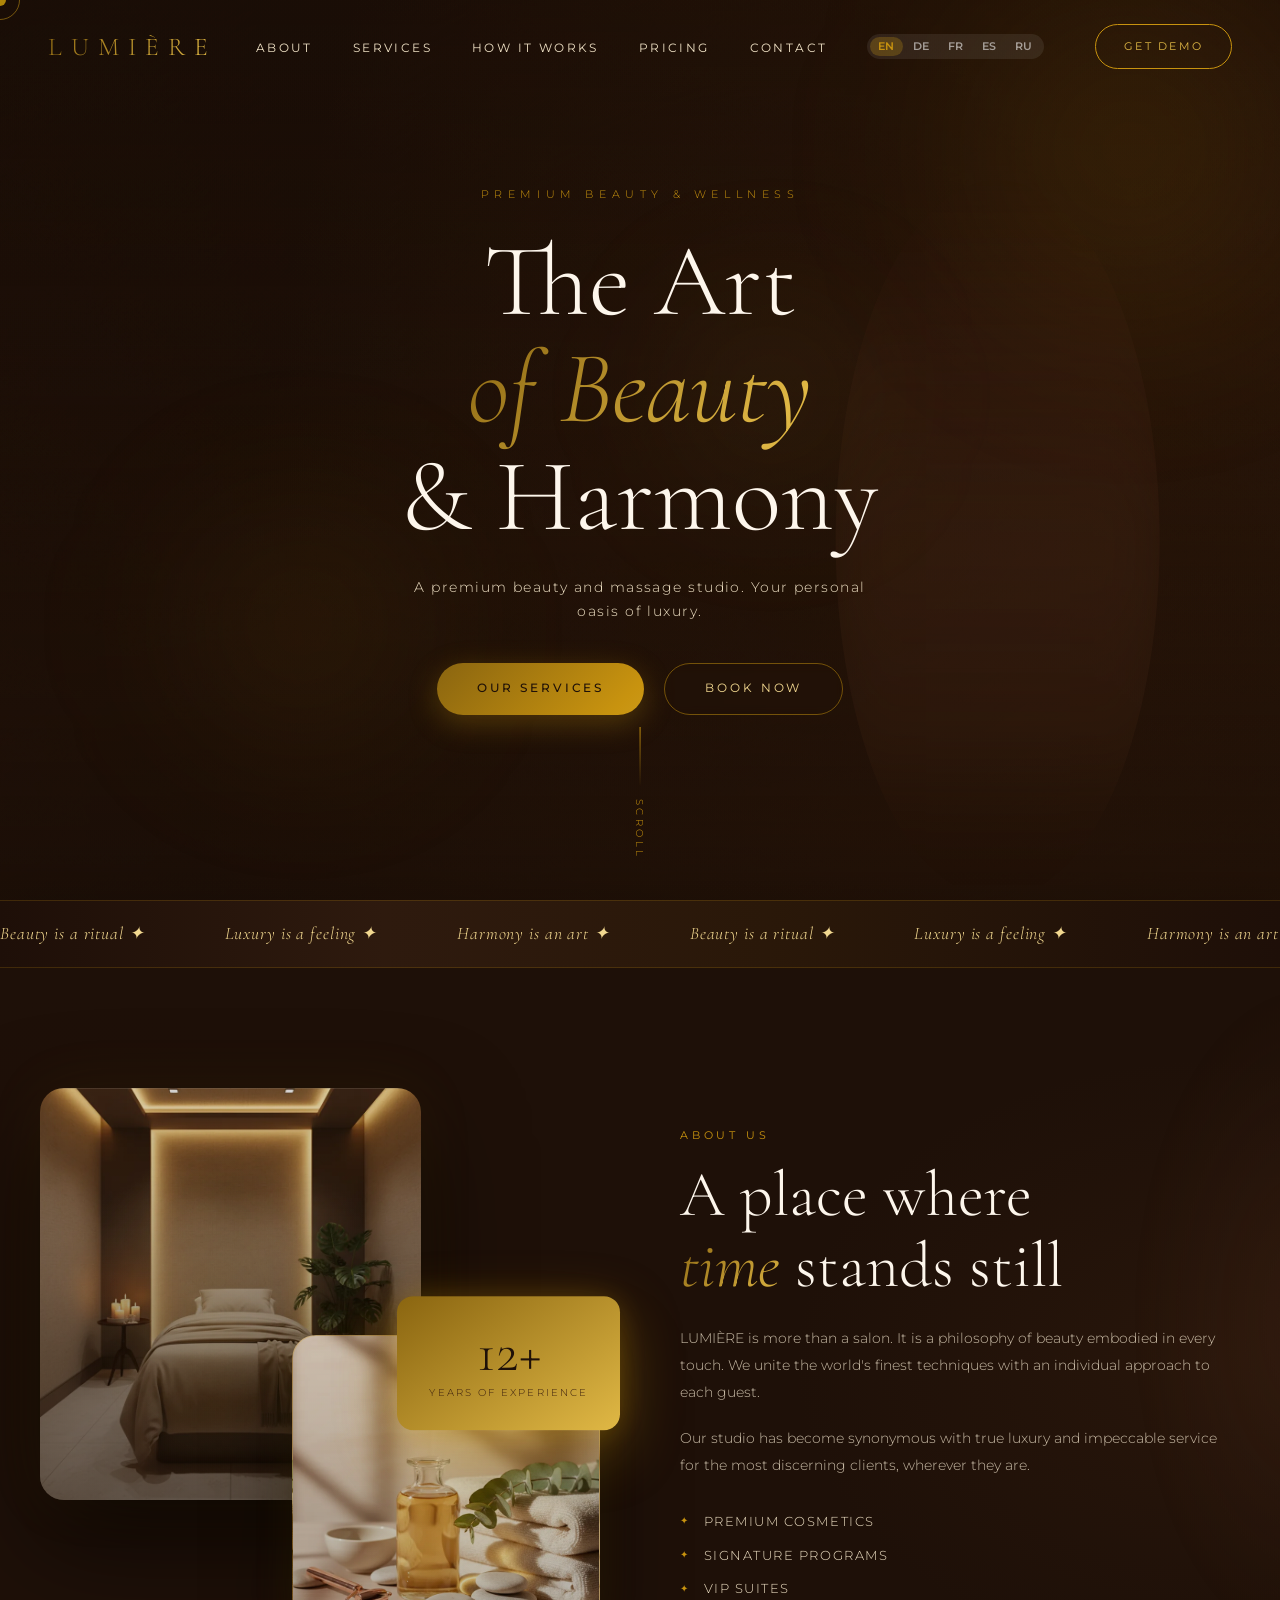
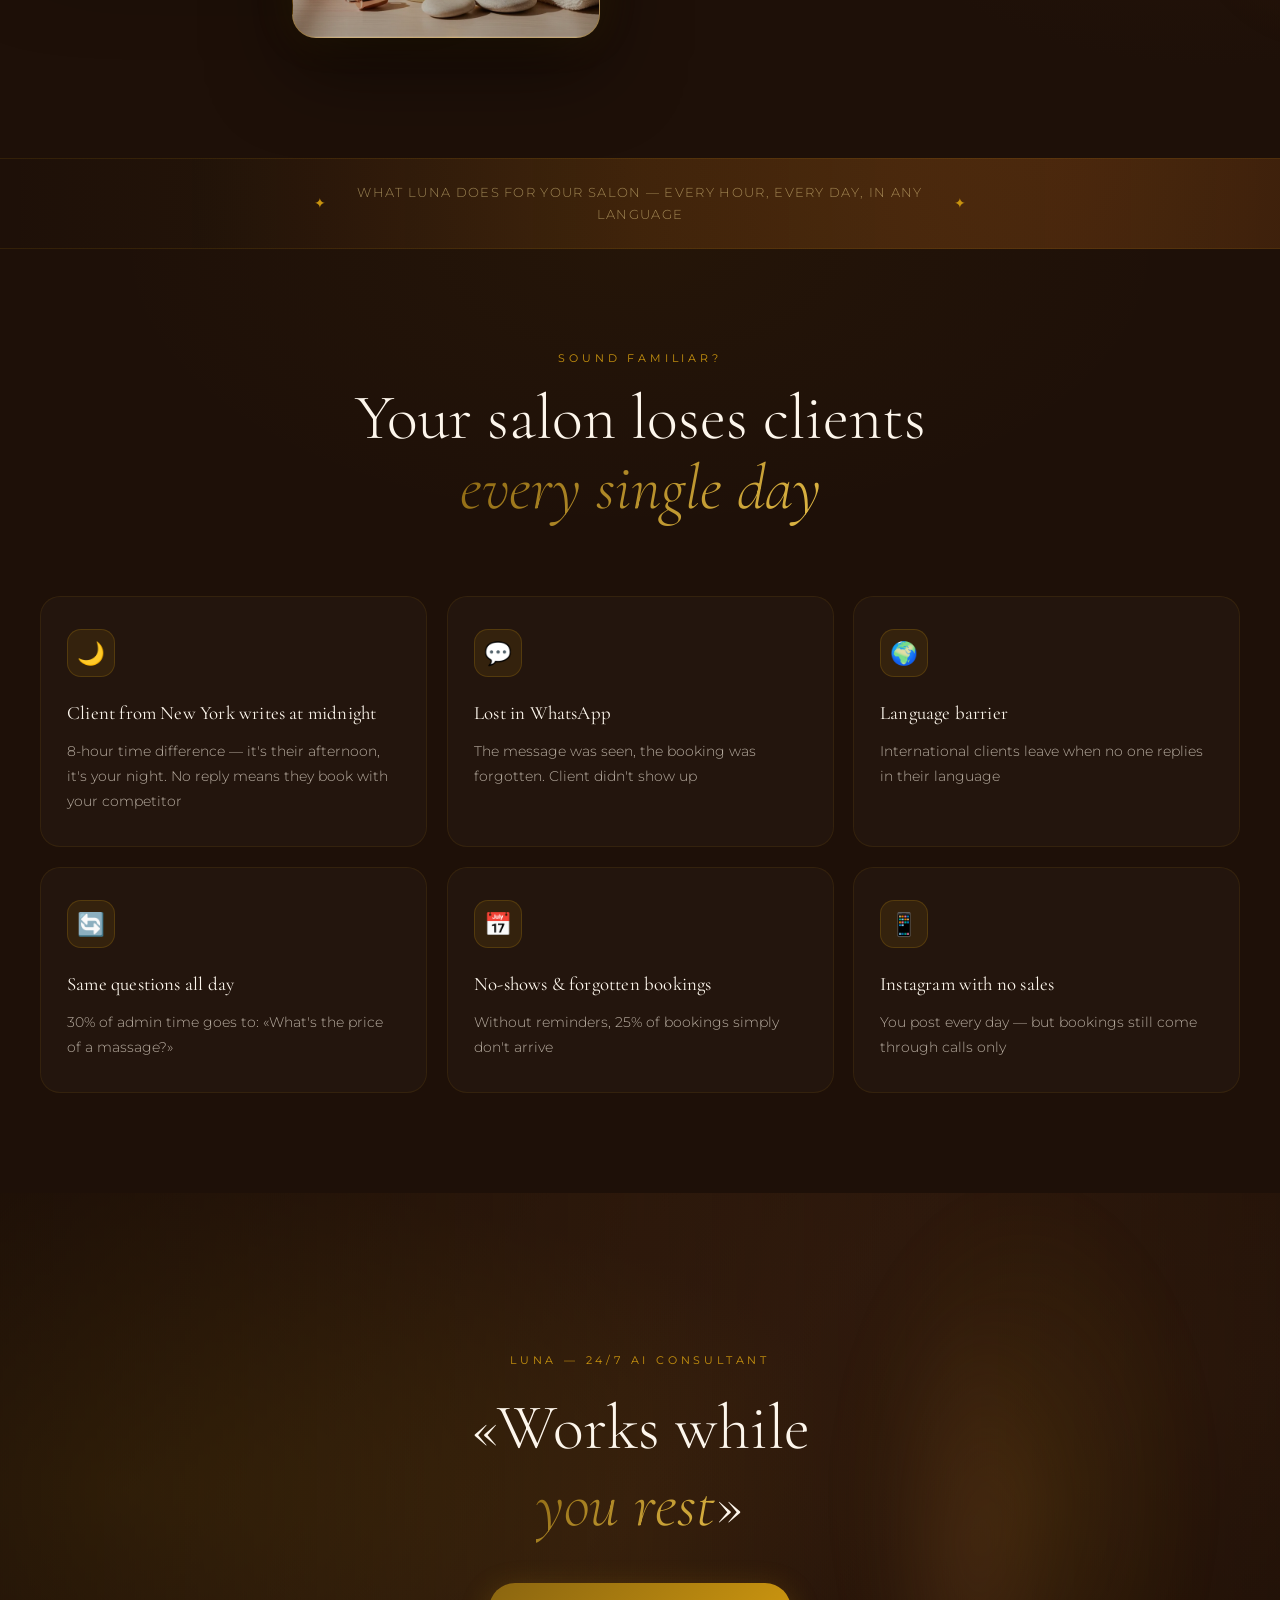
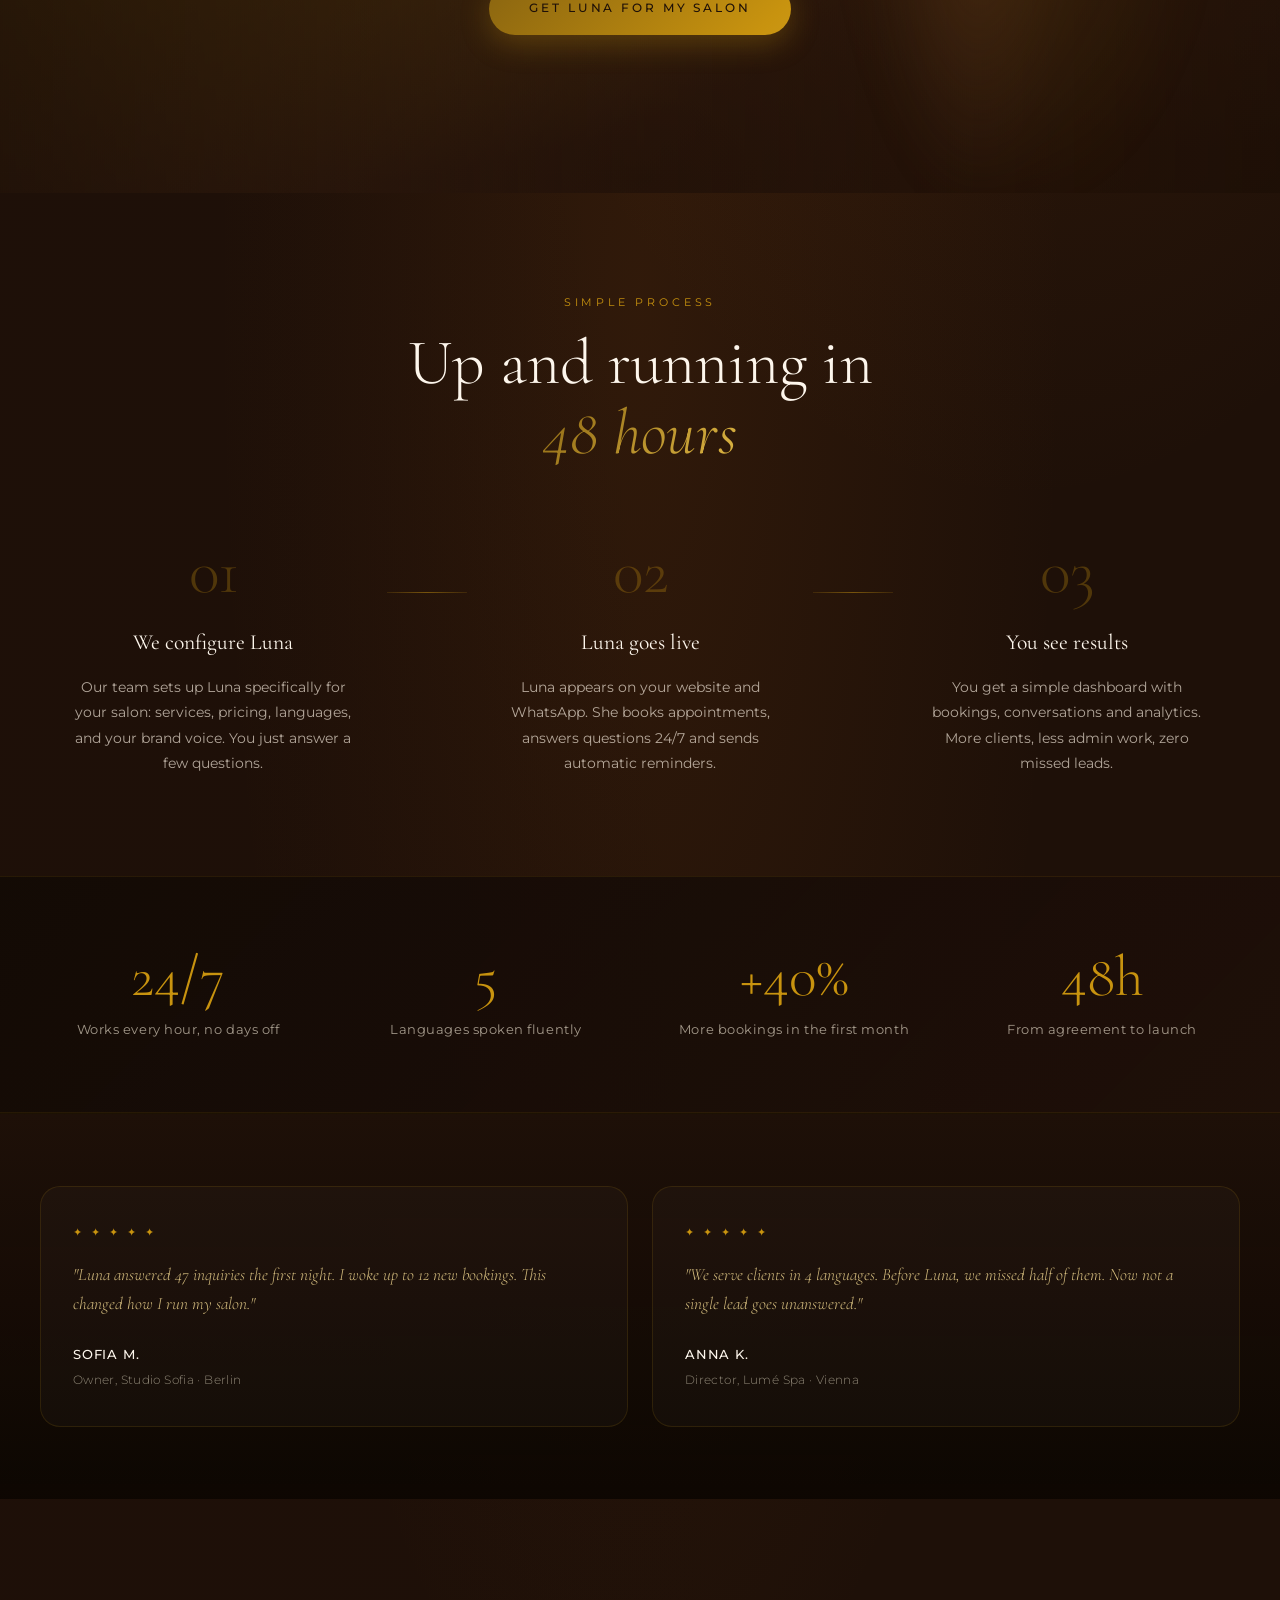
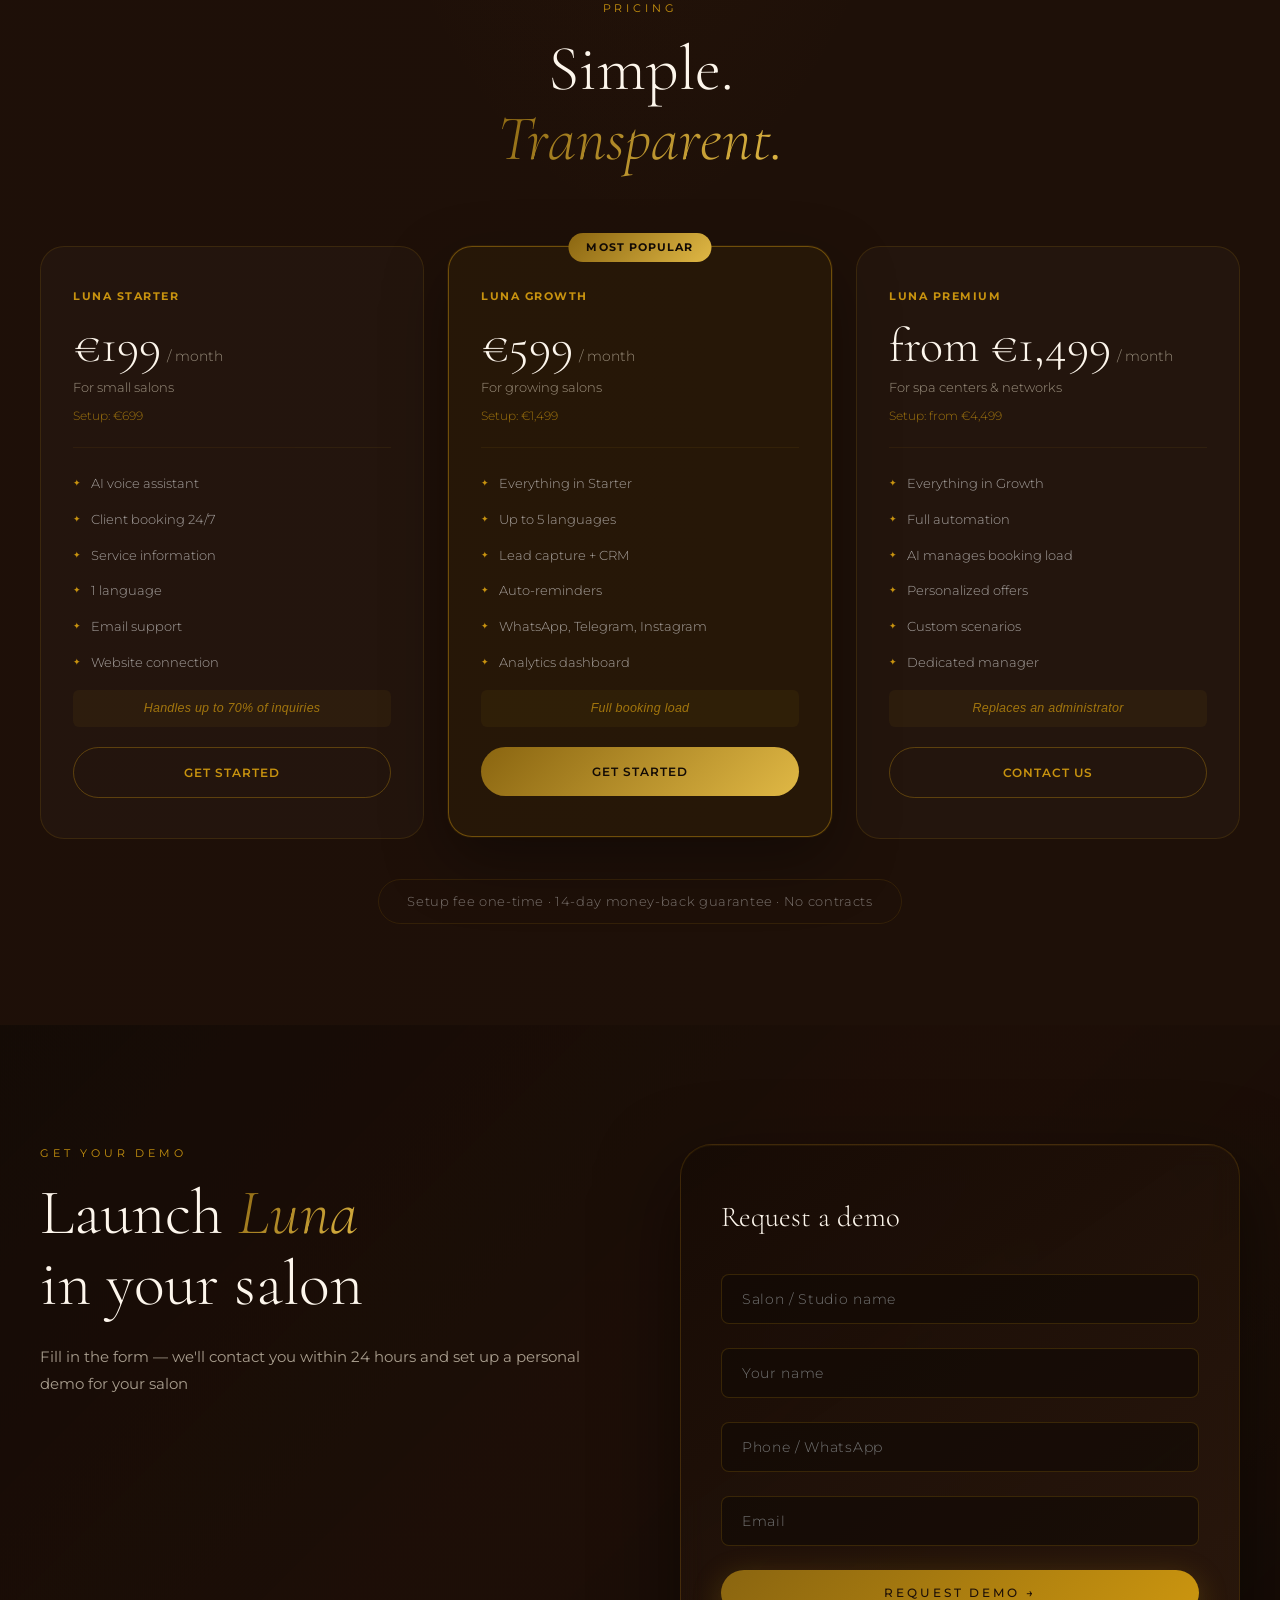
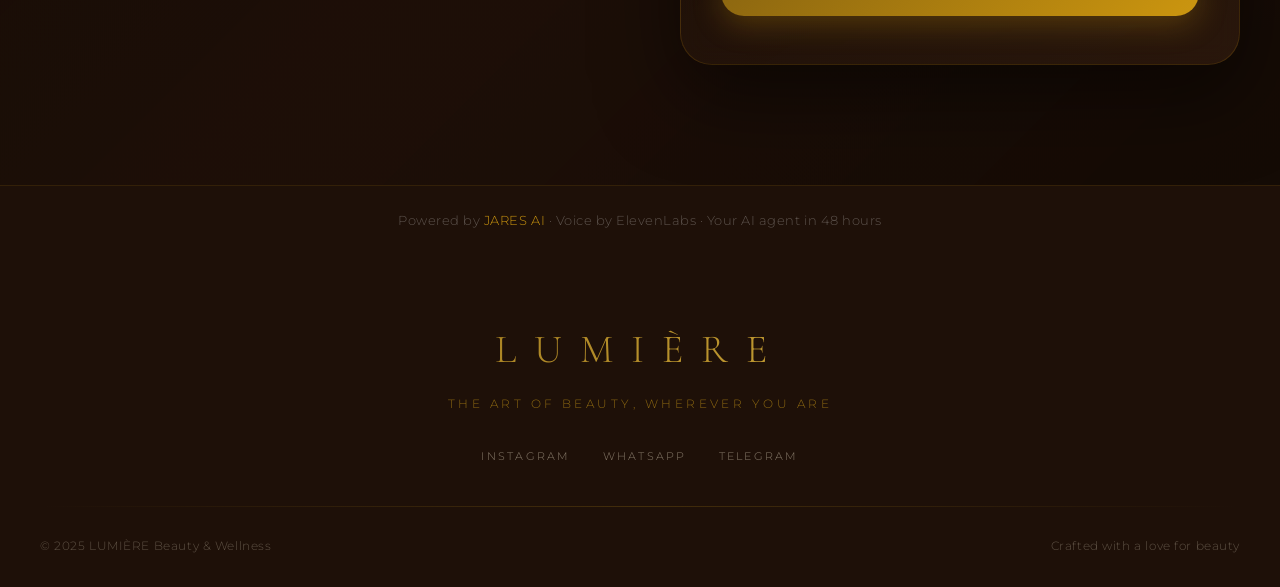
==== commit b0474d03: "beauty: new photos, updated pricing, bigger X button - Replace about section photos with new spa roo" ====
--- a/beauty/index.html
+++ b/beauty/index.html
@@ -370,47 +370,56 @@
       </div>
       <div class="pricing-grid">
         <div class="price-plan reveal-card" data-delay="0">
-          <p class="plan-name">STARTER</p>
-          <div class="plan-price-row"><span class="plan-price">€149</span><span class="plan-mo" data-i18n="plan.mo">/ month</span></div>
-          <p class="plan-sub" data-i18n="plan1.sub">For boutique salons</p>
+          <p class="plan-name">LUNA STARTER</p>
+          <div class="plan-price-row"><span class="plan-price">€199</span><span class="plan-mo" data-i18n="plan.mo">/ month</span></div>
+          <p class="plan-sub" data-i18n="plan1.sub">For small salons</p>
+          <p class="plan-setup" data-i18n="plan1.setup">Setup: €699</p>
           <ul class="plan-features">
-            <li data-i18n="plan1.f1">Luna AI voice assistant</li>
-            <li data-i18n="plan1.f2">Appointment booking 24/7</li>
-            <li data-i18n="plan1.f3">FAQ &amp; service info</li>
+            <li data-i18n="plan1.f1">AI voice assistant</li>
+            <li data-i18n="plan1.f2">Client booking 24/7</li>
+            <li data-i18n="plan1.f3">Service information</li>
             <li data-i18n="plan1.f4">1 language</li>
             <li data-i18n="plan1.f5">Email support</li>
+            <li data-i18n="plan1.f6">Website connection</li>
           </ul>
+          <p class="plan-tag" data-i18n="plan1.tag">Handles up to 70% of inquiries</p>
           <a href="#contact" class="plan-cta plan-cta--outline" data-i18n="plan.start">Get started</a>
         </div>
         <div class="price-plan price-plan--popular reveal-card" data-delay="150">
           <div class="plan-badge" data-i18n="plan.popular">Most popular</div>
-          <p class="plan-name">GROWTH</p>
-          <div class="plan-price-row"><span class="plan-price">€299</span><span class="plan-mo" data-i18n="plan.mo">/ month</span></div>
-          <p class="plan-sub" data-i18n="plan2.sub">For active salons</p>
+          <p class="plan-name">LUNA GROWTH</p>
+          <div class="plan-price-row"><span class="plan-price">€599</span><span class="plan-mo" data-i18n="plan.mo">/ month</span></div>
+          <p class="plan-sub" data-i18n="plan2.sub">For growing salons</p>
+          <p class="plan-setup" data-i18n="plan2.setup">Setup: €1,499</p>
           <ul class="plan-features">
             <li data-i18n="plan2.f1">Everything in Starter</li>
-            <li data-i18n="plan2.f2">5 languages</li>
-            <li data-i18n="plan2.f3">Lead capture &amp; CRM sync</li>
-            <li data-i18n="plan2.f4">Automated reminders</li>
-            <li data-i18n="plan2.f5">Analytics dashboard</li>
+            <li data-i18n="plan2.f2">Up to 5 languages</li>
+            <li data-i18n="plan2.f3">Lead capture + CRM</li>
+            <li data-i18n="plan2.f4">Auto-reminders</li>
+            <li data-i18n="plan2.f5">WhatsApp, Telegram, Instagram</li>
+            <li data-i18n="plan2.f6">Analytics dashboard</li>
           </ul>
+          <p class="plan-tag" data-i18n="plan2.tag">Full booking load</p>
           <a href="#contact" class="plan-cta plan-cta--primary" data-i18n="plan.start">Get started</a>
         </div>
         <div class="price-plan reveal-card" data-delay="300">
-          <p class="plan-name">PREMIUM</p>
-          <div class="plan-price-row"><span class="plan-price">€499</span><span class="plan-mo" data-i18n="plan.mo">/ month</span></div>
-          <p class="plan-sub" data-i18n="plan3.sub">For spa centers &amp; chains</p>
+          <p class="plan-name">LUNA PREMIUM</p>
+          <div class="plan-price-row"><span class="plan-price" data-i18n="plan3.price">from €1,499</span><span class="plan-mo" data-i18n="plan.mo">/ month</span></div>
+          <p class="plan-sub" data-i18n="plan3.sub">For spa centers &amp; networks</p>
+          <p class="plan-setup" data-i18n="plan3.setup">Setup: from €4,499</p>
           <ul class="plan-features">
             <li data-i18n="plan3.f1">Everything in Growth</li>
-            <li data-i18n="plan3.f2">Multi-location setup</li>
-            <li data-i18n="plan3.f3">Custom integrations</li>
-            <li data-i18n="plan3.f4">Priority launch in 24h</li>
-            <li data-i18n="plan3.f5">Dedicated manager</li>
+            <li data-i18n="plan3.f2">Full automation</li>
+            <li data-i18n="plan3.f3">AI manages booking load</li>
+            <li data-i18n="plan3.f4">Personalized offers</li>
+            <li data-i18n="plan3.f5">Custom scenarios</li>
+            <li data-i18n="plan3.f6">Dedicated manager</li>
           </ul>
+          <p class="plan-tag" data-i18n="plan3.tag">Replaces an administrator</p>
           <a href="#contact" class="plan-cta plan-cta--outline" data-i18n="plan.contact">Contact us</a>
         </div>
       </div>
-      <div style="text-align:center"><p class="pricing-note reveal-up" data-i18n="price.note">Setup fee one-time €299 · 14-day money-back guarantee · No contracts</p></div>
+      <div style="text-align:center"><p class="pricing-note reveal-up" data-i18n="price.note">Setup fee one-time · 14-day money-back guarantee · No contracts</p></div>
     </div>
   </section>
 
@@ -525,10 +534,10 @@
       'sq2.text':'"We serve clients in 4 languages. Before Luna, we missed half of them. Now not a single lead goes unanswered."','sq2.name':'Anna K.','sq2.role':'Director, Lumé Spa · Vienna',
       'price.eye':'Pricing','price.title':'Simple.<br><em>Transparent.</em>',
       'plan.mo':'/ month','plan.popular':'Most popular','plan.start':'Get started','plan.contact':'Contact us',
-      'plan1.sub':'For boutique salons','plan1.f1':'Luna AI voice assistant','plan1.f2':'Appointment booking 24/7','plan1.f3':'FAQ &amp; service info','plan1.f4':'1 language','plan1.f5':'Email support',
-      'plan2.sub':'For active salons','plan2.f1':'Everything in Starter','plan2.f2':'5 languages','plan2.f3':'Lead capture &amp; CRM sync','plan2.f4':'Automated reminders','plan2.f5':'Analytics dashboard',
-      'plan3.sub':'For spa centers &amp; chains','plan3.f1':'Everything in Growth','plan3.f2':'Multi-location setup','plan3.f3':'Custom integrations','plan3.f4':'Priority launch in 24h','plan3.f5':'Dedicated manager',
-      'price.note':'Setup fee one-time €299 · 14-day money-back guarantee · No contracts',
+      'plan1.sub':'For small salons','plan1.setup':'Setup: €699','plan1.f1':'AI voice assistant','plan1.f2':'Client booking 24/7','plan1.f3':'Service information','plan1.f4':'1 language','plan1.f5':'Email support','plan1.f6':'Website connection','plan1.tag':'Handles up to 70% of inquiries',
+      'plan2.sub':'For growing salons','plan2.setup':'Setup: €1,499','plan2.f1':'Everything in Starter','plan2.f2':'Up to 5 languages','plan2.f3':'Lead capture + CRM','plan2.f4':'Auto-reminders','plan2.f5':'WhatsApp, Telegram, Instagram','plan2.f6':'Analytics dashboard','plan2.tag':'Full booking load',
+      'plan3.price':'from €1,499','plan3.sub':'For spa centers &amp; networks','plan3.setup':'Setup: from €4,499','plan3.f1':'Everything in Growth','plan3.f2':'Full automation','plan3.f3':'AI manages booking load','plan3.f4':'Personalized offers','plan3.f5':'Custom scenarios','plan3.f6':'Dedicated manager','plan3.tag':'Replaces an administrator',
+      'price.note':'Setup fee one-time · 14-day money-back guarantee · No contracts',
       'demo.eye':'Get your demo','demo.title':'Launch <em>Luna</em><br>in your salon',
       'demo.sub':"Fill in the form — we'll contact you within 24 hours and set up a personal demo for your salon",
       'chip1':'48h setup','chip2':'5 languages','chip3':'24/7 works','chip4':'14-day guarantee',
@@ -568,10 +577,10 @@
       'sq2.text':'"Wir betreuen Kunden in 4 Sprachen. Vor Luna haben wir die Hälfte verpasst. Jetzt geht kein Lead mehr verloren."','sq2.name':'Anna K.','sq2.role':'Direktorin, Lumé Spa · Wien',
       'price.eye':'Preise','price.title':'Einfach.<br><em>Transparent.</em>',
       'plan.mo':'/ Monat','plan.popular':'Am beliebtesten','plan.start':'Loslegen','plan.contact':'Kontaktieren',
-      'plan1.sub':'Für Boutique-Salons','plan1.f1':'Luna KI-Sprachassistentin','plan1.f2':'Terminbuchung 24/7','plan1.f3':'FAQ &amp; Behandlungsinfos','plan1.f4':'1 Sprache','plan1.f5':'E-Mail-Support',
-      'plan2.sub':'Für aktive Salons','plan2.f1':'Alles aus Starter','plan2.f2':'5 Sprachen','plan2.f3':'Lead-Erfassung &amp; CRM-Sync','plan2.f4':'Automatische Erinnerungen','plan2.f5':'Analytics-Dashboard',
-      'plan3.sub':'Für Spa-Zentren &amp; Ketten','plan3.f1':'Alles aus Growth','plan3.f2':'Multi-Standort-Setup','plan3.f3':'Individuelle Integrationen','plan3.f4':'Prioritätsstart in 24h','plan3.f5':'Dedizierter Manager',
-      'price.note':'Einmalige Einrichtungsgebühr €299 · 14-tägige Geld-zurück-Garantie · Keine Verträge',
+      'plan1.sub':'Für kleine Salons','plan1.setup':'Einrichtung: €699','plan1.f1':'KI-Sprachassistentin','plan1.f2':'Terminbuchung 24/7','plan1.f3':'Behandlungsinfos','plan1.f4':'1 Sprache','plan1.f5':'E-Mail-Support','plan1.f6':'Website-Anbindung','plan1.tag':'Bearbeitet bis zu 70% der Anfragen',
+      'plan2.sub':'Für wachsende Salons','plan2.setup':'Einrichtung: €1.499','plan2.f1':'Alles aus Starter','plan2.f2':'Bis zu 5 Sprachen','plan2.f3':'Lead-Erfassung + CRM','plan2.f4':'Auto-Erinnerungen','plan2.f5':'WhatsApp, Telegram, Instagram','plan2.f6':'Analytics-Dashboard','plan2.tag':'Volle Terminauslastung',
+      'plan3.price':'ab €1.499','plan3.sub':'Für Spa-Zentren &amp; Ketten','plan3.setup':'Einrichtung: ab €4.499','plan3.f1':'Alles aus Growth','plan3.f2':'Vollautomatisierung','plan3.f3':'KI steuert Auslastung','plan3.f4':'Personalisierte Angebote','plan3.f5':'Individuelle Szenarien','plan3.f6':'Dedizierter Manager','plan3.tag':'Ersetzt eine Empfangsdame',
+      'price.note':'Einmalige Einrichtungsgebühr · 14-tägige Geld-zurück-Garantie · Keine Verträge',
       'demo.eye':'Demo anfragen','demo.title':'<em>Luna</em> starten<br>in Ihrem Salon',
       'demo.sub':'Füllen Sie das Formular aus — wir melden uns innerhalb von 24 Stunden und richten eine persönliche Demo für Ihren Salon ein',
       'chip1':'Setup in 48h','chip2':'5 Sprachen','chip3':'24/7 verfügbar','chip4':'14-Tage-Garantie',
@@ -611,10 +620,10 @@
       'sq2.text':'"Nous accueillons des clients en 4 langues. Avant Luna, on en ratait la moitié. Maintenant aucun lead ne reste sans réponse."','sq2.name':'Anna K.','sq2.role':'Directrice, Lumé Spa · Vienne',
       'price.eye':'Tarifs','price.title':'Simple.<br><em>Transparent.</em>',
       'plan.mo':'/ mois','plan.popular':'Le plus populaire','plan.start':'Commencer','plan.contact':'Nous contacter',
-      'plan1.sub':'Pour les salons boutique','plan1.f1':'Assistante vocale IA Luna','plan1.f2':'Réservation de rendez-vous 24/7','plan1.f3':'FAQ &amp; infos soins','plan1.f4':'1 langue','plan1.f5':'Support par e-mail',
-      'plan2.sub':'Pour les salons actifs','plan2.f1':'Tout de Starter','plan2.f2':'5 langues','plan2.f3':'Capture de leads &amp; sync CRM','plan2.f4':'Rappels automatiques','plan2.f5':'Tableau de bord analytique',
-      'plan3.sub':'Pour spas &amp; chaînes','plan3.f1':'Tout de Growth','plan3.f2':'Configuration multi-sites','plan3.f3':'Intégrations personnalisées','plan3.f4':'Lancement prioritaire en 24h','plan3.f5':'Responsable dédié',
-      'price.note':'Frais de configuration uniques €299 · Garantie satisfait ou remboursé 14 jours · Sans contrat',
+      'plan1.sub':'Pour les petits salons','plan1.setup':'Configuration : €699','plan1.f1':'Assistante vocale IA','plan1.f2':'Réservation 24/7','plan1.f3':'Infos sur les soins','plan1.f4':'1 langue','plan1.f5':'Support par e-mail','plan1.f6':'Connexion au site web','plan1.tag':'Traite jusqu\'à 70% des demandes',
+      'plan2.sub':'Pour les salons en croissance','plan2.setup':'Configuration : €1 499','plan2.f1':'Tout de Starter','plan2.f2':'Jusqu\'à 5 langues','plan2.f3':'Capture de leads + CRM','plan2.f4':'Rappels automatiques','plan2.f5':'WhatsApp, Telegram, Instagram','plan2.f6':'Tableau de bord analytique','plan2.tag':'Planning complet',
+      'plan3.price':'à partir de €1 499','plan3.sub':'Pour spas &amp; réseaux','plan3.setup':'Configuration : à partir de €4 499','plan3.f1':'Tout de Growth','plan3.f2':'Automatisation complète','plan3.f3':'IA gère la charge','plan3.f4':'Offres personnalisées','plan3.f5':'Scénarios personnalisés','plan3.f6':'Responsable dédié','plan3.tag':'Remplace un(e) réceptionniste',
+      'price.note':'Frais de configuration uniques · Garantie 14 jours · Sans contrat',
       'demo.eye':'Obtenez votre démo','demo.title':'Lancez <em>Luna</em><br>dans votre salon',
       'demo.sub':'Remplissez le formulaire — nous vous contacterons dans les 24 heures et organiserons une démo personnelle',
       'chip1':'Setup en 48h','chip2':'5 langues','chip3':'24/7 disponible','chip4':'Garantie 14 jours',
@@ -654,10 +663,10 @@
       'sq2.text':'"Atendemos clientes en 4 idiomas. Antes de Luna perdíamos la mitad. Ahora ningún lead queda sin respuesta."','sq2.name':'Anna K.','sq2.role':'Directora, Lumé Spa · Viena',
       'price.eye':'Precios','price.title':'Simple.<br><em>Transparente.</em>',
       'plan.mo':'/ mes','plan.popular':'Más popular','plan.start':'Empezar','plan.contact':'Contáctanos',
-      'plan1.sub':'Para salones boutique','plan1.f1':'Asistente de voz IA Luna','plan1.f2':'Reservas 24/7','plan1.f3':'FAQ e info de servicios','plan1.f4':'1 idioma','plan1.f5':'Soporte por email',
-      'plan2.sub':'Para salones activos','plan2.f1':'Todo de Starter','plan2.f2':'5 idiomas','plan2.f3':'Captación de leads &amp; sync CRM','plan2.f4':'Recordatorios automáticos','plan2.f5':'Panel de analíticas',
-      'plan3.sub':'Para spas y cadenas','plan3.f1':'Todo de Growth','plan3.f2':'Configuración multi-sede','plan3.f3':'Integraciones personalizadas','plan3.f4':'Lanzamiento prioritario en 24h','plan3.f5':'Manager dedicado',
-      'price.note':'Tarifa de configuración única €299 · Garantía de devolución 14 días · Sin contratos',
+      'plan1.sub':'Para salones pequeños','plan1.setup':'Configuración: €699','plan1.f1':'Asistente de voz IA','plan1.f2':'Reservas 24/7','plan1.f3':'Info de servicios','plan1.f4':'1 idioma','plan1.f5':'Soporte por email','plan1.f6':'Conexión al sitio web','plan1.tag':'Gestiona hasta el 70% de las consultas',
+      'plan2.sub':'Para salones en crecimiento','plan2.setup':'Configuración: €1.499','plan2.f1':'Todo de Starter','plan2.f2':'Hasta 5 idiomas','plan2.f3':'Captación de leads + CRM','plan2.f4':'Recordatorios automáticos','plan2.f5':'WhatsApp, Telegram, Instagram','plan2.f6':'Panel de analíticas','plan2.tag':'Agenda completa',
+      'plan3.price':'desde €1.499','plan3.sub':'Para spas y redes','plan3.setup':'Configuración: desde €4.499','plan3.f1':'Todo de Growth','plan3.f2':'Automatización completa','plan3.f3':'IA gestiona la carga','plan3.f4':'Ofertas personalizadas','plan3.f5':'Escenarios personalizados','plan3.f6':'Manager dedicado','plan3.tag':'Reemplaza a un/a recepcionista',
+      'price.note':'Tarifa de configuración única · Garantía de devolución 14 días · Sin contratos',
       'demo.eye':'Obtén tu demo','demo.title':'Lanza <em>Luna</em><br>en tu salón',
       'demo.sub':'Rellena el formulario — te contactaremos en 24 horas y organizaremos una demo personal para tu salón',
       'chip1':'Setup en 48h','chip2':'5 idiomas','chip3':'24/7 disponible','chip4':'Garantía 14 días',
@@ -697,10 +706,10 @@
       'sq2.text':'"Мы работаем с клиентами на 4 языках. До Luna половину теряли. Теперь ни один лид не остаётся без ответа."','sq2.name':'Anna K.','sq2.role':'Директор, Lumé Spa · Вена',
       'price.eye':'Цены','price.title':'Просто.<br><em>Прозрачно.</em>',
       'plan.mo':'/ мес','plan.popular':'Самый популярный','plan.start':'Начать','plan.contact':'Связаться',
-      'plan1.sub':'Для небольших салонов','plan1.f1':'ИИ голосовой ассистент Luna','plan1.f2':'Запись клиентов 24/7','plan1.f3':'FAQ и информация об услугах','plan1.f4':'1 язык','plan1.f5':'Email поддержка',
-      'plan2.sub':'Для активных салонов','plan2.f1':'Всё из Starter','plan2.f2':'5 языков','plan2.f3':'Сбор лидов и синхронизация CRM','plan2.f4':'Автоматические напоминания','plan2.f5':'Аналитика и дашборд',
-      'plan3.sub':'Для спа-центров и сетей','plan3.f1':'Всё из Growth','plan3.f2':'Настройка для нескольких точек','plan3.f3':'Кастомные интеграции','plan3.f4':'Приоритетный запуск за 24ч','plan3.f5':'Персональный менеджер',
-      'price.note':'Единовременная плата за настройку €299 · Гарантия возврата 14 дней · Без контрактов',
+      'plan1.sub':'Для небольших салонов','plan1.setup':'Настройка: €699','plan1.f1':'ИИ голосовой ассистент','plan1.f2':'Запись клиентов 24/7','plan1.f3':'Информация об услугах','plan1.f4':'1 язык','plan1.f5':'Email поддержка','plan1.f6':'Подключение к сайту','plan1.tag':'Закрывает до 70% входящих',
+      'plan2.sub':'Для активных салонов','plan2.setup':'Настройка: €1 499','plan2.f1':'Всё из Starter','plan2.f2':'До 5 языков','plan2.f3':'Сбор лидов + CRM','plan2.f4':'Авто-напоминания','plan2.f5':'WhatsApp, Telegram, Instagram','plan2.f6':'Аналитика и дашборд','plan2.tag':'Полная загрузка расписания',
+      'plan3.price':'от €1 499','plan3.sub':'Для спа-центров и сетей','plan3.setup':'Настройка: от €4 499','plan3.f1':'Всё из Growth','plan3.f2':'Полная автоматизация','plan3.f3':'ИИ управляет загрузкой','plan3.f4':'Персональные предложения','plan3.f5':'Кастомные сценарии','plan3.f6':'Персональный менеджер','plan3.tag':'Заменяет администратора',
+      'price.note':'Единовременная плата за настройку · Гарантия возврата 14 дней · Без контрактов',
       'demo.eye':'Получить демо','demo.title':'Запустить <em>Luna</em><br>в вашем салоне',
       'demo.sub':'Заполните форму — мы свяжемся в течение 24 часов и проведём персональное демо для вашего салона',
       'chip1':'Запуск за 48ч','chip2':'5 языков','chip3':'Работает 24/7','chip4':'Гарантия 14 дней',
--- a/beauty/style.css
+++ b/beauty/style.css
@@ -625,7 +625,7 @@
   border-radius: var(--radius-lg);
   background:
     linear-gradient(to bottom, rgba(18,10,5,0.15) 0%, rgba(18,10,5,0.4) 100%),
-    url('https://images.unsplash.com/photo-1540555700478-4be289fbecef?w=800&q=72&fit=crop&fm=webp&auto=format');
+    url('/beauty/images/about-1.webp');
   background-size: cover, cover;
   background-position: center, center;
   box-shadow: 0 40px 100px rgba(0,0,0,0.6), 0 0 60px rgba(200,147,15,0.08);
@@ -1665,13 +1665,13 @@
 .mobile-nav-overlay a:hover { color: var(--gold-light); }
 .mobile-nav-close {
   position: absolute;
-  top: 20px; right: 28px;
+  top: 12px; right: 18px;
   font-size: 1.4rem;
   color: var(--gold);
   background: rgba(255,255,255,0.06);
   border: 1px solid rgba(200,147,15,0.3);
   border-radius: 50%;
-  width: 44px; height: 44px;
+  width: 60px; height: 60px;
   display: flex; align-items: center; justify-content: center;
   cursor: pointer;
   touch-action: manipulation;
@@ -2146,13 +2146,27 @@
 }
 .plan-sub {
   font-family: var(--font-body); font-size: 0.82rem;
-  color: rgba(255,245,220,0.56); margin: 6px 0 24px;
-  padding-bottom: 24px;
+  color: rgba(255,245,220,0.56); margin: 6px 0 8px;
+}
+.plan-setup {
+  font-family: var(--font-body); font-size: 0.76rem;
+  color: var(--gold); margin: 0 0 24px;
+  padding-bottom: 20px;
   border-bottom: 1px solid rgba(200,147,15,0.1);
+  opacity: 0.75;
 }
 .plan-features {
-  list-style: none; margin: 0 0 32px; padding: 0;
+  list-style: none; margin: 0 0 16px; padding: 0;
   display: flex; flex-direction: column; gap: 13px;
+}
+.plan-tag {
+  font-family: var(--font-body); font-size: 0.78rem;
+  color: rgba(200,147,15,0.75); font-style: italic;
+  text-align: center; margin: 0 0 20px;
+  letter-spacing: 0.02em;
+  padding: 8px 12px;
+  background: rgba(200,147,15,0.06);
+  border-radius: 6px;
 }
 .plan-features li {
   display: flex; align-items: center; gap: 10px;
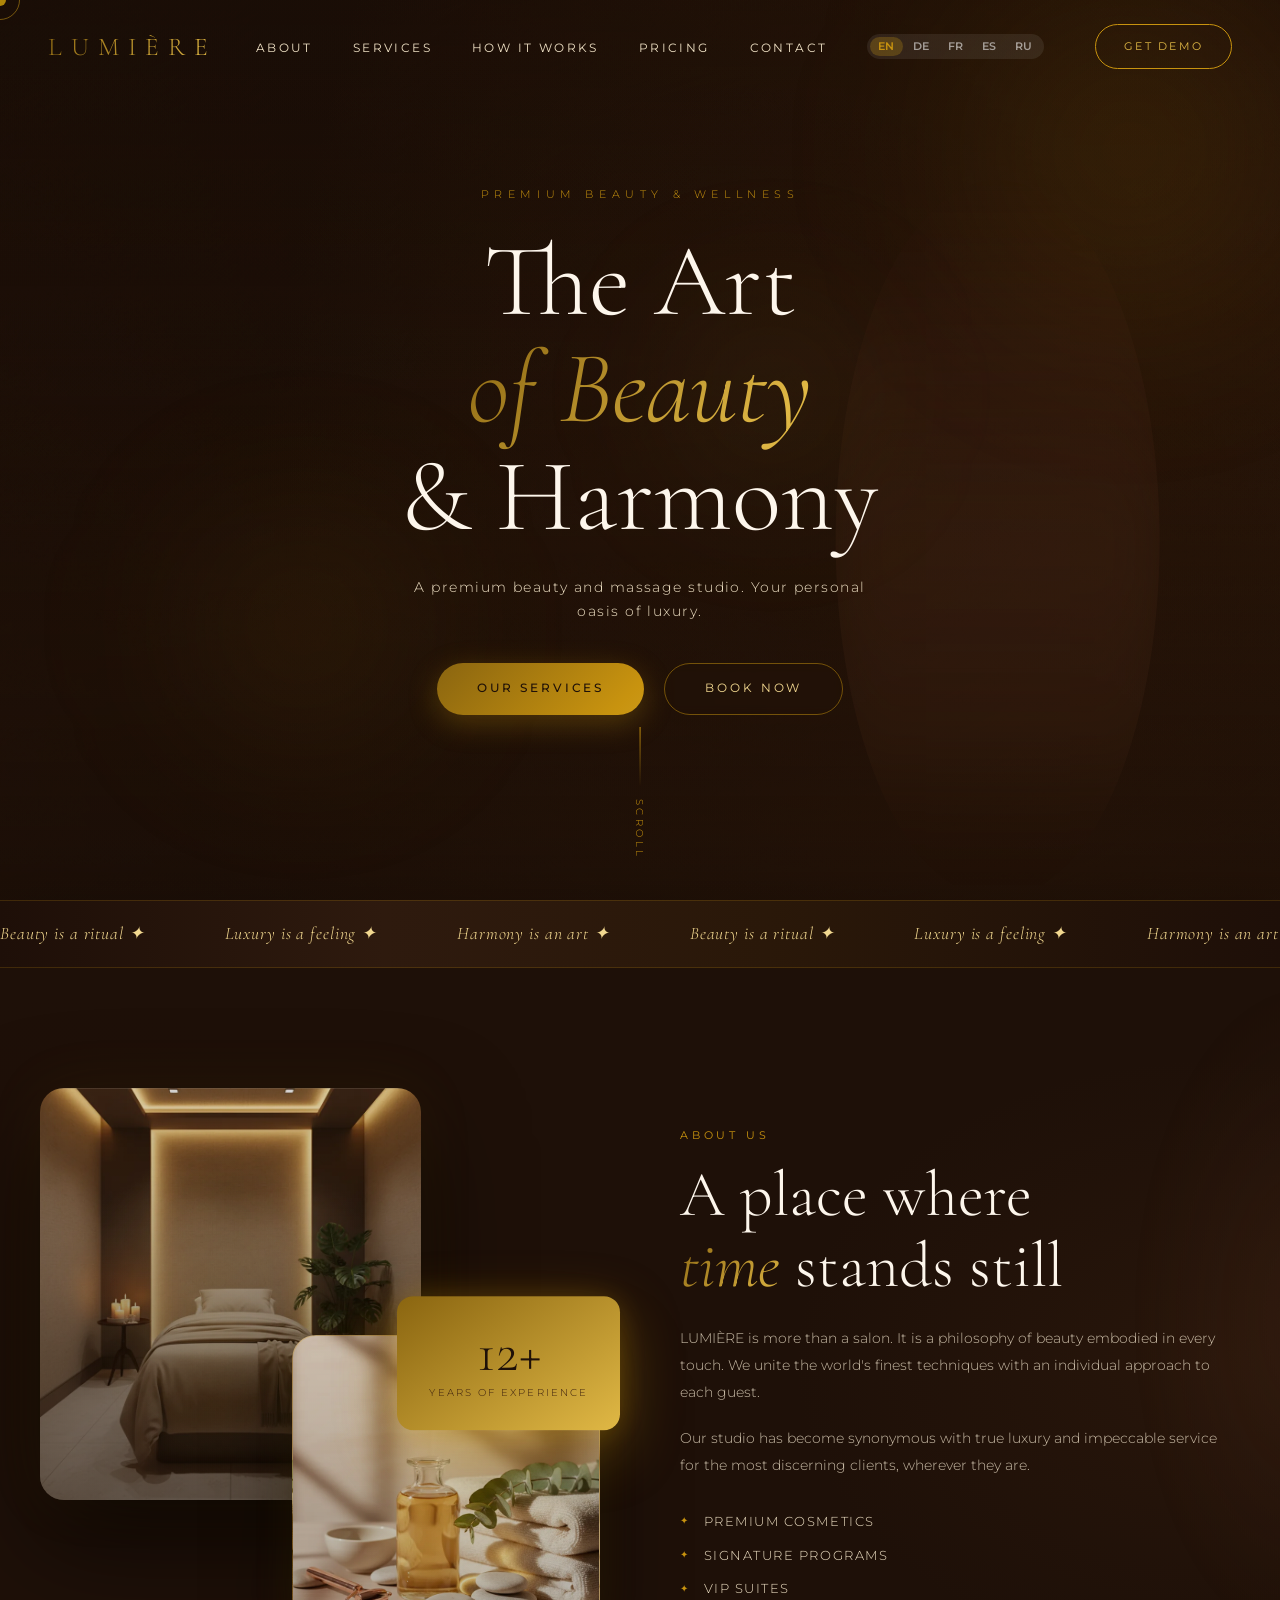
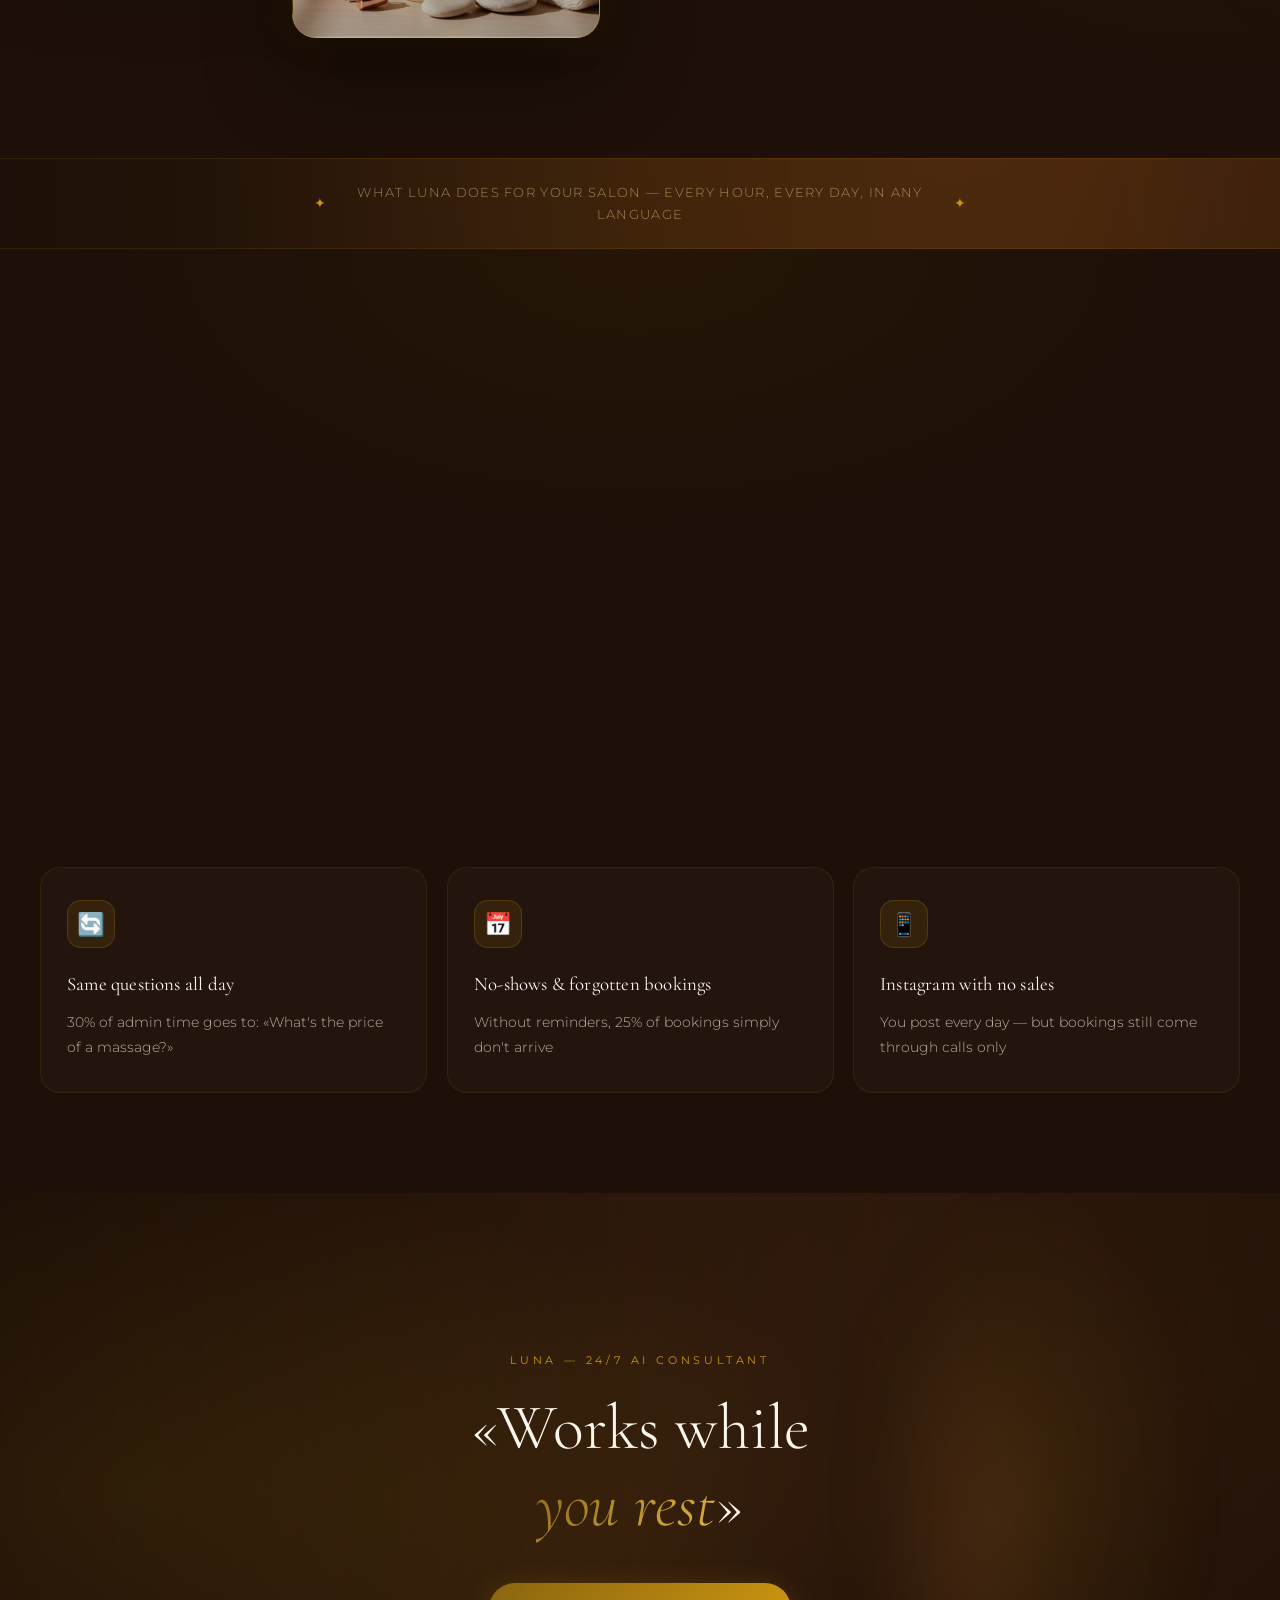
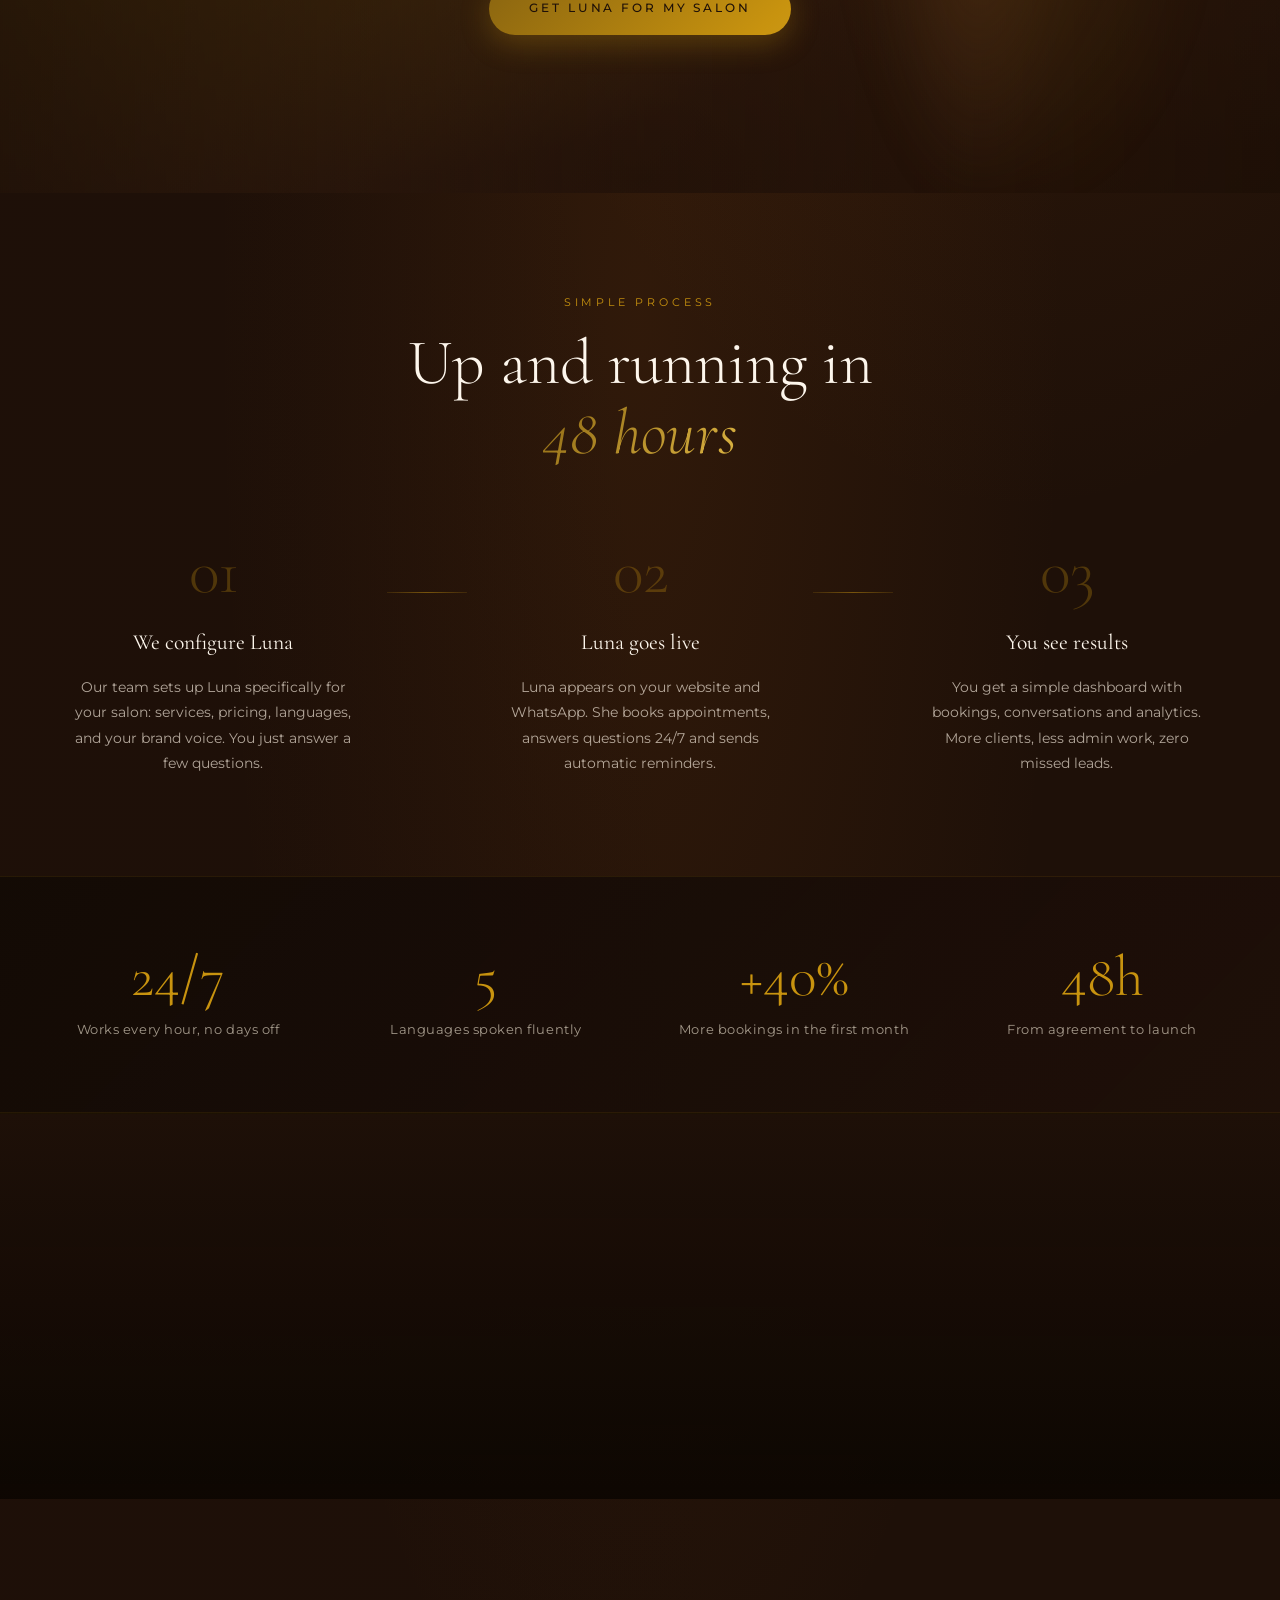
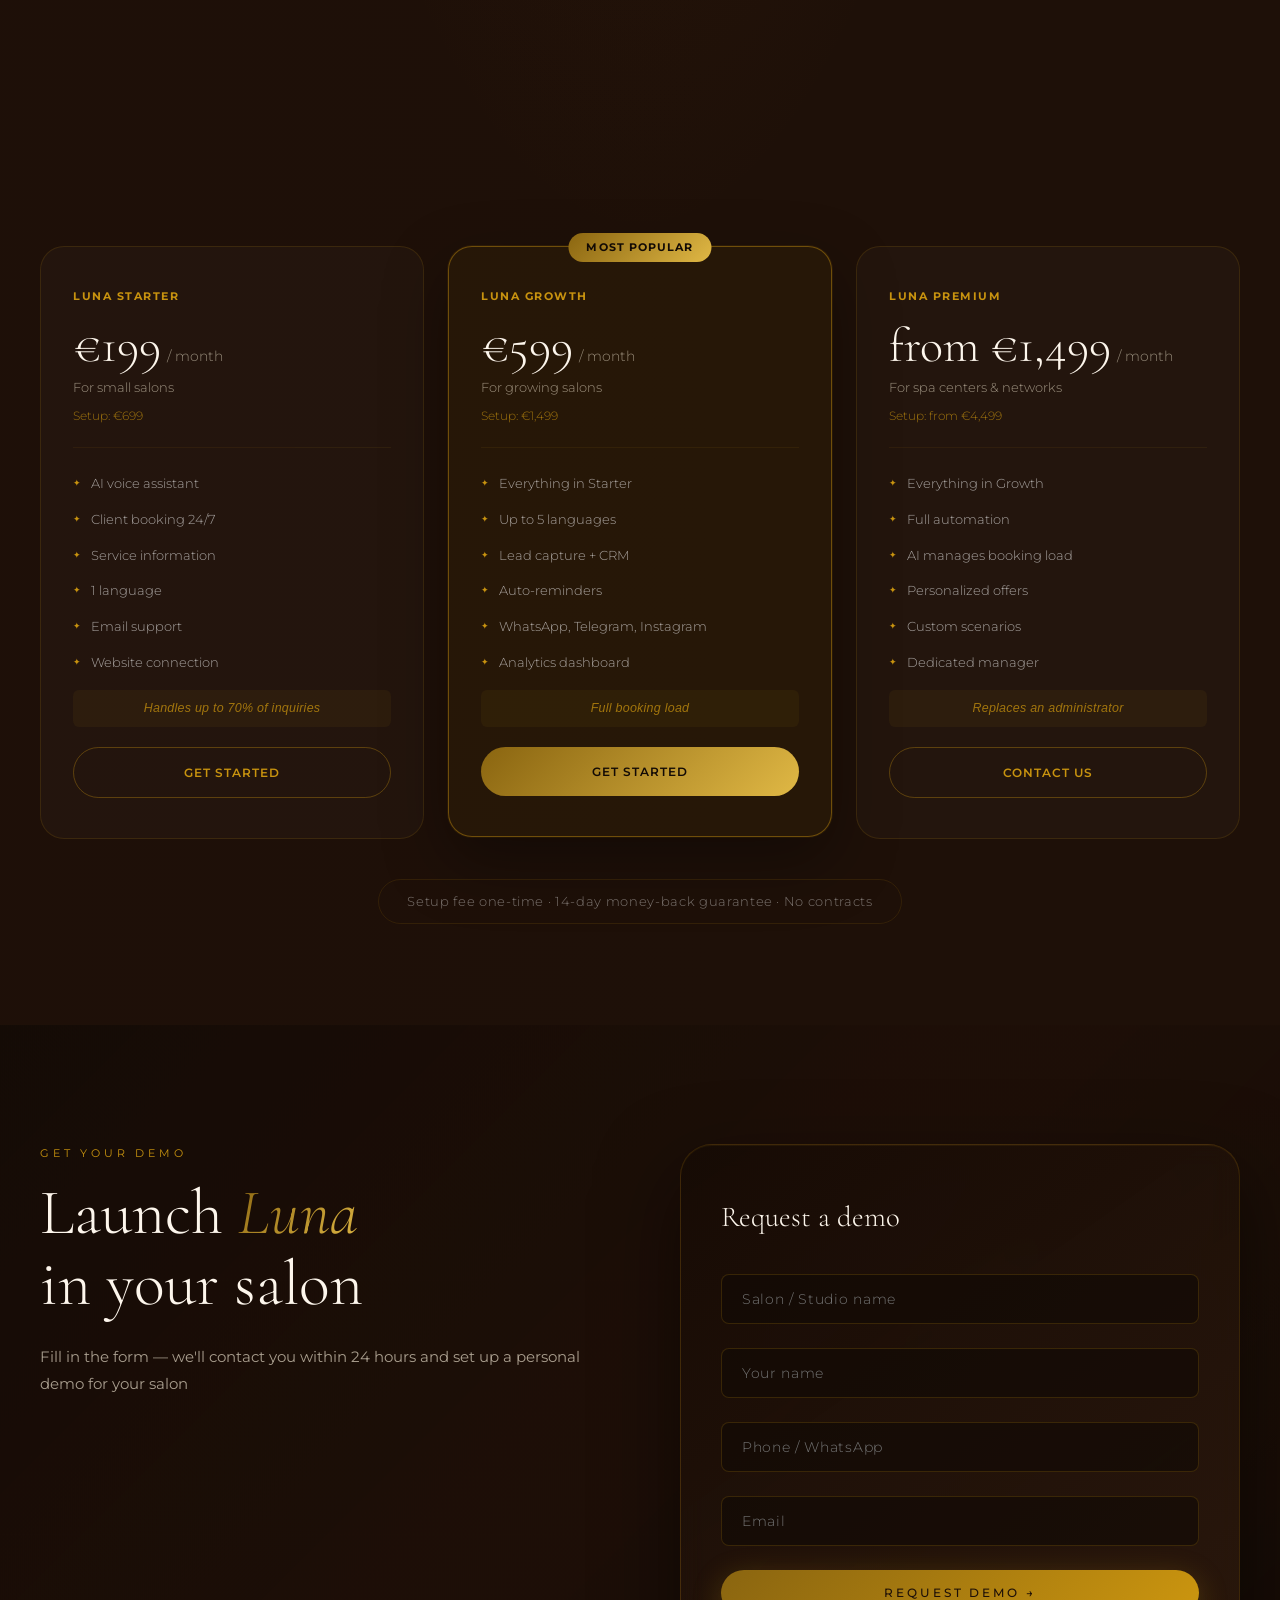
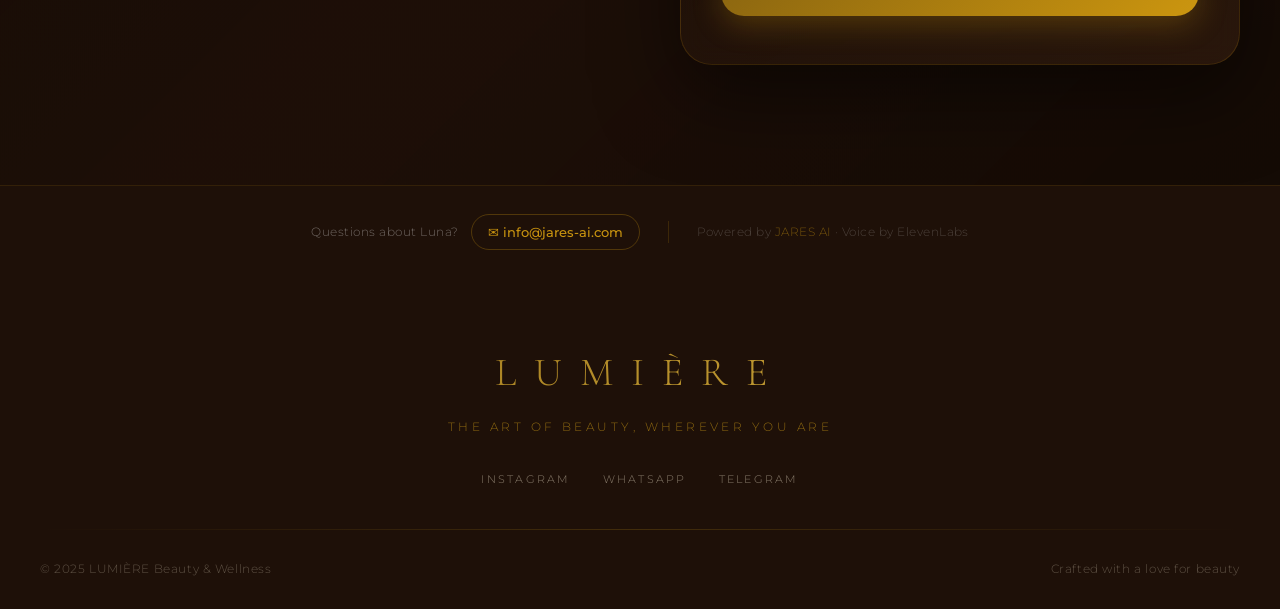
==== commit e45b576e: "beauty: X button fix, email form, contact bar upgrade - Mobile X close button: 88×88px corner hit ar" ====
--- a/beauty/index.html
+++ b/beauty/index.html
@@ -441,6 +441,10 @@
         </div>
         <div class="contact-form-wrap reveal-up">
           <form class="contact-form" id="demoForm">
+            <!-- Anti-spam honeypot -->
+            <div class="hpot" aria-hidden="true">
+              <input type="text" id="hpotField" name="website" tabindex="-1" autocomplete="off"/>
+            </div>
             <h3 data-i18n="form.title">Request a demo</h3>
             <div class="form-group">
               <input type="text" id="fsalon" placeholder="Salon name" data-i18n-ph="form.salon" required/>
@@ -468,7 +472,16 @@
   <!-- ── JARES BRAND BAR ── -->
   <div class="jares-bar">
     <div class="container">
-      <p data-i18n="jares.bar">Powered by <a href="https://jares-ai.com" target="_blank" rel="noopener">JARES AI</a> · Voice by ElevenLabs · Your AI agent in 48 hours</p>
+      <div class="jares-bar-inner">
+        <div class="jares-bar-contact">
+          <span class="jares-bar-label" data-i18n="contact.label">Questions about Luna?</span>
+          <a href="mailto:info@jares-ai.com" class="jares-bar-email">
+            ✉ info@jares-ai.com
+          </a>
+        </div>
+        <div class="jares-bar-sep"></div>
+        <p class="jares-bar-powered" data-i18n="jares.bar">Powered by <a href="https://jares-ai.com" target="_blank" rel="noopener">JARES AI</a> · Voice by ElevenLabs</p>
+      </div>
     </div>
   </div>
 
@@ -542,7 +555,7 @@
       'demo.sub':"Fill in the form — we'll contact you within 24 hours and set up a personal demo for your salon",
       'chip1':'48h setup','chip2':'5 languages','chip3':'24/7 works','chip4':'14-day guarantee',
       'form.title':'Request a demo','form.salon':'Salon / Studio name','form.name':'Your name','form.phone':'Phone / WhatsApp','form.email':'Email','form.btn':'Request Demo →','form.sent':'Request sent ✓',
-      'jares.bar':'Powered by <a href="https://jares-ai.com" target="_blank" rel="noopener">JARES AI</a> · Voice by ElevenLabs · Your AI agent in 48 hours',
+      'contact.label':'Questions about Luna?','jares.bar':'Powered by <a href="https://jares-ai.com" target="_blank" rel="noopener">JARES AI</a> · Voice by ElevenLabs',
       'footer.tagline':'The art of beauty, wherever you are','footer.copy':'© 2025 LUMIÈRE Beauty &amp; Wellness','footer.love':'Crafted with a love for beauty',
     },
     de: {
@@ -585,7 +598,7 @@
       'demo.sub':'Füllen Sie das Formular aus — wir melden uns innerhalb von 24 Stunden und richten eine persönliche Demo für Ihren Salon ein',
       'chip1':'Setup in 48h','chip2':'5 Sprachen','chip3':'24/7 verfügbar','chip4':'14-Tage-Garantie',
       'form.title':'Demo anfragen','form.salon':'Salon / Studio Name','form.name':'Ihr Name','form.phone':'Telefon / WhatsApp','form.email':'E-Mail','form.btn':'Demo anfragen →','form.sent':'Anfrage gesendet ✓',
-      'jares.bar':'Unterstützt von <a href="https://jares-ai.com" target="_blank" rel="noopener">JARES AI</a> · Stimme von ElevenLabs · Ihr KI-Agent in 48 Stunden',
+      'contact.label':'Fragen zu Luna?','jares.bar':'Unterstützt von <a href="https://jares-ai.com" target="_blank" rel="noopener">JARES AI</a> · Stimme von ElevenLabs',
       'footer.tagline':'Die Kunst der Schönheit – überall','footer.copy':'© 2025 LUMIÈRE Beauty &amp; Wellness','footer.love':'Mit Liebe zur Schönheit geschaffen',
     },
     fr: {
@@ -628,7 +641,7 @@
       'demo.sub':'Remplissez le formulaire — nous vous contacterons dans les 24 heures et organiserons une démo personnelle',
       'chip1':'Setup en 48h','chip2':'5 langues','chip3':'24/7 disponible','chip4':'Garantie 14 jours',
       'form.title':'Demander une démo','form.salon':'Nom du salon / studio','form.name':'Votre nom','form.phone':'Téléphone / WhatsApp','form.email':'E-mail','form.btn':'Demander une démo →','form.sent':'Demande envoyée ✓',
-      'jares.bar':'Propulsé par <a href="https://jares-ai.com" target="_blank" rel="noopener">JARES AI</a> · Voix par ElevenLabs · Votre agent IA en 48 heures',
+      'contact.label':'Des questions sur Luna ?','jares.bar':'Propulsé par <a href="https://jares-ai.com" target="_blank" rel="noopener">JARES AI</a> · Voix par ElevenLabs',
       'footer.tagline':'L\'art de la beauté, où que vous soyez','footer.copy':'© 2025 LUMIÈRE Beauty &amp; Wellness','footer.love':'Créé avec amour pour la beauté',
     },
     es: {
@@ -671,7 +684,7 @@
       'demo.sub':'Rellena el formulario — te contactaremos en 24 horas y organizaremos una demo personal para tu salón',
       'chip1':'Setup en 48h','chip2':'5 idiomas','chip3':'24/7 disponible','chip4':'Garantía 14 días',
       'form.title':'Solicitar demo','form.salon':'Nombre del salón / estudio','form.name':'Tu nombre','form.phone':'Teléfono / WhatsApp','form.email':'Email','form.btn':'Solicitar Demo →','form.sent':'Solicitud enviada ✓',
-      'jares.bar':'Desarrollado por <a href="https://jares-ai.com" target="_blank" rel="noopener">JARES AI</a> · Voz por ElevenLabs · Tu agente IA en 48 horas',
+      'contact.label':'¿Preguntas sobre Luna?','jares.bar':'Desarrollado por <a href="https://jares-ai.com" target="_blank" rel="noopener">JARES AI</a> · Voz por ElevenLabs',
       'footer.tagline':'El arte de la belleza, donde quieras','footer.copy':'© 2025 LUMIÈRE Beauty &amp; Wellness','footer.love':'Creado con amor por la belleza',
     },
     ru: {
@@ -714,7 +727,7 @@
       'demo.sub':'Заполните форму — мы свяжемся в течение 24 часов и проведём персональное демо для вашего салона',
       'chip1':'Запуск за 48ч','chip2':'5 языков','chip3':'Работает 24/7','chip4':'Гарантия 14 дней',
       'form.title':'Запросить демо','form.salon':'Название салона / студии','form.name':'Ваше имя','form.phone':'Телефон / WhatsApp','form.email':'Email','form.btn':'Запросить демо →','form.sent':'Заявка отправлена ✓',
-      'jares.bar':'Powered by <a href="https://jares-ai.com" target="_blank" rel="noopener">JARES AI</a> · Голос — ElevenLabs · Ваш ИИ-агент за 48 часов',
+      'contact.label':'Вопросы о Луне?','jares.bar':'Powered by <a href="https://jares-ai.com" target="_blank" rel="noopener">JARES AI</a> · Голос — ElevenLabs',
       'footer.tagline':'Искусство красоты — где бы вы ни были','footer.copy':'© 2025 LUMIÈRE Beauty &amp; Wellness','footer.love':'Создано с любовью к красоте',
     },
   };
--- a/beauty/style.css
+++ b/beauty/style.css
@@ -1665,23 +1665,22 @@
 .mobile-nav-overlay a:hover { color: var(--gold-light); }
 .mobile-nav-close {
   position: absolute;
-  top: 12px; right: 18px;
+  top: 0; right: 0;
   font-size: 1.4rem;
   color: var(--gold);
-  background: rgba(255,255,255,0.06);
-  border: 1px solid rgba(200,147,15,0.3);
-  border-radius: 50%;
-  width: 60px; height: 60px;
+  background: rgba(255,255,255,0.04);
+  border: none;
+  border-bottom-left-radius: 20px;
+  width: 88px; height: 88px;
   display: flex; align-items: center; justify-content: center;
   cursor: pointer;
   touch-action: manipulation;
   -webkit-tap-highlight-color: transparent;
   z-index: 1;
-  transition: background 0.2s, border-color 0.2s;
-}
-.mobile-nav-close:active {
-  background: rgba(200,147,15,0.2);
-  border-color: rgba(200,147,15,0.6);
+  transition: background 0.2s;
+}
+.mobile-nav-close:active, .mobile-nav-close:hover {
+  background: rgba(200,147,15,0.12);
 }
 
 /* ==========================================
@@ -2223,14 +2222,41 @@
 .jares-bar {
   background: var(--choco-dark);
   border-top: 1px solid rgba(200,147,15,0.12);
-  padding: 24px 0; text-align: center;
-}
-.jares-bar p {
-  font-family: var(--font-body); font-size: 0.8rem;
-  color: rgba(255,255,255,0.28); letter-spacing: 0.04em;
-}
-.jares-bar a { color: var(--gold); text-decoration: none; }
-.jares-bar a:hover { text-decoration: underline; }
+  padding: 28px 0;
+}
+.jares-bar-inner {
+  display: flex; align-items: center; justify-content: center;
+  gap: 28px; flex-wrap: wrap;
+}
+.jares-bar-contact {
+  display: flex; align-items: center; gap: 12px; flex-wrap: wrap;
+  justify-content: center;
+}
+.jares-bar-label {
+  font-family: var(--font-body); font-size: 0.78rem;
+  color: rgba(255,255,255,0.36); letter-spacing: 0.04em;
+}
+.jares-bar-email {
+  display: inline-flex; align-items: center; gap: 7px;
+  font-family: var(--font-body); font-size: 0.82rem; font-weight: 500;
+  color: var(--gold); text-decoration: none;
+  border: 1px solid rgba(200,147,15,0.3); border-radius: 100px;
+  padding: 6px 16px; transition: all 0.2s;
+}
+.jares-bar-email:hover { background: rgba(200,147,15,0.1); border-color: rgba(200,147,15,0.55); }
+.jares-bar-sep {
+  width: 1px; height: 22px;
+  background: rgba(200,147,15,0.18);
+}
+.jares-bar-powered {
+  font-family: var(--font-body); font-size: 0.74rem;
+  color: rgba(255,255,255,0.2); letter-spacing: 0.04em;
+}
+.jares-bar-powered a { color: rgba(200,147,15,0.5); text-decoration: none; }
+.jares-bar-powered a:hover { color: var(--gold); text-decoration: underline; }
+
+/* Honeypot anti-spam */
+.hpot { opacity: 0; position: absolute; top: 0; left: 0; height: 0; width: 0; z-index: -1; overflow: hidden; pointer-events: none; }
 
 /* Responsive — B2B sections */
 @media (max-width: 900px) {
